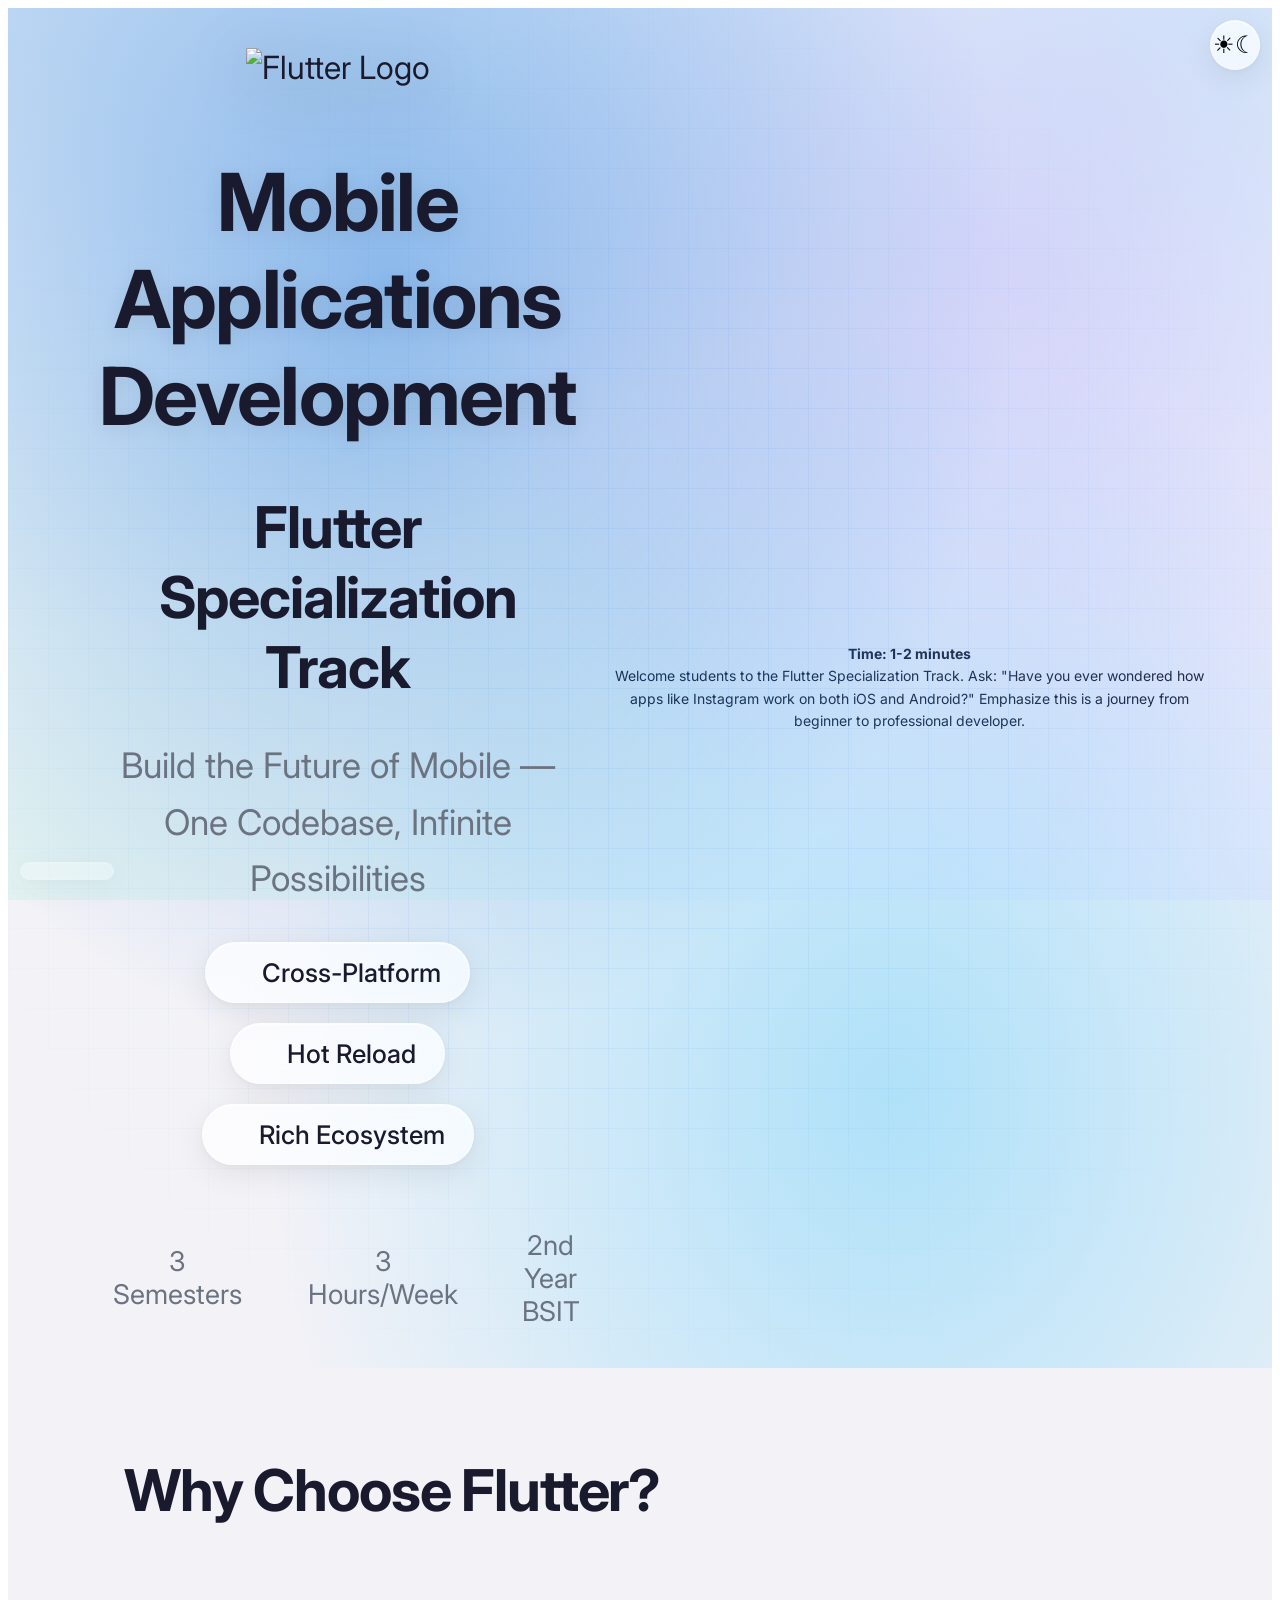
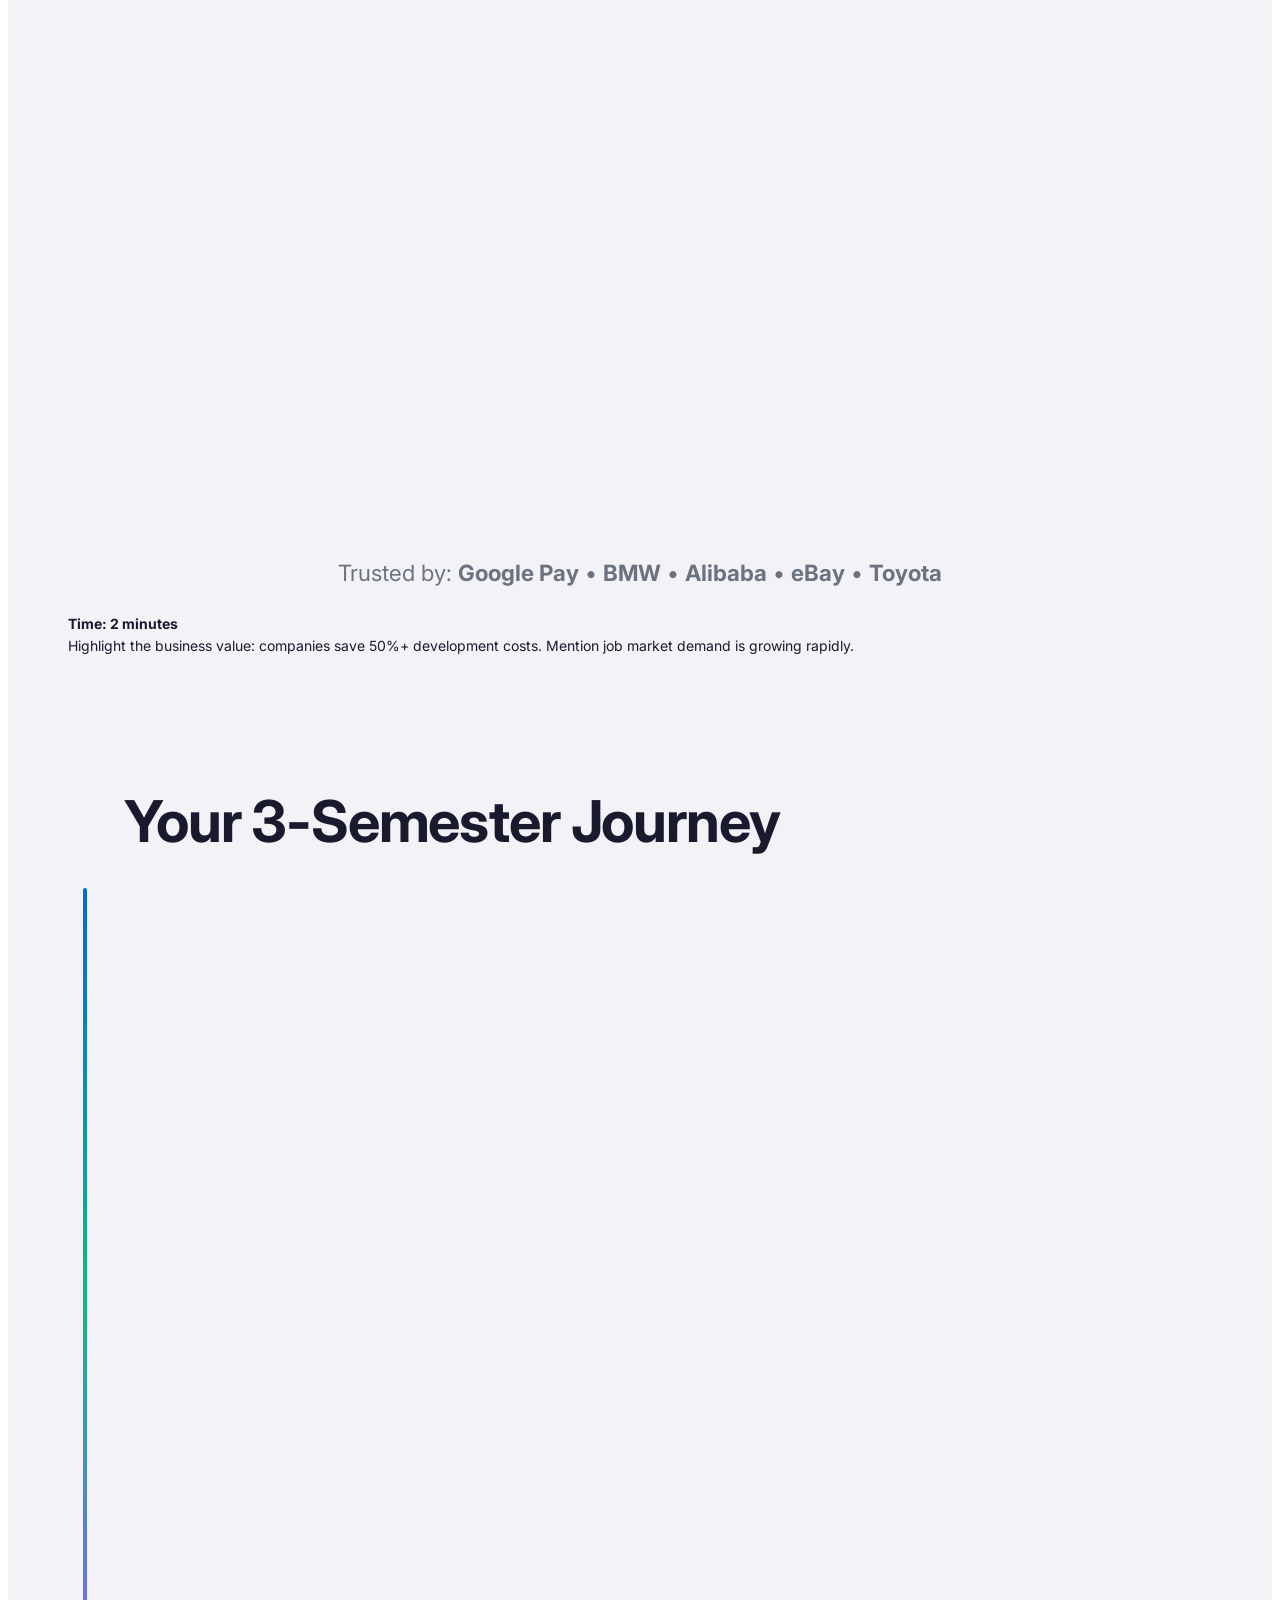
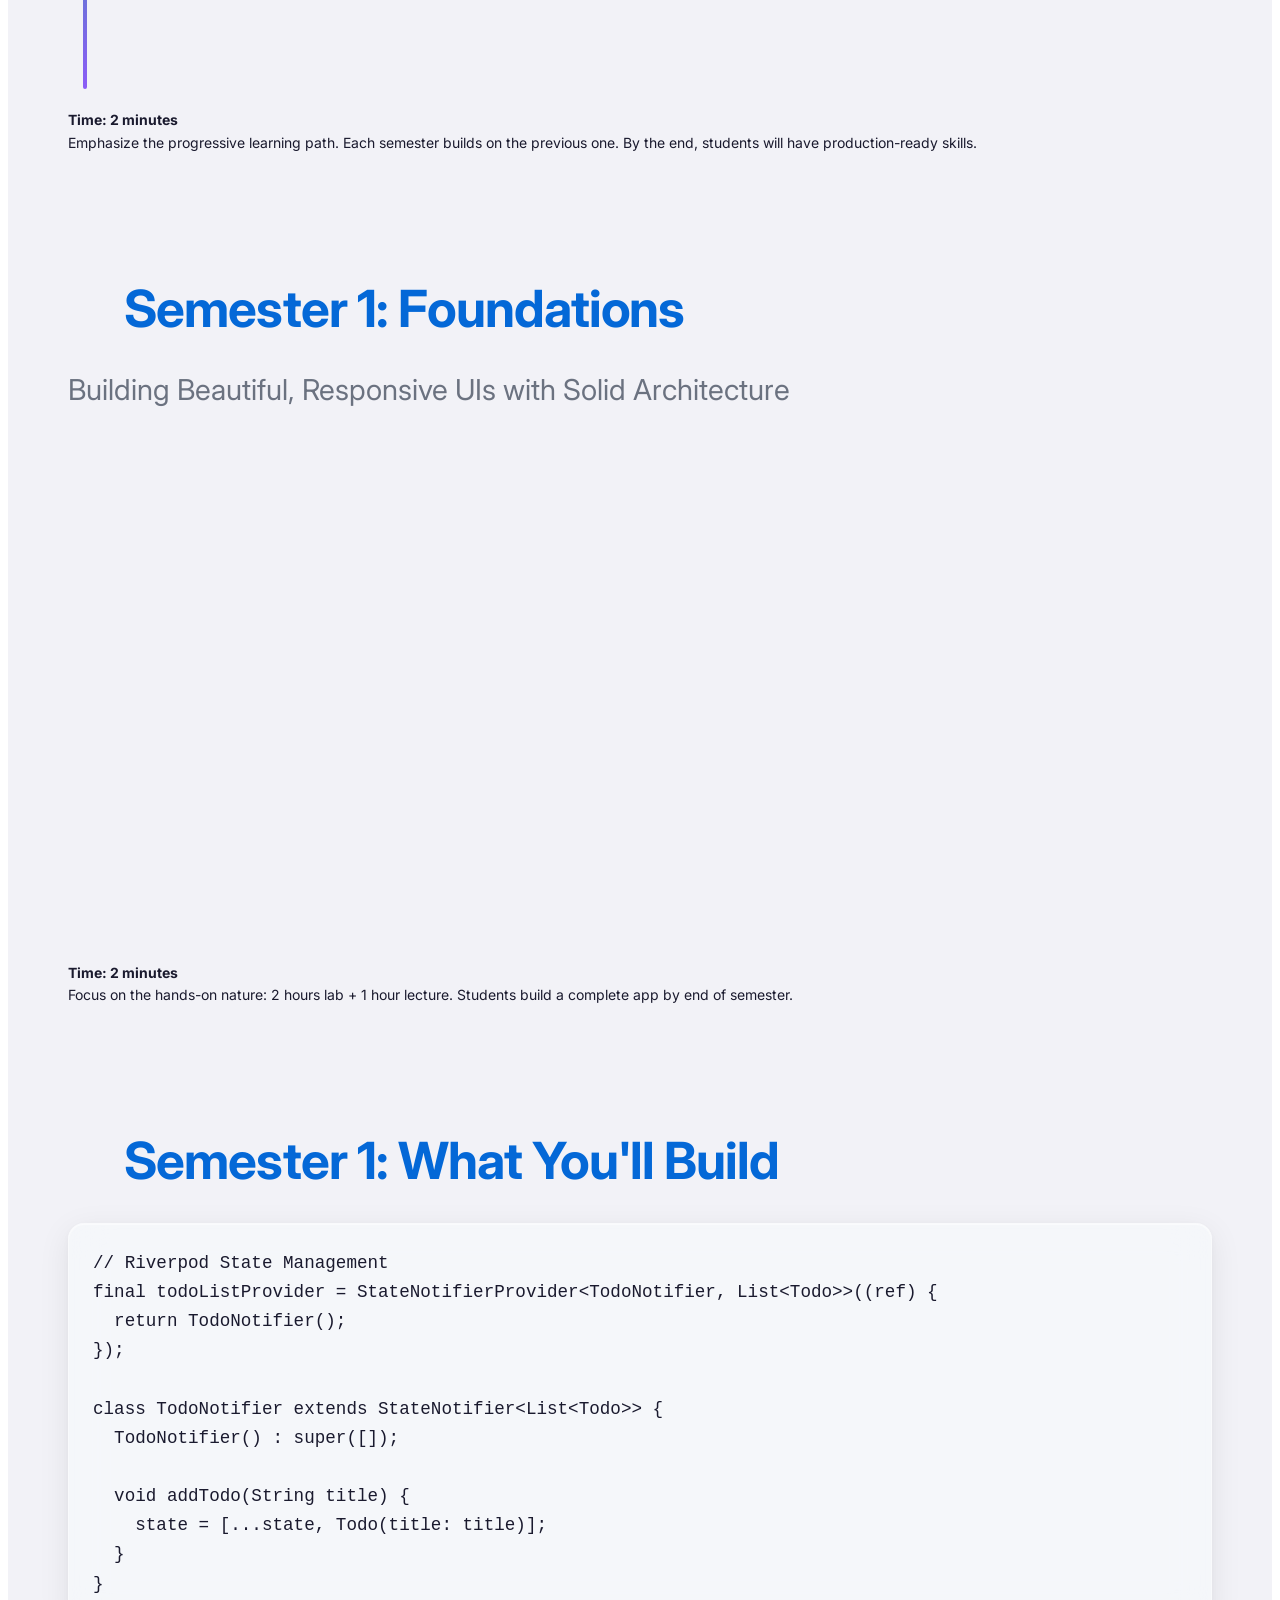
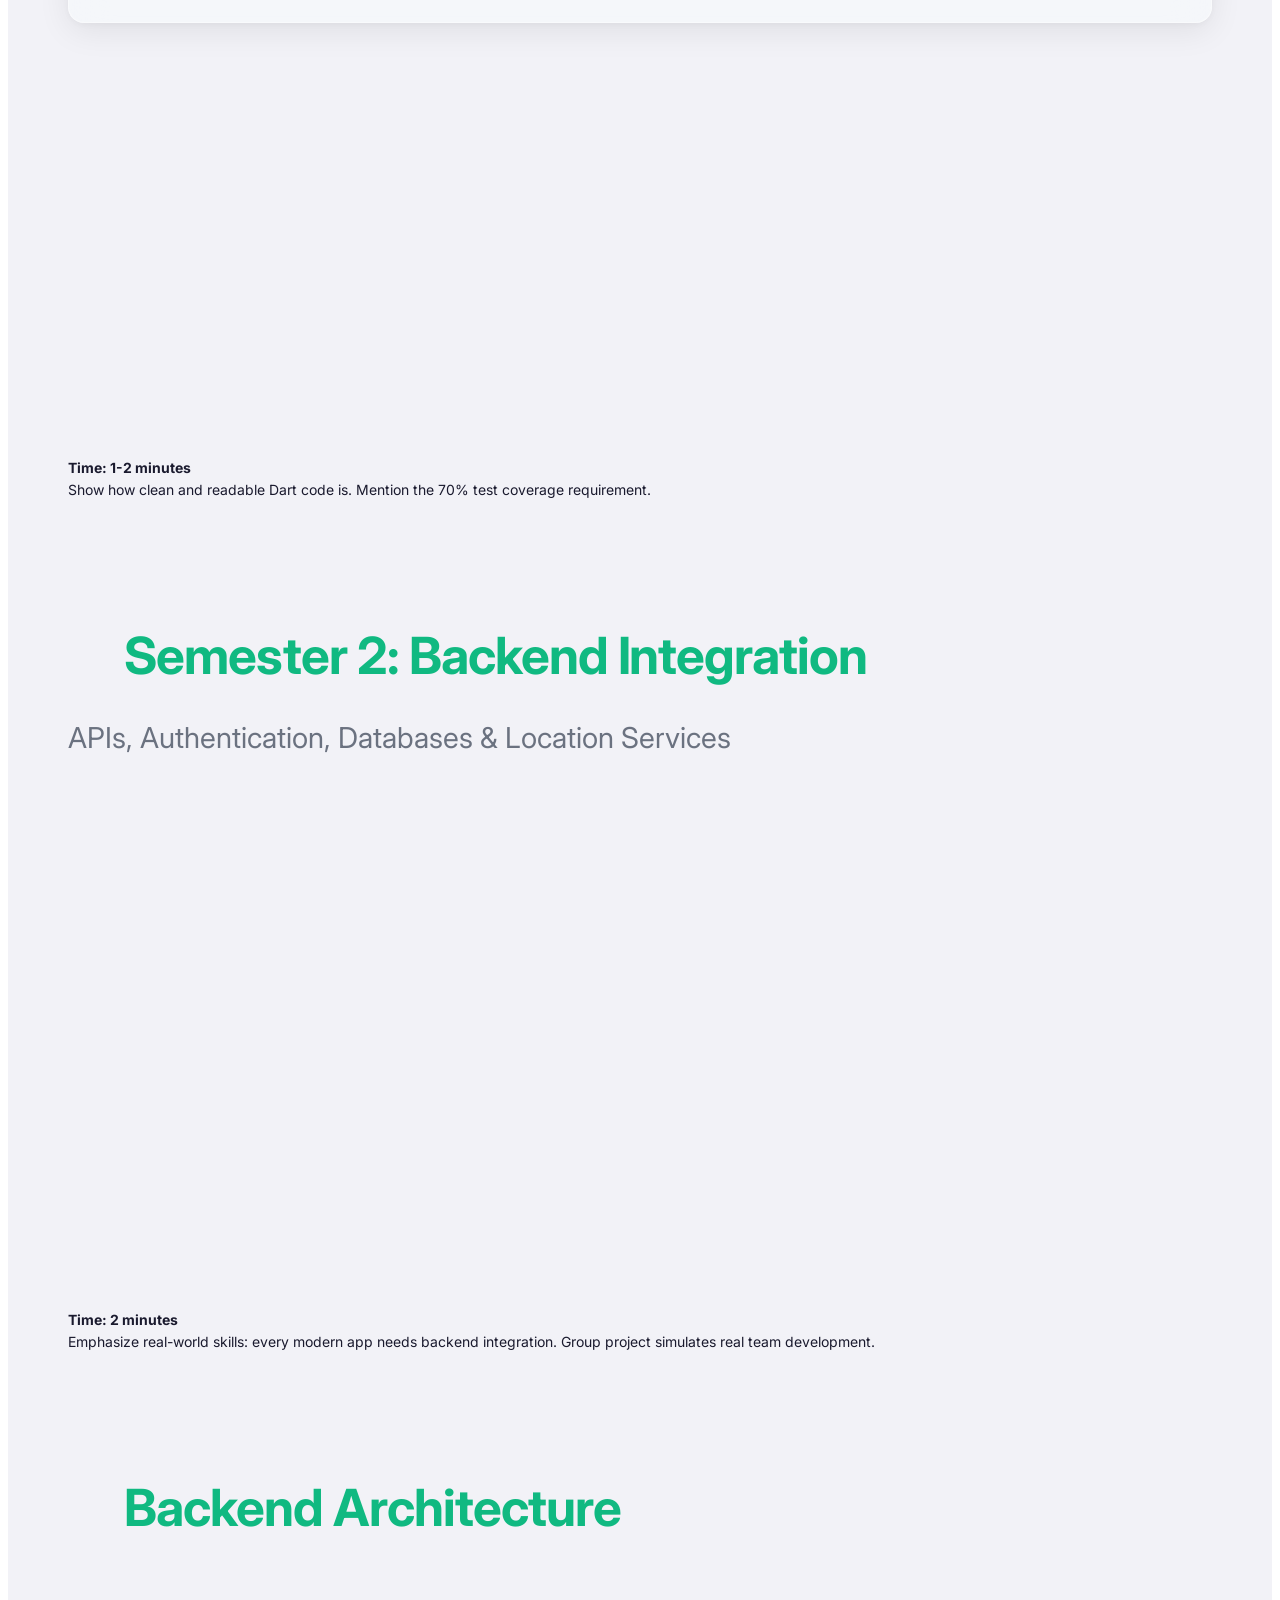
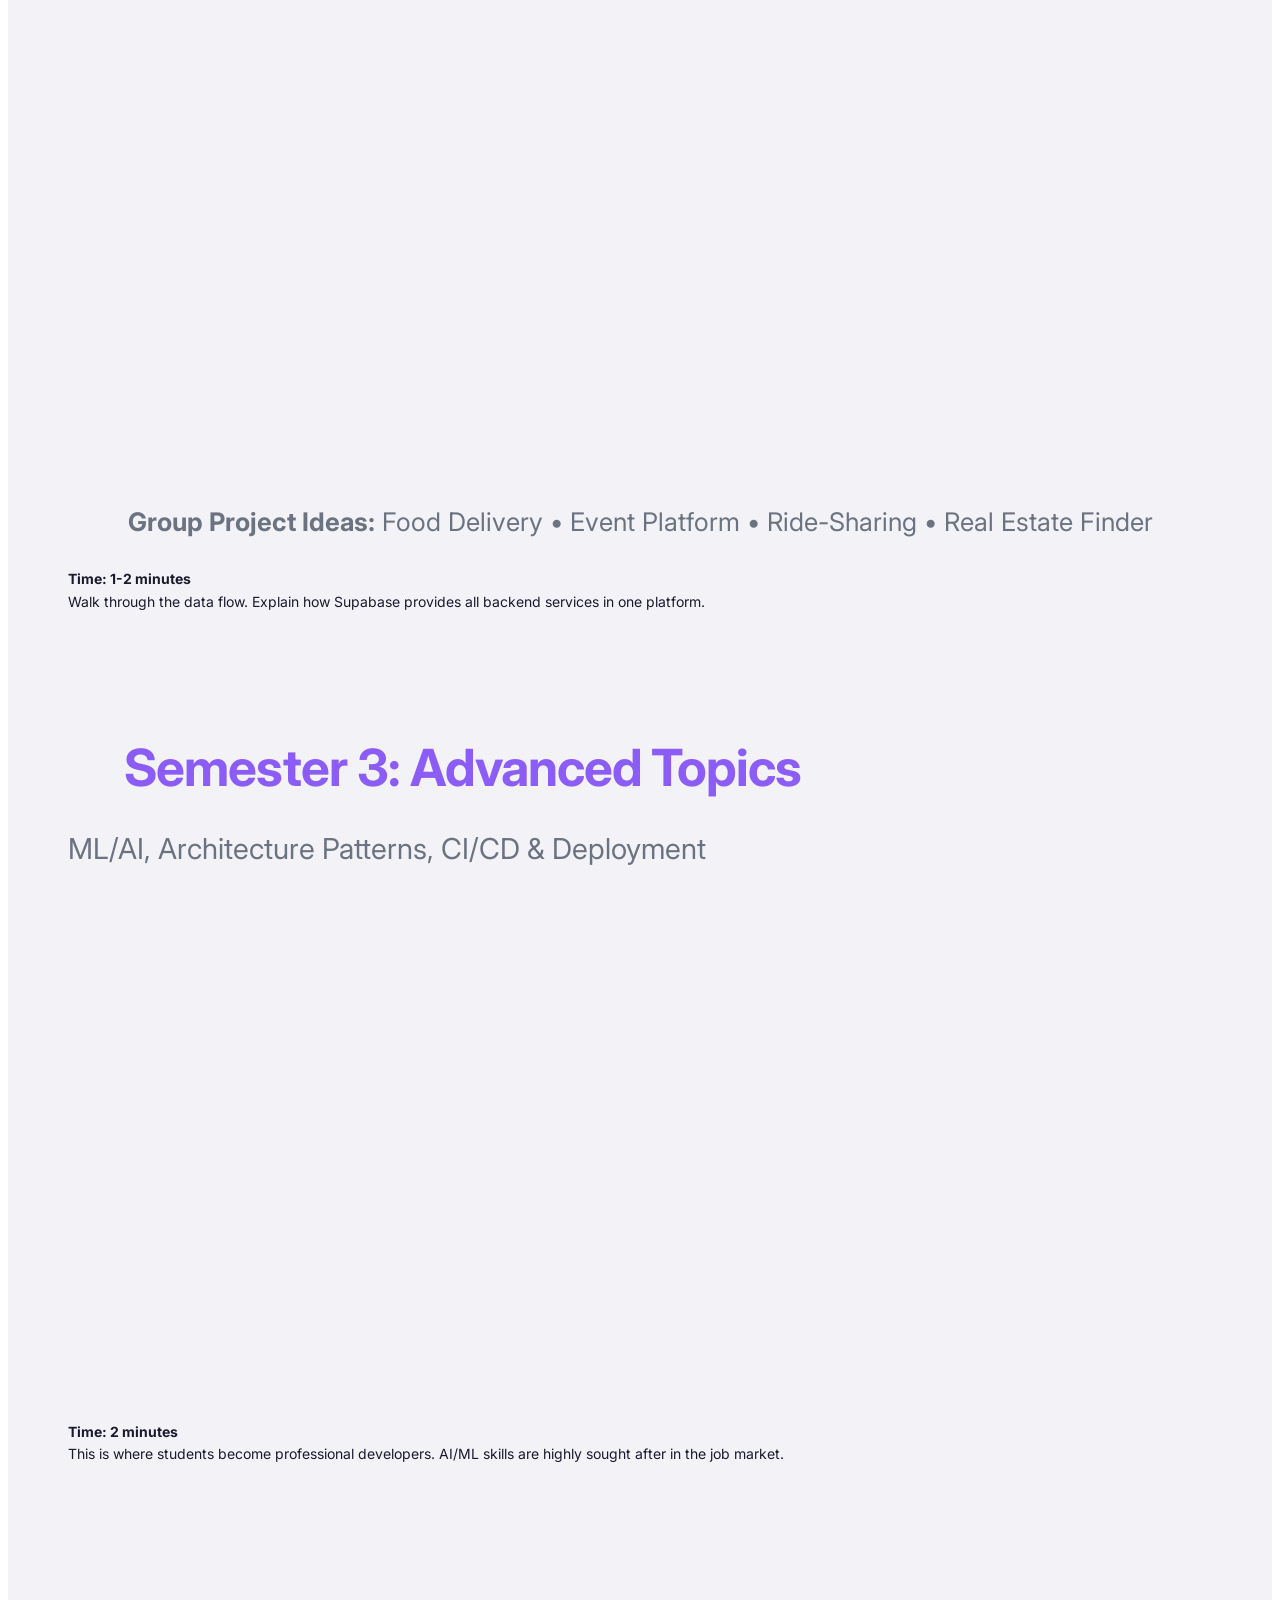
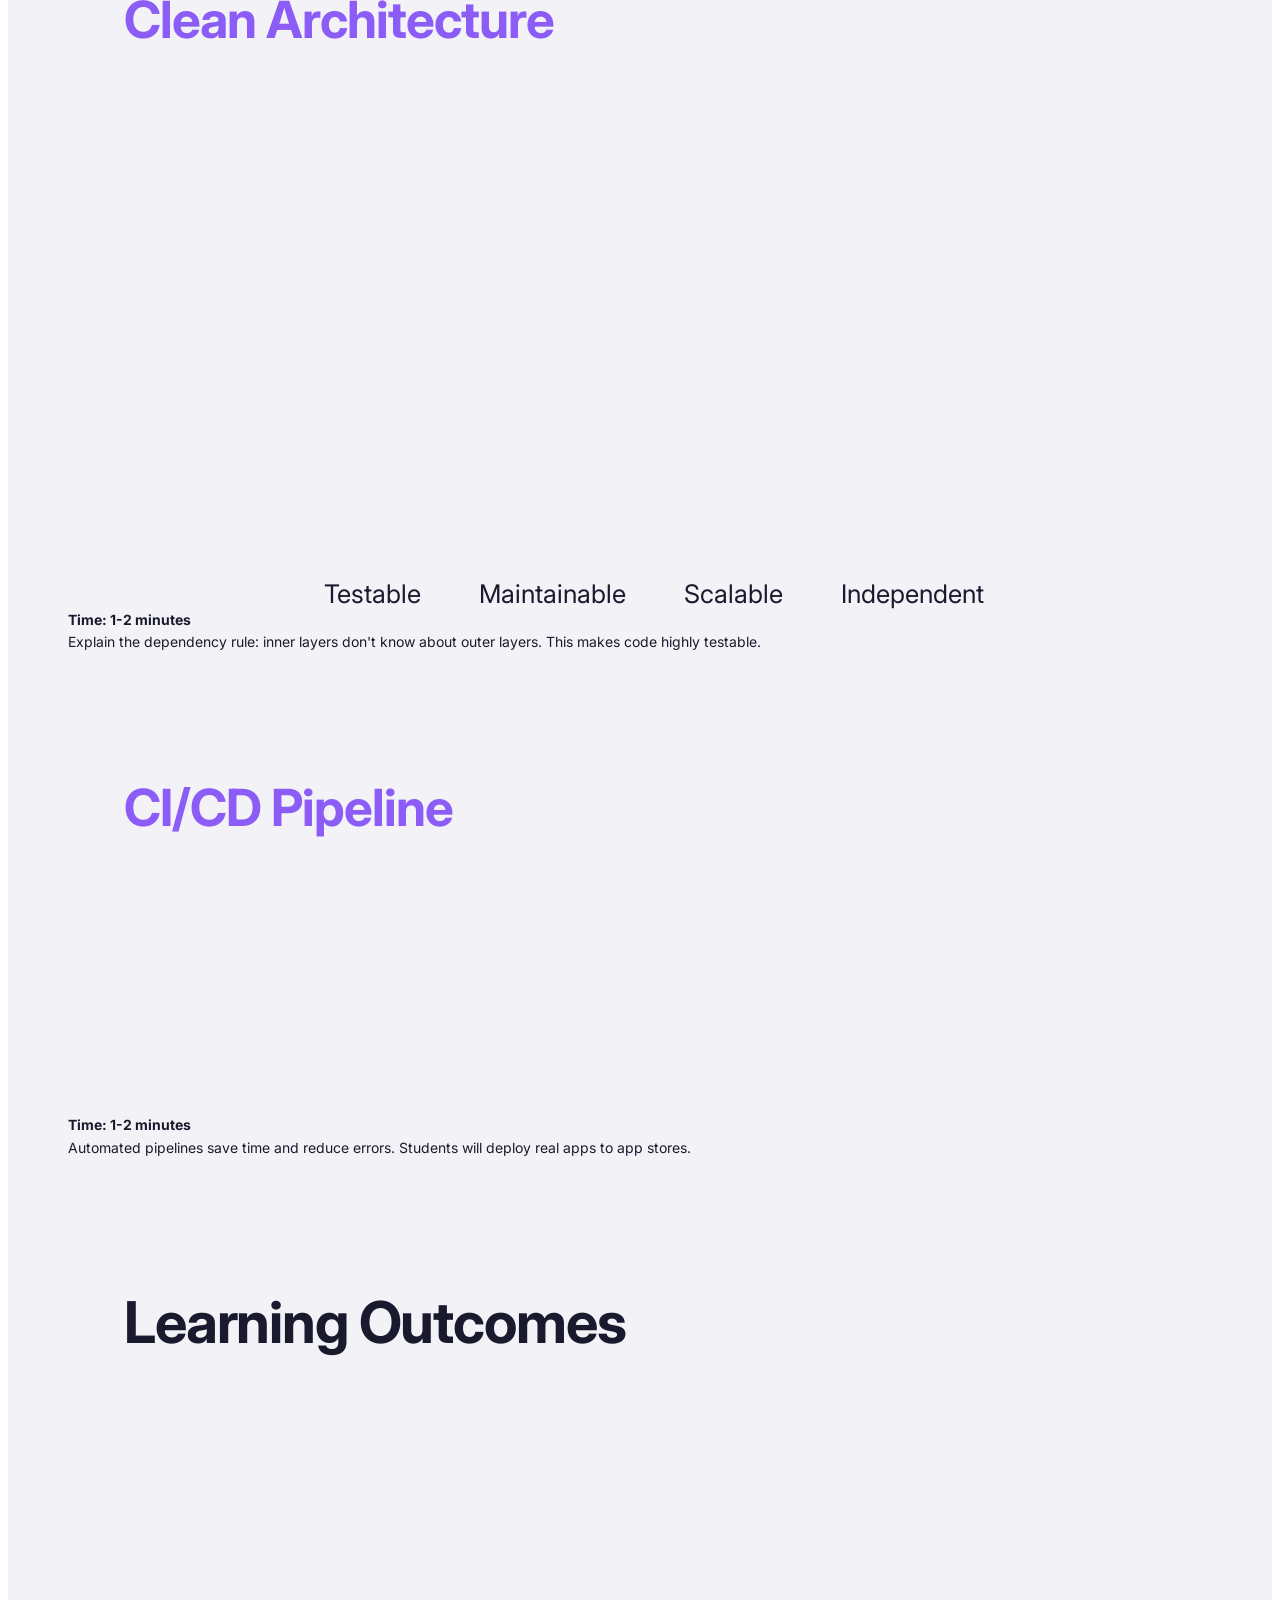
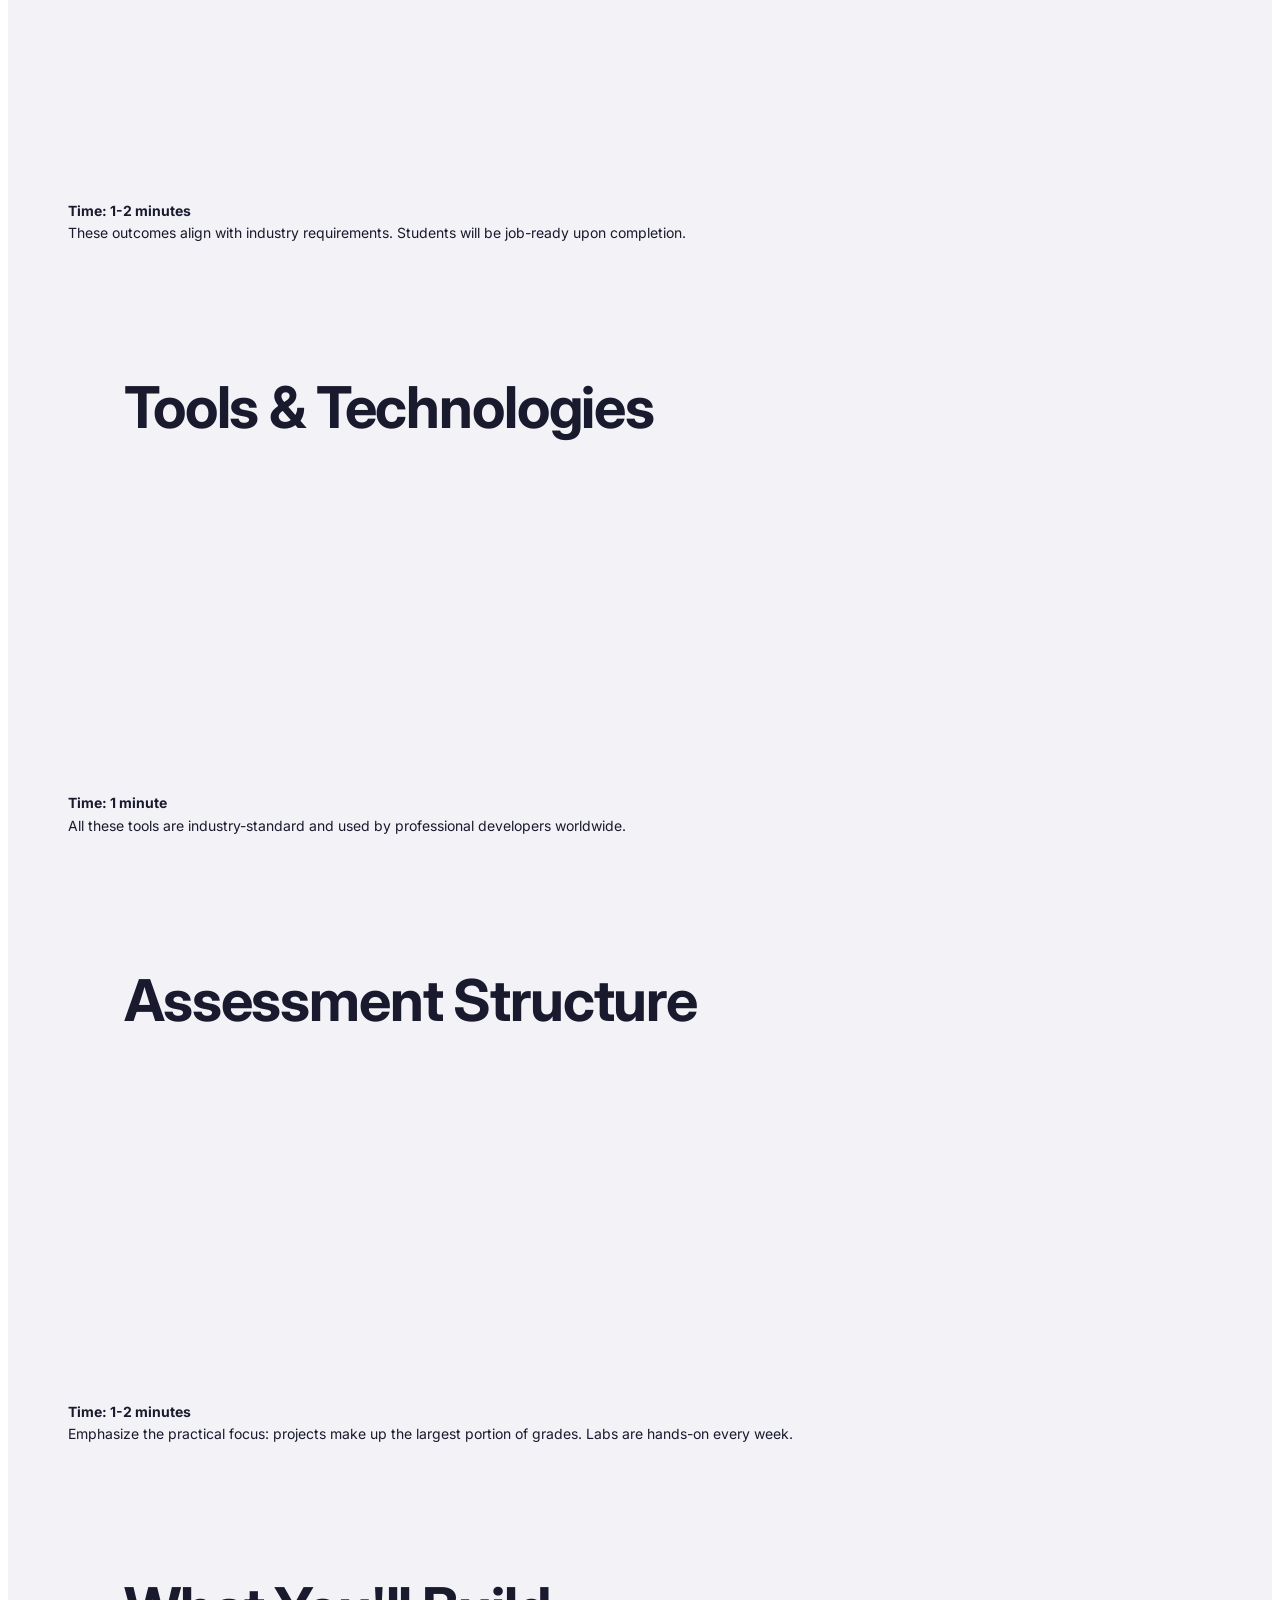
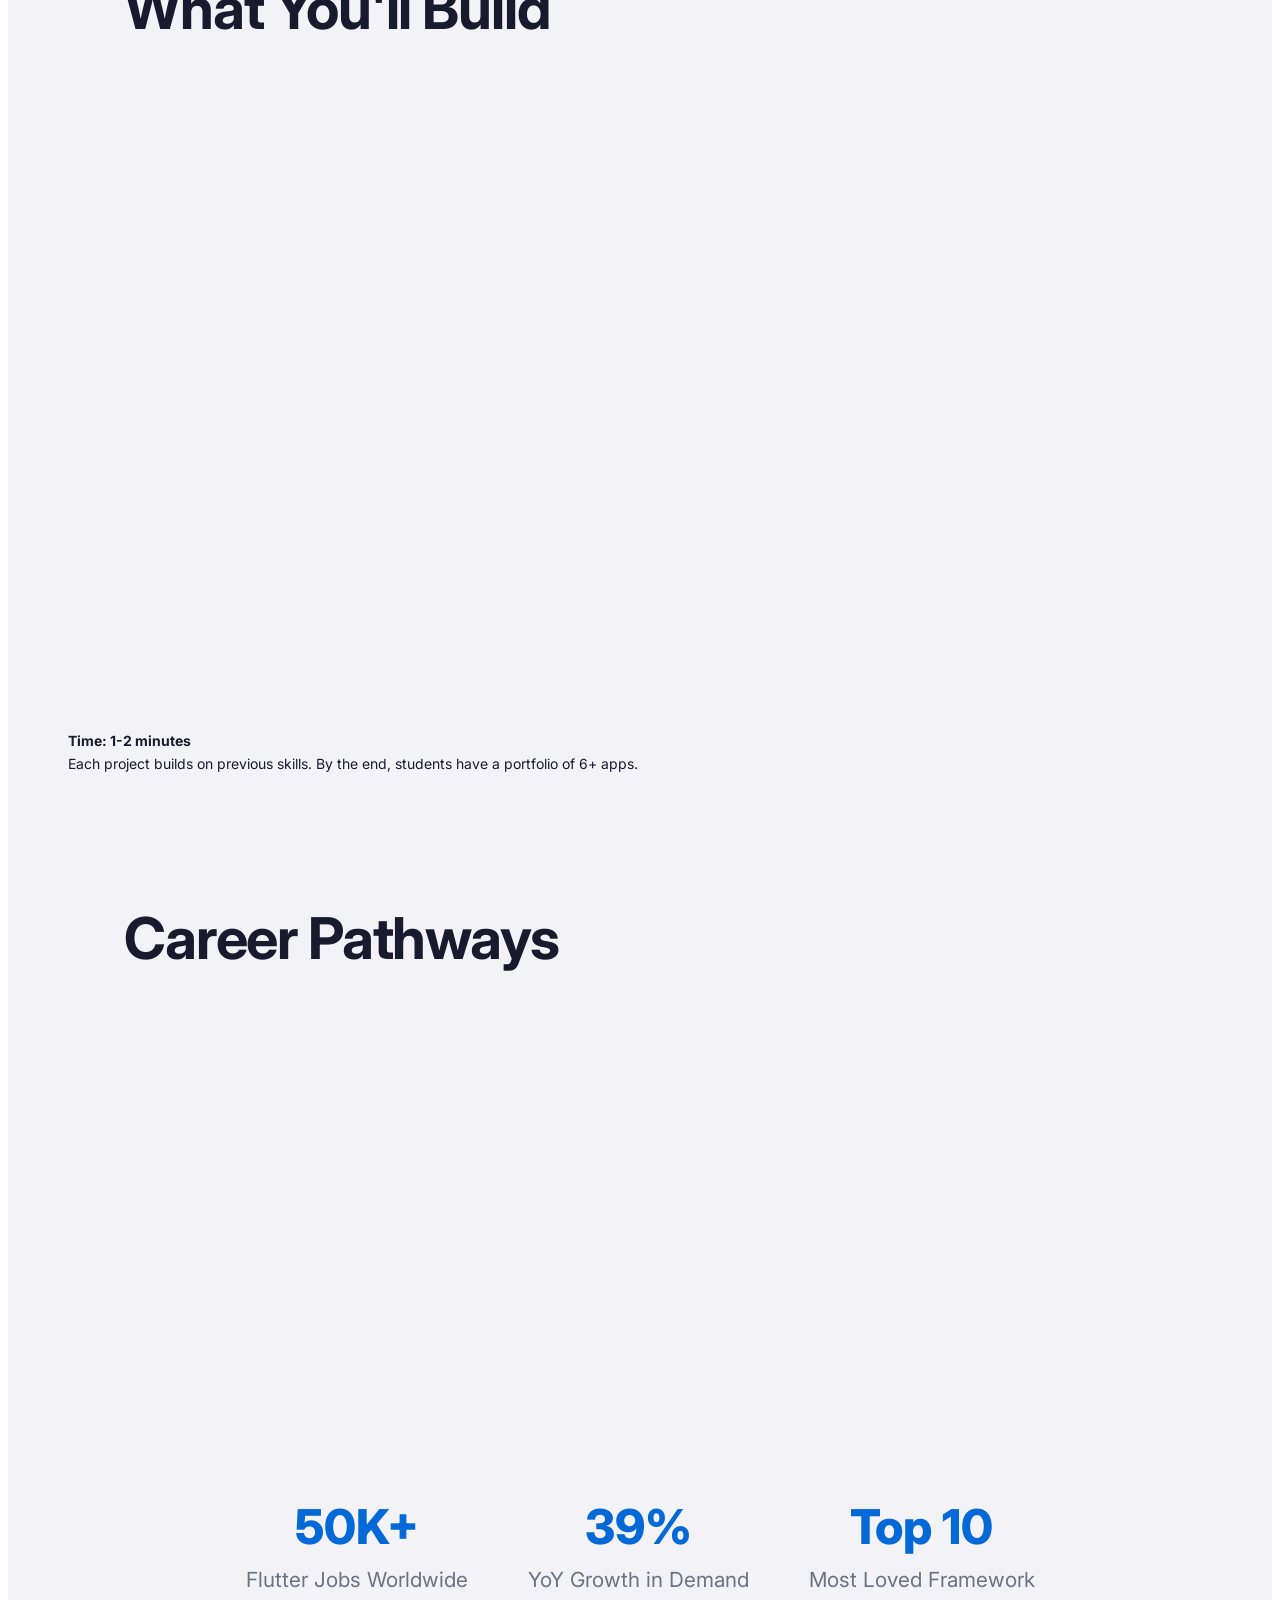
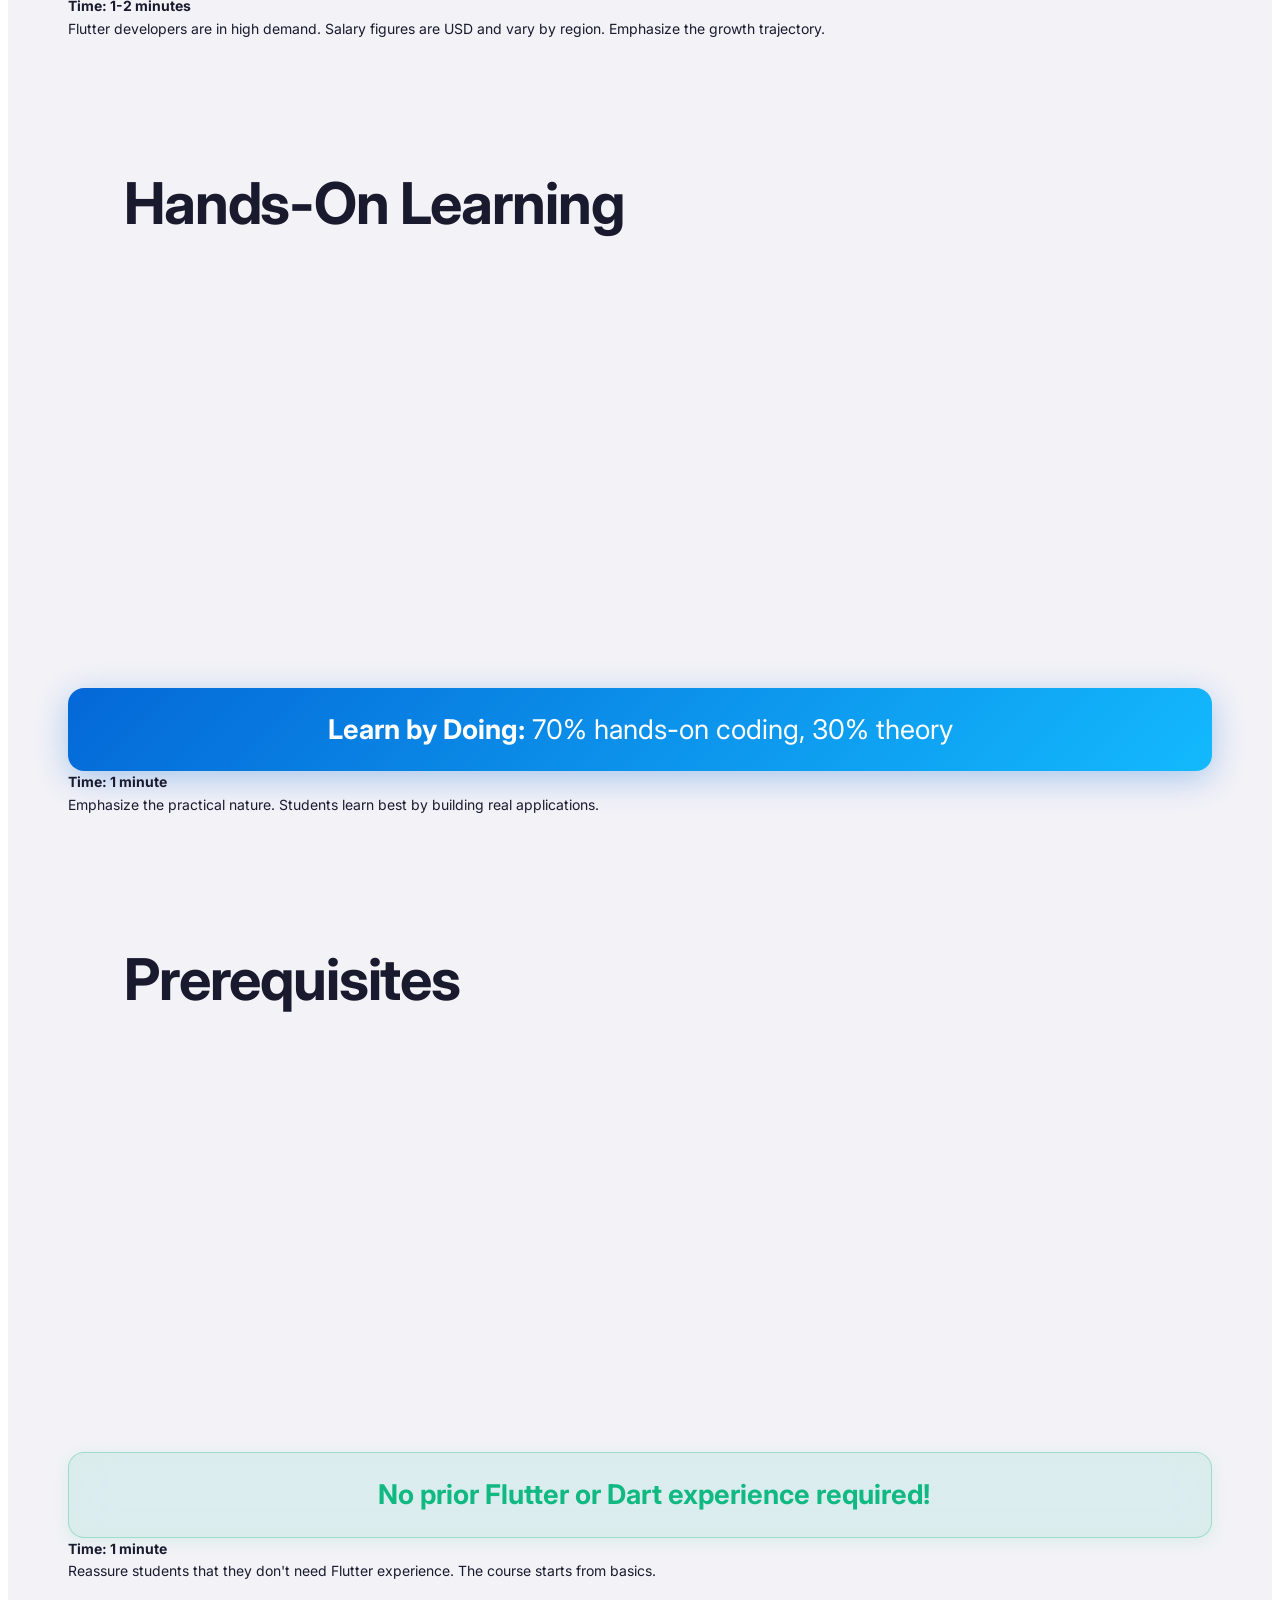
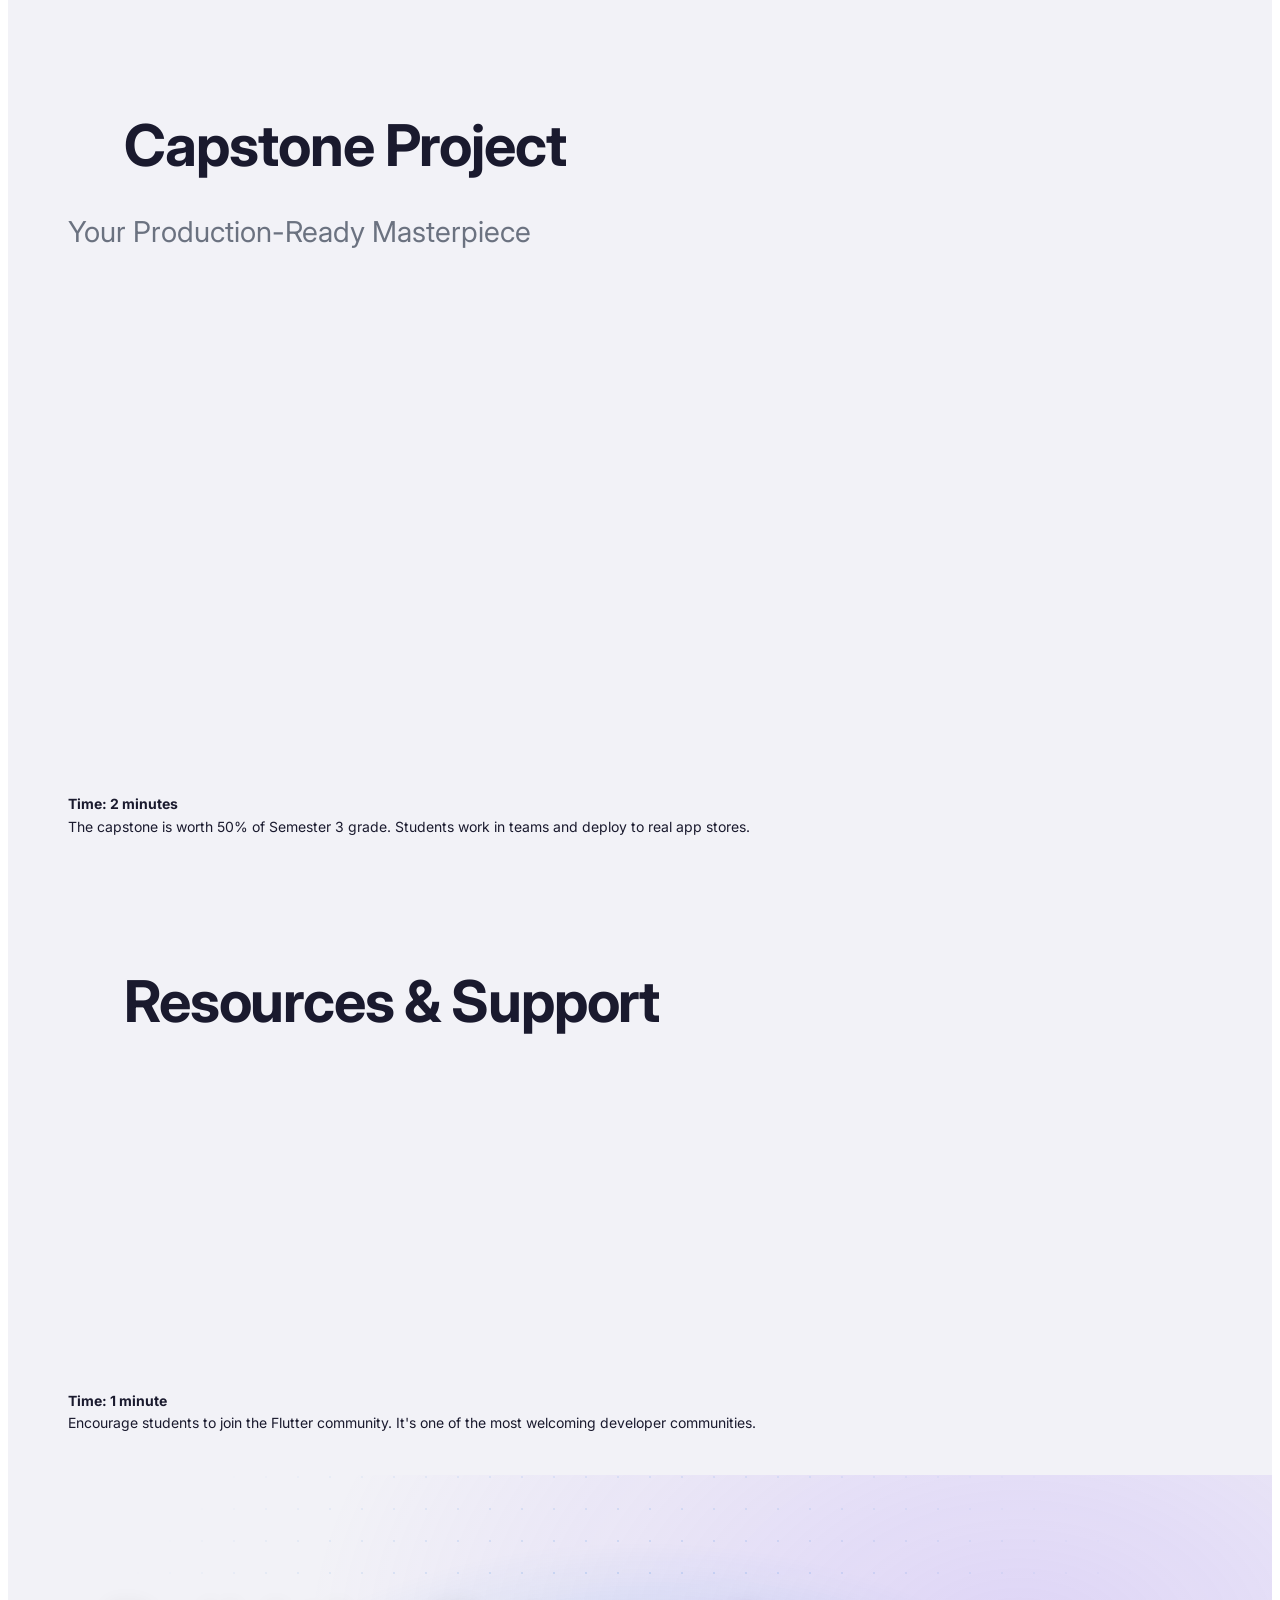
==== slides/index.html @ b504c5d9 "Adjust the spacing on each semester slide contents so it fits vertically on screen" ====
<!DOCTYPE html>
<html lang="en">
  <head>
    <meta charset="utf-8" />
    <meta name="viewport" content="width=device-width, initial-scale=1.0" />
    <title>Flutter Specialization Track - Mobile App Development</title>

    <!-- Google Fonts -->
    <link rel="preconnect" href="https://fonts.googleapis.com" />
    <link rel="preconnect" href="https://fonts.gstatic.com" crossorigin />
    <link
      href="https://fonts.googleapis.com/css2?family=Inter:wght@300;400;500;600;700;800&family=JetBrains+Mono:wght@400;500;600&display=swap"
      rel="stylesheet"
    />

    <!-- Reveal.js CSS -->
    <link
      rel="stylesheet"
      href="https://cdn.jsdelivr.net/npm/reveal.js@4.6.1/dist/reset.css"
    />
    <link
      rel="stylesheet"
      href="https://cdn.jsdelivr.net/npm/reveal.js@4.6.1/dist/reveal.css"
    />

    <!-- Lucide Icons -->
    <script src="https://unpkg.com/lucide@latest"></script>

    <!-- Custom Theme -->
    <link rel="stylesheet" href="styles/custom.css" />
  </head>
  <body>
    <!-- Theme Toggle Button -->
    <button id="theme-toggle" class="theme-toggle" aria-label="Toggle theme">
      <span class="sun-icon">&#9728;</span>
      <span class="moon-icon">&#9790;</span>
    </button>

    <div class="reveal">
      <div class="slides">
        <!-- SLIDE 1: Hero/Title Slide -->
        <section data-transition="zoom" class="hero-slide">
          <div class="hero-content">
            <div class="flutter-logo-container">
              <img
                src="https://storage.googleapis.com/cms-storage-bucket/6e19fee6b47b36ca613f.png"
                alt="Flutter Logo"
                class="flutter-logo"
              />
            </div>
            <h1 class="hero-title">Mobile Applications Development</h1>
            <h2 class="hero-subtitle">Flutter Specialization Track</h2>
            <p class="hero-tagline">
              Build the Future of Mobile — One Codebase, Infinite Possibilities
            </p>
            <div class="hero-badges">
              <span class="badge"
                ><i data-lucide="smartphone"></i> Cross-Platform</span
              >
              <span class="badge"><i data-lucide="zap"></i> Hot Reload</span>
              <span class="badge"
                ><i data-lucide="layers"></i> Rich Ecosystem</span
              >
            </div>
            <div class="course-info">
              <span><i data-lucide="calendar"></i> 3 Semesters</span>
              <span><i data-lucide="clock"></i> 3 Hours/Week</span>
              <span><i data-lucide="graduation-cap"></i> 2nd Year BSIT</span>
            </div>
          </div>
          <aside class="notes">
            <strong>Time: 1-2 minutes</strong><br />
            Welcome students to the Flutter Specialization Track. Ask: "Have you
            ever wondered how apps like Instagram work on both iOS and Android?"
            Emphasize this is a journey from beginner to professional developer.
          </aside>
        </section>

        <!-- SLIDE 2: Why Choose Flutter? -->
        <section data-transition="slide">
          <h2 class="section-title">
            <i data-lucide="help-circle"></i> Why Choose Flutter?
          </h2>
          <div class="feature-grid">
            <div class="feature-card fragment fade-up">
              <div class="feature-icon"><i data-lucide="code-2"></i></div>
              <h3>Single Codebase</h3>
              <p>Write once, deploy to iOS, Android, Web, and Desktop</p>
            </div>
            <div class="feature-card fragment fade-up">
              <div class="feature-icon"><i data-lucide="zap"></i></div>
              <h3>Hot Reload</h3>
              <p>See changes instantly without losing app state</p>
            </div>
            <div class="feature-card fragment fade-up">
              <div class="feature-icon"><i data-lucide="palette"></i></div>
              <h3>Beautiful UIs</h3>
              <p>Rich widgets and customizable components</p>
            </div>
            <div class="feature-card fragment fade-up">
              <div class="feature-icon"><i data-lucide="rocket"></i></div>
              <h3>Native Performance</h3>
              <p>Compiled to native ARM code for speed</p>
            </div>
          </div>
          <div class="companies-using fragment fade-in">
            <p class="small-text">
              Trusted by: <strong>Google Pay</strong> • <strong>BMW</strong> •
              <strong>Alibaba</strong> • <strong>eBay</strong> •
              <strong>Toyota</strong>
            </p>
          </div>
          <aside class="notes">
            <strong>Time: 2 minutes</strong><br />
            Highlight the business value: companies save 50%+ development costs.
            Mention job market demand is growing rapidly.
          </aside>
        </section>

        <!-- SLIDE 3: Course Overview - 3 Semester Journey -->
        <section data-transition="slide">
          <h2 class="section-title">
            <i data-lucide="map"></i> Your 3-Semester Journey
          </h2>
          <div class="timeline">
            <div class="timeline-item fragment fade-right">
              <div class="timeline-marker sem1"></div>
              <div class="timeline-content">
                <h3>Semester 1</h3>
                <h4>Foundations</h4>
                <p>UI/UX, State Management, Testing</p>
                <div class="timeline-tags">
                  <span>Dart</span><span>Widgets</span><span>Riverpod</span>
                </div>
              </div>
            </div>
            <div class="timeline-item fragment fade-right">
              <div class="timeline-marker sem2"></div>
              <div class="timeline-content">
                <h3>Semester 2</h3>
                <h4>Backend Integration</h4>
                <p>APIs, Auth, Databases, Maps</p>
                <div class="timeline-tags">
                  <span>Supabase</span><span>REST</span><span>Mapbox</span>
                </div>
              </div>
            </div>
            <div class="timeline-item fragment fade-right">
              <div class="timeline-marker sem3"></div>
              <div class="timeline-content">
                <h3>Semester 3</h3>
                <h4>Advanced Topics</h4>
                <p>ML/AI, Clean Architecture, Deployment</p>
                <div class="timeline-tags">
                  <span>TensorFlow</span><span>CI/CD</span
                  ><span>App Store</span>
                </div>
              </div>
            </div>
          </div>
          <aside class="notes">
            <strong>Time: 2 minutes</strong><br />
            Emphasize the progressive learning path. Each semester builds on the
            previous one. By the end, students will have production-ready
            skills.
          </aside>
        </section>

        <!-- SLIDE 4: Semester 1 - Foundations -->
        <section data-transition="slide">
          <h2 class="section-title semester-1">
            <i data-lucide="box"></i> Semester 1: Foundations
          </h2>
          <p class="section-subtitle">
            Building Beautiful, Responsive UIs with Solid Architecture
          </p>
          <div class="week-grid">
            <div class="week-card fragment fade-up">
              <h4>Flutter Fundamentals</h4>
              <ul>
                <li>Dart Language & Null Safety</li>
                <li>Widget Tree & Composition</li>
                <li>Stateless vs Stateful</li>
              </ul>
            </div>
            <div class="week-card fragment fade-up">
              <h4>Layout & Responsive Design</h4>
              <ul>
                <li>Column, Row, Stack</li>
                <li>MediaQuery & LayoutBuilder</li>
                <li>Adaptive UIs</li>
              </ul>
            </div>
            <div class="week-card fragment fade-up">
              <h4>Advanced UI Components</h4>
              <ul>
                <li>ListView & GridView</li>
                <li>Navigation & Routing</li>
                <li>Forms & Animations</li>
              </ul>
            </div>
            <div class="week-card fragment fade-up">
              <h4>State Management & Testing</h4>
              <ul>
                <li>Provider & Riverpod</li>
                <li>Unit & Widget Testing</li>
                <li>Individual Project</li>
              </ul>
            </div>
          </div>
          <aside class="notes">
            <strong>Time: 2 minutes</strong><br />
            Focus on the hands-on nature: 2 hours lab + 1 hour lecture. Students
            build a complete app by end of semester.
          </aside>
        </section>

        <!-- SLIDE 5: Semester 1 - Code Sample -->
        <section data-transition="fade">
          <h2 class="section-title semester-1">
            <i data-lucide="code"></i> Semester 1: What You'll Build
          </h2>
          <div class="code-demo">
            <pre><code class="language-dart">// Riverpod State Management
final todoListProvider = StateNotifierProvider&lt;TodoNotifier, List&lt;Todo&gt;&gt;((ref) {
  return TodoNotifier();
});

class TodoNotifier extends StateNotifier&lt;List&lt;Todo&gt;&gt; {
  TodoNotifier() : super([]);
  
  void addTodo(String title) {
    state = [...state, Todo(title: title)];
  }
}</code></pre>
          </div>
          <div class="app-preview fragment fade-up">
            <div class="phone-mockup">
              <div class="phone-screen">
                <div class="app-header">Todo App</div>
                <div class="todo-item">Learn Flutter Basics</div>
                <div class="todo-item">Build Responsive UI</div>
                <div class="todo-item">Master Riverpod</div>
              </div>
            </div>
            <p class="caption">
              Individual Project: Full CRUD Todo App with Tests
            </p>
          </div>
          <aside class="notes">
            <strong>Time: 1-2 minutes</strong><br />
            Show how clean and readable Dart code is. Mention the 70% test
            coverage requirement.
          </aside>
        </section>

        <!-- SLIDE 6: Semester 2 - Backend Integration -->
        <section data-transition="slide">
          <h2 class="section-title semester-2">
            <i data-lucide="server"></i> Semester 2: Backend Integration
          </h2>
          <p class="section-subtitle">
            APIs, Authentication, Databases & Location Services
          </p>
          <div class="week-grid">
            <div class="week-card fragment fade-up">
              <h4>HTTP & REST APIs</h4>
              <ul>
                <li>HTTP Methods & Status Codes</li>
                <li>JSON Serialization</li>
                <li>Dio & Error Handling</li>
              </ul>
            </div>
            <div class="week-card fragment fade-up">
              <h4>Supabase Fundamentals</h4>
              <ul>
                <li>PostgreSQL in the Cloud</li>
                <li>CRUD Operations</li>
                <li>Row Level Security</li>
              </ul>
            </div>
            <div class="week-card fragment fade-up">
              <h4>Authentication</h4>
              <ul>
                <li>Email/Password & OAuth</li>
                <li>Protected Routes</li>
                <li>User Profiles</li>
              </ul>
            </div>
            <div class="week-card fragment fade-up">
              <h4>Storage, Maps & Project</h4>
              <ul>
                <li>File Uploads & Real-time</li>
                <li>Mapbox Integration</li>
                <li>Group Project</li>
              </ul>
            </div>
          </div>
          <aside class="notes">
            <strong>Time: 2 minutes</strong><br />
            Emphasize real-world skills: every modern app needs backend
            integration. Group project simulates real team development.
          </aside>
        </section>

        <!-- SLIDE 7: Backend Integration Flow -->
        <section data-transition="fade">
          <h2 class="section-title semester-2">
            <i data-lucide="git-branch"></i> Backend Architecture
          </h2>
          <div class="architecture-diagram">
            <div class="arch-layer fragment fade-up">
              <div class="arch-box app">
                <i data-lucide="smartphone"></i>
                <span>Flutter App</span>
              </div>
            </div>
            <div class="arch-arrow fragment fade-up">&#8595;</div>
            <div class="arch-layer fragment fade-up">
              <div class="arch-box api">
                <i data-lucide="cloud"></i>
                <span>REST API / Supabase</span>
              </div>
            </div>
            <div class="arch-arrow fragment fade-up">&#8595;</div>
            <div class="arch-layer fragment fade-up">
              <div class="arch-box db">
                <i data-lucide="database"></i>
                <span>PostgreSQL Database</span>
              </div>
              <div class="arch-box storage">
                <i data-lucide="hard-drive"></i>
                <span>File Storage</span>
              </div>
              <div class="arch-box auth">
                <i data-lucide="shield"></i>
                <span>Authentication</span>
              </div>
            </div>
          </div>
          <div class="project-examples fragment fade-in">
            <p>
              <strong>Group Project Ideas:</strong> Food Delivery • Event
              Platform • Ride-Sharing • Real Estate Finder
            </p>
          </div>
          <aside class="notes">
            <strong>Time: 1-2 minutes</strong><br />
            Walk through the data flow. Explain how Supabase provides all
            backend services in one platform.
          </aside>
        </section>

        <!-- SLIDE 8: Semester 3 - Advanced Topics -->
        <section data-transition="slide">
          <h2 class="section-title semester-3">
            <i data-lucide="brain"></i> Semester 3: Advanced Topics
          </h2>
          <p class="section-subtitle">
            ML/AI, Architecture Patterns, CI/CD & Deployment
          </p>
          <div class="week-grid">
            <div class="week-card fragment fade-up">
              <h4>Clean Architecture</h4>
              <ul>
                <li>SOLID Principles</li>
                <li>Repository Pattern</li>
                <li>Use Cases & DI</li>
              </ul>
            </div>
            <div class="week-card fragment fade-up">
              <h4>Machine Learning</h4>
              <ul>
                <li>TensorFlow Lite</li>
                <li>Image Recognition</li>
                <li>Google ML Kit & OCR</li>
              </ul>
            </div>
            <div class="week-card fragment fade-up">
              <h4>AI Integration</h4>
              <ul>
                <li>LLM APIs (OpenAI)</li>
                <li>Chat Interfaces</li>
                <li>Prompt Engineering</li>
              </ul>
            </div>
            <div class="week-card fragment fade-up">
              <h4>DevOps & Capstone</h4>
              <ul>
                <li>GitHub Actions CI/CD</li>
                <li>App Store Deployment</li>
                <li>Production App</li>
              </ul>
            </div>
          </div>
          <aside class="notes">
            <strong>Time: 2 minutes</strong><br />
            This is where students become professional developers. AI/ML skills
            are highly sought after in the job market.
          </aside>
        </section>

        <!-- SLIDE 9: Clean Architecture Diagram -->
        <section data-transition="fade">
          <h2 class="section-title semester-3">
            <i data-lucide="layers"></i> Clean Architecture
          </h2>
          <div class="clean-arch-diagram">
            <div class="arch-circle outer fragment fade-up">
              <span class="layer-label">Data Layer</span>
              <div class="arch-circle middle fragment fade-up">
                <span class="layer-label">Domain Layer</span>
                <div class="arch-circle inner fragment fade-up">
                  <span class="layer-label">Presentation</span>
                </div>
              </div>
            </div>
          </div>
          <div class="arch-benefits fragment fade-in">
            <div class="benefit">
              <i data-lucide="check-circle"></i> Testable
            </div>
            <div class="benefit">
              <i data-lucide="check-circle"></i> Maintainable
            </div>
            <div class="benefit">
              <i data-lucide="check-circle"></i> Scalable
            </div>
            <div class="benefit">
              <i data-lucide="check-circle"></i> Independent
            </div>
          </div>
          <aside class="notes">
            <strong>Time: 1-2 minutes</strong><br />
            Explain the dependency rule: inner layers don't know about outer
            layers. This makes code highly testable.
          </aside>
        </section>

        <!-- SLIDE 10: CI/CD Pipeline -->
        <section data-transition="fade">
          <h2 class="section-title semester-3">
            <i data-lucide="git-merge"></i> CI/CD Pipeline
          </h2>
          <div class="pipeline-diagram">
            <div class="pipeline-step fragment fade-right">
              <div class="step-icon"><i data-lucide="git-commit"></i></div>
              <span>Push Code</span>
            </div>
            <div class="pipeline-arrow fragment fade-right">&#8594;</div>
            <div class="pipeline-step fragment fade-right">
              <div class="step-icon"><i data-lucide="play-circle"></i></div>
              <span>Run Tests</span>
            </div>
            <div class="pipeline-arrow fragment fade-right">&#8594;</div>
            <div class="pipeline-step fragment fade-right">
              <div class="step-icon"><i data-lucide="package"></i></div>
              <span>Build App</span>
            </div>
            <div class="pipeline-arrow fragment fade-right">&#8594;</div>
            <div class="pipeline-step fragment fade-right">
              <div class="step-icon"><i data-lucide="upload-cloud"></i></div>
              <span>Deploy</span>
            </div>
          </div>
          <div class="deploy-targets fragment fade-up">
            <div class="target">
              <img
                src="https://upload.wikimedia.org/wikipedia/commons/7/78/Google_Play_Store_badge_EN.svg"
                alt="Google Play"
                class="store-badge"
              />
            </div>
            <div class="target">
              <img
                src="https://developer.apple.com/assets/elements/badges/download-on-the-app-store.svg"
                alt="App Store"
                class="store-badge"
              />
            </div>
          </div>
          <aside class="notes">
            <strong>Time: 1-2 minutes</strong><br />
            Automated pipelines save time and reduce errors. Students will
            deploy real apps to app stores.
          </aside>
        </section>

        <!-- SLIDE 11: Learning Outcomes -->
        <section data-transition="slide">
          <h2 class="section-title">
            <i data-lucide="target"></i> Learning Outcomes
          </h2>
          <div class="outcomes-grid">
            <div class="outcome-card fragment fade-up">
              <div class="outcome-number">1</div>
              <p>Design & develop cross-platform mobile applications</p>
            </div>
            <div class="outcome-card fragment fade-up">
              <div class="outcome-number">2</div>
              <p>Implement responsive, accessible user interfaces</p>
            </div>
            <div class="outcome-card fragment fade-up">
              <div class="outcome-number">3</div>
              <p>Apply state management with Provider & Riverpod</p>
            </div>
            <div class="outcome-card fragment fade-up">
              <div class="outcome-number">4</div>
              <p>Integrate backend services, APIs & authentication</p>
            </div>
            <div class="outcome-card fragment fade-up">
              <div class="outcome-number">5</div>
              <p>Incorporate location services & mapping</p>
            </div>
            <div class="outcome-card fragment fade-up">
              <div class="outcome-number">6</div>
              <p>Implement ML/AI features in mobile apps</p>
            </div>
            <div class="outcome-card fragment fade-up">
              <div class="outcome-number">7</div>
              <p>Apply clean architecture & design patterns</p>
            </div>
            <div class="outcome-card fragment fade-up">
              <div class="outcome-number">8</div>
              <p>Utilize version control, testing & CI/CD</p>
            </div>
            <div class="outcome-card fragment fade-up">
              <div class="outcome-number">9</div>
              <p>Deploy production-ready apps to stores</p>
            </div>
            <div class="outcome-card fragment fade-up">
              <div class="outcome-number">10</div>
              <p>Collaborate effectively in development teams</p>
            </div>
          </div>
          <aside class="notes">
            <strong>Time: 1-2 minutes</strong><br />
            These outcomes align with industry requirements. Students will be
            job-ready upon completion.
          </aside>
        </section>

        <!-- SLIDE 12: Tools & Technologies -->
        <section data-transition="slide">
          <h2 class="section-title">
            <i data-lucide="wrench"></i> Tools & Technologies
          </h2>
          <div class="tech-grid">
            <div class="tech-item fragment fade-up">
              <img
                src="https://storage.googleapis.com/cms-storage-bucket/6e19fee6b47b36ca613f.png"
                alt="Flutter"
              />
              <span>Flutter</span>
            </div>
            <div class="tech-item fragment fade-up">
              <img
                src="https://dart.dev/assets/img/logo/logo-white-text.svg"
                alt="Dart"
              />
              <span>Dart</span>
            </div>
            <div class="tech-item fragment fade-up">
              <div class="tech-icon"><i data-lucide="git-branch"></i></div>
              <span>Git & GitHub</span>
            </div>
            <div class="tech-item fragment fade-up">
              <img
                src="https://supabase.com/dashboard/img/supabase-logo.svg"
                alt="Supabase"
              />
              <span>Supabase</span>
            </div>
            <div class="tech-item fragment fade-up">
              <div class="tech-icon"><i data-lucide="map-pin"></i></div>
              <span>Mapbox</span>
            </div>
            <div class="tech-item fragment fade-up">
              <div class="tech-icon"><i data-lucide="brain"></i></div>
              <span>TensorFlow Lite</span>
            </div>
            <div class="tech-item fragment fade-up">
              <div class="tech-icon"><i data-lucide="bot"></i></div>
              <span>OpenAI API</span>
            </div>
            <div class="tech-item fragment fade-up">
              <div class="tech-icon"><i data-lucide="flame"></i></div>
              <span>Firebase</span>
            </div>
          </div>
          <aside class="notes">
            <strong>Time: 1 minute</strong><br />
            All these tools are industry-standard and used by professional
            developers worldwide.
          </aside>
        </section>

        <!-- SLIDE 13: Assessment Structure -->
        <section data-transition="slide">
          <h2 class="section-title">
            <i data-lucide="clipboard-check"></i> Assessment Structure
          </h2>
          <div class="assessment-container">
            <div class="assessment-card fragment fade-up">
              <h3>Semester 1</h3>
              <div class="chart-container">
                <div class="bar-chart">
                  <div class="bar" style="--height: 40%">
                    <span>40%</span><label>Project</label>
                  </div>
                  <div class="bar" style="--height: 20%">
                    <span>20%</span><label>Labs</label>
                  </div>
                  <div class="bar" style="--height: 15%">
                    <span>15%</span><label>Quizzes</label>
                  </div>
                  <div class="bar" style="--height: 15%">
                    <span>15%</span><label>Final</label>
                  </div>
                  <div class="bar" style="--height: 10%">
                    <span>10%</span><label>Git</label>
                  </div>
                </div>
              </div>
            </div>
            <div class="assessment-card fragment fade-up">
              <h3>Semester 2</h3>
              <div class="chart-container">
                <div class="bar-chart">
                  <div class="bar" style="--height: 40%">
                    <span>40%</span><label>Group Project</label>
                  </div>
                  <div class="bar" style="--height: 20%">
                    <span>20%</span><label>Labs</label>
                  </div>
                  <div class="bar" style="--height: 15%">
                    <span>15%</span><label>Quizzes</label>
                  </div>
                  <div class="bar" style="--height: 15%">
                    <span>15%</span><label>Final</label>
                  </div>
                  <div class="bar" style="--height: 10%">
                    <span>10%</span><label>Git</label>
                  </div>
                </div>
              </div>
            </div>
            <div class="assessment-card fragment fade-up">
              <h3>Semester 3</h3>
              <div class="chart-container">
                <div class="bar-chart">
                  <div class="bar" style="--height: 50%">
                    <span>50%</span><label>Capstone</label>
                  </div>
                  <div class="bar" style="--height: 15%">
                    <span>15%</span><label>Labs</label>
                  </div>
                  <div class="bar" style="--height: 15%">
                    <span>15%</span><label>Present</label>
                  </div>
                  <div class="bar" style="--height: 10%">
                    <span>10%</span><label>Docs</label>
                  </div>
                  <div class="bar" style="--height: 10%">
                    <span>10%</span><label>Quiz</label>
                  </div>
                </div>
              </div>
            </div>
          </div>
          <aside class="notes">
            <strong>Time: 1-2 minutes</strong><br />
            Emphasize the practical focus: projects make up the largest portion
            of grades. Labs are hands-on every week.
          </aside>
        </section>

        <!-- SLIDE 14: Real-World Applications -->
        <section data-transition="slide">
          <h2 class="section-title">
            <i data-lucide="smartphone"></i> What You'll Build
          </h2>
          <div class="apps-showcase">
            <div class="app-card fragment fade-up">
              <div class="app-icon"><i data-lucide="check-square"></i></div>
              <h4>Todo App</h4>
              <p>CRUD operations, state management, testing</p>
              <span class="semester-tag">Semester 1</span>
            </div>
            <div class="app-card fragment fade-up">
              <div class="app-icon"><i data-lucide="cloud-sun"></i></div>
              <h4>Weather App</h4>
              <p>REST APIs, async data, error handling</p>
              <span class="semester-tag">Semester 2</span>
            </div>
            <div class="app-card fragment fade-up">
              <div class="app-icon"><i data-lucide="map-pin"></i></div>
              <h4>Location-Based App</h4>
              <p>Maps, geolocation, real-time features</p>
              <span class="semester-tag">Semester 2</span>
            </div>
            <div class="app-card fragment fade-up">
              <div class="app-icon"><i data-lucide="scan"></i></div>
              <h4>AI Scanner</h4>
              <p>Image recognition, OCR, ML models</p>
              <span class="semester-tag">Semester 3</span>
            </div>
            <div class="app-card fragment fade-up">
              <div class="app-icon"><i data-lucide="message-circle"></i></div>
              <h4>AI Assistant</h4>
              <p>LLM integration, chat UI, prompts</p>
              <span class="semester-tag">Semester 3</span>
            </div>
            <div class="app-card fragment fade-up">
              <div class="app-icon"><i data-lucide="rocket"></i></div>
              <h4>Capstone Project</h4>
              <p>Production-ready, app store deployment</p>
              <span class="semester-tag">Semester 3</span>
            </div>
          </div>
          <aside class="notes">
            <strong>Time: 1-2 minutes</strong><br />
            Each project builds on previous skills. By the end, students have a
            portfolio of 6+ apps.
          </aside>
        </section>

        <!-- SLIDE 15: Career Pathways -->
        <section data-transition="slide">
          <h2 class="section-title">
            <i data-lucide="trending-up"></i> Career Pathways
          </h2>
          <div class="career-path">
            <div class="career-node start fragment fade-up">
              <div class="node-icon"><i data-lucide="graduation-cap"></i></div>
              <h4>Graduate</h4>
              <p>Course Completion</p>
            </div>
            <div class="career-arrow fragment fade-up">&#8594;</div>
            <div class="career-node fragment fade-up">
              <div class="node-icon"><i data-lucide="code"></i></div>
              <h4>Junior Developer</h4>
              <p>$50K - $70K</p>
            </div>
            <div class="career-arrow fragment fade-up">&#8594;</div>
            <div class="career-node fragment fade-up">
              <div class="node-icon"><i data-lucide="user-check"></i></div>
              <h4>Senior Developer</h4>
              <p>$80K - $120K</p>
            </div>
            <div class="career-arrow fragment fade-up">&#8594;</div>
            <div class="career-node end fragment fade-up">
              <div class="node-icon"><i data-lucide="users"></i></div>
              <h4>Tech Lead</h4>
              <p>$120K+</p>
            </div>
          </div>
          <div class="job-stats fragment fade-in">
            <div class="stat">
              <span class="stat-number">50K+</span>
              <span class="stat-label">Flutter Jobs Worldwide</span>
            </div>
            <div class="stat">
              <span class="stat-number">39%</span>
              <span class="stat-label">YoY Growth in Demand</span>
            </div>
            <div class="stat">
              <span class="stat-number">Top 10</span>
              <span class="stat-label">Most Loved Framework</span>
            </div>
          </div>
          <aside class="notes">
            <strong>Time: 1-2 minutes</strong><br />
            Flutter developers are in high demand. Salary figures are USD and
            vary by region. Emphasize the growth trajectory.
          </aside>
        </section>

        <!-- SLIDE 16: Hands-On Focus -->
        <section data-transition="slide">
          <h2 class="section-title">
            <i data-lucide="hand"></i> Hands-On Learning
          </h2>
          <div class="hands-on-grid">
            <div class="hands-on-item fragment fade-up">
              <div class="time-block">
                <span class="hours">2</span>
                <span class="label">Hours</span>
              </div>
              <h4>Lab Sessions</h4>
              <p>Practical coding exercises every week</p>
            </div>
            <div class="hands-on-item fragment fade-up">
              <div class="time-block">
                <span class="hours">1</span>
                <span class="label">Hour</span>
              </div>
              <h4>Lecture</h4>
              <p>Concepts, theory, and demonstrations</p>
            </div>
            <div class="hands-on-item fragment fade-up">
              <div class="time-block">
                <span class="hours">3</span>
                <span class="label">Projects</span>
              </div>
              <h4>Major Projects</h4>
              <p>Portfolio-building applications</p>
            </div>
          </div>
          <div class="learning-approach fragment fade-in">
            <p>
              <strong>Learn by Doing:</strong> 70% hands-on coding, 30% theory
            </p>
          </div>
          <aside class="notes">
            <strong>Time: 1 minute</strong><br />
            Emphasize the practical nature. Students learn best by building real
            applications.
          </aside>
        </section>

        <!-- SLIDE 17: Prerequisites -->
        <section data-transition="slide">
          <h2 class="section-title">
            <i data-lucide="check-circle"></i> Prerequisites
          </h2>
          <div class="prereq-container">
            <div class="prereq-card fragment fade-up">
              <div class="prereq-icon"><i data-lucide="code-2"></i></div>
              <h4>JavaScript Programming</h4>
              <p>Basic understanding of programming concepts</p>
            </div>
            <div class="prereq-card fragment fade-up">
              <div class="prereq-icon"><i data-lucide="box"></i></div>
              <h4>Object-Oriented Programming</h4>
              <p>Classes, objects, inheritance concepts</p>
            </div>
            <div class="prereq-card fragment fade-up">
              <div class="prereq-icon"><i data-lucide="laptop"></i></div>
              <h4>Computer Access</h4>
              <p>8GB+ RAM, SSD recommended</p>
            </div>
          </div>
          <div class="no-prereq fragment fade-in">
            <p>
              <i data-lucide="info"></i>
              <strong>No prior Flutter or Dart experience required!</strong>
            </p>
          </div>
          <aside class="notes">
            <strong>Time: 1 minute</strong><br />
            Reassure students that they don't need Flutter experience. The
            course starts from basics.
          </aside>
        </section>

        <!-- SLIDE 18: Capstone Project -->
        <section data-transition="slide">
          <h2 class="section-title">
            <i data-lucide="trophy"></i> Capstone Project
          </h2>
          <p class="section-subtitle">Your Production-Ready Masterpiece</p>
          <div class="capstone-requirements">
            <div class="req-column fragment fade-up">
              <h4>Mandatory Features</h4>
              <ul>
                <li><i data-lucide="check"></i> Clean Architecture</li>
                <li><i data-lucide="check"></i> Supabase Backend</li>
                <li><i data-lucide="check"></i> ML/AI Feature</li>
                <li><i data-lucide="check"></i> Professional UI/UX</li>
                <li><i data-lucide="check"></i> Comprehensive Testing</li>
                <li><i data-lucide="check"></i> CI/CD Pipeline</li>
                <li><i data-lucide="check"></i> App Store Ready</li>
              </ul>
            </div>
            <div class="req-column fragment fade-up">
              <h4>Project Ideas</h4>
              <ul>
                <li><i data-lucide="brain"></i> AI Study Planner</li>
                <li>
                  <i data-lucide="heart-pulse"></i> Health Diagnosis Assistant
                </li>
                <li><i data-lucide="package"></i> Smart Inventory System</li>
                <li><i data-lucide="newspaper"></i> AI News Aggregator</li>
                <li><i data-lucide="dumbbell"></i> Fitness Coach with ML</li>
                <li><i data-lucide="utensils"></i> Recipe App with AI</li>
              </ul>
            </div>
          </div>
          <aside class="notes">
            <strong>Time: 2 minutes</strong><br />
            The capstone is worth 50% of Semester 3 grade. Students work in
            teams and deploy to real app stores.
          </aside>
        </section>

        <!-- SLIDE 19: Resources -->
        <section data-transition="slide">
          <h2 class="section-title">
            <i data-lucide="book-open"></i> Resources & Support
          </h2>
          <div class="resources-grid">
            <div class="resource-card fragment fade-up">
              <h4><i data-lucide="file-text"></i> Official Docs</h4>
              <ul>
                <li>Flutter Documentation</li>
                <li>Dart Language Tour</li>
                <li>Riverpod Docs</li>
                <li>Supabase Docs</li>
              </ul>
            </div>
            <div class="resource-card fragment fade-up">
              <h4><i data-lucide="youtube"></i> Learning</h4>
              <ul>
                <li>Flutter YouTube Channel</li>
                <li>Reso Coder Tutorials</li>
                <li>FilledStacks Architecture</li>
                <li>Flutter Community Medium</li>
              </ul>
            </div>
            <div class="resource-card fragment fade-up">
              <h4><i data-lucide="users"></i> Community</h4>
              <ul>
                <li>Flutter Discord</li>
                <li>r/FlutterDev Reddit</li>
                <li>GitHub Discussions</li>
                <li>Stack Overflow</li>
              </ul>
            </div>
          </div>
          <aside class="notes">
            <strong>Time: 1 minute</strong><br />
            Encourage students to join the Flutter community. It's one of the
            most welcoming developer communities.
          </aside>
        </section>

        <!-- SLIDE 20: Call to Action -->
        <section data-transition="zoom" class="cta-slide">
          <div class="cta-content">
            <h1 class="cta-title">Build the Future of Mobile</h1>
            <p class="cta-subtitle">
              Transform from beginner to professional Flutter developer in 3
              semesters
            </p>
            <div class="cta-highlights">
              <div class="highlight fragment fade-up">
                <i data-lucide="code-2"></i>
                <span>One Codebase</span>
              </div>
              <div class="highlight fragment fade-up">
                <i data-lucide="smartphone"></i>
                <span>Multiple Platforms</span>
              </div>
              <div class="highlight fragment fade-up">
                <i data-lucide="briefcase"></i>
                <span>Career Ready</span>
              </div>
            </div>
            <div class="cta-action fragment zoom-in">
              <p class="enroll-text">Ready to start your journey?</p>
              <div class="flutter-bird">
                <img
                  src="https://storage.googleapis.com/cms-storage-bucket/6e19fee6b47b36ca613f.png"
                  alt="Flutter"
                />
              </div>
            </div>
          </div>
          <aside class="notes">
            <strong>Time: 1-2 minutes</strong><br />
            End with enthusiasm! Encourage questions. Remind students of the
            practical skills and career opportunities.
          </aside>
        </section>

        <!-- SLIDE 21: Q&A -->
        <section data-transition="fade" class="qa-slide">
          <h1 class="qa-title">Questions?</h1>
          <div class="contact-info">
            <p><i data-lucide="mail"></i> Instructor Email</p>
            <p><i data-lucide="clock"></i> Office Hours Available</p>
            <p>
              <i data-lucide="message-circle"></i> Consultation by Appointment
            </p>
          </div>
          <div class="thank-you fragment fade-in">
            <p>Thank you for your attention!</p>
            <div class="social-links">
              <span><i data-lucide="globe"></i> flutter.dev</span>
              <span><i data-lucide="github"></i> github.com/flutter</span>
            </div>
          </div>
          <aside class="notes">
            <strong>Time: 5+ minutes for Q&A</strong><br />
            Open floor for questions. Be prepared to discuss prerequisites,
            workload, and career prospects.
          </aside>
        </section>
      </div>
    </div>

    <!-- Slide Selector (Replaces default slide number) -->
    <div class="slide-selector-container">
      <div id="slide-counter" class="slide-counter"></div>
      <select id="slide-selector" class="slide-selector">
        <!-- Options populated by JS -->
      </select>
    </div>

    <!-- Reveal.js -->
    <script src="https://cdn.jsdelivr.net/npm/reveal.js@4.6.1/dist/reveal.js"></script>
    <script src="https://cdn.jsdelivr.net/npm/reveal.js@4.6.1/plugin/notes/notes.js"></script>
    <script src="https://cdn.jsdelivr.net/npm/reveal.js@4.6.1/plugin/highlight/highlight.js"></script>

    <!-- Prism.js for Dart syntax -->
    <script src="https://cdn.jsdelivr.net/npm/prismjs@1.29.0/prism.min.js"></script>
    <script src="https://cdn.jsdelivr.net/npm/prismjs@1.29.0/components/prism-dart.min.js"></script>

    <script>
      // Initialize Reveal.js
      Reveal.initialize({
        hash: true,
        slideNumber: false, // Disabled in favor of custom selector
        transition: 'slide',
        transitionSpeed: 'default',
        progress: true,
        controls: true,
        controlsTutorial: true,
        controlsLayout: 'bottom-right',
        controlsBackArrows: 'faded',
        keyboard: true,
        overview: true,
        center: true,
        touch: true,
        loop: false,
        rtl: false,
        shuffle: false,
        fragments: true,
        fragmentInURL: true,
        embedded: false,
        help: true,
        showNotes: false,
        autoPlayMedia: null,
        preloadIframes: null,
        autoSlide: 0,
        autoSlideStoppable: true,
        autoSlideMethod: null,
        defaultTiming: null,
        mouseWheel: false,
        display: 'block',
        hideInactiveCursor: true,
        hideCursorTime: 5000,
        plugins: [RevealNotes, RevealHighlight],
      });

      // Initialize Lucide icons
      lucide.createIcons();

      // Theme toggle functionality
      const themeToggle = document.getElementById('theme-toggle');
      const body = document.body;

      // Check for saved theme preference
      const savedTheme = localStorage.getItem('theme') || 'light';
      body.setAttribute('data-theme', savedTheme);

      themeToggle.addEventListener('click', () => {
        const currentTheme = body.getAttribute('data-theme');
        const newTheme = currentTheme === 'light' ? 'dark' : 'light';
        body.setAttribute('data-theme', newTheme);
        localStorage.setItem('theme', newTheme);
      });

      // Re-initialize icons after slide change
      Reveal.on('slidechanged', () => {
        lucide.createIcons();
      });

      // Re-initialize icons after fragments
      Reveal.on('fragmentshown', () => {
        lucide.createIcons();
      });

      // Slide Selector Logic
      document.addEventListener('DOMContentLoaded', () => {
        const selector = document.getElementById('slide-selector');
        const counter = document.getElementById('slide-counter');
        const slides = document.querySelectorAll('.slides > section');
        const totalSlides = slides.length;
        
        // Populate dropdown
        slides.forEach((slide, index) => {
          const option = document.createElement('option');
          option.value = index;
          
          // Try to find a title
          let title = `Slide ${index + 1}`;
          const titleEl = slide.querySelector('h1, h2, .hero-title, .section-title');
          if (titleEl) {
            // clean up icon text
            title = `${index + 1}. ${titleEl.innerText.trim()}`;
          }
          
          option.text = title;
          selector.appendChild(option);
        });

        // Update selector on change
        selector.addEventListener('change', (e) => {
          Reveal.slide(parseInt(e.target.value));
          // Remove focus to allow keyboard navigation to work immediately
          e.target.blur();
        });

        // Function to update counter
        const updateCounter = (index) => {
            counter.innerText = `${index + 1} / ${totalSlides}`;
            selector.value = index;
        };

        // Update selector when slide changes
        Reveal.on('slidechanged', (event) => {
          updateCounter(event.indexh);
        });
        
        // Set initial value
        if (Reveal.getIndices()) {
            updateCounter(Reveal.getIndices().h);
        }
      });
    </script>
  </body>
</html>
---- slides/styles/custom.css ----
/* ============================================
   Flutter Specialization Track - Custom Theme
   ============================================ */

/* CSS Variables - Light Theme (Default) - Liquid Glass */
:root, [data-theme="light"] {
    --primary: #0468D7;
    --secondary: #13B9FD;
    --accent: #FFD700;
    --background: #F2F2F7;
    --background-gradient: 
        radial-gradient(ellipse at 0% 0%, rgba(4, 104, 215, 0.15) 0%, transparent 50%),
        radial-gradient(ellipse at 100% 0%, rgba(19, 185, 253, 0.12) 0%, transparent 50%),
        radial-gradient(ellipse at 100% 100%, rgba(139, 92, 246, 0.1) 0%, transparent 50%),
        radial-gradient(ellipse at 0% 100%, rgba(16, 185, 129, 0.08) 0%, transparent 50%),
        linear-gradient(135deg, #F8FAFC 0%, #F1F5F9 50%, #F8FAFC 100%);
    --text: #1A1A2E;
    --text-muted: #6B7280;
    --surface: rgba(255, 255, 255, 0.72);
    --surface-solid: #FFFFFF;
    --surface-hover: rgba(255, 255, 255, 0.85);
    --code-bg: rgba(246, 248, 250, 0.8);
    --border: rgba(0, 0, 0, 0.08);
    --border-light: rgba(255, 255, 255, 0.5);
    --gradient-start: #0468D7;
    --gradient-end: #13B9FD;
    --shadow: rgba(0, 0, 0, 0.04);
    --shadow-lg: rgba(0, 0, 0, 0.08);
    --glass-blur: 20px;
    --glass-saturate: 180%;
    --glass-border: 1px solid rgba(255, 255, 255, 0.4);
    --glass-inner-shadow: inset 0 1px 1px rgba(255, 255, 255, 0.6);
    --glass-outer-shadow: 0 8px 32px rgba(0, 0, 0, 0.08), 0 2px 8px rgba(0, 0, 0, 0.04);
    --hero-text: white;
    --hero-text-muted: rgba(255, 255, 255, 0.85);
}

/* Dark Theme - Liquid Glass */
[data-theme="dark"] {
    --primary: #13B9FD;
    --secondary: #0468D7;
    --accent: #FFB84D;
    --background: #0A0A0F;
    --background-gradient: 
        radial-gradient(ellipse at 0% 0%, rgba(19, 185, 253, 0.15) 0%, transparent 50%),
        radial-gradient(ellipse at 100% 0%, rgba(139, 92, 246, 0.12) 0%, transparent 50%),
        radial-gradient(ellipse at 100% 100%, rgba(4, 104, 215, 0.1) 0%, transparent 50%),
        radial-gradient(ellipse at 0% 100%, rgba(16, 185, 129, 0.08) 0%, transparent 50%),
        linear-gradient(135deg, #0D1117 0%, #161B22 50%, #0D1117 100%);
    --text: #F5F5F7;
    --text-muted: #98989D;
    --surface: rgba(44, 44, 46, 0.72);
    --surface-solid: #1C1C1E;
    --surface-hover: rgba(58, 58, 60, 0.8);
    --code-bg: rgba(28, 33, 40, 0.8);
    --border: rgba(255, 255, 255, 0.08);
    --border-light: rgba(255, 255, 255, 0.12);
    --gradient-start: #13B9FD;
    --gradient-end: #0468D7;
    --shadow: rgba(0, 0, 0, 0.2);
    --shadow-lg: rgba(0, 0, 0, 0.4);
    --glass-blur: 20px;
    --glass-saturate: 180%;
    --glass-border: 1px solid rgba(255, 255, 255, 0.1);
    --glass-inner-shadow: inset 0 1px 1px rgba(255, 255, 255, 0.05);
    --glass-outer-shadow: 0 8px 32px rgba(0, 0, 0, 0.3), 0 2px 8px rgba(0, 0, 0, 0.2);
    --hero-text: white;
    --hero-text-muted: rgba(255, 255, 255, 0.85);
}

/* ============================================
   Base Styles
   ============================================ */

.reveal {
    font-family: 'Inter', -apple-system, BlinkMacSystemFont, 'Segoe UI', sans-serif;
    font-size: 32px;
    color: var(--text);
    background: var(--background);
    background-image: var(--background-gradient);
    background-attachment: fixed;
}

.reveal .slides {
    text-align: left;
}

.reveal .slides section {
    padding: 40px 60px;
    height: 100%;
    box-sizing: border-box;
}

.reveal h1, .reveal h2, .reveal h3, .reveal h4 {
    font-family: 'Inter', sans-serif;
    font-weight: 700;
    color: var(--text);
    margin-bottom: 0.5em;
    text-transform: none;
    letter-spacing: -0.02em;
}

.reveal h1 { font-size: 2.5em; }
.reveal h2 { font-size: 1.8em; }
.reveal h3 { font-size: 1.4em; }
.reveal h4 { font-size: 1.1em; }

.reveal p {
    line-height: 1.6;
    margin-bottom: 1em;
}

.reveal ul, .reveal ol {
    margin-left: 1em;
}

.reveal li {
    margin-bottom: 0.5em;
    line-height: 1.5;
}

/* ============================================
   Theme Toggle Button
   ============================================ */

.theme-toggle {
    position: fixed;
    top: 20px;
    right: 20px;
    z-index: 1000;
    width: 50px;
    height: 50px;
    border-radius: 50%;
    border: var(--glass-border);
    background: var(--surface);
    backdrop-filter: blur(var(--glass-blur)) saturate(var(--glass-saturate));
    -webkit-backdrop-filter: blur(var(--glass-blur)) saturate(var(--glass-saturate));
    cursor: pointer;
    display: flex;
    align-items: center;
    justify-content: center;
    transition: all 0.4s cubic-bezier(0.4, 0, 0.2, 1);
    box-shadow: var(--glass-outer-shadow), var(--glass-inner-shadow);
}

.theme-toggle:hover {
    transform: scale(1.08);
    background: var(--surface-hover);
    box-shadow: var(--glass-outer-shadow), var(--glass-inner-shadow), 0 0 20px rgba(var(--primary), 0.15);
}

.theme-toggle .sun-icon,
.theme-toggle .moon-icon {
    font-size: 24px;
    transition: opacity 0.3s ease;
}

[data-theme="light"] .theme-toggle .moon-icon,
[data-theme="dark"] .theme-toggle .sun-icon {
    display: none;
}

[data-theme="light"] .theme-toggle .sun-icon,
[data-theme="dark"] .theme-toggle .moon-icon {
    display: block;
}

/* ============================================
   Section Titles
   ============================================ */

.section-title {
    display: flex;
    align-items: center;
    gap: 16px;
    color: var(--primary);
    margin-bottom: 0.8em;
}

.section-title i {
    width: 40px;
    height: 40px;
}

.section-title.semester-1 { color: #0468D7; font-size: 1.6em; }
.section-title.semester-2 { color: #10B981; font-size: 1.6em; }
.section-title.semester-3 { color: #8B5CF6; font-size: 1.6em; }

.section-subtitle {
    font-size: 0.9em;
    color: var(--text-muted);
    margin-bottom: 1.5em;
}

/* ============================================
   Hero Slide
   ============================================ */

.hero-slide {
    display: flex;
    align-items: center;
    justify-content: center;
    text-align: center;
    position: relative;
}

.hero-slide::before {
    content: '';
    position: absolute;
    top: 0;
    left: 0;
    right: 0;
    bottom: 0;
    background: 
        radial-gradient(ellipse at 30% 20%, rgba(4, 104, 215, 0.4) 0%, transparent 50%),
        radial-gradient(ellipse at 70% 80%, rgba(19, 185, 253, 0.3) 0%, transparent 50%),
        radial-gradient(ellipse at 80% 20%, rgba(139, 92, 246, 0.2) 0%, transparent 40%);
    pointer-events: none;
    z-index: 0;
}

[data-theme="dark"] .hero-slide::before {
    background: 
        radial-gradient(ellipse at 30% 20%, rgba(19, 185, 253, 0.35) 0%, transparent 50%),
        radial-gradient(ellipse at 70% 80%, rgba(139, 92, 246, 0.25) 0%, transparent 50%),
        radial-gradient(ellipse at 80% 20%, rgba(4, 104, 215, 0.2) 0%, transparent 40%);
}

.hero-slide .hero-content {
    width: 100%;
    max-width: 1200px; /* Wider layout */
    position: relative;
    z-index: 1;
    padding: 0 20px;
}

/* Decorative background elements */
.hero-slide::after {
    content: '';
    position: absolute;
    width: 100%;
    height: 100%;
    top: 0;
    left: 0;
    background-image: 
        linear-gradient(rgba(4, 104, 215, 0.1) 1px, transparent 1px),
        linear-gradient(90deg, rgba(4, 104, 215, 0.1) 1px, transparent 1px);
    background-size: 40px 40px;
    mask-image: radial-gradient(circle at center, black 40%, transparent 80%);
    -webkit-mask-image: radial-gradient(circle at center, black 40%, transparent 80%);
    pointer-events: none;
    z-index: 0;
    opacity: 0.5;
}

.hero-slide .blob-1, .hero-slide .blob-2 {
    position: absolute;
    border-radius: 50%;
    filter: blur(60px);
    z-index: 0;
    opacity: 0.6;
    animation: float-slow 8s ease-in-out infinite;
}

.hero-slide .blob-1 {
    top: -10%;
    left: -10%;
    width: 400px;
    height: 400px;
    background: rgba(19, 185, 253, 0.4);
    animation-delay: 0s;
}

.hero-slide .blob-2 {
    bottom: -10%;
    right: -10%;
    width: 500px;
    height: 500px;
    background: rgba(139, 92, 246, 0.3);
    animation-delay: -4s;
}

@keyframes float-slow {
    0%, 100% { transform: translate(0, 0); }
    50% { transform: translate(20px, -20px); }
}

.flutter-logo-container {
    margin-bottom: 30px;
}

.flutter-logo {
    width: 120px;
    height: auto;
    filter: drop-shadow(0 10px 30px rgba(0, 0, 0, 0.3));
    animation: float 3s ease-in-out infinite;
}

@keyframes float {
    0%, 100% { transform: translateY(0); }
    50% { transform: translateY(-15px); }
}

.hero-title {
    font-size: 2.8em;
    color: var(--text);
    margin-bottom: 0.2em;
    text-shadow: 0 4px 20px var(--shadow-lg);
}

.hero-subtitle {
    font-size: 1.8em;
    color: var(--primary);
    font-weight: 600;
    margin-bottom: 0.5em;
}

.hero-tagline {
    font-size: 1.1em;
    color: var(--text-muted);
    margin-bottom: 2em;
}

.hero-badges {
    display: flex;
    justify-content: center;
    gap: 20px;
    margin-bottom: 2em;
    flex-wrap: wrap;
}

.badge {
    display: inline-flex;
    align-items: center;
    gap: 8px;
    padding: 14px 28px;
    background: var(--surface);
    backdrop-filter: blur(var(--glass-blur)) saturate(var(--glass-saturate));
    -webkit-backdrop-filter: blur(var(--glass-blur)) saturate(var(--glass-saturate));
    border-radius: 50px;
    color: var(--text);
    font-size: 0.8em;
    font-weight: 500;
    border: var(--glass-border);
    box-shadow: var(--glass-outer-shadow), var(--glass-inner-shadow);
    transition: all 0.4s cubic-bezier(0.4, 0, 0.2, 1);
}

.badge:hover {
    background: var(--surface-hover);
    transform: translateY(-2px);
    box-shadow: var(--glass-outer-shadow), var(--glass-inner-shadow), 0 12px 40px var(--shadow-lg);
}

.badge i {
    width: 20px;
    height: 20px;
}

.course-info {
    display: flex;
    justify-content: center;
    gap: 40px;
    color: var(--text-muted);
    font-size: 0.85em;
}

.course-info span {
    display: flex;
    align-items: center;
    gap: 8px;
}

.course-info i {
    width: 18px;
    height: 18px;
}

/* ============================================
   Feature Grid
   ============================================ */

.feature-grid {
    display: grid;
    grid-template-columns: repeat(2, 1fr);
    gap: 24px;
    margin-top: 1em;
}

.feature-card {
    background: var(--surface);
    backdrop-filter: blur(var(--glass-blur)) saturate(var(--glass-saturate));
    -webkit-backdrop-filter: blur(var(--glass-blur)) saturate(var(--glass-saturate));
    border-radius: 20px;
    padding: 30px;
    border: var(--glass-border);
    transition: all 0.4s cubic-bezier(0.4, 0, 0.2, 1);
    box-shadow: var(--glass-outer-shadow), var(--glass-inner-shadow);
}

.feature-card:hover {
    transform: translateY(-4px) scale(1.01);
    background: var(--surface-hover);
    box-shadow: var(--glass-outer-shadow), var(--glass-inner-shadow), 0 12px 40px var(--shadow-lg);
}

.feature-icon {
    width: 50px;
    height: 50px;
    background: linear-gradient(135deg, var(--gradient-start), var(--gradient-end));
    border-radius: 12px;
    display: flex;
    align-items: center;
    justify-content: center;
    margin-bottom: 16px;
}

.feature-icon i {
    width: 28px;
    height: 28px;
    color: white;
}

.feature-card h3 {
    font-size: 1.1em;
    margin-bottom: 8px;
}

.feature-card p {
    font-size: 0.75em;
    color: var(--text-muted);
    margin: 0;
}

.companies-using {
    margin-top: 2em;
    text-align: center;
}

.small-text {
    font-size: 0.7em;
    color: var(--text-muted);
}

/* ============================================
   Timeline
   ============================================ */

.timeline {
    position: relative;
    padding-left: 40px;
    margin-top: 1em;
}

.timeline::before {
    content: '';
    position: absolute;
    left: 15px;
    top: 0;
    bottom: 0;
    width: 4px;
    background: linear-gradient(180deg, #0468D7 0%, #10B981 50%, #8B5CF6 100%);
    border-radius: 2px;
}

.timeline-item {
    position: relative;
    margin-bottom: 20px;
    padding-left: 40px;
}

.timeline-marker {
    position: absolute;
    left: -33px;
    top: 5px;
    width: 24px;
    height: 24px;
    border-radius: 50%;
    border: 4px solid var(--background);
    box-shadow: 0 0 0 4px var(--primary);
}

.timeline-marker.sem1 { background: #0468D7; box-shadow: 0 0 0 4px #0468D7; }
.timeline-marker.sem2 { background: #10B981; box-shadow: 0 0 0 4px #10B981; }
.timeline-marker.sem3 { background: #8B5CF6; box-shadow: 0 0 0 4px #8B5CF6; }

.timeline-content {
    background: var(--surface);
    backdrop-filter: blur(var(--glass-blur)) saturate(var(--glass-saturate));
    -webkit-backdrop-filter: blur(var(--glass-blur)) saturate(var(--glass-saturate));
    border-radius: 16px;
    padding: 16px 24px; /* Slightly reduced padding */
    border: var(--glass-border);
    box-shadow: var(--glass-outer-shadow), var(--glass-inner-shadow);
    transition: all 0.4s cubic-bezier(0.4, 0, 0.2, 1);
}

.timeline-content h3 {
    font-size: 0.9em;
    color: var(--primary);
    margin-bottom: 4px;
}

.timeline-content h4 {
    font-size: 0.8em;
    margin-bottom: 6px;
}

.timeline-content p {
    font-size: 0.65em;
    color: var(--text-muted);
    margin-bottom: 10px;
}

.timeline-tags {
    display: flex;
    gap: 6px;
    flex-wrap: wrap;
}

.timeline-tags span {
    font-size: 0.55em;
    padding: 3px 10px;
    background: var(--primary);
    color: white;
    border-radius: 20px;
}

/* ============================================
   Week Grid
   ============================================ */

.week-grid {
    display: grid;
    grid-template-columns: repeat(2, 1fr);
    gap: 20px;
    margin-top: 1em;
}

.week-card {
    background: var(--surface);
    backdrop-filter: blur(var(--glass-blur)) saturate(var(--glass-saturate));
    -webkit-backdrop-filter: blur(var(--glass-blur)) saturate(var(--glass-saturate));
    border-radius: 16px;
    padding: 24px;
    border: var(--glass-border);
    transition: all 0.4s cubic-bezier(0.4, 0, 0.2, 1);
    box-shadow: var(--glass-outer-shadow), var(--glass-inner-shadow);
}

.week-card:hover {
    background: var(--surface-hover);
    transform: translateY(-2px);
    box-shadow: var(--glass-outer-shadow), var(--glass-inner-shadow), 0 8px 24px var(--shadow-lg);
}

.week-card h4 {
    font-size: 0.9em;
    margin-bottom: 12px;
}

.week-card ul {
    margin: 0;
    padding-left: 1.2em;
}

.week-card li {
    font-size: 0.7em;
    color: var(--text-muted);
    margin-bottom: 4px;
}

/* ============================================
   Code Demo
   ============================================ */

.code-demo {
    margin: 1em 0;
}

.code-demo pre {
    background: var(--code-bg);
    backdrop-filter: blur(var(--glass-blur)) saturate(var(--glass-saturate));
    -webkit-backdrop-filter: blur(var(--glass-blur)) saturate(var(--glass-saturate));
    border-radius: 16px;
    padding: 24px;
    border: var(--glass-border);
    overflow-x: auto;
    font-family: 'JetBrains Mono', monospace;
    font-size: 0.55em;
    line-height: 1.6;
    box-shadow: var(--glass-outer-shadow), var(--glass-inner-shadow);
}

.code-demo code {
    color: var(--text);
}

/* ============================================
   App Preview / Phone Mockup
   ============================================ */

.app-preview {
    display: flex;
    align-items: center;
    gap: 30px;
    margin-top: 1em;
}

.phone-mockup {
    width: 180px;
    height: 360px;
    background: var(--surface);
    backdrop-filter: blur(var(--glass-blur)) saturate(var(--glass-saturate));
    -webkit-backdrop-filter: blur(var(--glass-blur)) saturate(var(--glass-saturate));
    border-radius: 36px;
    border: var(--glass-border);
    padding: 20px 12px;
    box-shadow: var(--glass-outer-shadow), var(--glass-inner-shadow), 0 20px 60px var(--shadow-lg);
}

.phone-screen {
    background: var(--background);
    height: 100%;
    border-radius: 20px;
    padding: 16px;
    overflow: hidden;
}

.app-header {
    font-size: 0.6em;
    font-weight: 600;
    color: var(--primary);
    padding-bottom: 12px;
    border-bottom: 1px solid var(--border);
    margin-bottom: 12px;
}

.todo-item {
    font-size: 0.5em;
    padding: 10px 12px;
    background: var(--surface);
    border-radius: 8px;
    margin-bottom: 8px;
    border-left: 3px solid var(--primary);
}

.caption {
    font-size: 0.7em;
    color: var(--text-muted);
    font-style: italic;
}

/* ============================================
   Architecture Diagram
   ============================================ */

.architecture-diagram {
    display: flex;
    flex-direction: column;
    align-items: center;
    gap: 12px;
    margin: 1em 0;
}

.arch-layer {
    display: flex;
    gap: 20px;
    justify-content: center;
}

.arch-box {
    display: flex;
    flex-direction: column;
    align-items: center;
    gap: 8px;
    padding: 20px 30px;
    background: var(--surface);
    backdrop-filter: blur(var(--glass-blur)) saturate(var(--glass-saturate));
    -webkit-backdrop-filter: blur(var(--glass-blur)) saturate(var(--glass-saturate));
    border-radius: 16px;
    border: var(--glass-border);
    min-width: 150px;
    box-shadow: var(--glass-outer-shadow), var(--glass-inner-shadow);
    transition: all 0.4s cubic-bezier(0.4, 0, 0.2, 1);
}

.arch-box i {
    width: 32px;
    height: 32px;
    color: var(--primary);
}

.arch-box span {
    font-size: 0.7em;
    font-weight: 500;
}

.arch-box.app { border-color: var(--primary); }
.arch-box.api { border-color: #10B981; }
.arch-box.db { border-color: #F59E0B; }
.arch-box.storage { border-color: #8B5CF6; }
.arch-box.auth { border-color: #EF4444; }

.arch-arrow {
    font-size: 1.5em;
    color: var(--text-muted);
}

.project-examples {
    margin-top: 1.5em;
    text-align: center;
    font-size: 0.8em;
    color: var(--text-muted);
}

/* ============================================
   Clean Architecture Diagram
   ============================================ */

.clean-arch-diagram {
    display: flex;
    justify-content: center;
    align-items: center;
    margin: 2em 0;
}

.arch-circle {
    display: flex;
    align-items: center;
    justify-content: center;
    border-radius: 50%;
    position: relative;
}

.arch-circle.outer {
    width: 400px;
    height: 400px;
    background: linear-gradient(135deg, #EF4444 0%, #F97316 100%);
}

.arch-circle.middle {
    width: 280px;
    height: 280px;
    background: linear-gradient(135deg, #10B981 0%, #14B8A6 100%);
}

.arch-circle.inner {
    width: 160px;
    height: 160px;
    background: linear-gradient(135deg, #0468D7 0%, #13B9FD 100%);
}

.layer-label {
    position: absolute;
    font-size: 0.6em;
    font-weight: 600;
    color: white;
    text-shadow: 0 2px 4px rgba(0, 0, 0, 0.3);
}

.arch-circle.outer .layer-label { top: 30px; }
.arch-circle.middle .layer-label { top: 20px; }
.arch-circle.inner .layer-label { top: 50%; transform: translateY(-50%); }

.arch-benefits {
    display: flex;
    justify-content: center;
    gap: 30px;
    margin-top: 2em;
}

.benefit {
    display: flex;
    align-items: center;
    gap: 8px;
    font-size: 0.8em;
    color: var(--text);
}

.benefit i {
    width: 20px;
    height: 20px;
    color: #10B981;
}

/* ============================================
   Pipeline Diagram
   ============================================ */

.pipeline-diagram {
    display: flex;
    align-items: center;
    justify-content: center;
    gap: 20px;
    margin: 2em 0;
    flex-wrap: wrap;
}

.pipeline-step {
    display: flex;
    flex-direction: column;
    align-items: center;
    gap: 12px;
}

.step-icon {
    width: 70px;
    height: 70px;
    background: linear-gradient(135deg, var(--gradient-start), var(--gradient-end));
    border-radius: 16px;
    display: flex;
    align-items: center;
    justify-content: center;
}

.step-icon i {
    width: 36px;
    height: 36px;
    color: white;
}

.pipeline-step span {
    font-size: 0.7em;
    font-weight: 500;
}

.pipeline-arrow {
    font-size: 1.5em;
    color: var(--text-muted);
}

.deploy-targets {
    display: flex;
    justify-content: center;
    gap: 30px;
    margin-top: 2em;
}

.store-badge {
    height: 50px;
    filter: grayscale(0.3);
    transition: filter 0.3s ease;
}

.store-badge:hover {
    filter: grayscale(0);
}

/* ============================================
   Outcomes Grid
   ============================================ */

.outcomes-grid {
    display: grid;
    grid-template-columns: repeat(5, 1fr);
    gap: 16px;
    margin-top: 1em;
}

.outcome-card {
    background: var(--surface);
    backdrop-filter: blur(var(--glass-blur)) saturate(var(--glass-saturate));
    -webkit-backdrop-filter: blur(var(--glass-blur)) saturate(var(--glass-saturate));
    border-radius: 16px;
    padding: 20px;
    border: var(--glass-border);
    text-align: center;
    transition: all 0.4s cubic-bezier(0.4, 0, 0.2, 1);
    box-shadow: var(--glass-outer-shadow), var(--glass-inner-shadow);
}

.outcome-card:hover {
    background: var(--surface-hover);
    transform: translateY(-3px) scale(1.02);
    box-shadow: var(--glass-outer-shadow), var(--glass-inner-shadow), 0 8px 24px var(--shadow-lg);
}

.outcome-number {
    width: 36px;
    height: 36px;
    background: linear-gradient(135deg, var(--gradient-start), var(--gradient-end));
    color: white;
    border-radius: 50%;
    display: flex;
    align-items: center;
    justify-content: center;
    font-weight: 700;
    font-size: 0.8em;
    margin: 0 auto 12px;
}

.outcome-card p {
    font-size: 0.6em;
    color: var(--text);
    margin: 0;
    line-height: 1.4;
}

/* ============================================
   Tech Grid
   ============================================ */

.tech-grid {
    display: grid;
    grid-template-columns: repeat(4, 1fr);
    gap: 24px;
    margin-top: 1.5em;
}

.tech-item {
    display: flex;
    flex-direction: column;
    align-items: center;
    gap: 12px;
    padding: 24px;
    background: var(--surface);
    backdrop-filter: blur(var(--glass-blur)) saturate(var(--glass-saturate));
    -webkit-backdrop-filter: blur(var(--glass-blur)) saturate(var(--glass-saturate));
    border-radius: 20px;
    border: var(--glass-border);
    transition: all 0.4s cubic-bezier(0.4, 0, 0.2, 1);
    box-shadow: var(--glass-outer-shadow), var(--glass-inner-shadow);
}

.tech-item:hover {
    background: var(--surface-hover);
    transform: translateY(-4px) scale(1.02);
    box-shadow: var(--glass-outer-shadow), var(--glass-inner-shadow), 0 12px 32px var(--shadow-lg);
}

.tech-item img {
    width: 50px;
    height: 50px;
    object-fit: contain;
}

.tech-icon {
    width: 50px;
    height: 50px;
    background: linear-gradient(135deg, var(--gradient-start), var(--gradient-end));
    border-radius: 12px;
    display: flex;
    align-items: center;
    justify-content: center;
}

.tech-icon i {
    width: 28px;
    height: 28px;
    color: white;
}

.tech-item span {
    font-size: 0.7em;
    font-weight: 500;
}

/* ============================================
   Assessment Charts
   ============================================ */

.assessment-container {
    display: grid;
    grid-template-columns: repeat(3, 1fr);
    gap: 24px;
    margin-top: 1em;
}

.assessment-card {
    background: var(--surface);
    backdrop-filter: blur(var(--glass-blur)) saturate(var(--glass-saturate));
    -webkit-backdrop-filter: blur(var(--glass-blur)) saturate(var(--glass-saturate));
    border-radius: 20px;
    padding: 24px;
    border: var(--glass-border);
    box-shadow: var(--glass-outer-shadow), var(--glass-inner-shadow);
}

.assessment-card h3 {
    font-size: 0.9em;
    text-align: center;
    margin-bottom: 20px;
    color: var(--primary);
}

.chart-container {
    height: 200px;
}

.bar-chart {
    display: flex;
    align-items: flex-end;
    justify-content: space-around;
    height: 100%;
    gap: 8px;
}

.bar {
    flex: 1;
    background: linear-gradient(180deg, var(--gradient-start), var(--gradient-end));
    border-radius: 8px 8px 0 0;
    height: calc(var(--height) * 2);
    display: flex;
    flex-direction: column;
    align-items: center;
    justify-content: flex-start;
    padding-top: 8px;
    min-width: 40px;
    position: relative;
}

.bar span {
    font-size: 0.5em;
    font-weight: 700;
    color: white;
}

.bar label {
    position: absolute;
    bottom: -24px;
    font-size: 0.45em;
    color: var(--text-muted);
    white-space: nowrap;
}

/* ============================================
   Apps Showcase
   ============================================ */

.apps-showcase {
    display: grid;
    grid-template-columns: repeat(3, 1fr);
    gap: 20px;
    margin-top: 1em;
}

.app-card {
    background: var(--surface);
    backdrop-filter: blur(var(--glass-blur)) saturate(var(--glass-saturate));
    -webkit-backdrop-filter: blur(var(--glass-blur)) saturate(var(--glass-saturate));
    border-radius: 20px;
    padding: 24px;
    border: var(--glass-border);
    text-align: center;
    transition: all 0.4s cubic-bezier(0.4, 0, 0.2, 1);
    position: relative;
    box-shadow: var(--glass-outer-shadow), var(--glass-inner-shadow);
}

.app-card:hover {
    background: var(--surface-hover);
    transform: translateY(-4px) scale(1.02);
    box-shadow: var(--glass-outer-shadow), var(--glass-inner-shadow), 0 12px 32px var(--shadow-lg);
}

.app-icon {
    width: 60px;
    height: 60px;
    background: linear-gradient(135deg, var(--gradient-start), var(--gradient-end));
    border-radius: 16px;
    display: flex;
    align-items: center;
    justify-content: center;
    margin: 0 auto 16px;
}

.app-icon i {
    width: 32px;
    height: 32px;
    color: white;
}

.app-card h4 {
    font-size: 0.85em;
    margin-bottom: 8px;
}

.app-card p {
    font-size: 0.65em;
    color: var(--text-muted);
    margin-bottom: 12px;
}

.semester-tag {
    font-size: 0.55em;
    padding: 4px 12px;
    background: var(--primary);
    color: white;
    border-radius: 20px;
}

/* ============================================
   Career Path
   ============================================ */

.career-path {
    display: flex;
    align-items: center;
    justify-content: center;
    gap: 20px;
    margin: 2em 0;
    flex-wrap: wrap;
}

.career-node {
    display: flex;
    flex-direction: column;
    align-items: center;
    gap: 12px;
    padding: 24px;
    background: var(--surface);
    backdrop-filter: blur(var(--glass-blur)) saturate(var(--glass-saturate));
    -webkit-backdrop-filter: blur(var(--glass-blur)) saturate(var(--glass-saturate));
    border-radius: 20px;
    border: var(--glass-border);
    min-width: 140px;
    transition: all 0.4s cubic-bezier(0.4, 0, 0.2, 1);
    box-shadow: var(--glass-outer-shadow), var(--glass-inner-shadow);
}

.career-node:hover {
    background: var(--surface-hover);
    transform: translateY(-4px) scale(1.02);
    box-shadow: var(--glass-outer-shadow), var(--glass-inner-shadow), 0 12px 32px var(--shadow-lg);
}

.career-node.start { border-color: #10B981; }
.career-node.end { border-color: #8B5CF6; }

.node-icon {
    width: 50px;
    height: 50px;
    background: linear-gradient(135deg, var(--gradient-start), var(--gradient-end));
    border-radius: 50%;
    display: flex;
    align-items: center;
    justify-content: center;
}

.node-icon i {
    width: 26px;
    height: 26px;
    color: white;
}

.career-node h4 {
    font-size: 0.8em;
    margin: 0;
}

.career-node p {
    font-size: 0.65em;
    color: var(--text-muted);
    margin: 0;
}

.career-arrow {
    font-size: 1.5em;
    color: var(--primary);
}

.job-stats {
    display: flex;
    justify-content: center;
    gap: 60px;
    margin-top: 2em;
}

.stat {
    text-align: center;
}

.stat-number {
    display: block;
    font-size: 1.5em;
    font-weight: 800;
    color: var(--primary);
}

.stat-label {
    font-size: 0.65em;
    color: var(--text-muted);
}

/* ============================================
   Hands-On Grid
   ============================================ */

.hands-on-grid {
    display: grid;
    grid-template-columns: repeat(3, 1fr);
    gap: 30px;
    margin: 2em 0;
}

.hands-on-item {
    text-align: center;
    padding: 30px;
    background: var(--surface);
    backdrop-filter: blur(var(--glass-blur)) saturate(var(--glass-saturate));
    -webkit-backdrop-filter: blur(var(--glass-blur)) saturate(var(--glass-saturate));
    border-radius: 20px;
    border: var(--glass-border);
    box-shadow: var(--glass-outer-shadow), var(--glass-inner-shadow);
    transition: all 0.4s cubic-bezier(0.4, 0, 0.2, 1);
}

.time-block {
    display: flex;
    flex-direction: column;
    align-items: center;
    margin-bottom: 16px;
}

.time-block .hours {
    font-size: 2.5em;
    font-weight: 800;
    color: var(--primary);
    line-height: 1;
}

.time-block .label {
    font-size: 0.7em;
    color: var(--text-muted);
    text-transform: uppercase;
}

.hands-on-item h4 {
    font-size: 0.9em;
    margin-bottom: 8px;
}

.hands-on-item p {
    font-size: 0.7em;
    color: var(--text-muted);
    margin: 0;
}

.learning-approach {
    text-align: center;
    padding: 20px;
    background: linear-gradient(135deg, var(--gradient-start), var(--gradient-end));
    border-radius: 16px;
    color: white;
    box-shadow: 0 8px 32px rgba(4, 104, 215, 0.3);
}

.learning-approach p {
    margin: 0;
    font-size: 0.85em;
}

/* ============================================
   Prerequisites
   ============================================ */

.prereq-container {
    display: grid;
    grid-template-columns: repeat(3, 1fr);
    gap: 24px;
    margin: 2em 0;
}

.prereq-card {
    background: var(--surface);
    backdrop-filter: blur(var(--glass-blur)) saturate(var(--glass-saturate));
    -webkit-backdrop-filter: blur(var(--glass-blur)) saturate(var(--glass-saturate));
    border-radius: 20px;
    padding: 30px;
    border: var(--glass-border);
    text-align: center;
    box-shadow: var(--glass-outer-shadow), var(--glass-inner-shadow);
    transition: all 0.4s cubic-bezier(0.4, 0, 0.2, 1);
}

.prereq-icon {
    width: 60px;
    height: 60px;
    background: linear-gradient(135deg, var(--gradient-start), var(--gradient-end));
    border-radius: 16px;
    display: flex;
    align-items: center;
    justify-content: center;
    margin: 0 auto 16px;
}

.prereq-icon i {
    width: 32px;
    height: 32px;
    color: white;
}

.prereq-card h4 {
    font-size: 0.9em;
    margin-bottom: 8px;
}

.prereq-card p {
    font-size: 0.7em;
    color: var(--text-muted);
    margin: 0;
}

.no-prereq {
    text-align: center;
    padding: 20px;
    background: rgba(16, 185, 129, 0.1);
    backdrop-filter: blur(var(--glass-blur)) saturate(var(--glass-saturate));
    -webkit-backdrop-filter: blur(var(--glass-blur)) saturate(var(--glass-saturate));
    border-radius: 16px;
    border: 1px solid rgba(16, 185, 129, 0.3);
    box-shadow: 0 4px 16px rgba(16, 185, 129, 0.1);
}

.no-prereq p {
    margin: 0;
    font-size: 0.85em;
    color: #10B981;
    display: flex;
    align-items: center;
    justify-content: center;
    gap: 8px;
}

.no-prereq i {
    width: 20px;
    height: 20px;
}

/* ============================================
   Capstone Requirements
   ============================================ */

.capstone-requirements {
    display: grid;
    grid-template-columns: repeat(2, 1fr);
    gap: 30px;
    margin-top: 1.5em;
}

.req-column {
    background: var(--surface);
    backdrop-filter: blur(var(--glass-blur)) saturate(var(--glass-saturate));
    -webkit-backdrop-filter: blur(var(--glass-blur)) saturate(var(--glass-saturate));
    border-radius: 20px;
    padding: 30px;
    border: var(--glass-border);
    box-shadow: var(--glass-outer-shadow), var(--glass-inner-shadow);
}

.req-column h4 {
    font-size: 0.95em;
    margin-bottom: 16px;
    color: var(--primary);
}

.req-column ul {
    list-style: none;
    padding: 0;
    margin: 0;
}

.req-column li {
    display: flex;
    align-items: center;
    gap: 10px;
    font-size: 0.75em;
    margin-bottom: 12px;
}

.req-column li i {
    width: 18px;
    height: 18px;
    color: #10B981;
}

/* ============================================
   Resources Grid
   ============================================ */

.resources-grid {
    display: grid;
    grid-template-columns: repeat(3, 1fr);
    gap: 24px;
    margin-top: 1.5em;
}

.resource-card {
    background: var(--surface);
    backdrop-filter: blur(var(--glass-blur)) saturate(var(--glass-saturate));
    -webkit-backdrop-filter: blur(var(--glass-blur)) saturate(var(--glass-saturate));
    border-radius: 20px;
    padding: 24px;
    border: var(--glass-border);
    box-shadow: var(--glass-outer-shadow), var(--glass-inner-shadow);
    transition: all 0.4s cubic-bezier(0.4, 0, 0.2, 1);
}

.resource-card h4 {
    display: flex;
    align-items: center;
    gap: 10px;
    font-size: 0.9em;
    margin-bottom: 16px;
    color: var(--primary);
}

.resource-card h4 i {
    width: 22px;
    height: 22px;
}

.resource-card ul {
    list-style: none;
    padding: 0;
    margin: 0;
}

.resource-card li {
    font-size: 0.7em;
    color: var(--text-muted);
    margin-bottom: 8px;
    padding-left: 16px;
    position: relative;
}

.resource-card li::before {
    content: '•';
    position: absolute;
    left: 0;
    color: var(--primary);
}

/* ============================================
   CTA Slide
   ============================================ */

.cta-slide {
    display: flex;
    align-items: center;
    justify-content: center;
    text-align: center;
    position: relative;
}

.cta-slide::before {
    content: '';
    position: absolute;
    top: 0;
    left: 0;
    right: 0;
    bottom: 0;
    background: 
        radial-gradient(ellipse at 50% 50%, rgba(4, 104, 215, 0.35) 0%, transparent 60%),
        radial-gradient(ellipse at 20% 80%, rgba(19, 185, 253, 0.25) 0%, transparent 50%),
        radial-gradient(ellipse at 80% 20%, rgba(139, 92, 246, 0.2) 0%, transparent 50%);
    pointer-events: none;
    z-index: 0;
}

[data-theme="dark"] .cta-slide::before {
    background: 
        radial-gradient(ellipse at 50% 50%, rgba(19, 185, 253, 0.3) 0%, transparent 60%),
        radial-gradient(ellipse at 20% 80%, rgba(139, 92, 246, 0.2) 0%, transparent 50%),
        radial-gradient(ellipse at 80% 20%, rgba(4, 104, 215, 0.15) 0%, transparent 50%);
}

.cta-content {
    width: 100%;
    max-width: 1200px;
    position: relative;
    z-index: 1;
    padding: 0 20px;
}

.cta-slide::after {
    content: '';
    position: absolute;
    width: 100%;
    height: 100%;
    top: 0;
    left: 0;
    background-image: 
        radial-gradient(circle at 2px 2px, rgba(4, 104, 215, 0.15) 1px, transparent 0);
    background-size: 32px 32px;
    mask-image: radial-gradient(circle at center, black 40%, transparent 80%);
    -webkit-mask-image: radial-gradient(circle at center, black 40%, transparent 80%);
    pointer-events: none;
    z-index: 0;
}

.cta-title {
    font-size: 2.5em;
    color: var(--text);
    margin-bottom: 0.3em;
    text-shadow: 0 4px 20px var(--shadow-lg);
}

.cta-subtitle {
    font-size: 1em;
    color: var(--text-muted);
    margin-bottom: 2em;
}

.cta-highlights {
    display: flex;
    justify-content: center;
    gap: 40px;
    margin-bottom: 2em;
}

.highlight {
    display: flex;
    flex-direction: column;
    align-items: center;
    gap: 12px;
    padding: 24px;
    background: var(--surface);
    backdrop-filter: blur(var(--glass-blur)) saturate(var(--glass-saturate));
    -webkit-backdrop-filter: blur(var(--glass-blur)) saturate(var(--glass-saturate));
    border-radius: 20px;
    border: var(--glass-border);
    box-shadow: var(--glass-outer-shadow), var(--glass-inner-shadow);
    color: var(--text);
    transition: all 0.4s cubic-bezier(0.4, 0, 0.2, 1);
}

.highlight:hover {
    transform: translateY(-4px);
    background: var(--surface-hover);
}

.highlight i {
    width: 40px;
    height: 40px;
    color: var(--primary);
}

.highlight span {
    font-size: 0.8em;
    font-weight: 500;
}

.cta-action {
    margin-top: 2em;
}

.enroll-text {
    font-size: 1.2em;
    color: var(--text);
    margin-bottom: 1em;
}

.flutter-bird img {
    width: 80px;
    animation: float 3s ease-in-out infinite;
}

/* ============================================
   Q&A Slide
   ============================================ */

.qa-slide {
    display: flex;
    flex-direction: column;
    align-items: center;
    justify-content: center;
    text-align: center;
}

.qa-title {
    font-size: 3em;
    color: var(--primary);
    margin-bottom: 1em;
}

.contact-info {
    margin-bottom: 2em;
}

.contact-info p {
    display: flex;
    align-items: center;
    justify-content: center;
    gap: 12px;
    font-size: 0.9em;
    color: var(--text-muted);
    margin-bottom: 12px;
}

.contact-info i {
    width: 22px;
    height: 22px;
    color: var(--primary);
}

.thank-you {
    margin-top: 2em;
}

.thank-you p {
    font-size: 1.2em;
    color: var(--text);
    margin-bottom: 1em;
}

.social-links {
    display: flex;
    justify-content: center;
    gap: 30px;
}

.social-links span {
    display: flex;
    align-items: center;
    gap: 8px;
    font-size: 0.8em;
    color: var(--text-muted);
}

.social-links i {
    width: 20px;
    height: 20px;
}

/* ============================================
   Reveal.js Overrides
   ============================================ */

.reveal .controls {
    color: var(--primary);
}

.reveal .progress {
    background: var(--border);
    height: 4px;
}

.reveal .progress span {
    background: linear-gradient(90deg, var(--gradient-start), var(--gradient-end));
}

.reveal .slide-number {
    background: var(--surface);
    color: var(--text);
    font-size: 14px;
    padding: 8px 12px;
    border-radius: 8px;
    border: 1px solid var(--border);
}

/* Speaker Notes */
.reveal aside.notes {
    font-size: 14px;
    line-height: 1.6;
}

/* ============================================
   Animations
   ============================================ */

.fragment.fade-up {
    transform: translateY(30px);
    opacity: 0;
    transition: all 0.5s ease;
}

.fragment.fade-up.visible {
    transform: translateY(0);
    opacity: 1;
}

.fragment.fade-right {
    transform: translateX(-30px);
    opacity: 0;
    transition: all 0.5s ease;
}

.fragment.fade-right.visible {
    transform: translateX(0);
    opacity: 1;
}

.fragment.zoom-in {
    transform: scale(0.8);
    opacity: 0;
    transition: all 0.5s ease;
}

.fragment.zoom-in.visible {
    transform: scale(1);
    opacity: 1;
}

/* ============================================
   Responsive Design
   ============================================ */

@media (max-width: 1200px) {
    .reveal { font-size: 28px; }
    .feature-grid { grid-template-columns: repeat(2, 1fr); }
    .outcomes-grid { grid-template-columns: repeat(3, 1fr); }
    .tech-grid { grid-template-columns: repeat(3, 1fr); }
}

@media (max-width: 900px) {
    .reveal { font-size: 24px; }
    .reveal .slides section { padding: 30px 40px; }
    .week-grid { grid-template-columns: 1fr; }
    .assessment-container { grid-template-columns: 1fr; }
    .apps-showcase { grid-template-columns: repeat(2, 1fr); }
    .career-path { flex-direction: column; }
    .career-arrow { transform: rotate(90deg); }
    .job-stats { flex-direction: column; gap: 20px; }
}

@media (max-width: 600px) {
    .reveal { font-size: 20px; }
    .reveal .slides section { padding: 20px; }
    .feature-grid { grid-template-columns: 1fr; }
    .outcomes-grid { grid-template-columns: repeat(2, 1fr); }
    .tech-grid { grid-template-columns: repeat(2, 1fr); }
    .hands-on-grid { grid-template-columns: 1fr; }
    .prereq-container { grid-template-columns: 1fr; }
    .resources-grid { grid-template-columns: 1fr; }
    .hero-badges { flex-direction: column; align-items: center; }
    .course-info { flex-direction: column; gap: 10px; }
}

/* ============================================
   Print / PDF Export
   ============================================ */

@media print {
    .theme-toggle { display: none; }
    .reveal .slides section { page-break-after: always; }
}

/* ============================================
   Slide Selector
   ============================================ */

.slide-selector-container {
    position: fixed;
    bottom: 20px;
    left: 20px;
    z-index: 1000;
    display: flex;
    align-items: center;
    justify-content: center;
    background: var(--surface);
    backdrop-filter: blur(var(--glass-blur)) saturate(var(--glass-saturate));
    -webkit-backdrop-filter: blur(var(--glass-blur)) saturate(var(--glass-saturate));
    border: var(--glass-border);
    border-radius: 30px; /* More pill-shaped */
    padding: 8px 16px;
    box-shadow: var(--glass-outer-shadow), var(--glass-inner-shadow);
    transition: all 0.4s cubic-bezier(0.4, 0, 0.2, 1);
    opacity: 0.5; /* Less obvious by default */
    min-width: 60px;
    pointer-events: auto; /* Container is clickable */
}

.slide-selector-container:hover {
    opacity: 1;
    transform: scale(1.05);
    background: var(--surface-hover);
    box-shadow: var(--glass-outer-shadow), var(--glass-inner-shadow), 0 8px 24px var(--shadow-lg);
}

.slide-counter {
    font-family: 'Inter', sans-serif;
    font-size: 14px;
    font-weight: 600;
    color: var(--text);
    white-space: nowrap;
    pointer-events: none; /* Let clicks pass to select */
}

.slide-selector {
    position: absolute;
    top: 0;
    left: 0;
    width: 100%;
    height: 100%;
    opacity: 0; /* Invisible but clickable */
    cursor: pointer;
    appearance: none;
    -webkit-appearance: none;
    z-index: 2;
}

@media print {
    .slide-selector-container { display: none; }
}
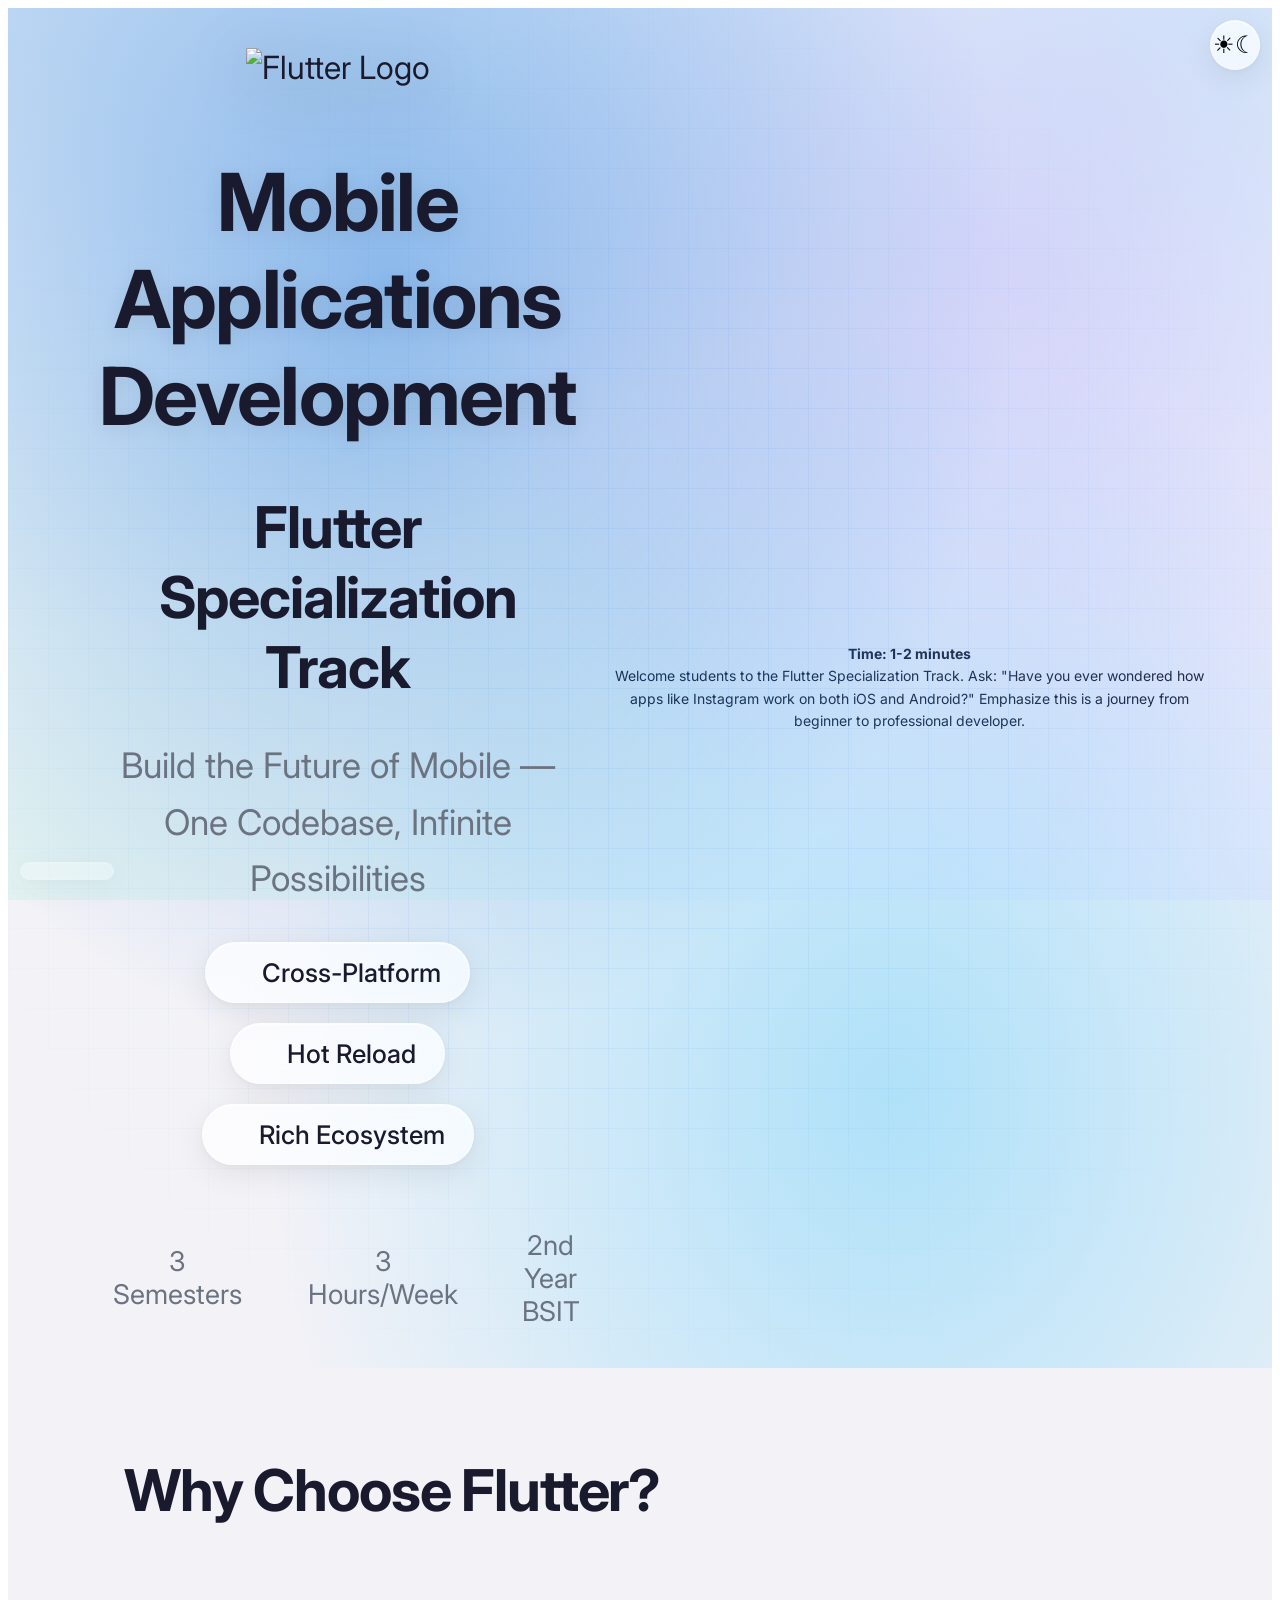
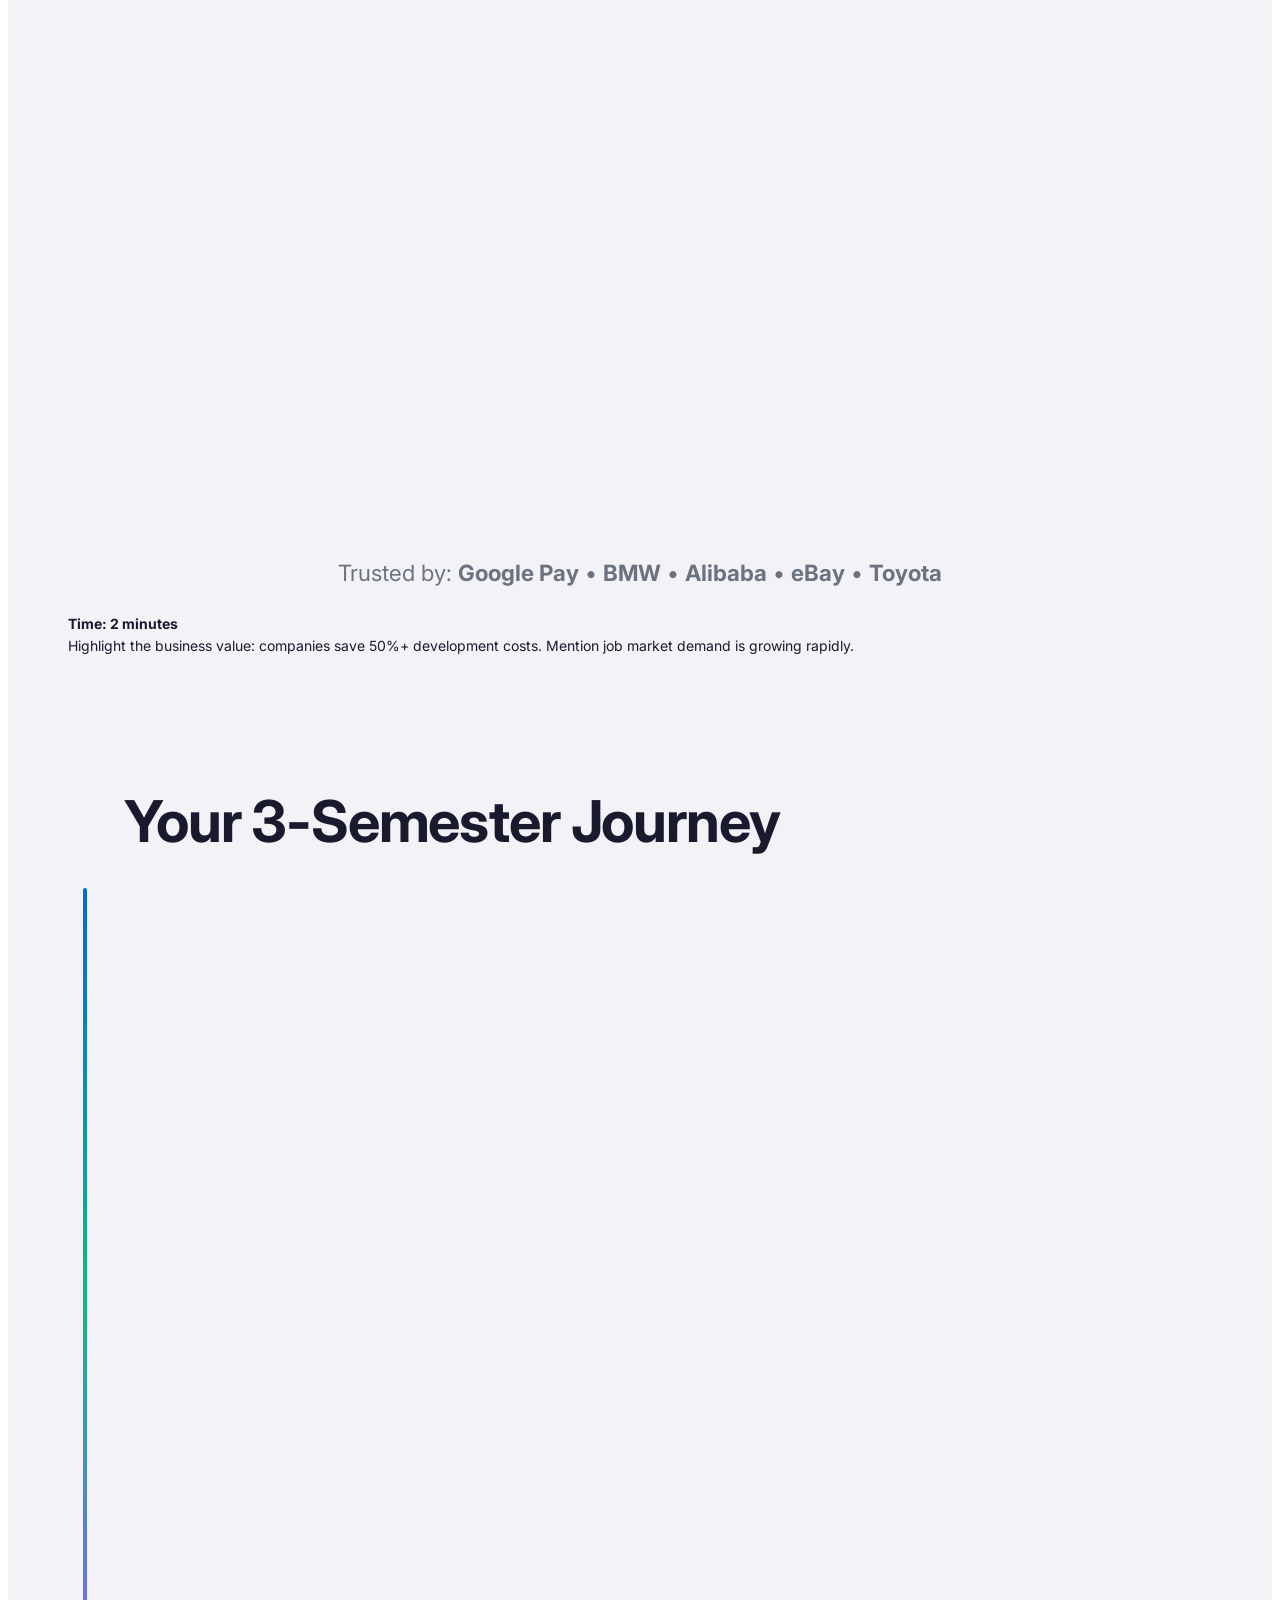
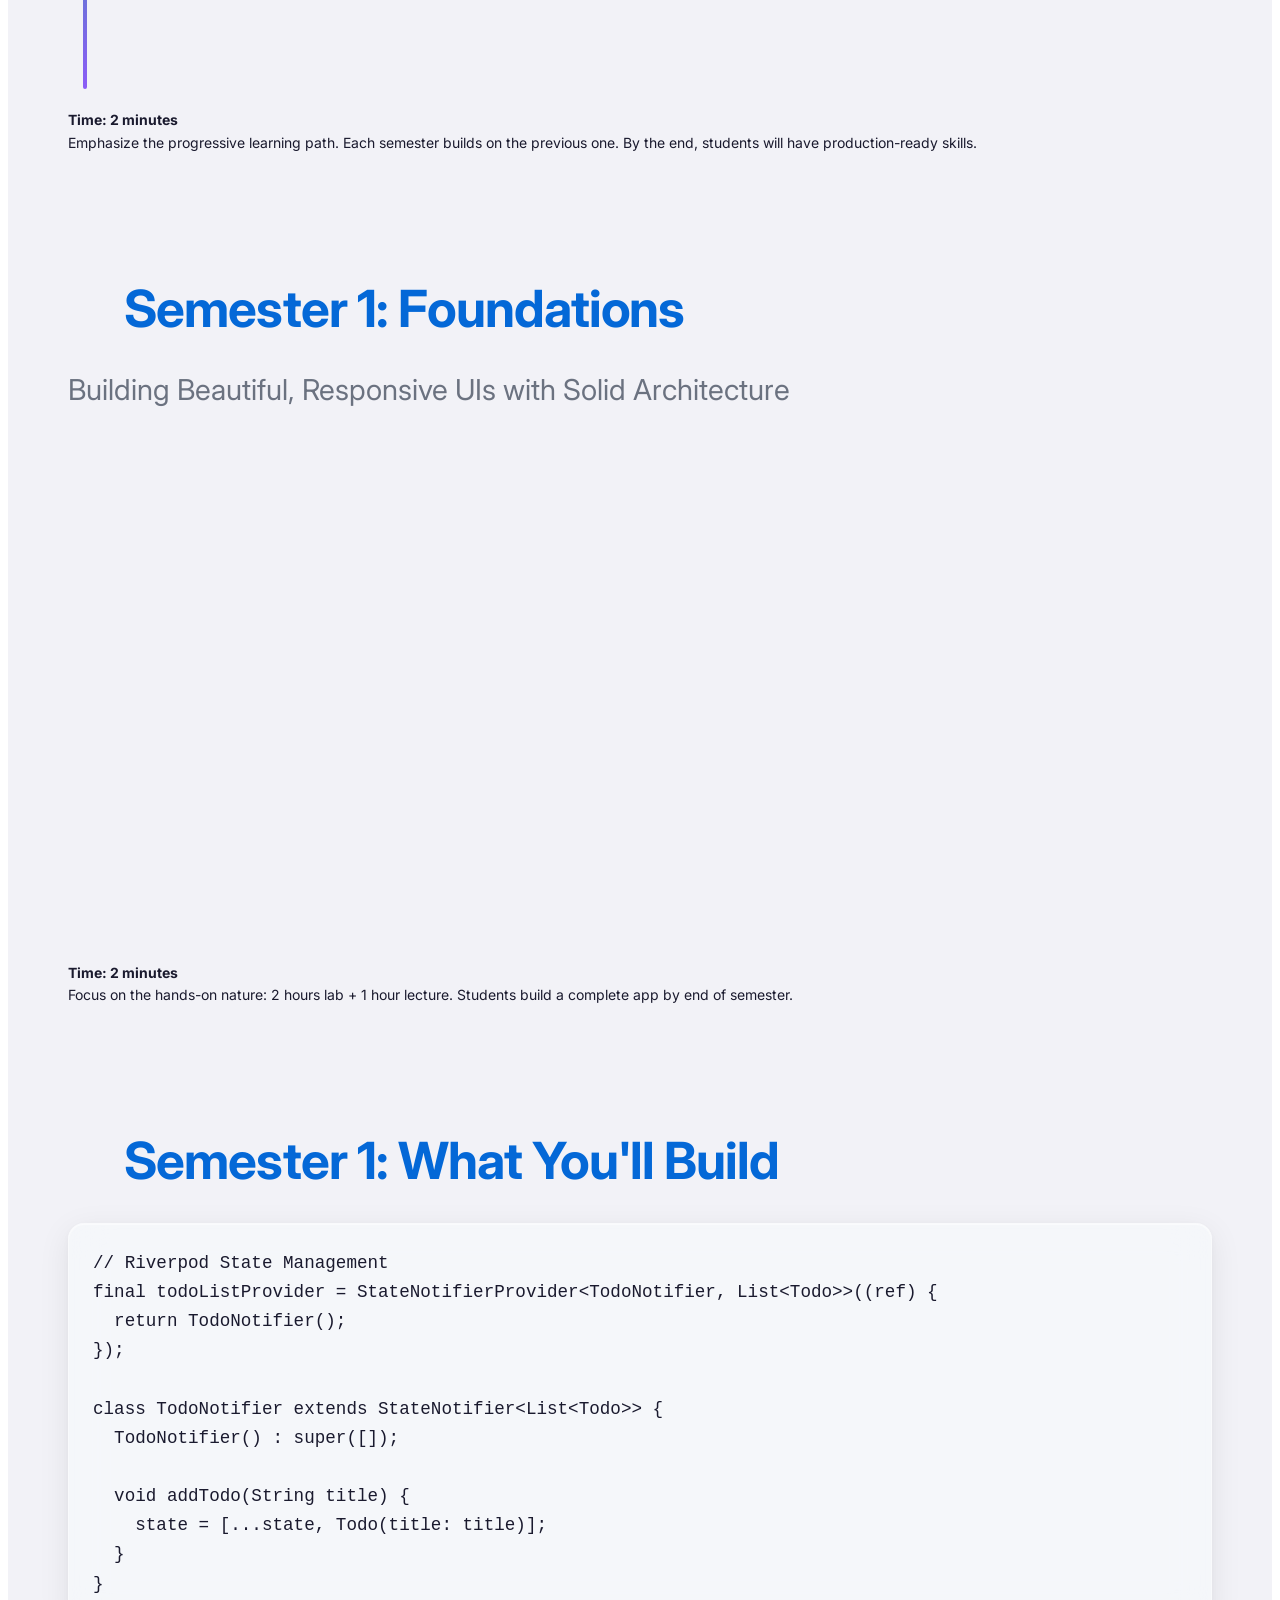
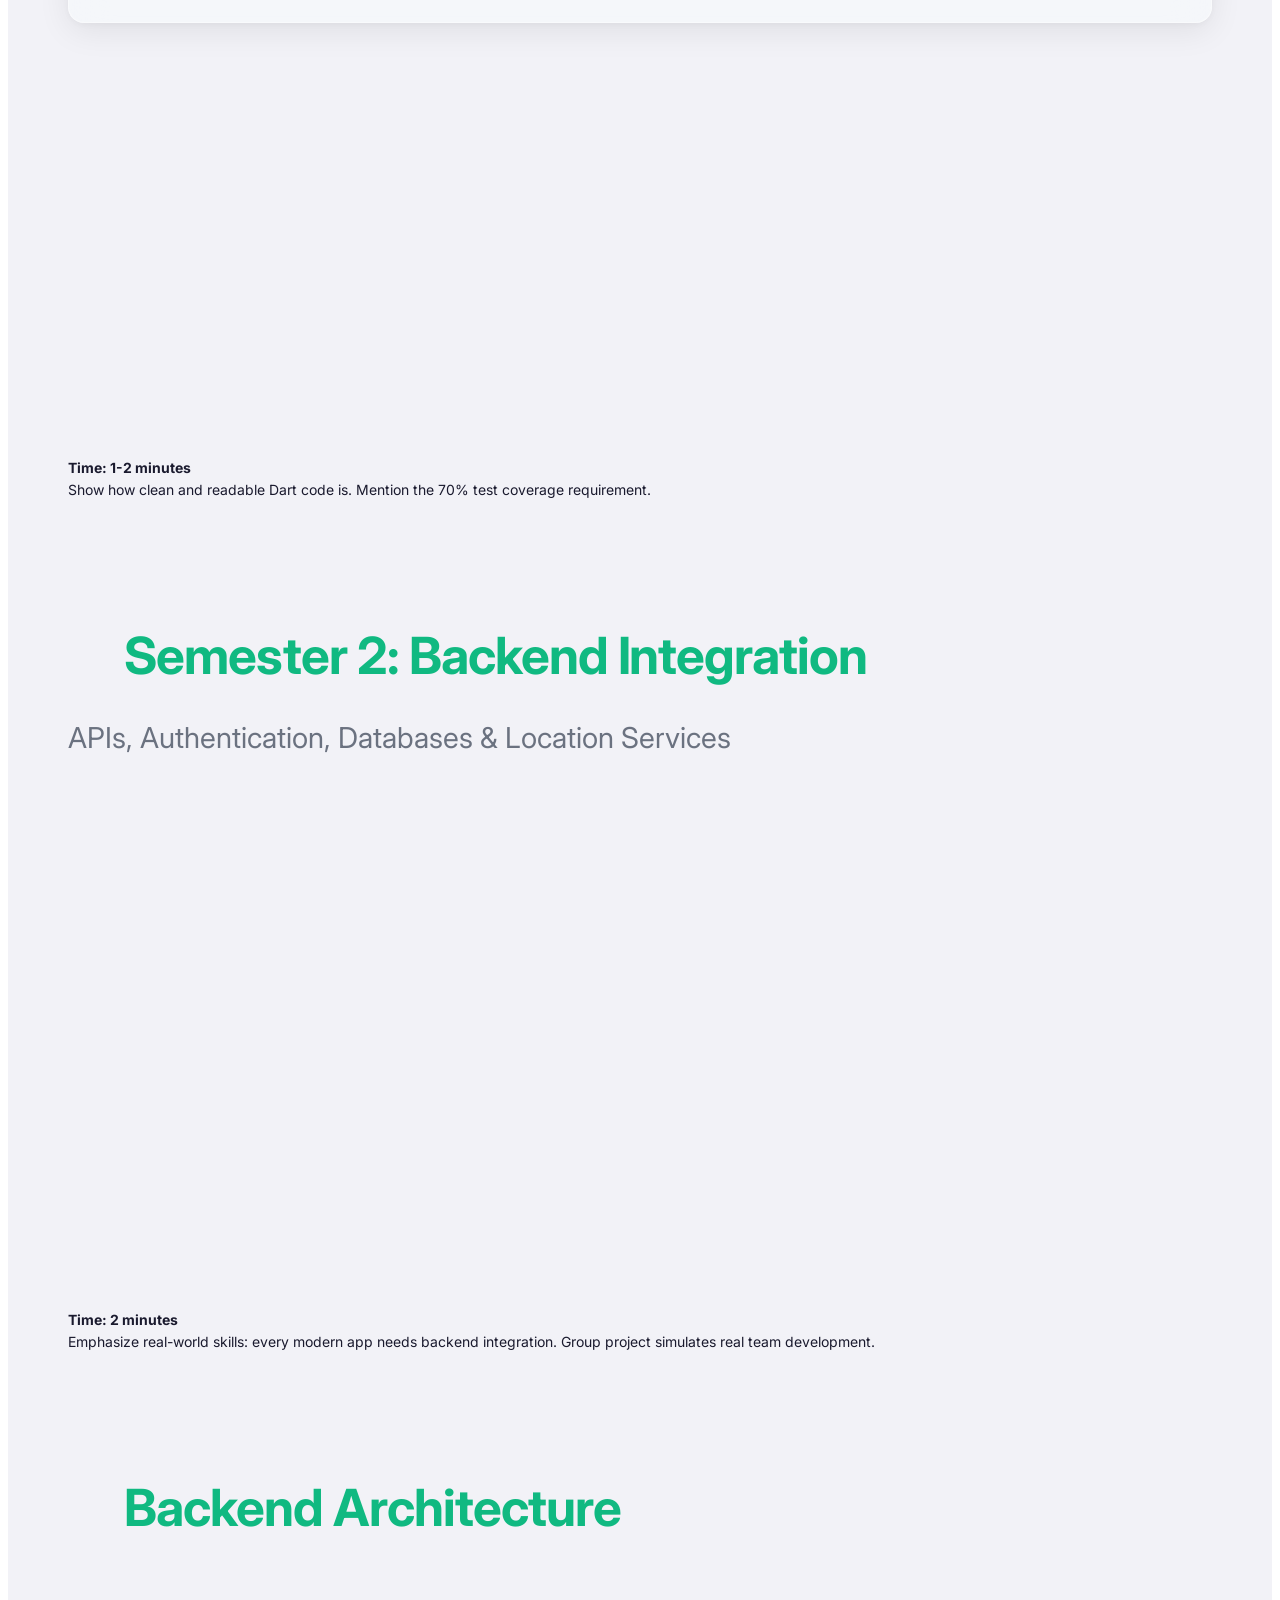
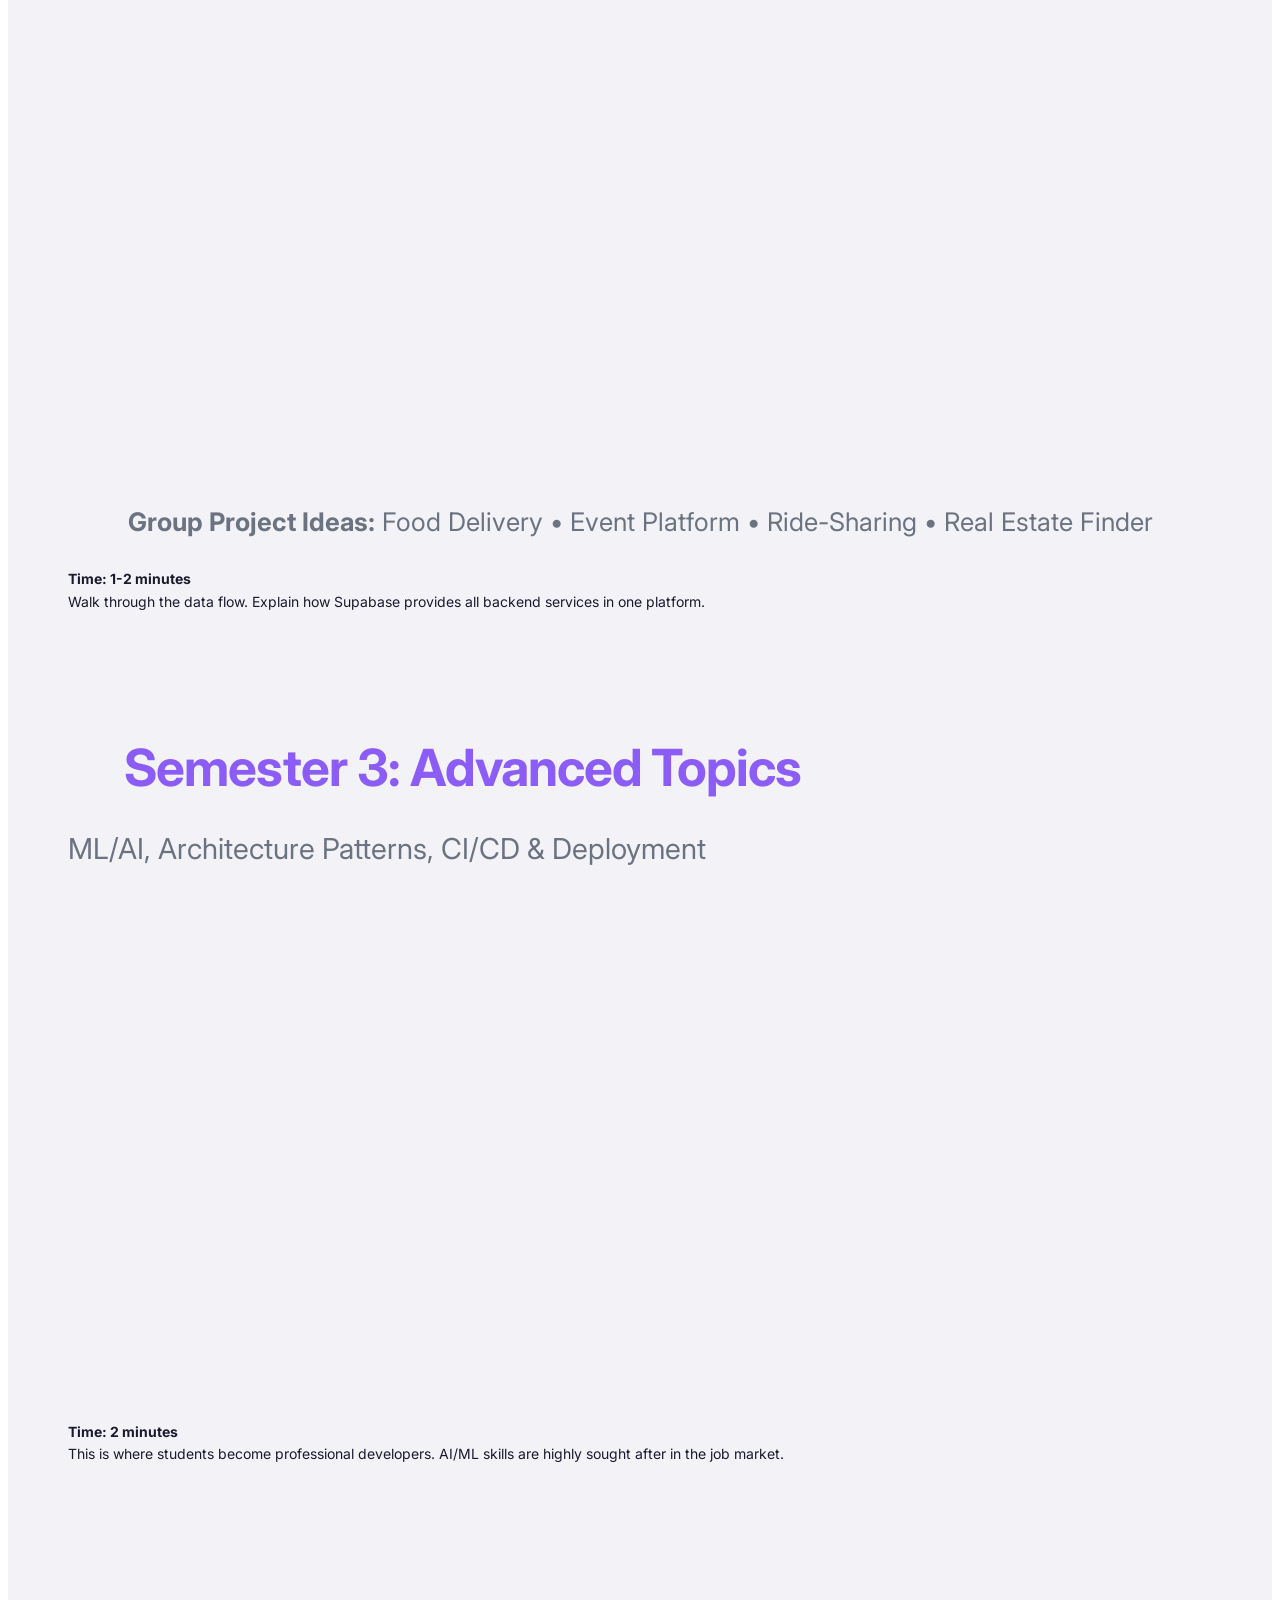
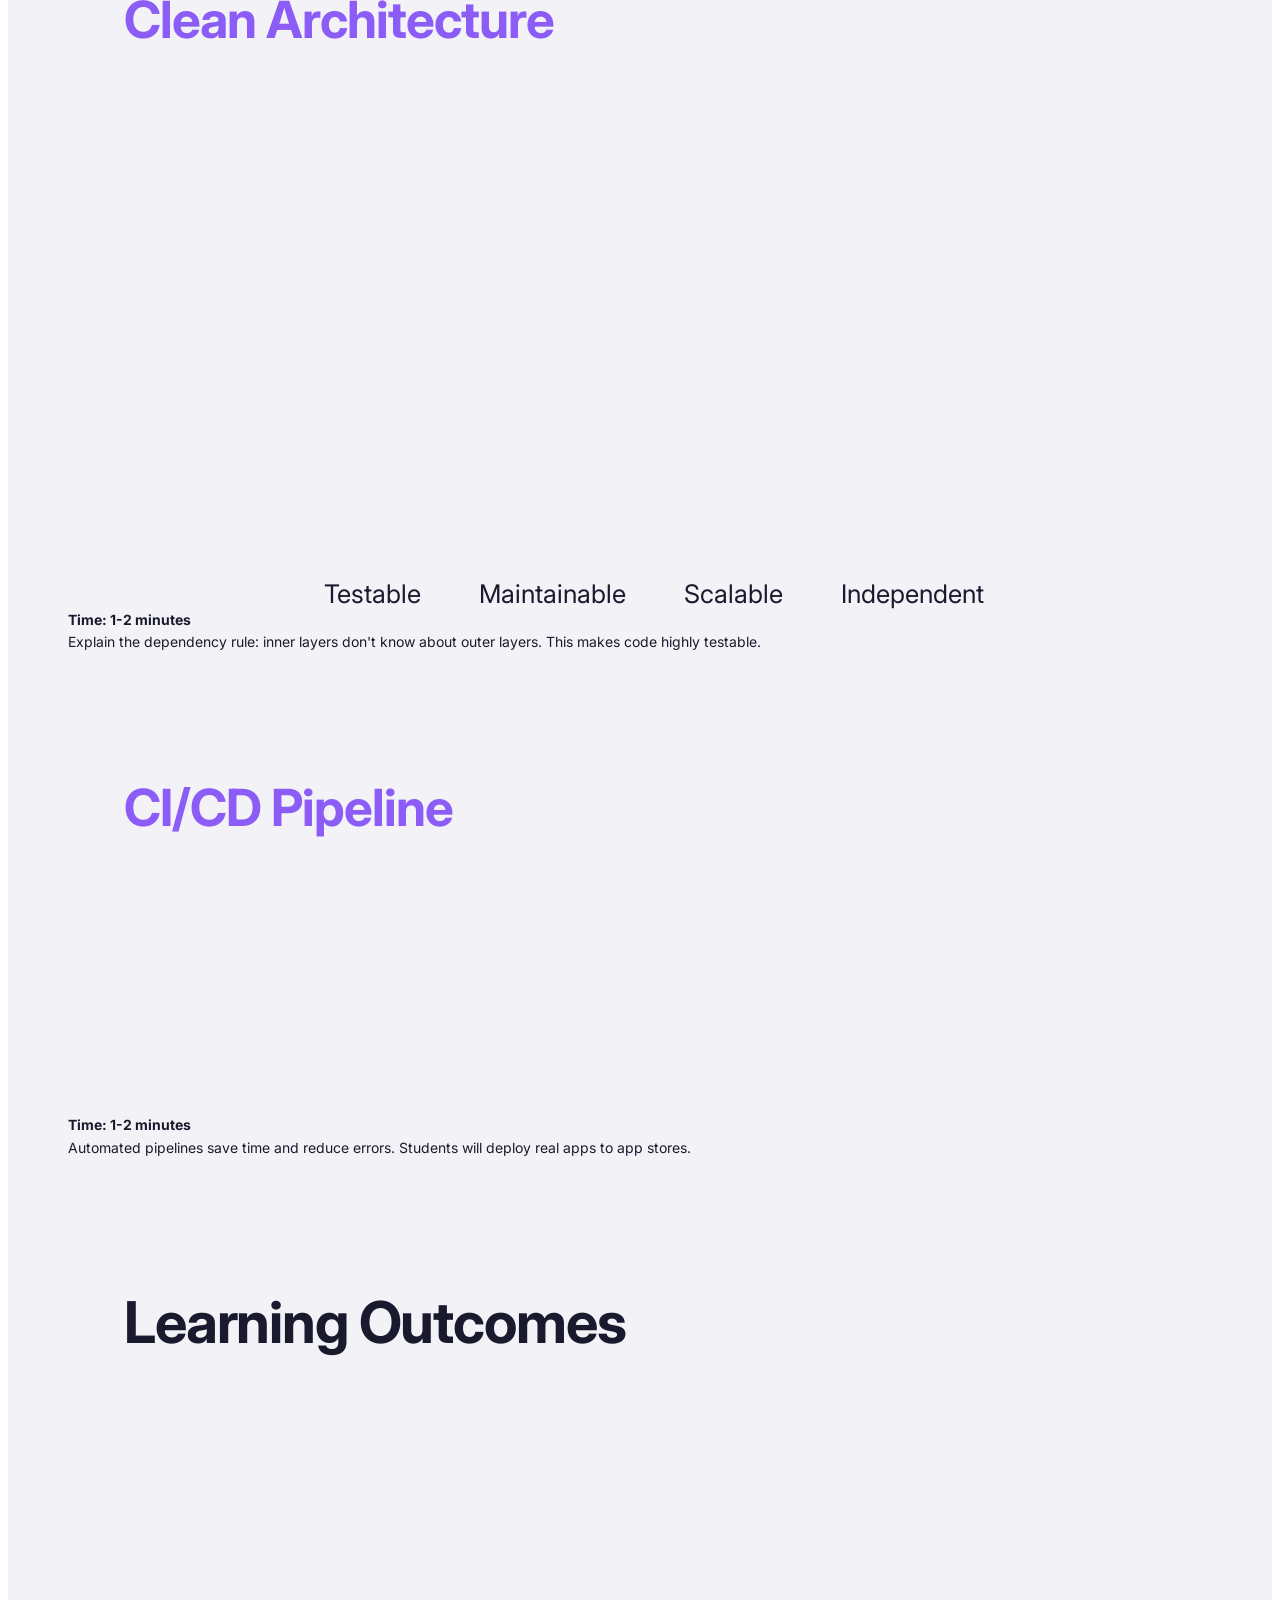
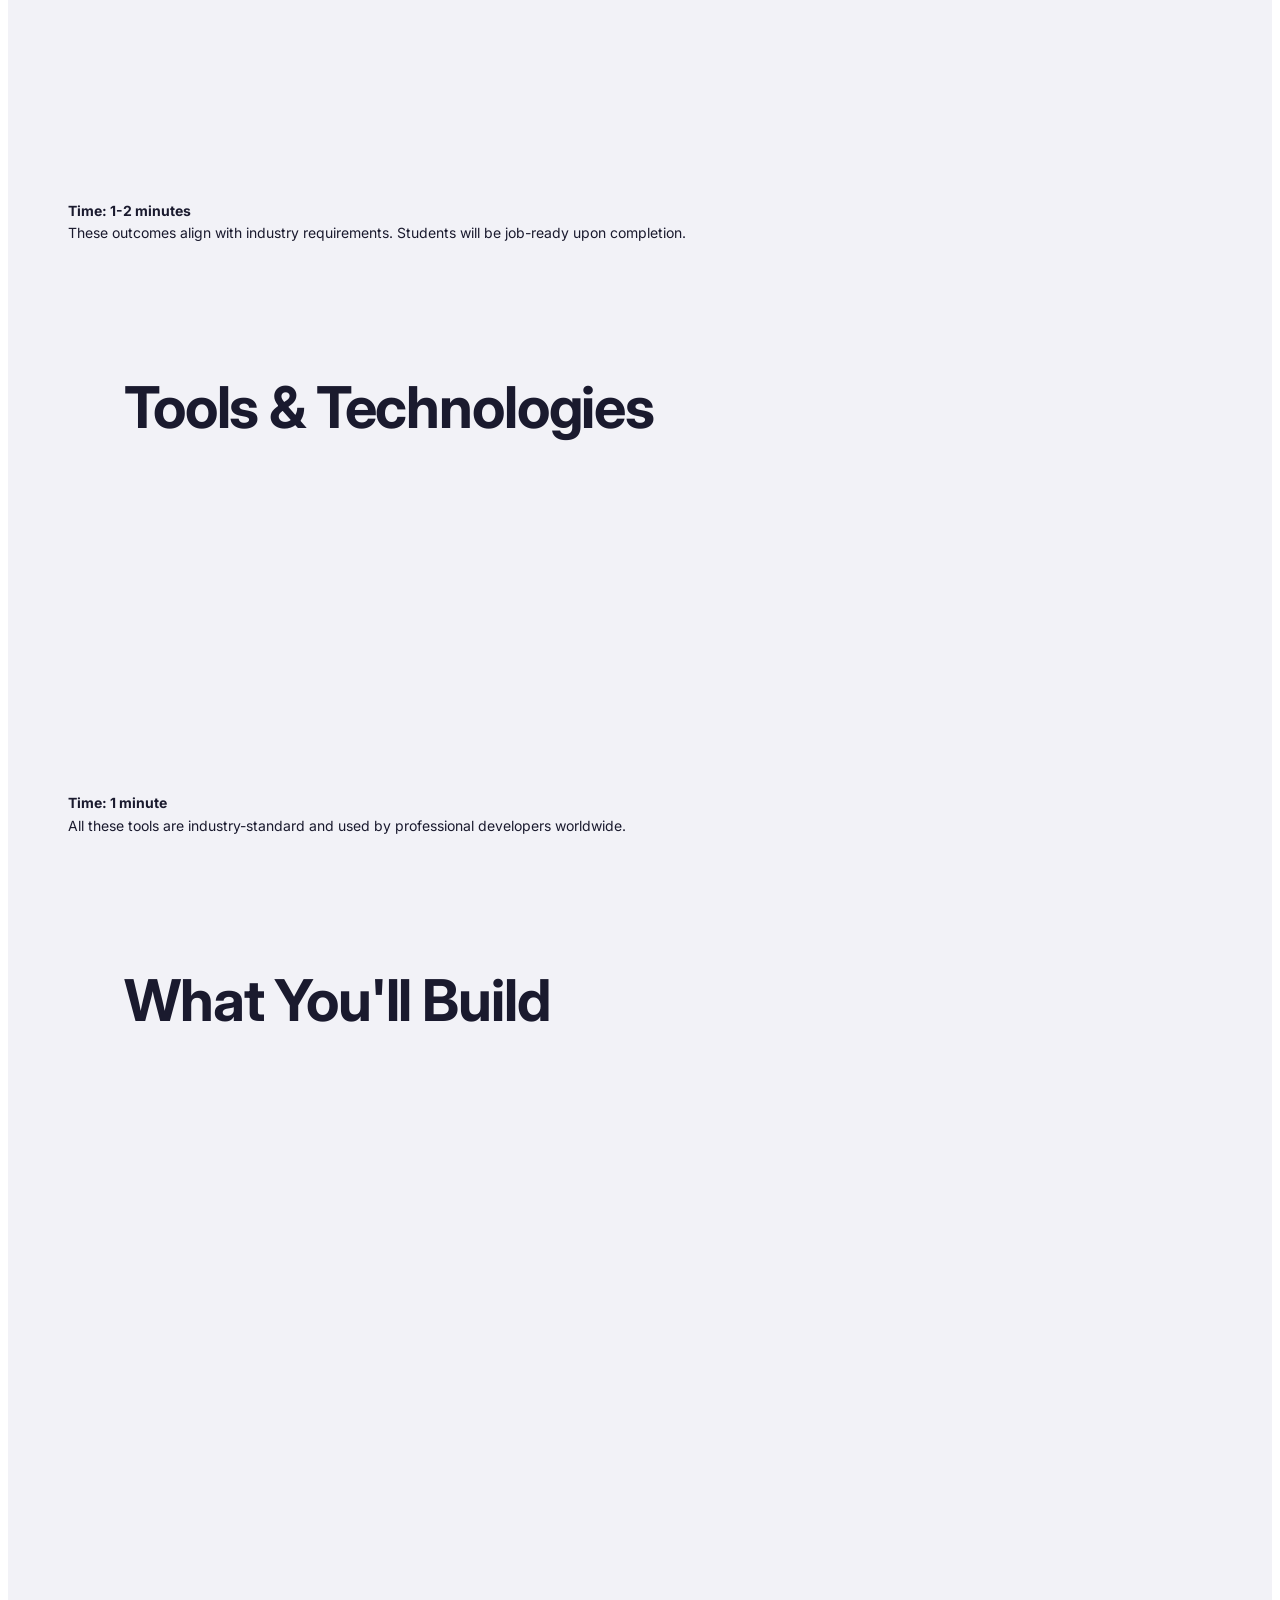
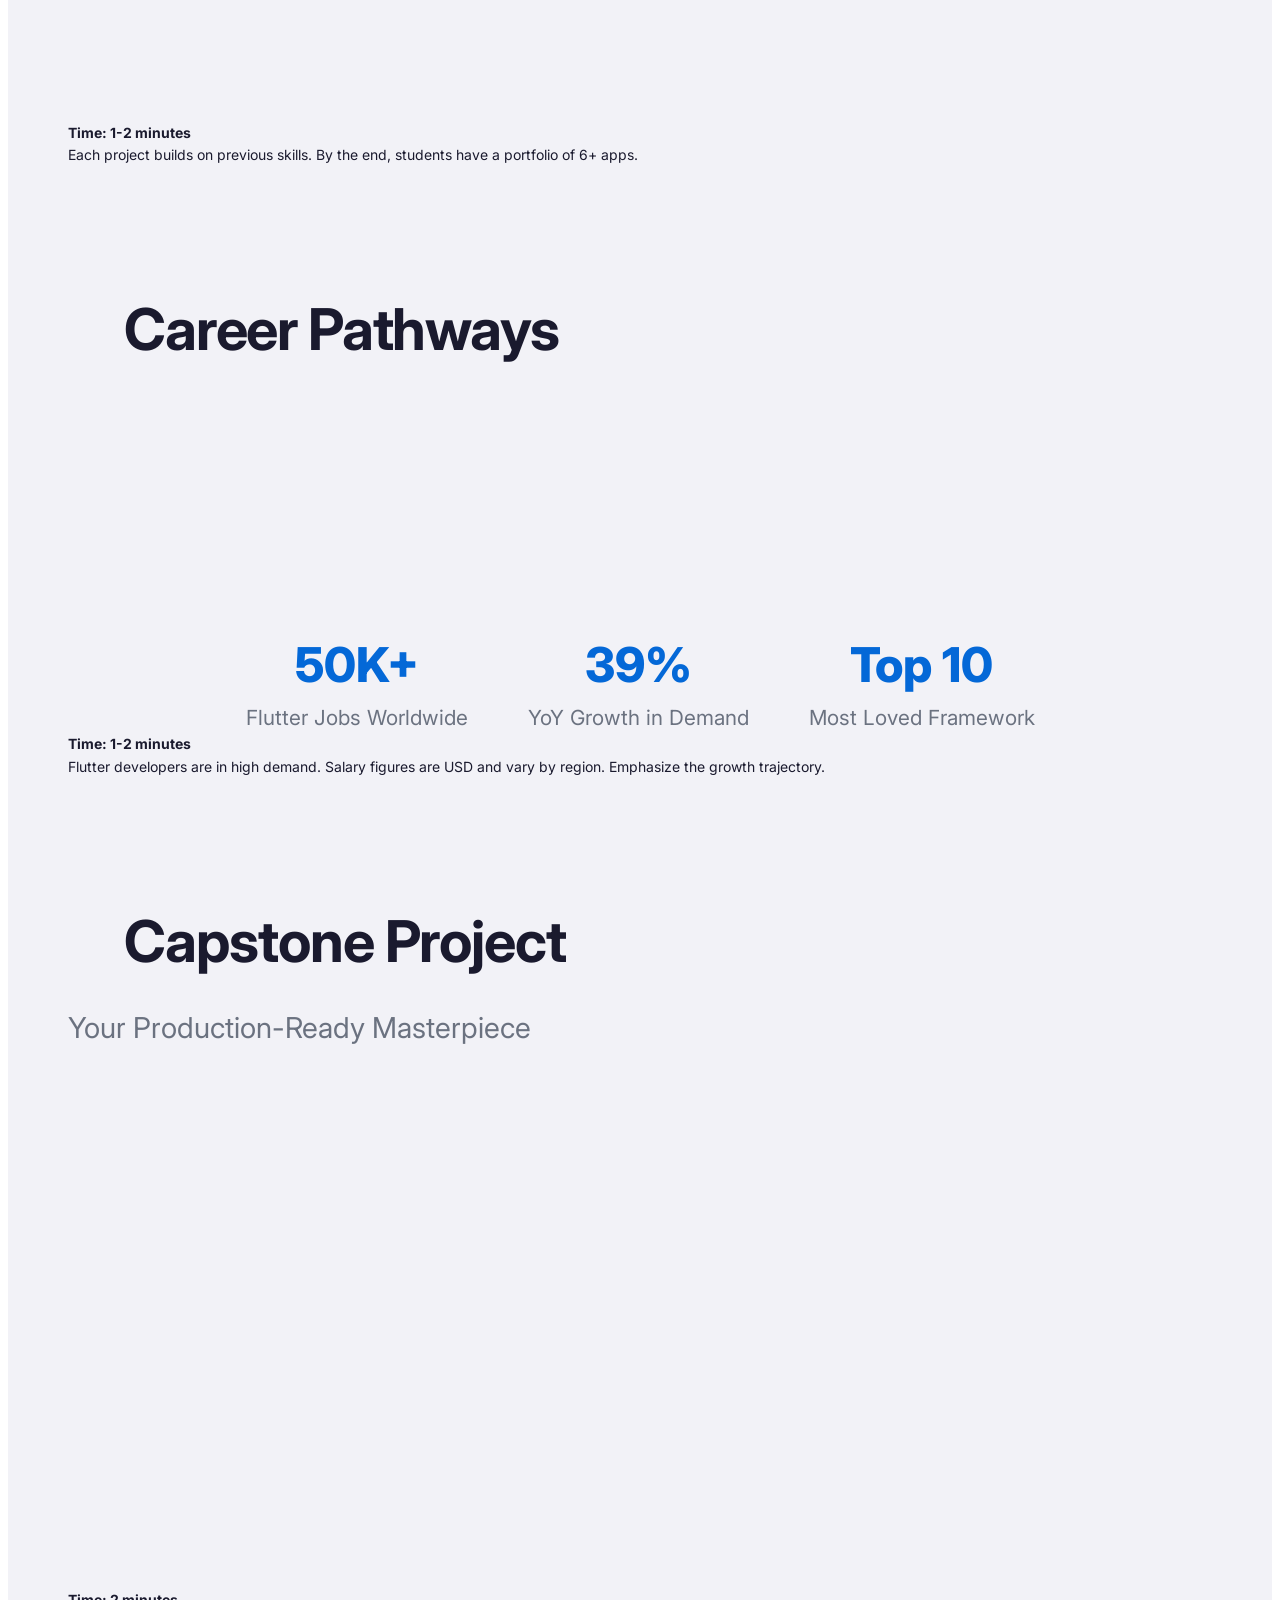
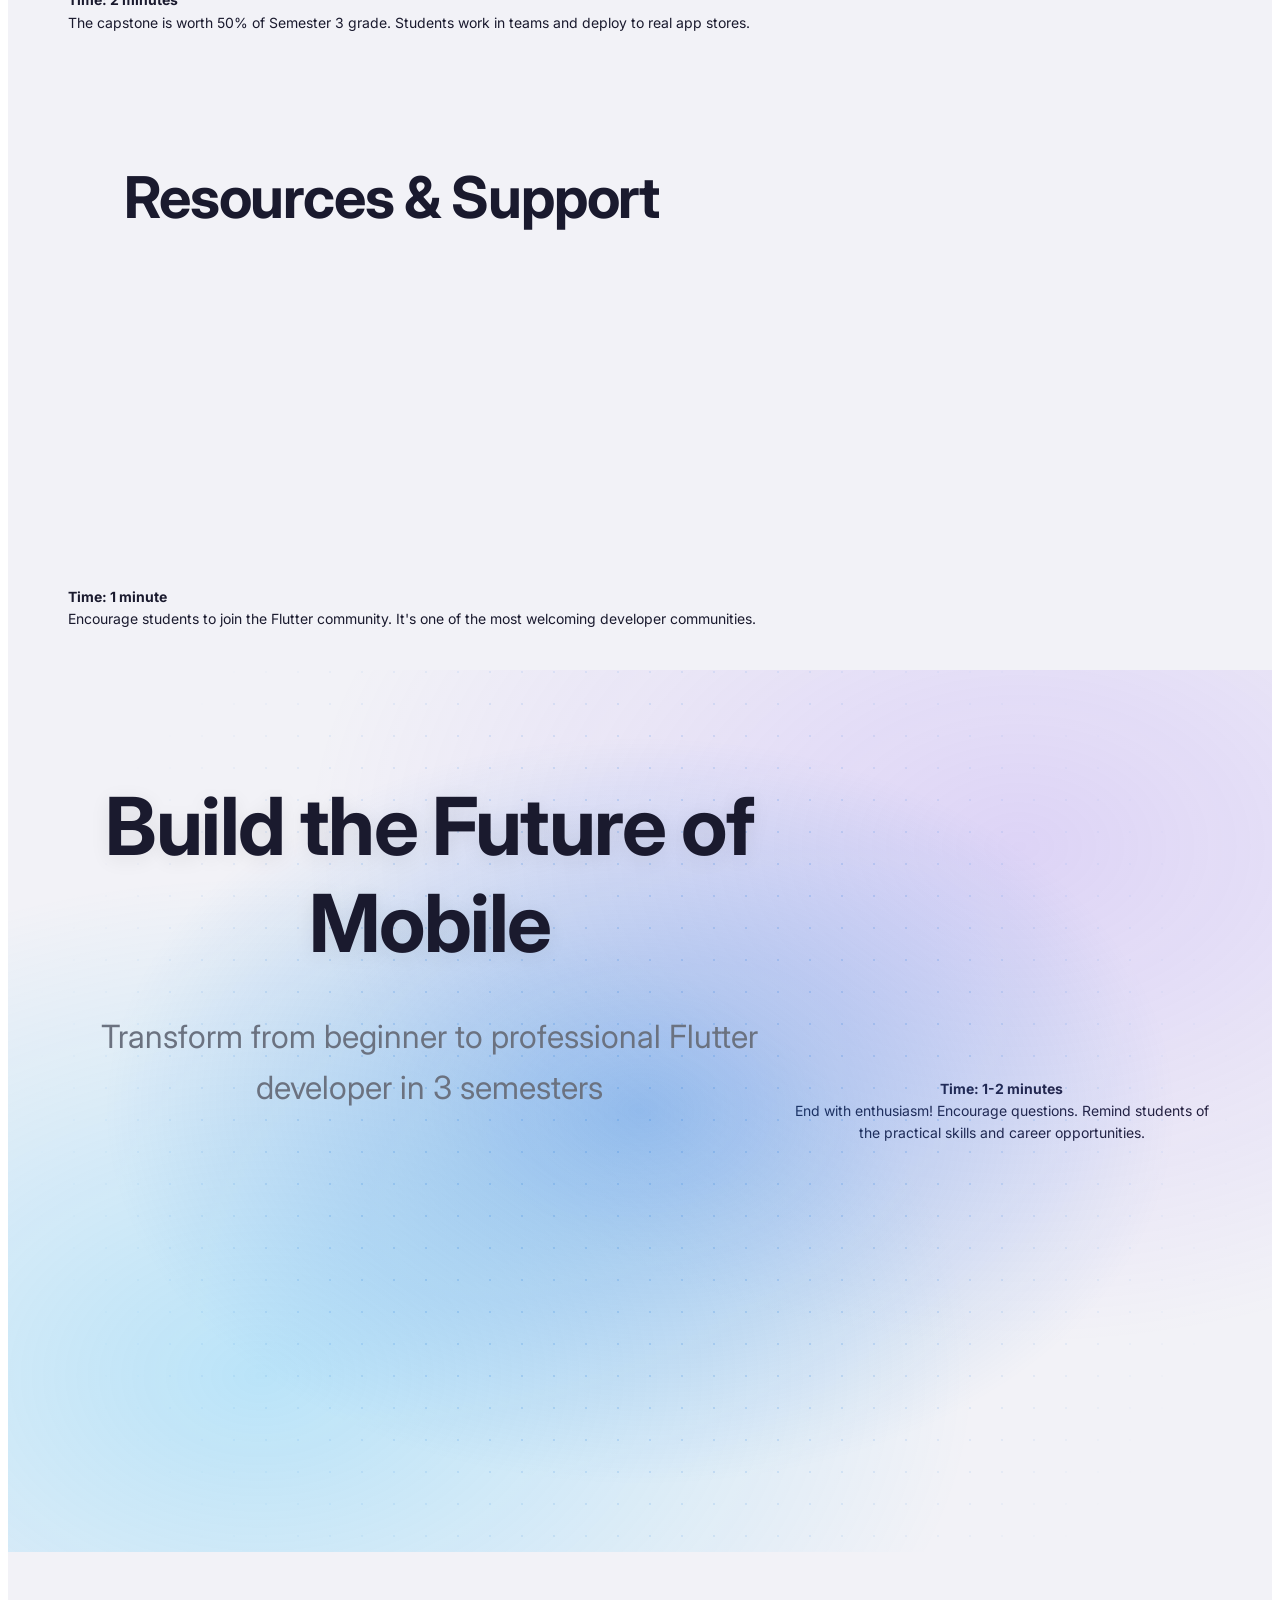
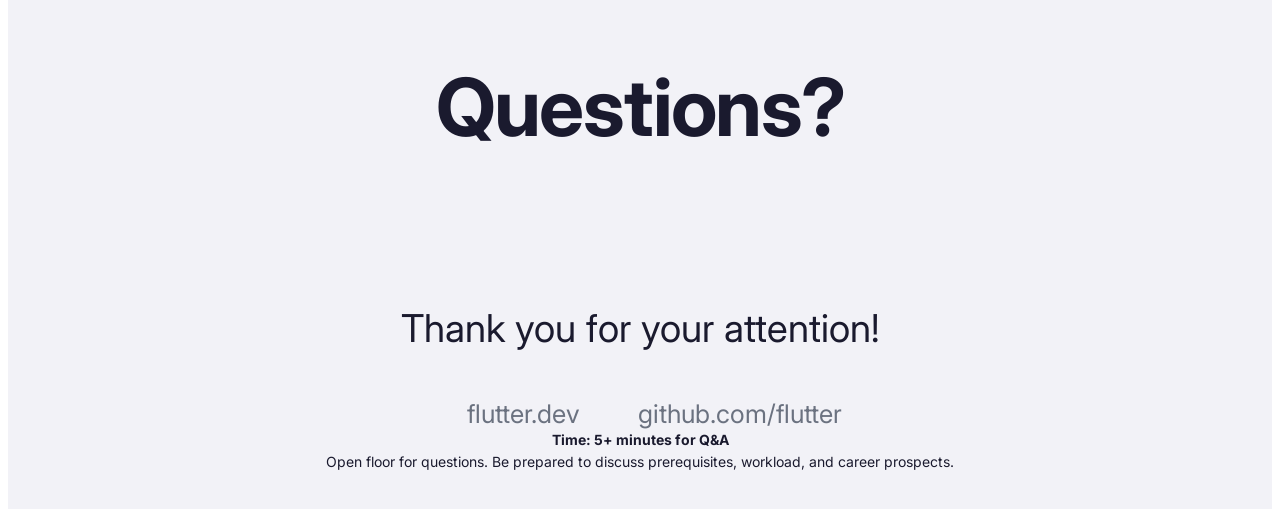
==== commit 7e015ccb: "Remove slides 13, 15, 16" ====
--- a/slides/index.html
+++ b/slides/index.html
@@ -595,87 +595,7 @@
           </aside>
         </section>
 
-        <!-- SLIDE 13: Assessment Structure -->
-        <section data-transition="slide">
-          <h2 class="section-title">
-            <i data-lucide="clipboard-check"></i> Assessment Structure
-          </h2>
-          <div class="assessment-container">
-            <div class="assessment-card fragment fade-up">
-              <h3>Semester 1</h3>
-              <div class="chart-container">
-                <div class="bar-chart">
-                  <div class="bar" style="--height: 40%">
-                    <span>40%</span><label>Project</label>
-                  </div>
-                  <div class="bar" style="--height: 20%">
-                    <span>20%</span><label>Labs</label>
-                  </div>
-                  <div class="bar" style="--height: 15%">
-                    <span>15%</span><label>Quizzes</label>
-                  </div>
-                  <div class="bar" style="--height: 15%">
-                    <span>15%</span><label>Final</label>
-                  </div>
-                  <div class="bar" style="--height: 10%">
-                    <span>10%</span><label>Git</label>
-                  </div>
-                </div>
-              </div>
-            </div>
-            <div class="assessment-card fragment fade-up">
-              <h3>Semester 2</h3>
-              <div class="chart-container">
-                <div class="bar-chart">
-                  <div class="bar" style="--height: 40%">
-                    <span>40%</span><label>Group Project</label>
-                  </div>
-                  <div class="bar" style="--height: 20%">
-                    <span>20%</span><label>Labs</label>
-                  </div>
-                  <div class="bar" style="--height: 15%">
-                    <span>15%</span><label>Quizzes</label>
-                  </div>
-                  <div class="bar" style="--height: 15%">
-                    <span>15%</span><label>Final</label>
-                  </div>
-                  <div class="bar" style="--height: 10%">
-                    <span>10%</span><label>Git</label>
-                  </div>
-                </div>
-              </div>
-            </div>
-            <div class="assessment-card fragment fade-up">
-              <h3>Semester 3</h3>
-              <div class="chart-container">
-                <div class="bar-chart">
-                  <div class="bar" style="--height: 50%">
-                    <span>50%</span><label>Capstone</label>
-                  </div>
-                  <div class="bar" style="--height: 15%">
-                    <span>15%</span><label>Labs</label>
-                  </div>
-                  <div class="bar" style="--height: 15%">
-                    <span>15%</span><label>Present</label>
-                  </div>
-                  <div class="bar" style="--height: 10%">
-                    <span>10%</span><label>Docs</label>
-                  </div>
-                  <div class="bar" style="--height: 10%">
-                    <span>10%</span><label>Quiz</label>
-                  </div>
-                </div>
-              </div>
-            </div>
-          </div>
-          <aside class="notes">
-            <strong>Time: 1-2 minutes</strong><br />
-            Emphasize the practical focus: projects make up the largest portion
-            of grades. Labs are hands-on every week.
-          </aside>
-        </section>
-
-        <!-- SLIDE 14: Real-World Applications -->
+        <!-- SLIDE 13: Real-World Applications -->
         <section data-transition="slide">
           <h2 class="section-title">
             <i data-lucide="smartphone"></i> What You'll Build
@@ -725,7 +645,7 @@
           </aside>
         </section>
 
-        <!-- SLIDE 15: Career Pathways -->
+        <!-- SLIDE 14: Career Pathways -->
         <section data-transition="slide">
           <h2 class="section-title">
             <i data-lucide="trending-up"></i> Career Pathways
@@ -733,26 +653,22 @@
           <div class="career-path">
             <div class="career-node start fragment fade-up">
               <div class="node-icon"><i data-lucide="graduation-cap"></i></div>
-              <h4>Graduate</h4>
-              <p>Course Completion</p>
+              <h4>Graduation</h4>
             </div>
             <div class="career-arrow fragment fade-up">&#8594;</div>
             <div class="career-node fragment fade-up">
               <div class="node-icon"><i data-lucide="code"></i></div>
               <h4>Junior Developer</h4>
-              <p>$50K - $70K</p>
             </div>
             <div class="career-arrow fragment fade-up">&#8594;</div>
             <div class="career-node fragment fade-up">
               <div class="node-icon"><i data-lucide="user-check"></i></div>
               <h4>Senior Developer</h4>
-              <p>$80K - $120K</p>
             </div>
             <div class="career-arrow fragment fade-up">&#8594;</div>
             <div class="career-node end fragment fade-up">
               <div class="node-icon"><i data-lucide="users"></i></div>
               <h4>Tech Lead</h4>
-              <p>$120K+</p>
             </div>
           </div>
           <div class="job-stats fragment fade-in">
@@ -776,85 +692,7 @@
           </aside>
         </section>
 
-        <!-- SLIDE 16: Hands-On Focus -->
-        <section data-transition="slide">
-          <h2 class="section-title">
-            <i data-lucide="hand"></i> Hands-On Learning
-          </h2>
-          <div class="hands-on-grid">
-            <div class="hands-on-item fragment fade-up">
-              <div class="time-block">
-                <span class="hours">2</span>
-                <span class="label">Hours</span>
-              </div>
-              <h4>Lab Sessions</h4>
-              <p>Practical coding exercises every week</p>
-            </div>
-            <div class="hands-on-item fragment fade-up">
-              <div class="time-block">
-                <span class="hours">1</span>
-                <span class="label">Hour</span>
-              </div>
-              <h4>Lecture</h4>
-              <p>Concepts, theory, and demonstrations</p>
-            </div>
-            <div class="hands-on-item fragment fade-up">
-              <div class="time-block">
-                <span class="hours">3</span>
-                <span class="label">Projects</span>
-              </div>
-              <h4>Major Projects</h4>
-              <p>Portfolio-building applications</p>
-            </div>
-          </div>
-          <div class="learning-approach fragment fade-in">
-            <p>
-              <strong>Learn by Doing:</strong> 70% hands-on coding, 30% theory
-            </p>
-          </div>
-          <aside class="notes">
-            <strong>Time: 1 minute</strong><br />
-            Emphasize the practical nature. Students learn best by building real
-            applications.
-          </aside>
-        </section>
-
-        <!-- SLIDE 17: Prerequisites -->
-        <section data-transition="slide">
-          <h2 class="section-title">
-            <i data-lucide="check-circle"></i> Prerequisites
-          </h2>
-          <div class="prereq-container">
-            <div class="prereq-card fragment fade-up">
-              <div class="prereq-icon"><i data-lucide="code-2"></i></div>
-              <h4>JavaScript Programming</h4>
-              <p>Basic understanding of programming concepts</p>
-            </div>
-            <div class="prereq-card fragment fade-up">
-              <div class="prereq-icon"><i data-lucide="box"></i></div>
-              <h4>Object-Oriented Programming</h4>
-              <p>Classes, objects, inheritance concepts</p>
-            </div>
-            <div class="prereq-card fragment fade-up">
-              <div class="prereq-icon"><i data-lucide="laptop"></i></div>
-              <h4>Computer Access</h4>
-              <p>8GB+ RAM, SSD recommended</p>
-            </div>
-          </div>
-          <div class="no-prereq fragment fade-in">
-            <p>
-              <i data-lucide="info"></i>
-              <strong>No prior Flutter or Dart experience required!</strong>
-            </p>
-          </div>
-          <aside class="notes">
-            <strong>Time: 1 minute</strong><br />
-            Reassure students that they don't need Flutter experience. The
-            course starts from basics.
-          </aside>
-        </section>
-
-        <!-- SLIDE 18: Capstone Project -->
+        <!-- SLIDE 15: Capstone Project -->
         <section data-transition="slide">
           <h2 class="section-title">
             <i data-lucide="trophy"></i> Capstone Project
@@ -894,7 +732,7 @@
           </aside>
         </section>
 
-        <!-- SLIDE 19: Resources -->
+        <!-- SLIDE 16: Resources -->
         <section data-transition="slide">
           <h2 class="section-title">
             <i data-lucide="book-open"></i> Resources & Support
@@ -935,7 +773,7 @@
           </aside>
         </section>
 
-        <!-- SLIDE 20: Call to Action -->
+        <!-- SLIDE 17: Call to Action -->
         <section data-transition="zoom" class="cta-slide">
           <div class="cta-content">
             <h1 class="cta-title">Build the Future of Mobile</h1>
@@ -974,16 +812,9 @@
           </aside>
         </section>
 
-        <!-- SLIDE 21: Q&A -->
+        <!-- SLIDE 18: Q&A -->
         <section data-transition="fade" class="qa-slide">
           <h1 class="qa-title">Questions?</h1>
-          <div class="contact-info">
-            <p><i data-lucide="mail"></i> Instructor Email</p>
-            <p><i data-lucide="clock"></i> Office Hours Available</p>
-            <p>
-              <i data-lucide="message-circle"></i> Consultation by Appointment
-            </p>
-          </div>
           <div class="thank-you fragment fade-in">
             <p>Thank you for your attention!</p>
             <div class="social-links">
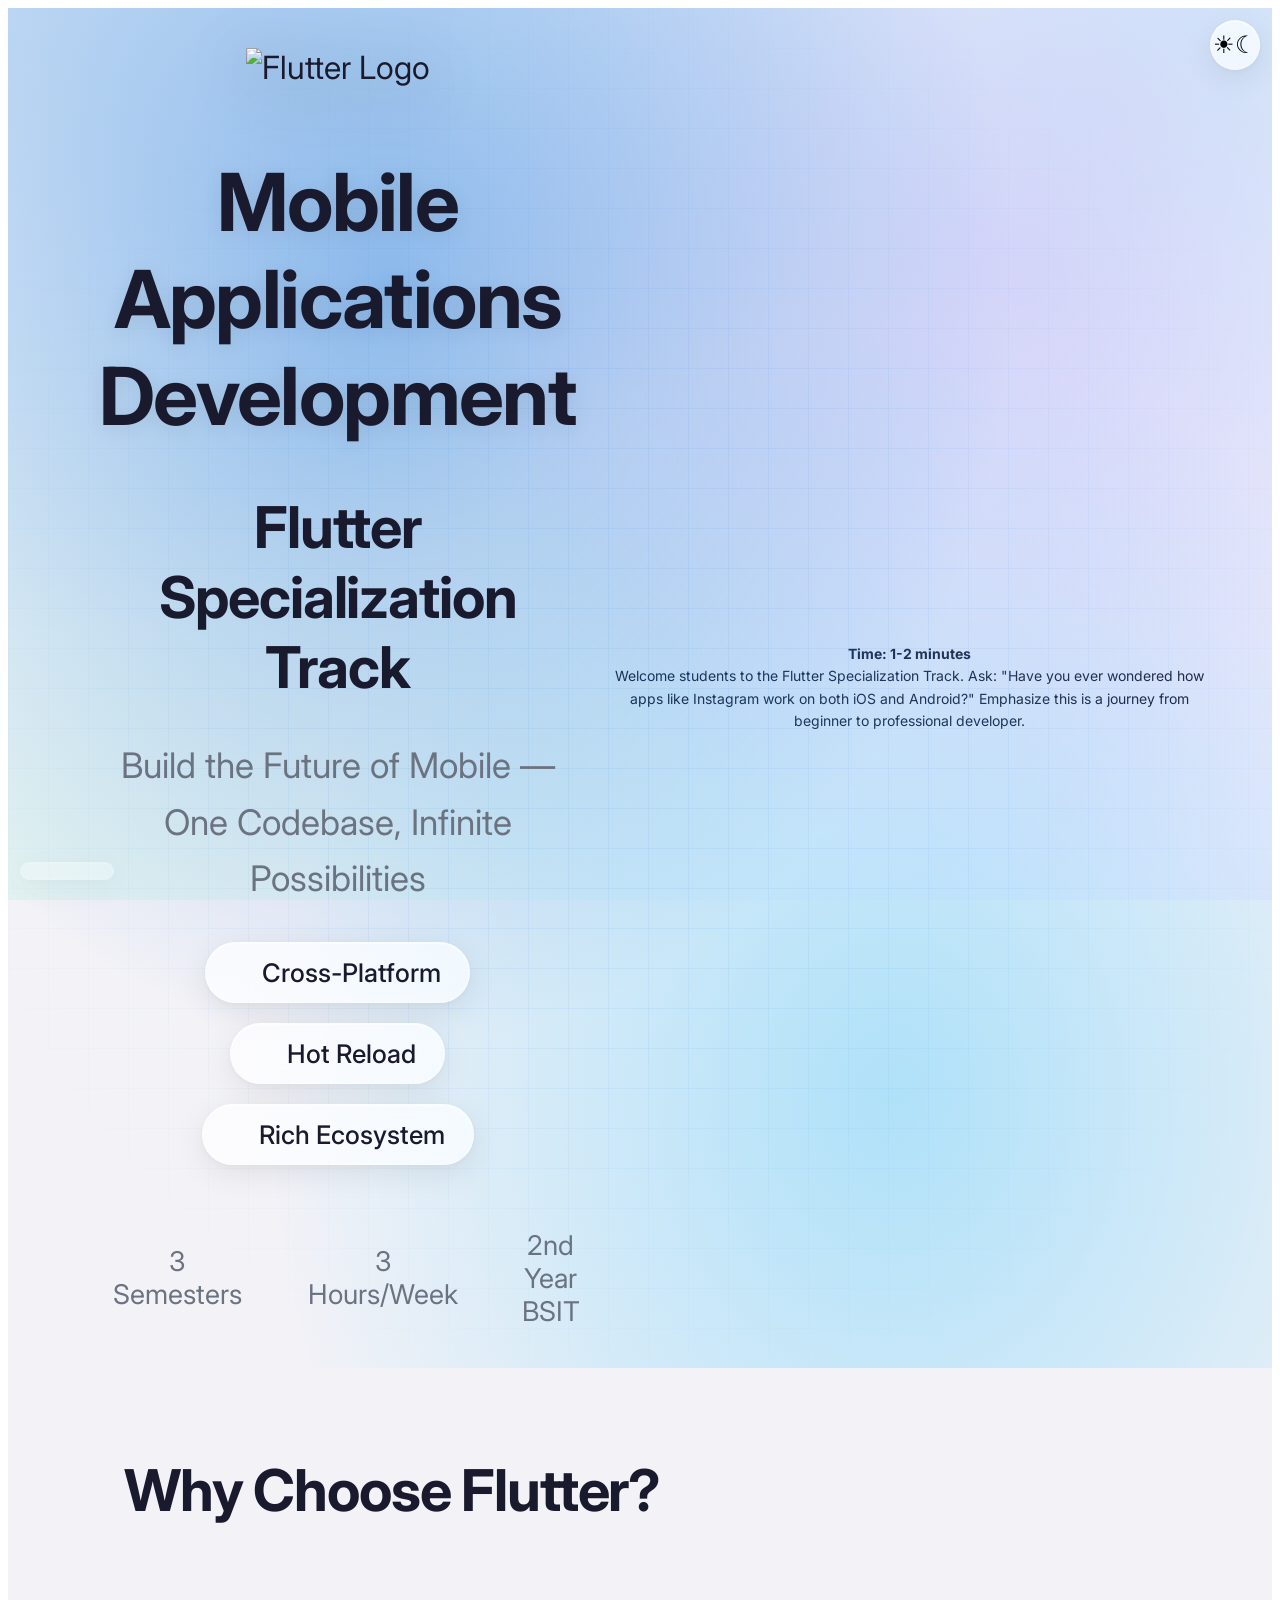
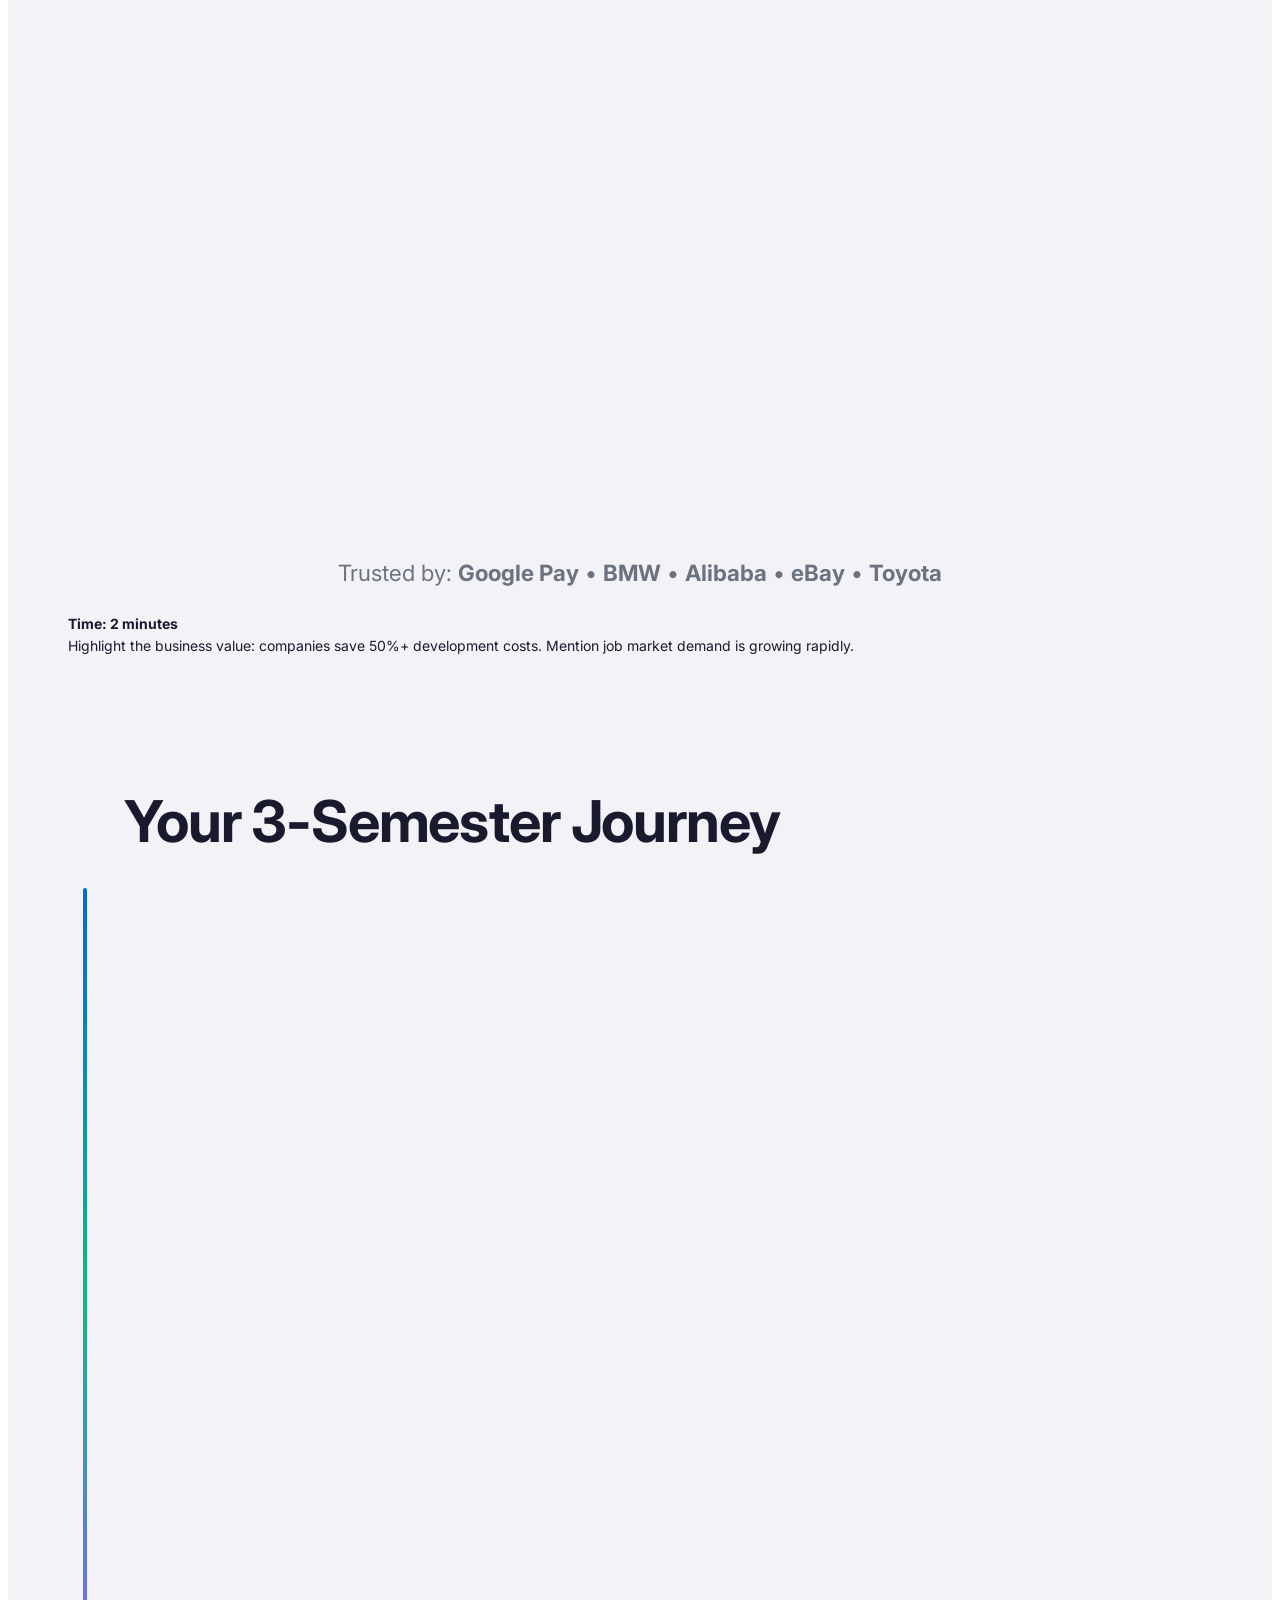
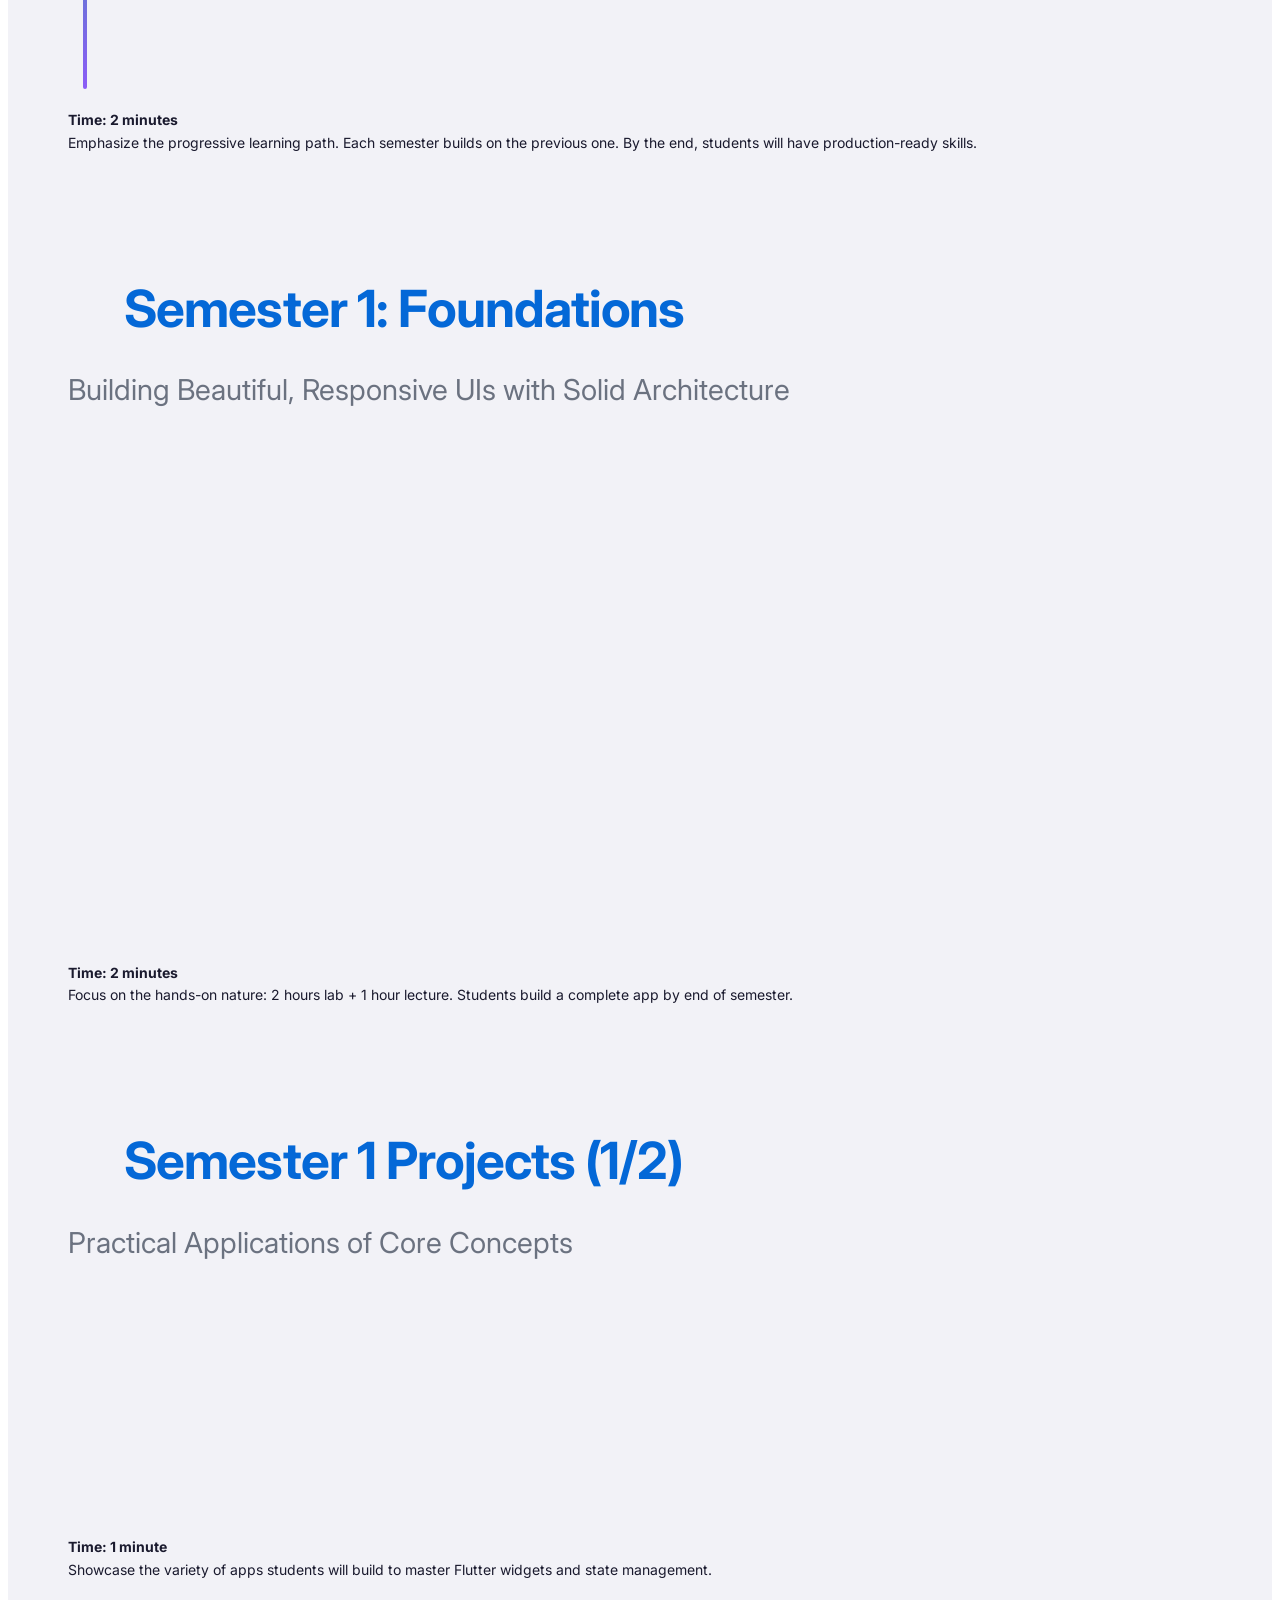
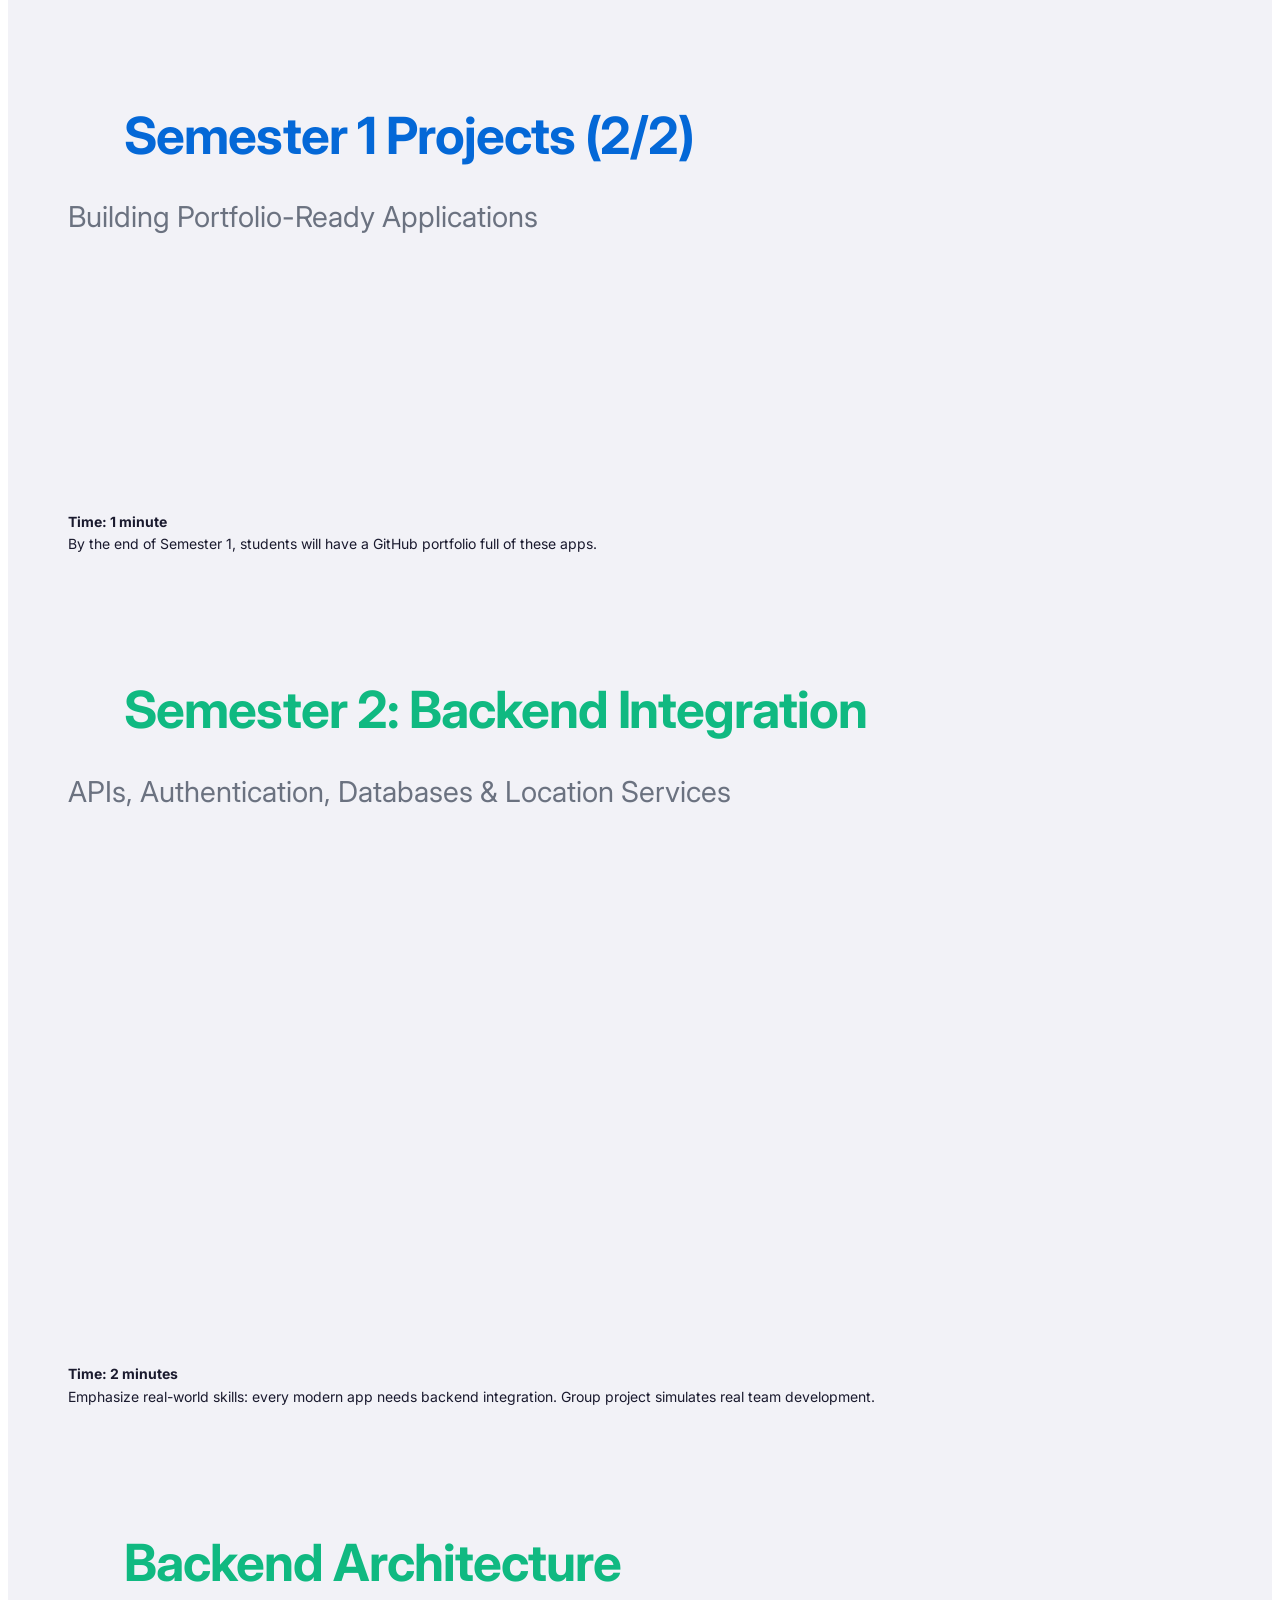
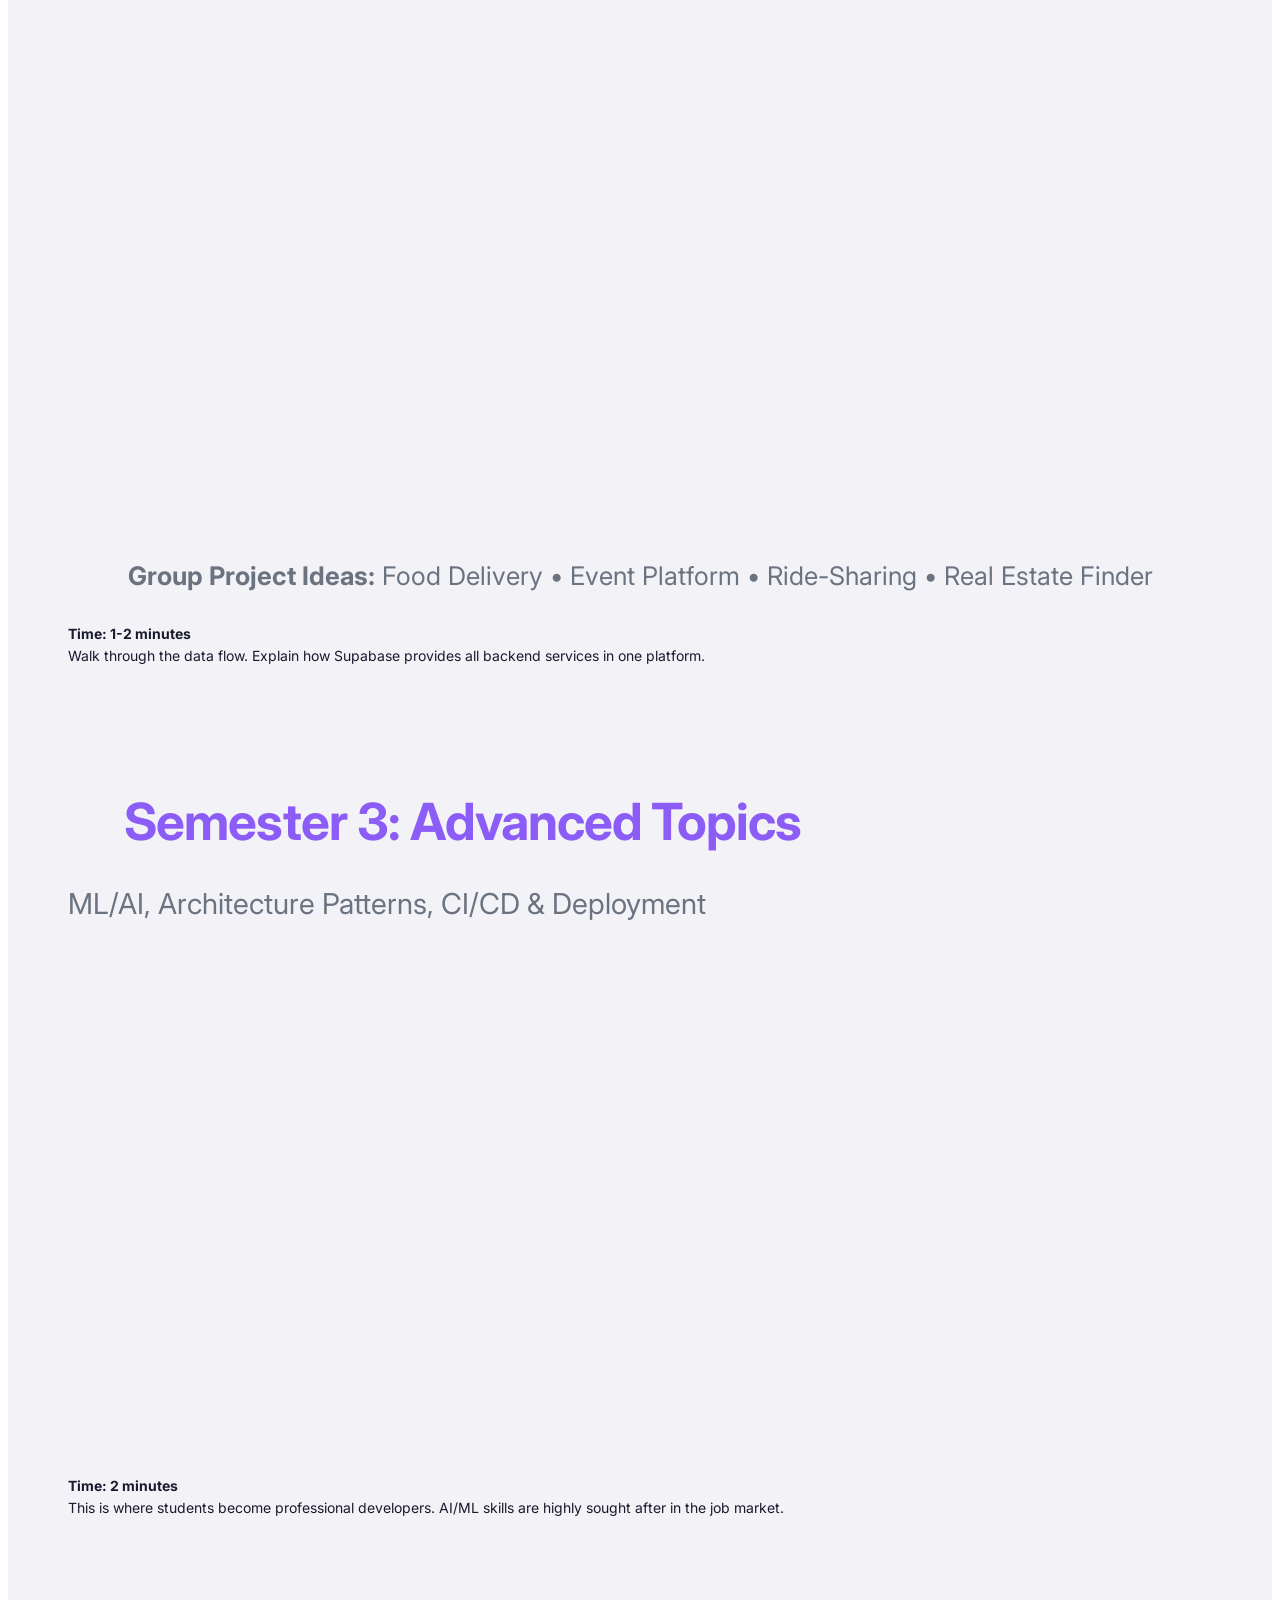
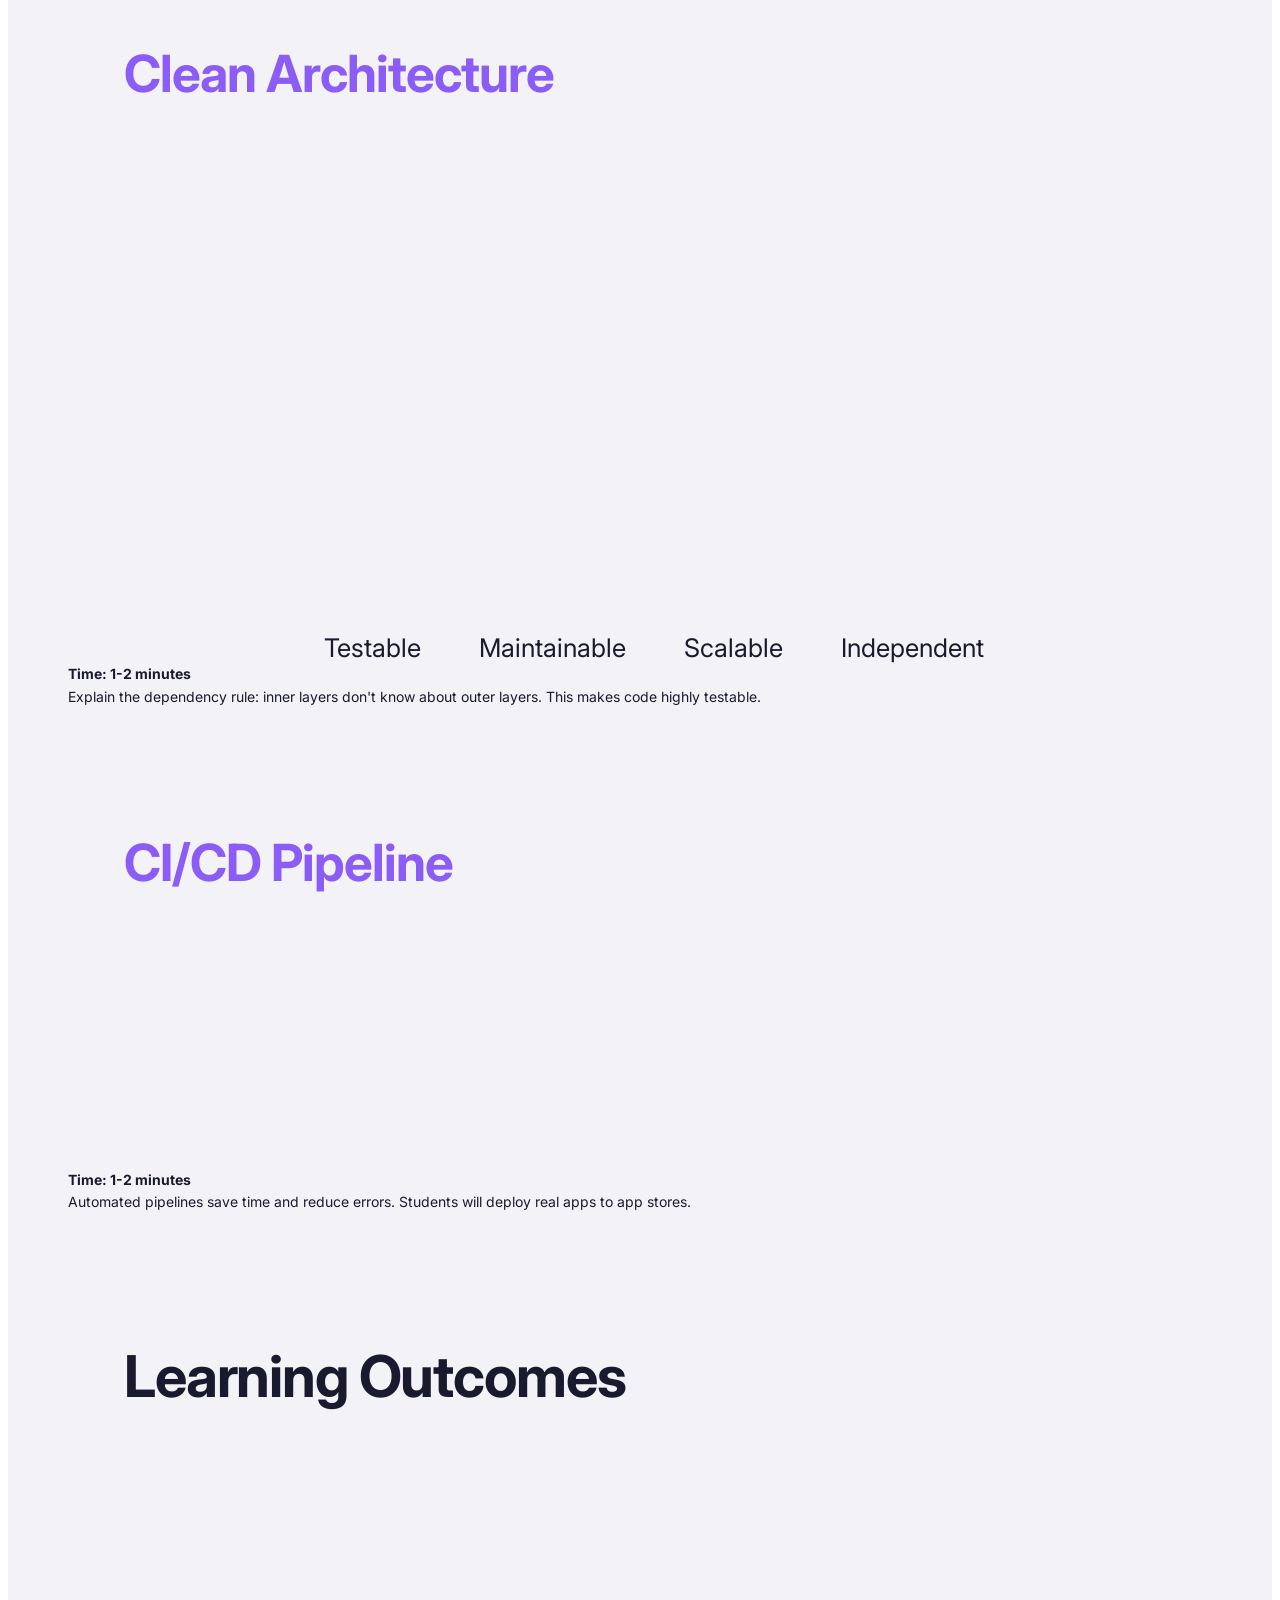
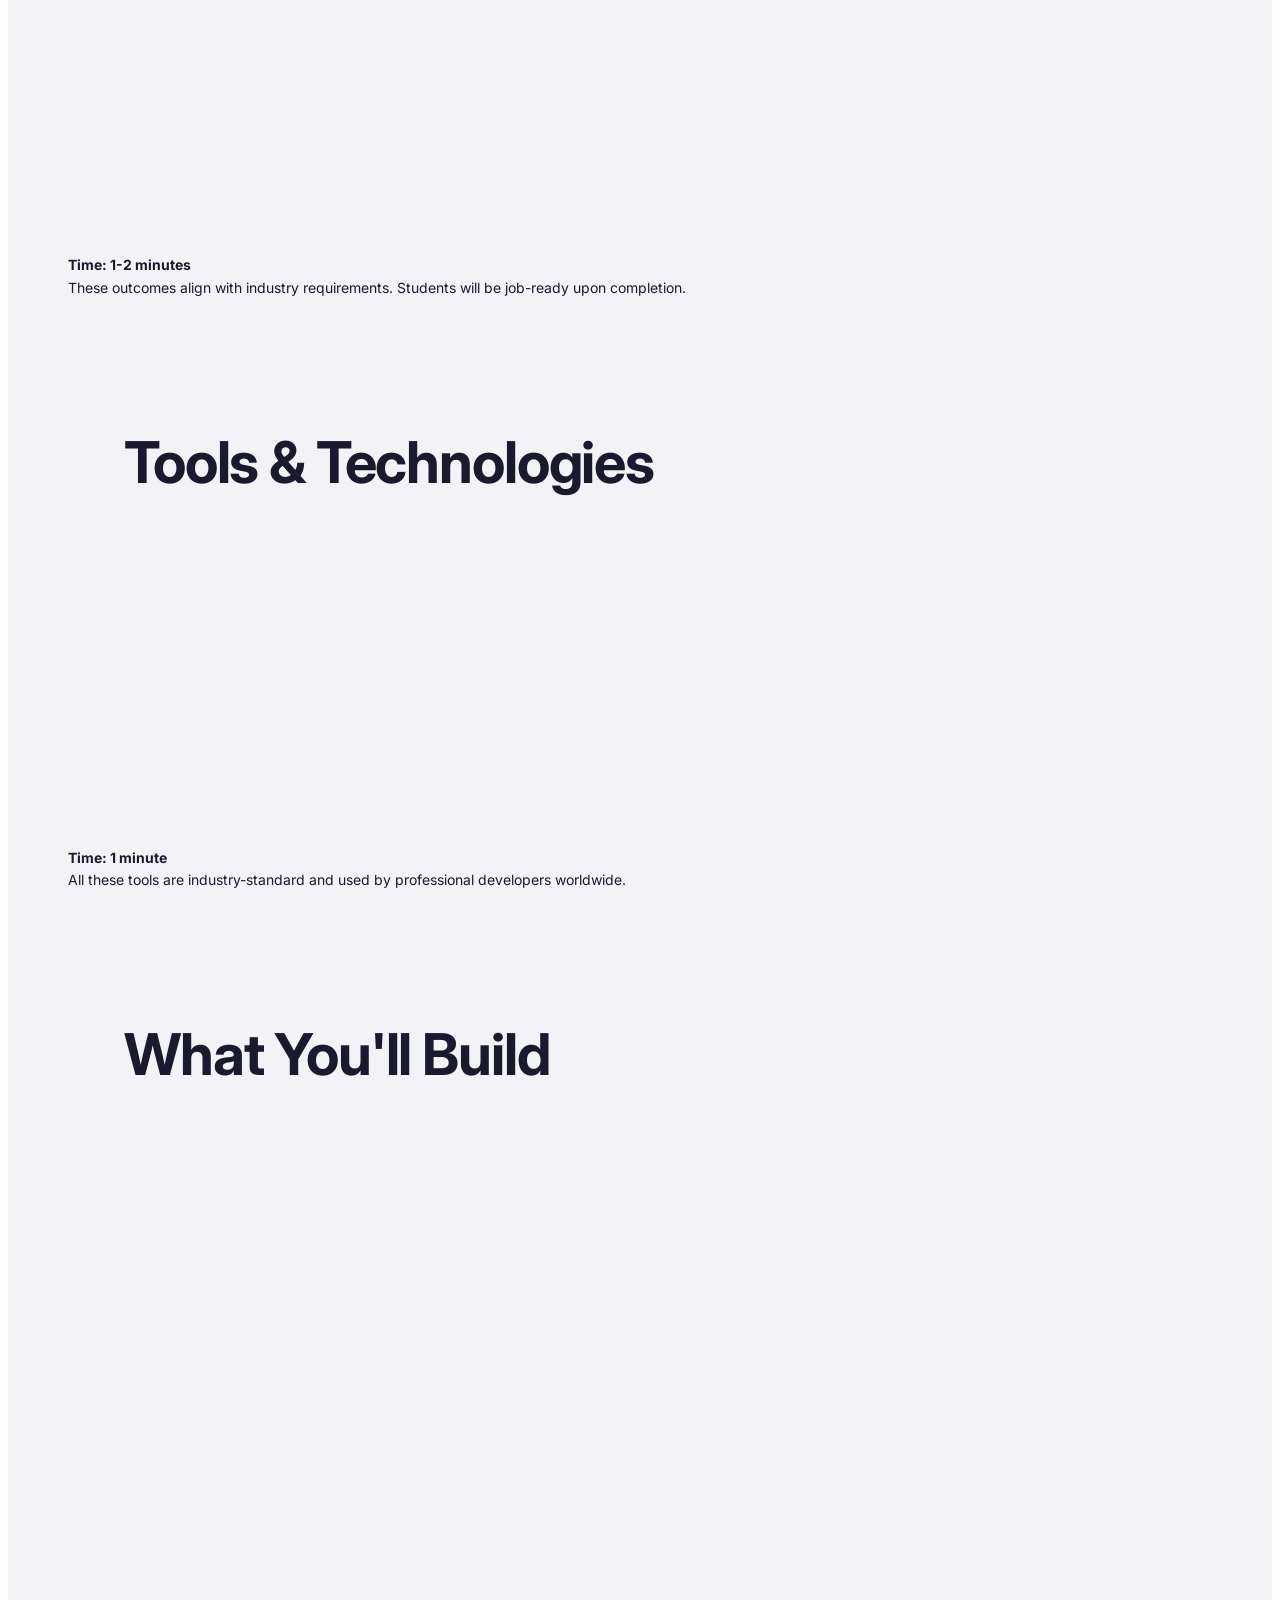
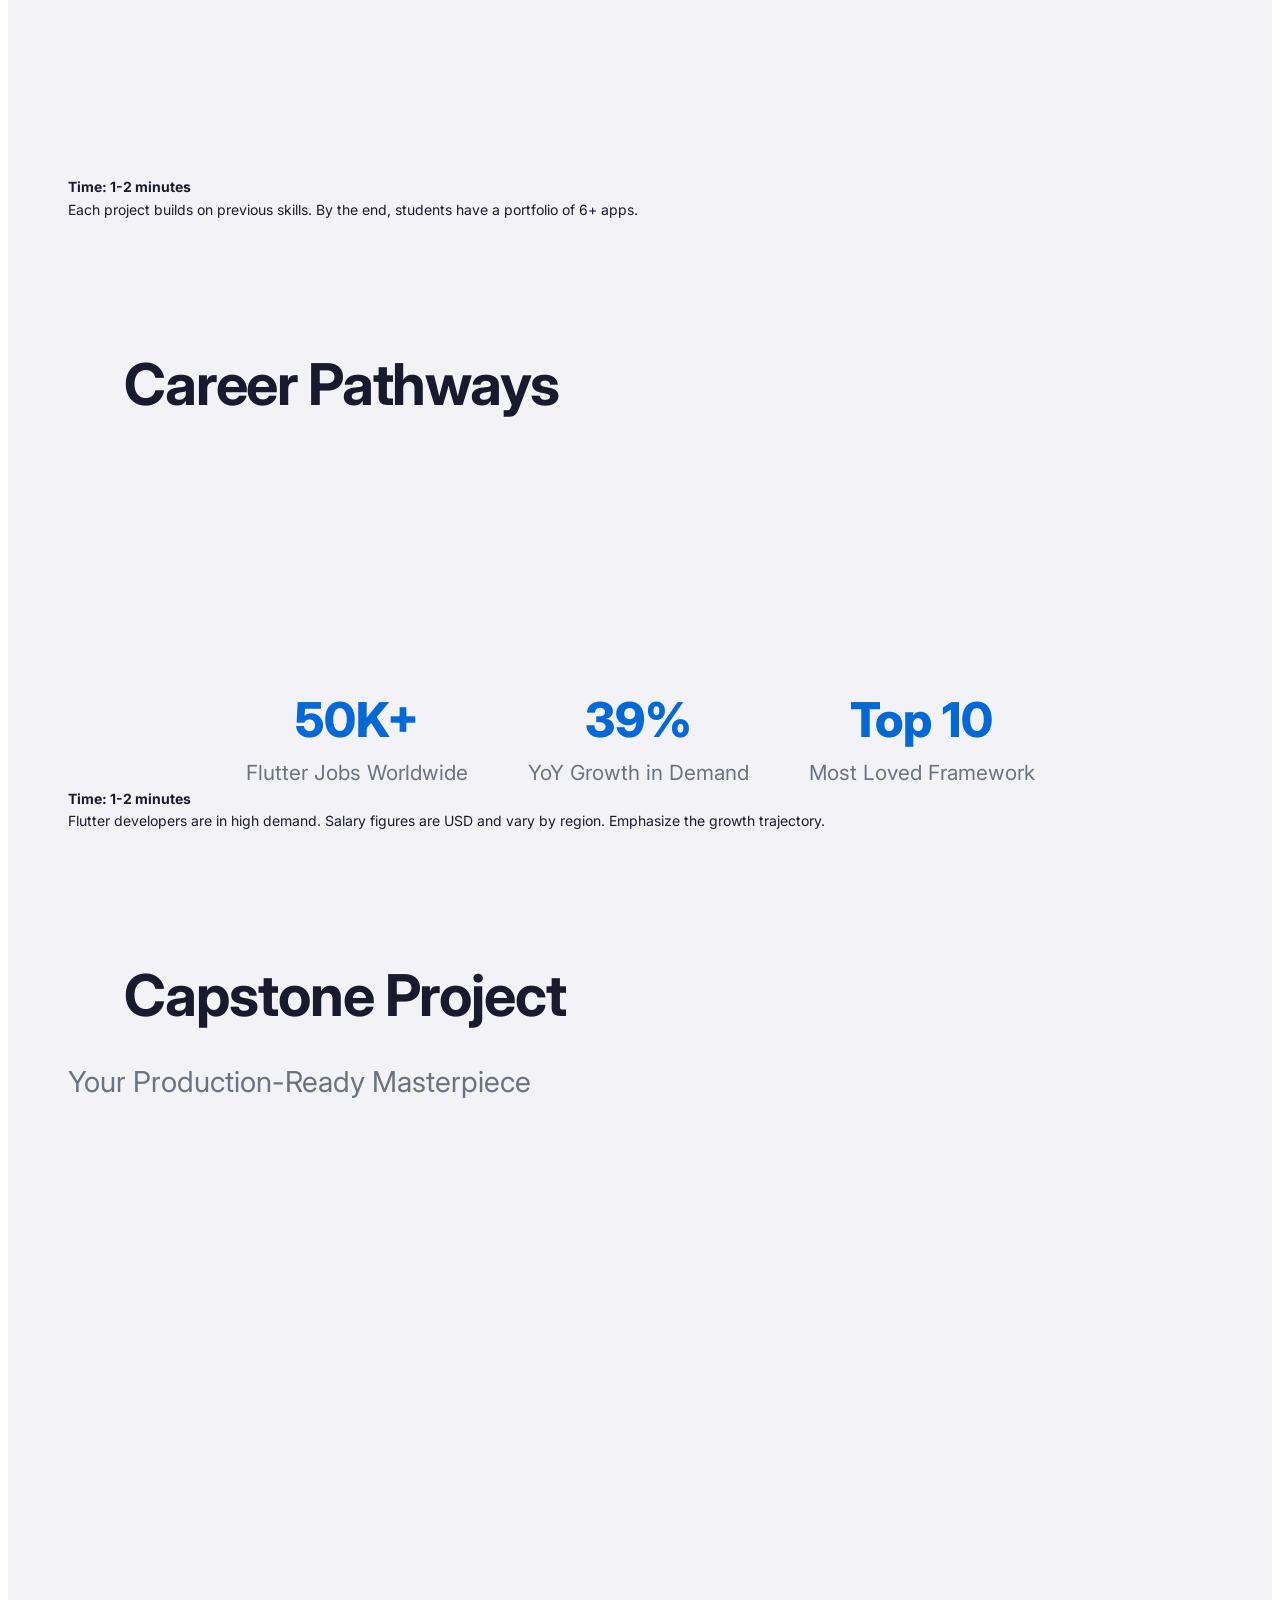
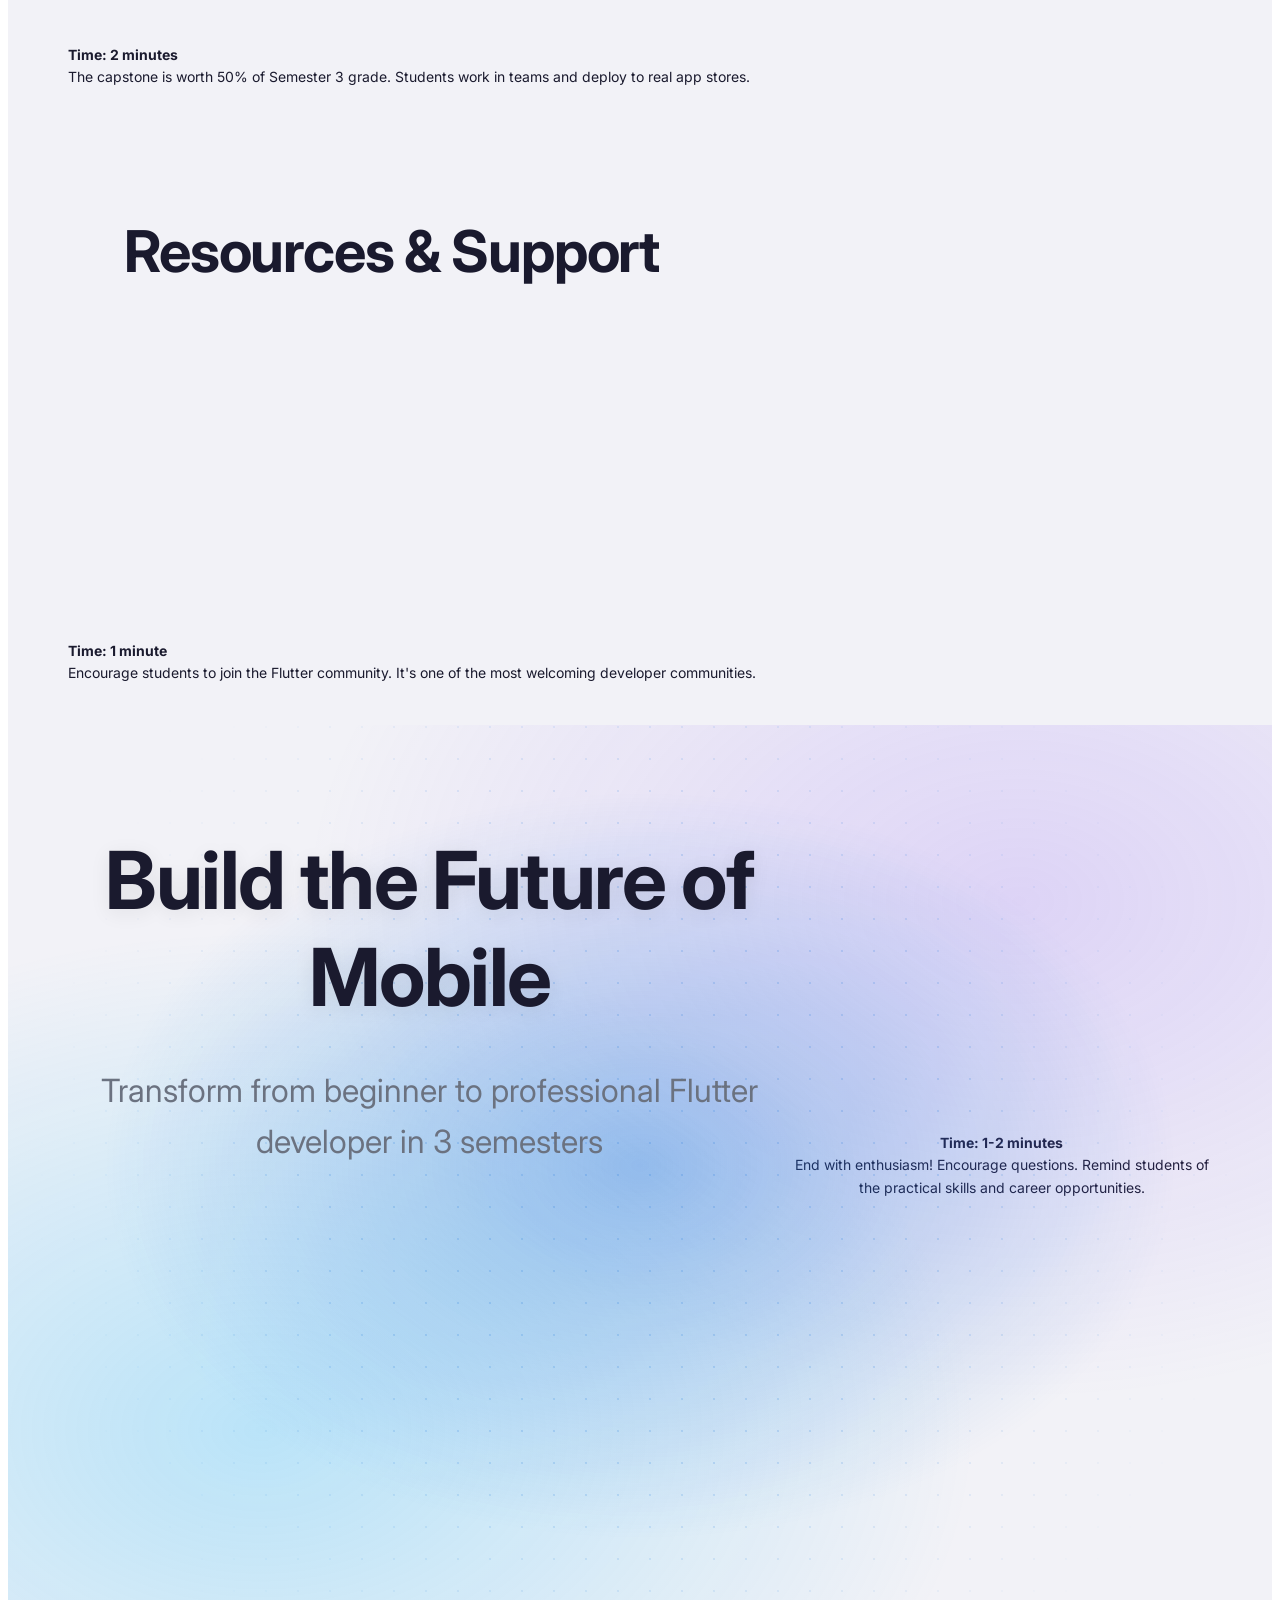
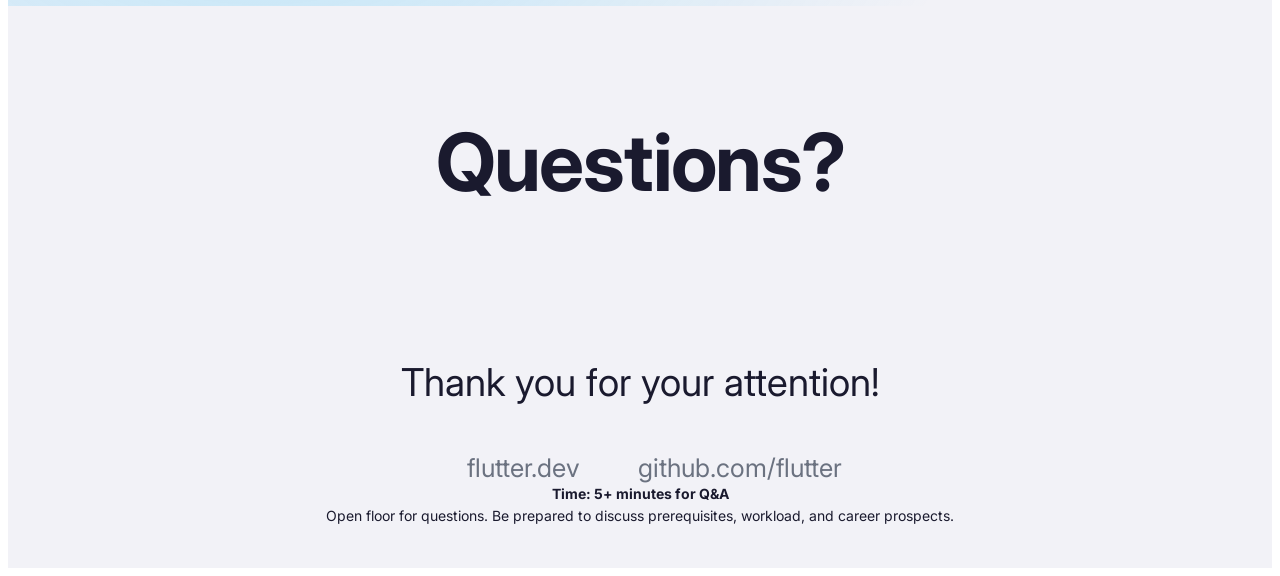
==== commit 38665a87: "Update the semester 1 projects to showcase real projects to build portfolio from" ====
--- a/slides/index.html
+++ b/slides/index.html
@@ -215,46 +215,115 @@
           </aside>
         </section>
 
-        <!-- SLIDE 5: Semester 1 - Code Sample -->
+        <!-- SLIDE 5: Semester 1 - Projects (Part 1) -->
         <section data-transition="fade">
           <h2 class="section-title semester-1">
-            <i data-lucide="code"></i> Semester 1: What You'll Build
-          </h2>
-          <div class="code-demo">
-            <pre><code class="language-dart">// Riverpod State Management
-final todoListProvider = StateNotifierProvider&lt;TodoNotifier, List&lt;Todo&gt;&gt;((ref) {
-  return TodoNotifier();
-});
-
-class TodoNotifier extends StateNotifier&lt;List&lt;Todo&gt;&gt; {
-  TodoNotifier() : super([]);
-  
-  void addTodo(String title) {
-    state = [...state, Todo(title: title)];
-  }
-}</code></pre>
-          </div>
-          <div class="app-preview fragment fade-up">
-            <div class="phone-mockup">
-              <div class="phone-screen">
-                <div class="app-header">Todo App</div>
-                <div class="todo-item">Learn Flutter Basics</div>
-                <div class="todo-item">Build Responsive UI</div>
-                <div class="todo-item">Master Riverpod</div>
-              </div>
-            </div>
-            <p class="caption">
-              Individual Project: Full CRUD Todo App with Tests
-            </p>
-          </div>
-          <aside class="notes">
-            <strong>Time: 1-2 minutes</strong><br />
-            Show how clean and readable Dart code is. Mention the 70% test
-            coverage requirement.
-          </aside>
-        </section>
-
-        <!-- SLIDE 6: Semester 2 - Backend Integration -->
+            <i data-lucide="hammer"></i> Semester 1 Projects (1/2)
+          </h2>
+          <p class="section-subtitle">Practical Applications of Core Concepts</p>
+          <div class="project-grid">
+            <div class="project-card fragment fade-up">
+              <div class="project-image">
+                <img src="https://images.unsplash.com/photo-1524995997946-a1c2e315a42f?auto=format&fit=crop&w=600&q=80" alt="Book Tracker" />
+              </div>
+              <div class="project-info">
+                <h4>Book Tracker App</h4>
+              </div>
+            </div>
+            <div class="project-card fragment fade-up">
+              <div class="project-image">
+                <img src="https://images.unsplash.com/photo-1554224155-6726b3ff858f?auto=format&fit=crop&w=600&q=80" alt="Expense Tracker" />
+              </div>
+              <div class="project-info">
+                <h4>Expense Tracker</h4>
+              </div>
+            </div>
+            <div class="project-card fragment fade-up">
+              <div class="project-image">
+                <img src="https://images.unsplash.com/photo-1517836357463-d25dfeac3438?auto=format&fit=crop&w=600&q=80" alt="Fitness Logger" />
+              </div>
+              <div class="project-info">
+                <h4>Fitness Workout Logger</h4>
+              </div>
+            </div>
+            <div class="project-card fragment fade-up">
+              <div class="project-image">
+                <img src="https://images.unsplash.com/photo-1484480974693-6ca0a78fb36b?auto=format&fit=crop&w=600&q=80" alt="Habit Tracker" />
+              </div>
+              <div class="project-info">
+                <h4>Habit Tracker</h4>
+              </div>
+            </div>
+            <div class="project-card fragment fade-up">
+              <div class="project-image">
+                <img src="https://images.unsplash.com/photo-1456513080510-7bf3a84b82f8?auto=format&fit=crop&w=600&q=80" alt="Language Flashcards" />
+              </div>
+              <div class="project-info">
+                <h4>Language Flashcards</h4>
+              </div>
+            </div>
+          </div>
+          <aside class="notes">
+            <strong>Time: 1 minute</strong><br />
+            Showcase the variety of apps students will build to master Flutter widgets and state management.
+          </aside>
+        </section>
+
+        <!-- SLIDE 6: Semester 1 - Projects (Part 2) -->
+        <section data-transition="fade">
+          <h2 class="section-title semester-1">
+            <i data-lucide="hammer"></i> Semester 1 Projects (2/2)
+          </h2>
+          <p class="section-subtitle">Building Portfolio-Ready Applications</p>
+          <div class="project-grid">
+            <div class="project-card fragment fade-up">
+              <div class="project-image">
+                <img src="https://images.unsplash.com/photo-1517842645767-c639042777db?auto=format&fit=crop&w=600&q=80" alt="Journal App" />
+              </div>
+              <div class="project-info">
+                <h4>Personal Journal</h4>
+              </div>
+            </div>
+            <div class="project-card fragment fade-up">
+              <div class="project-image">
+                <img src="https://images.unsplash.com/photo-1506784983877-45594efa4cbe?auto=format&fit=crop&w=600&q=80" alt="Pomodoro Timer" />
+              </div>
+              <div class="project-info">
+                <h4>Pomodoro Timer</h4>
+              </div>
+            </div>
+            <div class="project-card fragment fade-up">
+              <div class="project-image">
+                <img src="https://images.unsplash.com/photo-1466637574441-749b8f19452f?auto=format&fit=crop&w=600&q=80" alt="Recipe App" />
+              </div>
+              <div class="project-info">
+                <h4>Recipe Cookbook</h4>
+              </div>
+            </div>
+            <div class="project-card fragment fade-up">
+              <div class="project-image">
+                <img src="https://images.unsplash.com/photo-1540350394557-8d14678e7f91?auto=format&fit=crop&w=600&q=80" alt="Task Manager" />
+              </div>
+              <div class="project-info">
+                <h4>Task Manager Pro</h4>
+              </div>
+            </div>
+            <div class="project-card fragment fade-up">
+              <div class="project-image">
+                <img src="https://images.unsplash.com/photo-1534068731687-d70176c2e7d5?q=80&w=3087&auto=format&fit=crop&w=600&q=80" alt="Weather App" />
+              </div>
+              <div class="project-info">
+                <h4>Weather Dashboard</h4>
+              </div>
+            </div>
+          </div>
+          <aside class="notes">
+            <strong>Time: 1 minute</strong><br />
+            By the end of Semester 1, students will have a GitHub portfolio full of these apps.
+          </aside>
+        </section>
+
+        <!-- SLIDE 7: Semester 2 - Backend Integration -->
         <section data-transition="slide">
           <h2 class="section-title semester-2">
             <i data-lucide="server"></i> Semester 2: Backend Integration
@@ -303,7 +372,7 @@
           </aside>
         </section>
 
-        <!-- SLIDE 7: Backend Integration Flow -->
+        <!-- SLIDE 8: Backend Integration Flow -->
         <section data-transition="fade">
           <h2 class="section-title semester-2">
             <i data-lucide="git-branch"></i> Backend Architecture
@@ -351,7 +420,7 @@
           </aside>
         </section>
 
-        <!-- SLIDE 8: Semester 3 - Advanced Topics -->
+        <!-- SLIDE 9: Semester 3 - Advanced Topics -->
         <section data-transition="slide">
           <h2 class="section-title semester-3">
             <i data-lucide="brain"></i> Semester 3: Advanced Topics
@@ -400,7 +469,7 @@
           </aside>
         </section>
 
-        <!-- SLIDE 9: Clean Architecture Diagram -->
+        <!-- SLIDE 10: Clean Architecture Diagram -->
         <section data-transition="fade">
           <h2 class="section-title semester-3">
             <i data-lucide="layers"></i> Clean Architecture
@@ -437,7 +506,7 @@
           </aside>
         </section>
 
-        <!-- SLIDE 10: CI/CD Pipeline -->
+        <!-- SLIDE 11: CI/CD Pipeline -->
         <section data-transition="fade">
           <h2 class="section-title semester-3">
             <i data-lucide="git-merge"></i> CI/CD Pipeline
@@ -486,7 +555,7 @@
           </aside>
         </section>
 
-        <!-- SLIDE 11: Learning Outcomes -->
+        <!-- SLIDE 12: Learning Outcomes -->
         <section data-transition="slide">
           <h2 class="section-title">
             <i data-lucide="target"></i> Learning Outcomes
@@ -540,7 +609,7 @@
           </aside>
         </section>
 
-        <!-- SLIDE 12: Tools & Technologies -->
+        <!-- SLIDE 13: Tools & Technologies -->
         <section data-transition="slide">
           <h2 class="section-title">
             <i data-lucide="wrench"></i> Tools & Technologies
@@ -595,7 +664,7 @@
           </aside>
         </section>
 
-        <!-- SLIDE 13: Real-World Applications -->
+        <!-- SLIDE 14: Real-World Applications -->
         <section data-transition="slide">
           <h2 class="section-title">
             <i data-lucide="smartphone"></i> What You'll Build
@@ -645,7 +714,7 @@
           </aside>
         </section>
 
-        <!-- SLIDE 14: Career Pathways -->
+        <!-- SLIDE 15: Career Pathways -->
         <section data-transition="slide">
           <h2 class="section-title">
             <i data-lucide="trending-up"></i> Career Pathways
@@ -692,7 +761,7 @@
           </aside>
         </section>
 
-        <!-- SLIDE 15: Capstone Project -->
+        <!-- SLIDE 16: Capstone Project -->
         <section data-transition="slide">
           <h2 class="section-title">
             <i data-lucide="trophy"></i> Capstone Project
@@ -732,7 +801,7 @@
           </aside>
         </section>
 
-        <!-- SLIDE 16: Resources -->
+        <!-- SLIDE 17: Resources -->
         <section data-transition="slide">
           <h2 class="section-title">
             <i data-lucide="book-open"></i> Resources & Support
@@ -773,7 +842,7 @@
           </aside>
         </section>
 
-        <!-- SLIDE 17: Call to Action -->
+        <!-- SLIDE 18: Call to Action -->
         <section data-transition="zoom" class="cta-slide">
           <div class="cta-content">
             <h1 class="cta-title">Build the Future of Mobile</h1>
@@ -812,7 +881,7 @@
           </aside>
         </section>
 
-        <!-- SLIDE 18: Q&A -->
+        <!-- SLIDE 19: Q&A -->
         <section data-transition="fade" class="qa-slide">
           <h1 class="qa-title">Questions?</h1>
           <div class="thank-you fragment fade-in">
--- a/slides/styles/custom.css
+++ b/slides/styles/custom.css
@@ -1657,6 +1657,74 @@
 }
 
 /* ============================================
+   Project Showcase
+   ============================================ */
+
+.project-grid {
+    display: grid;
+    grid-template-columns: repeat(5, 1fr); /* 5 items per row/slide */
+    gap: 20px;
+    margin-top: 1em;
+}
+
+.project-card {
+    display: flex;
+    flex-direction: column;
+    align-items: center;
+    background: var(--surface);
+    backdrop-filter: blur(var(--glass-blur)) saturate(var(--glass-saturate));
+    -webkit-backdrop-filter: blur(var(--glass-blur)) saturate(var(--glass-saturate));
+    border-radius: 16px;
+    overflow: hidden;
+    border: var(--glass-border);
+    box-shadow: var(--glass-outer-shadow), var(--glass-inner-shadow);
+    transition: all 0.4s cubic-bezier(0.4, 0, 0.2, 1);
+    height: 100%;
+}
+
+.project-card:hover {
+    transform: translateY(-8px);
+    background: var(--surface-hover);
+    box-shadow: var(--glass-outer-shadow), var(--glass-inner-shadow), 0 12px 40px var(--shadow-lg);
+}
+
+.project-image {
+    width: 100%;
+    height: 140px;
+    overflow: hidden;
+    position: relative;
+}
+
+.project-image img {
+    width: 100%;
+    height: 100%;
+    object-fit: cover;
+    transition: transform 0.6s ease;
+}
+
+.project-card:hover .project-image img {
+    transform: scale(1.1);
+}
+
+.project-info {
+    padding: 15px;
+    text-align: center;
+    width: 100%;
+    flex: 1;
+    display: flex;
+    align-items: center;
+    justify-content: center;
+}
+
+.project-info h4 {
+    font-size: 0.8em;
+    margin: 0;
+    color: var(--text);
+    font-weight: 600;
+    line-height: 1.3;
+}
+
+/* ============================================
    Animations
    ============================================ */
 
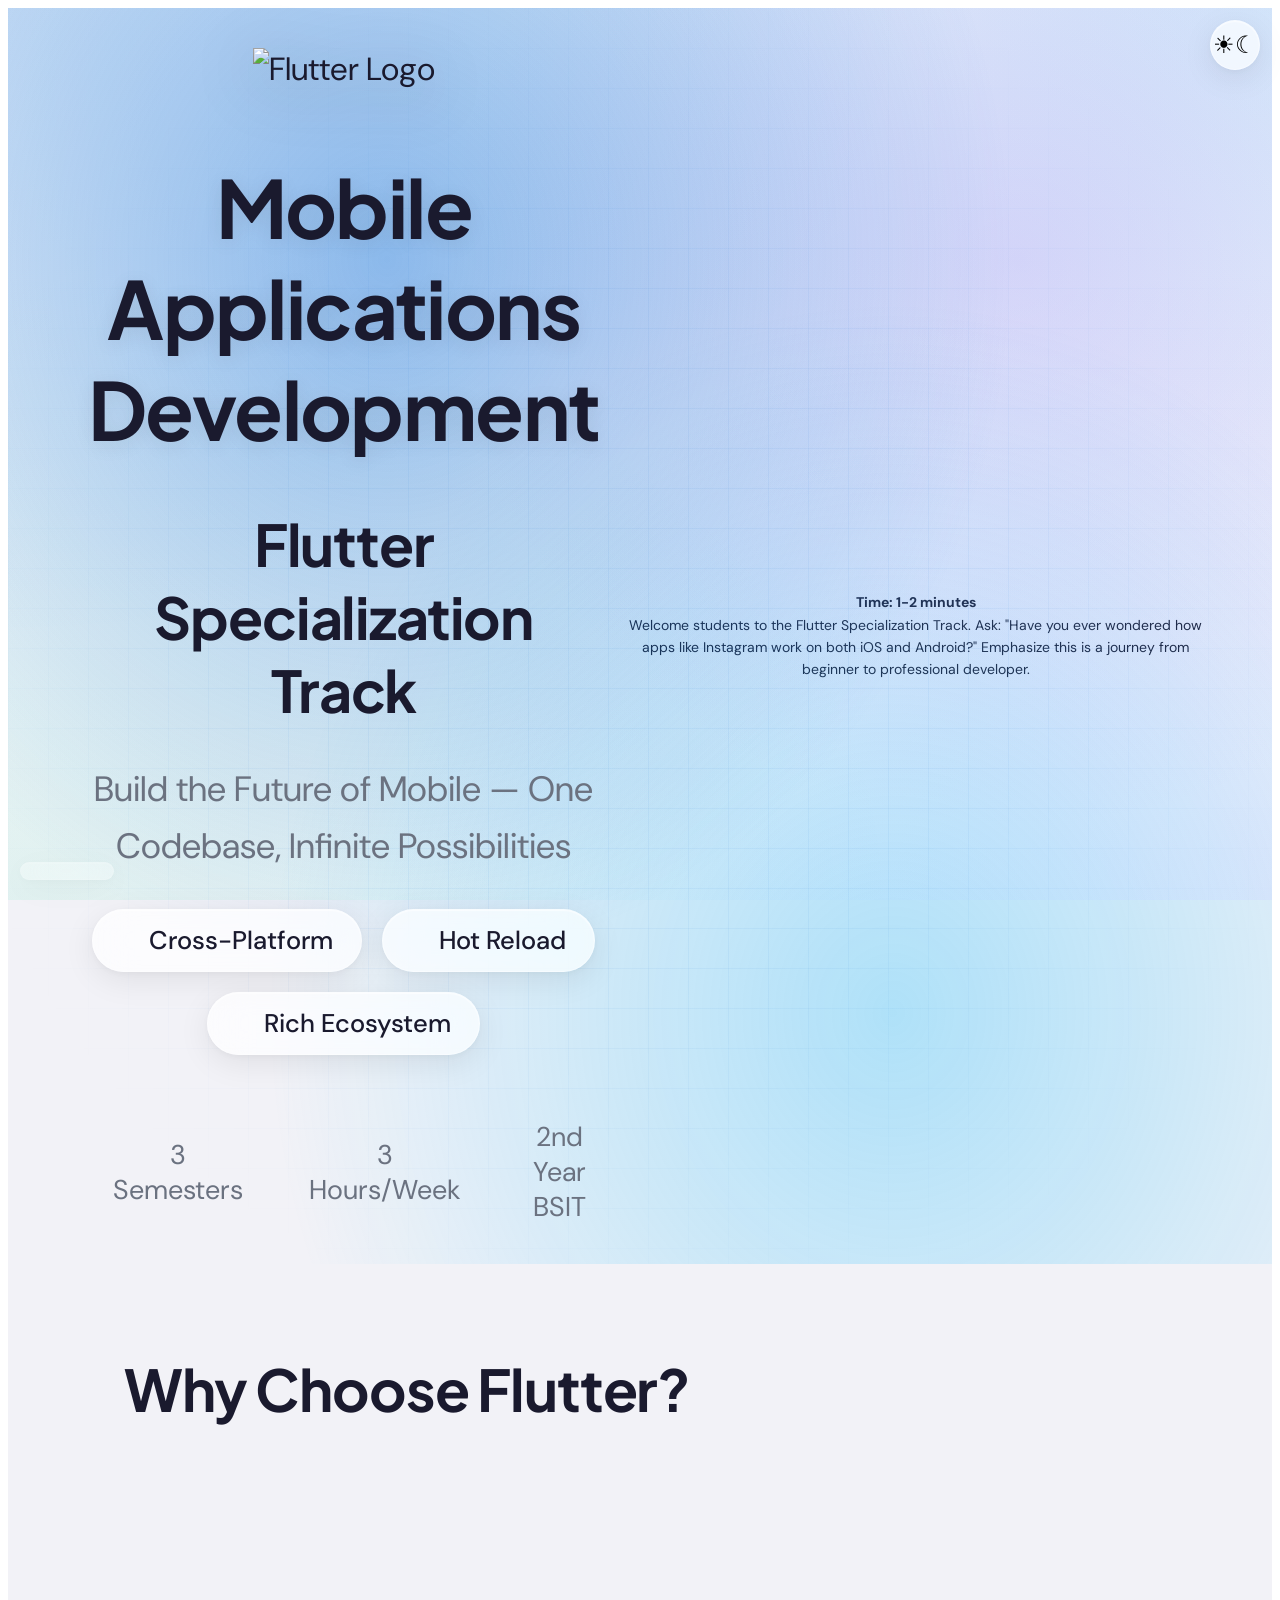
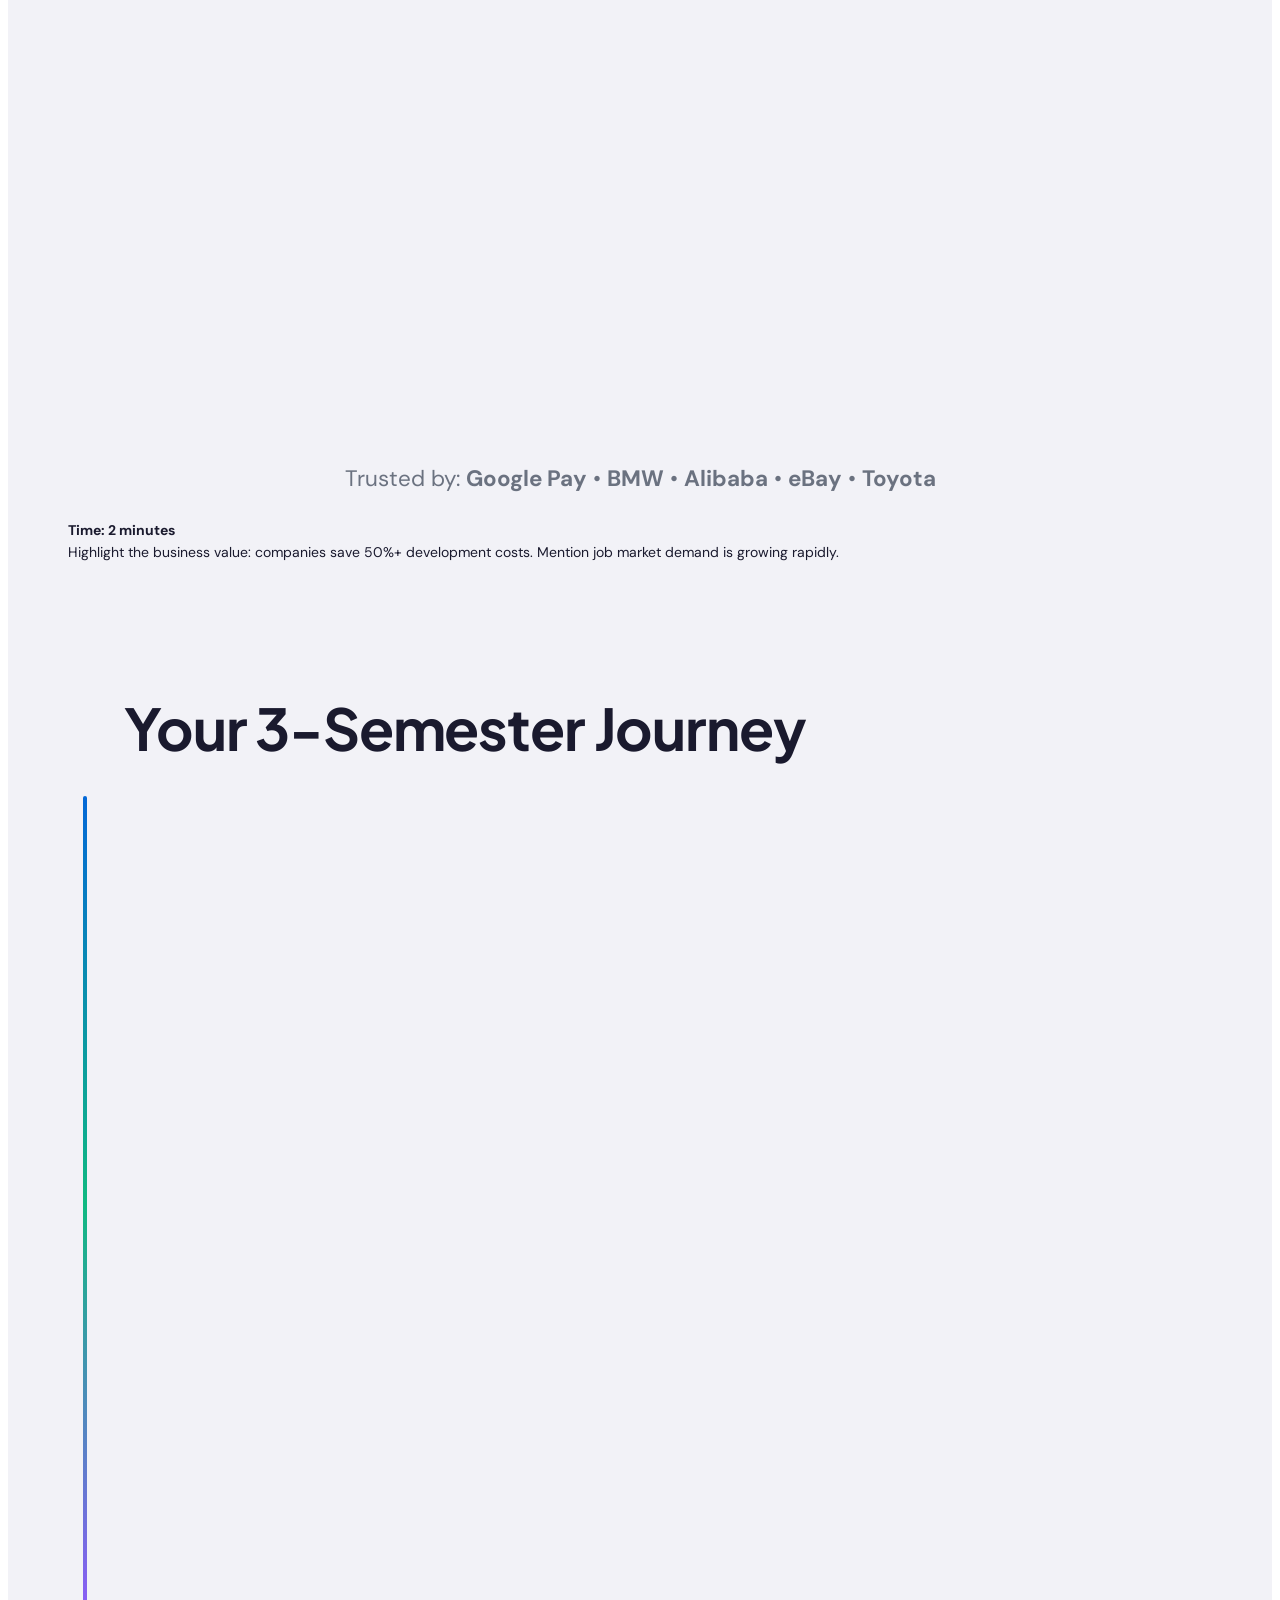
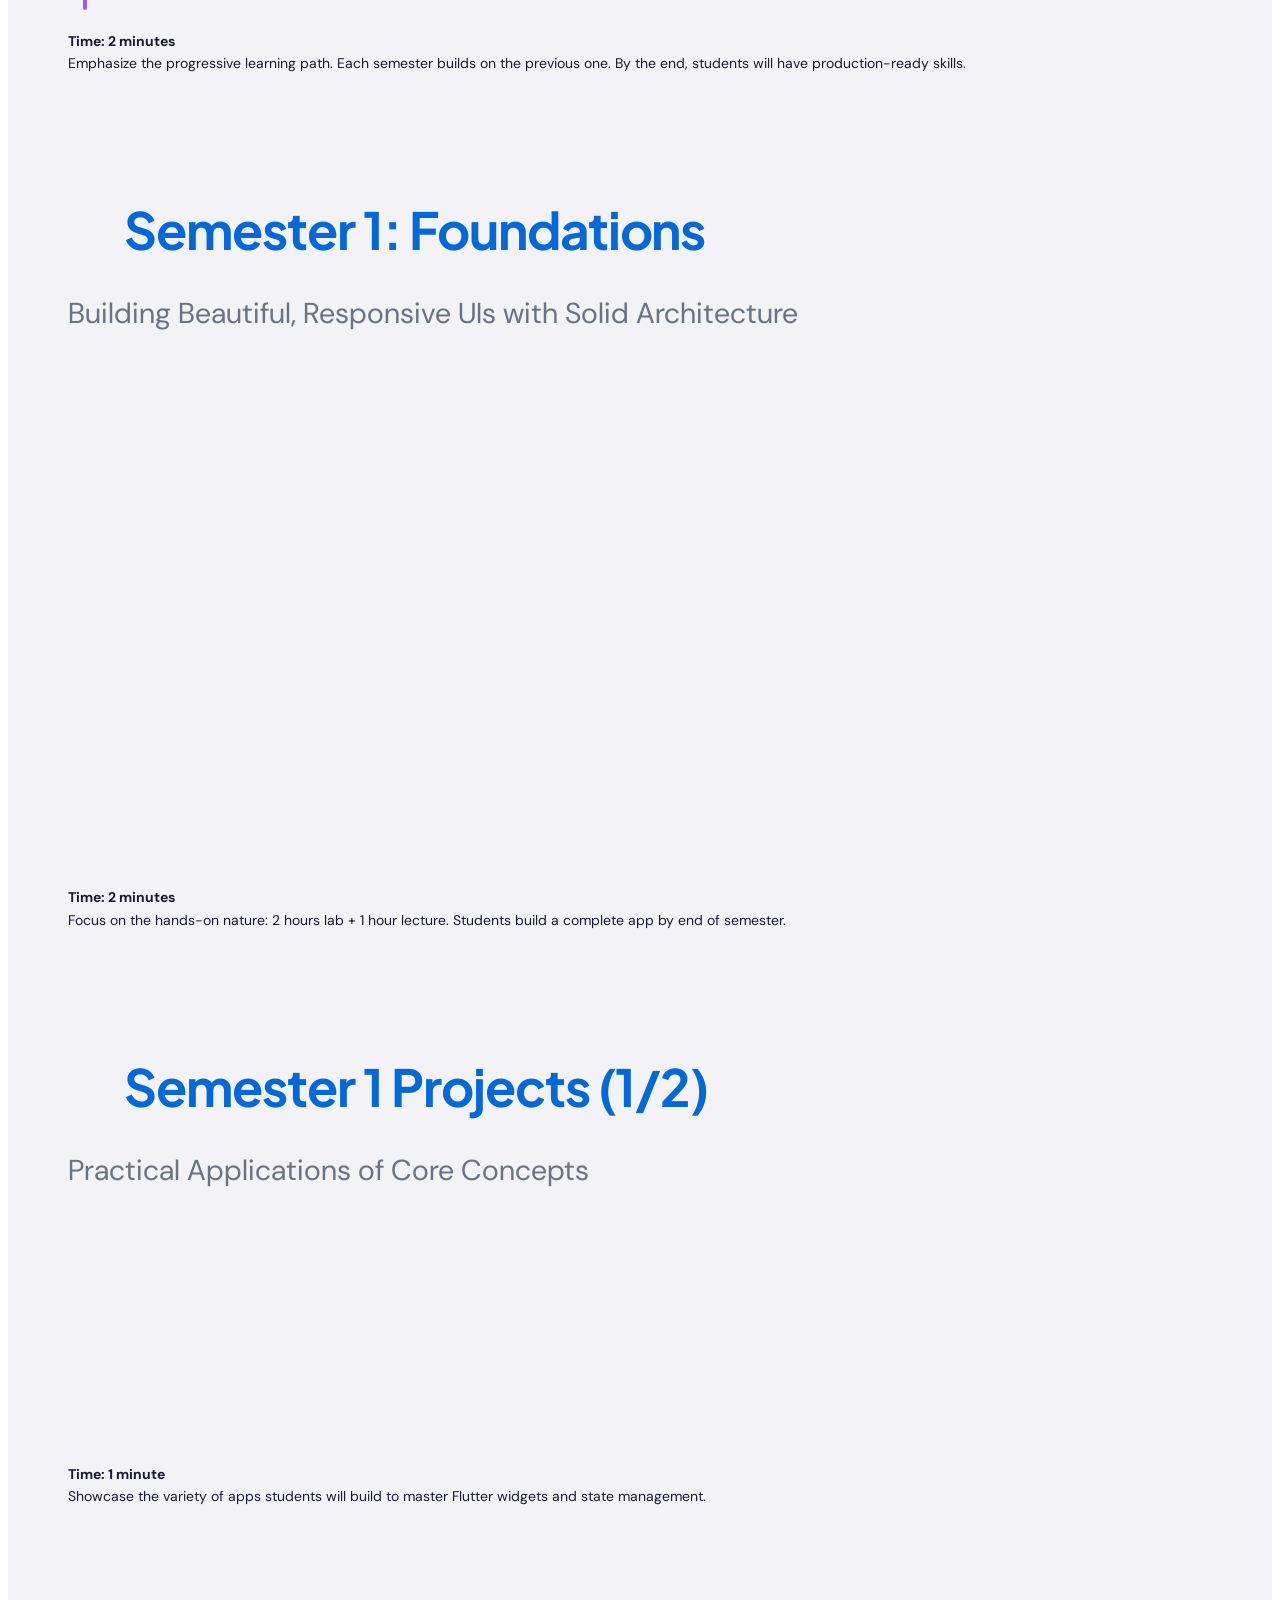
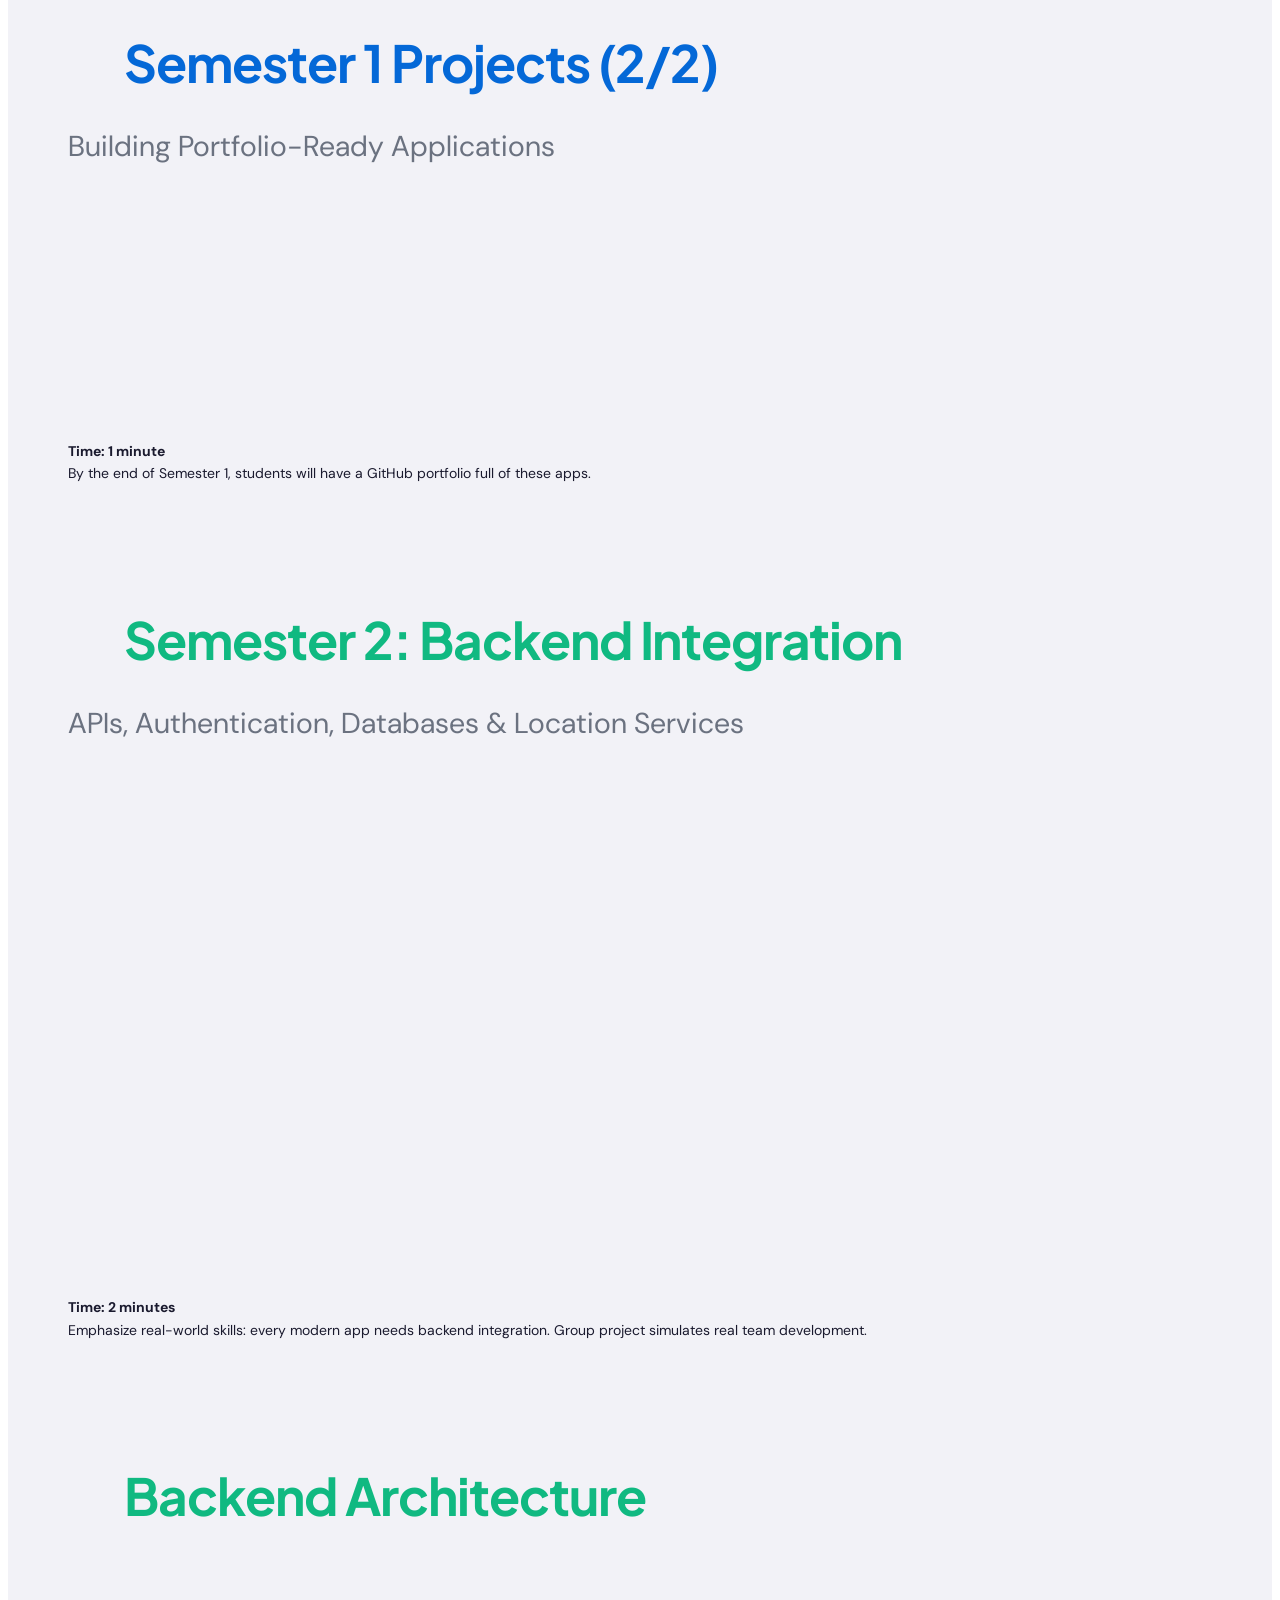
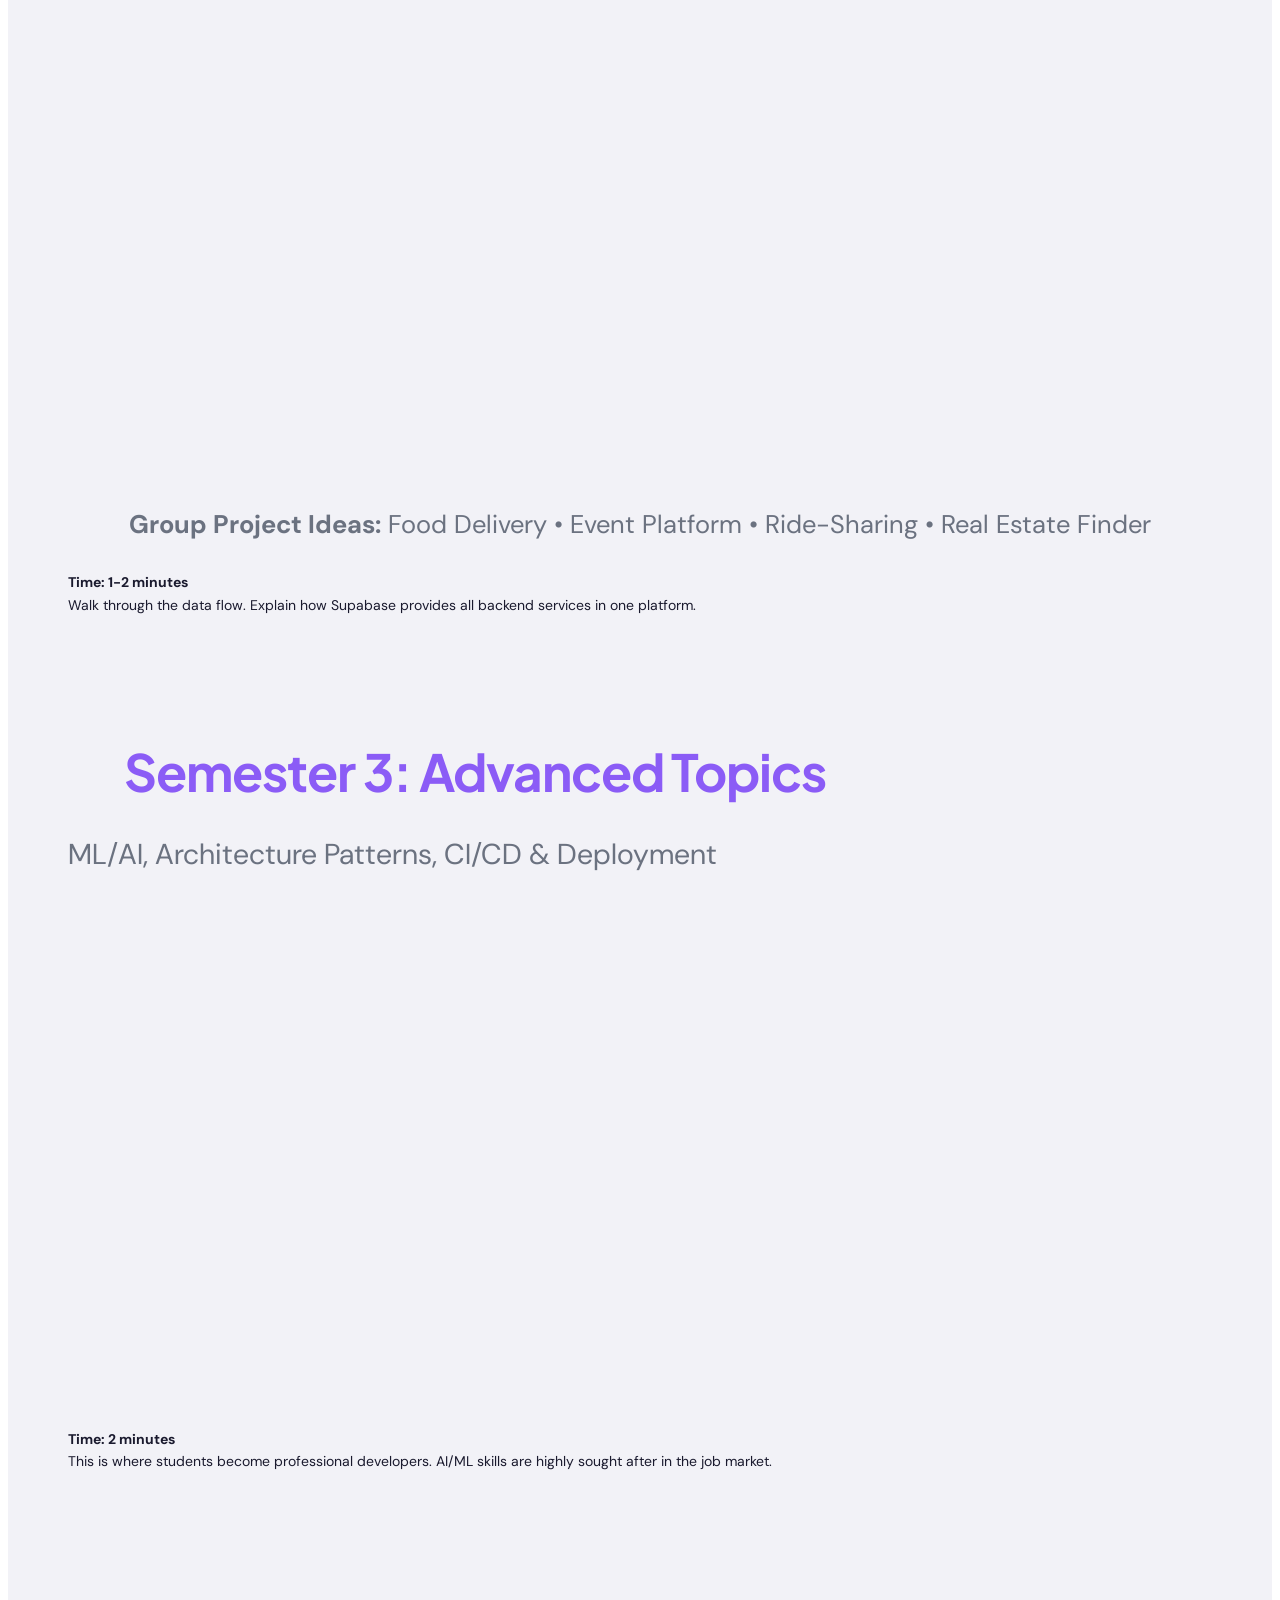
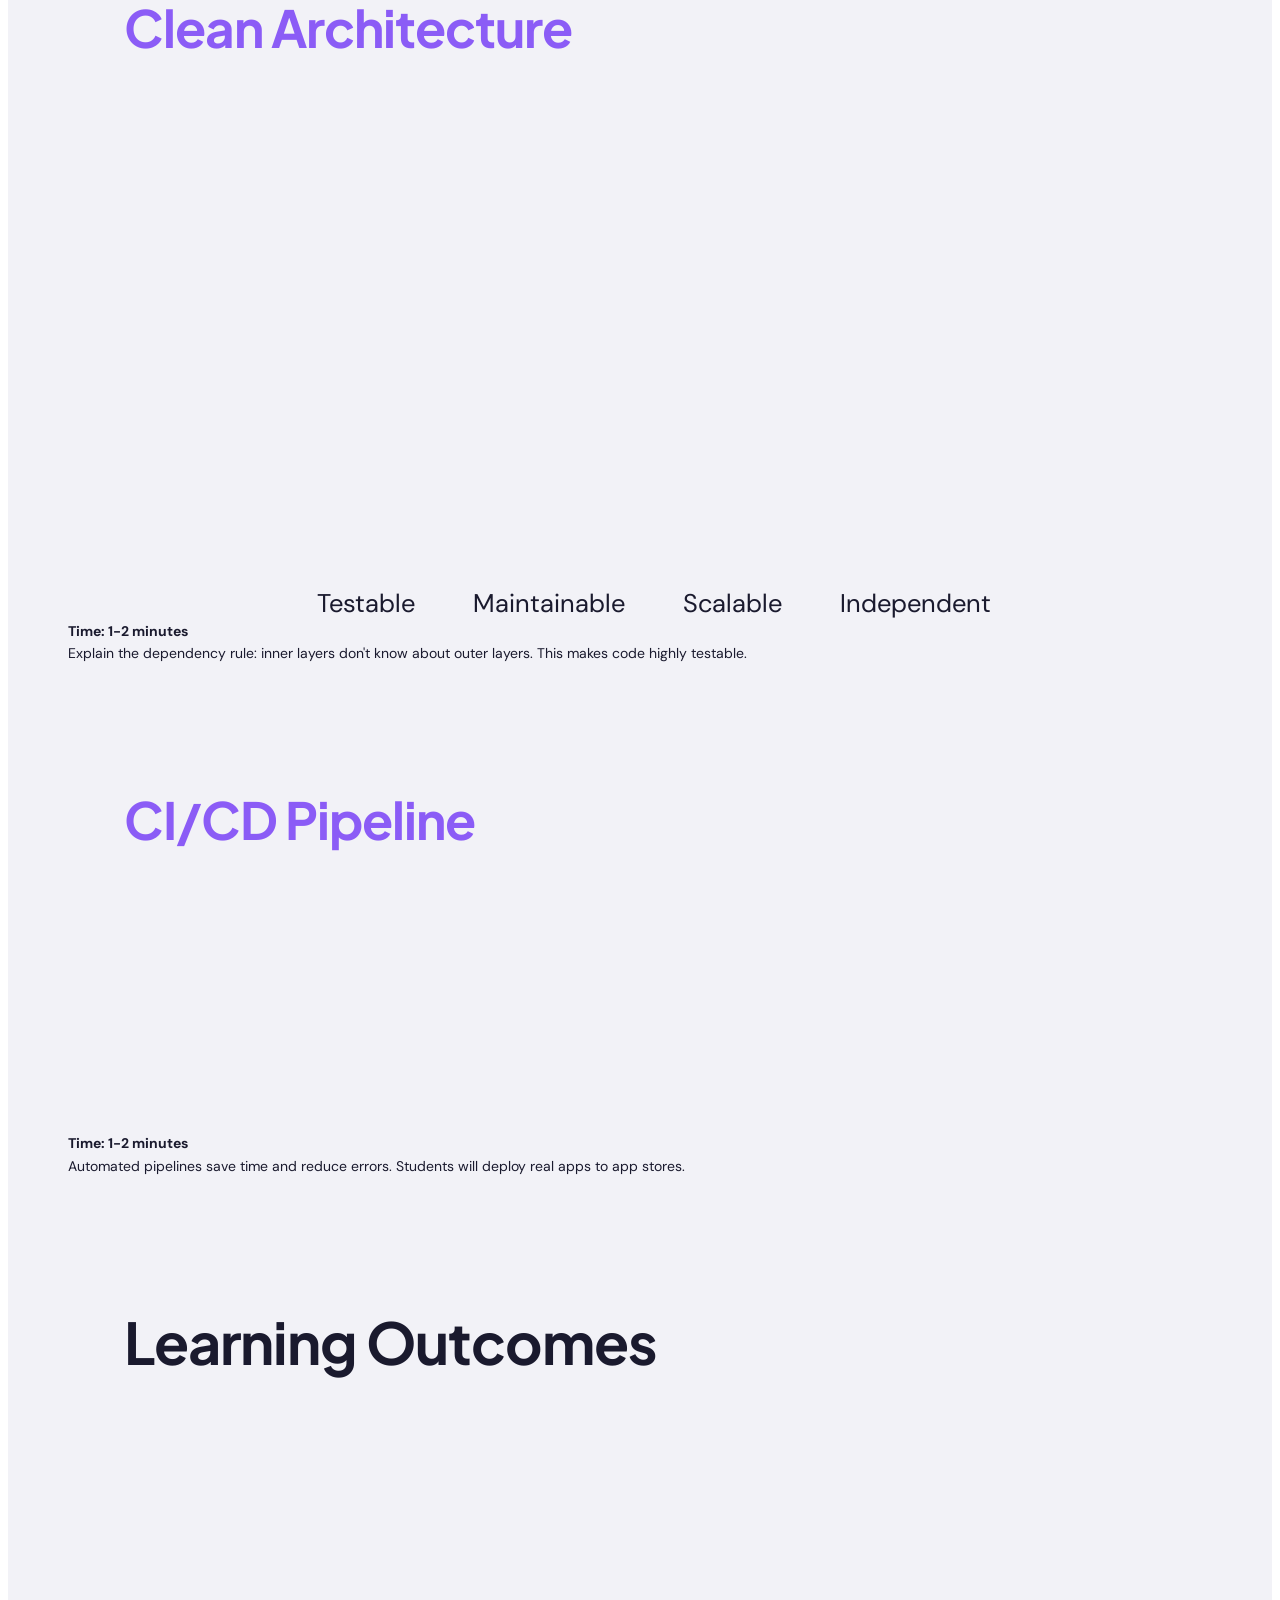
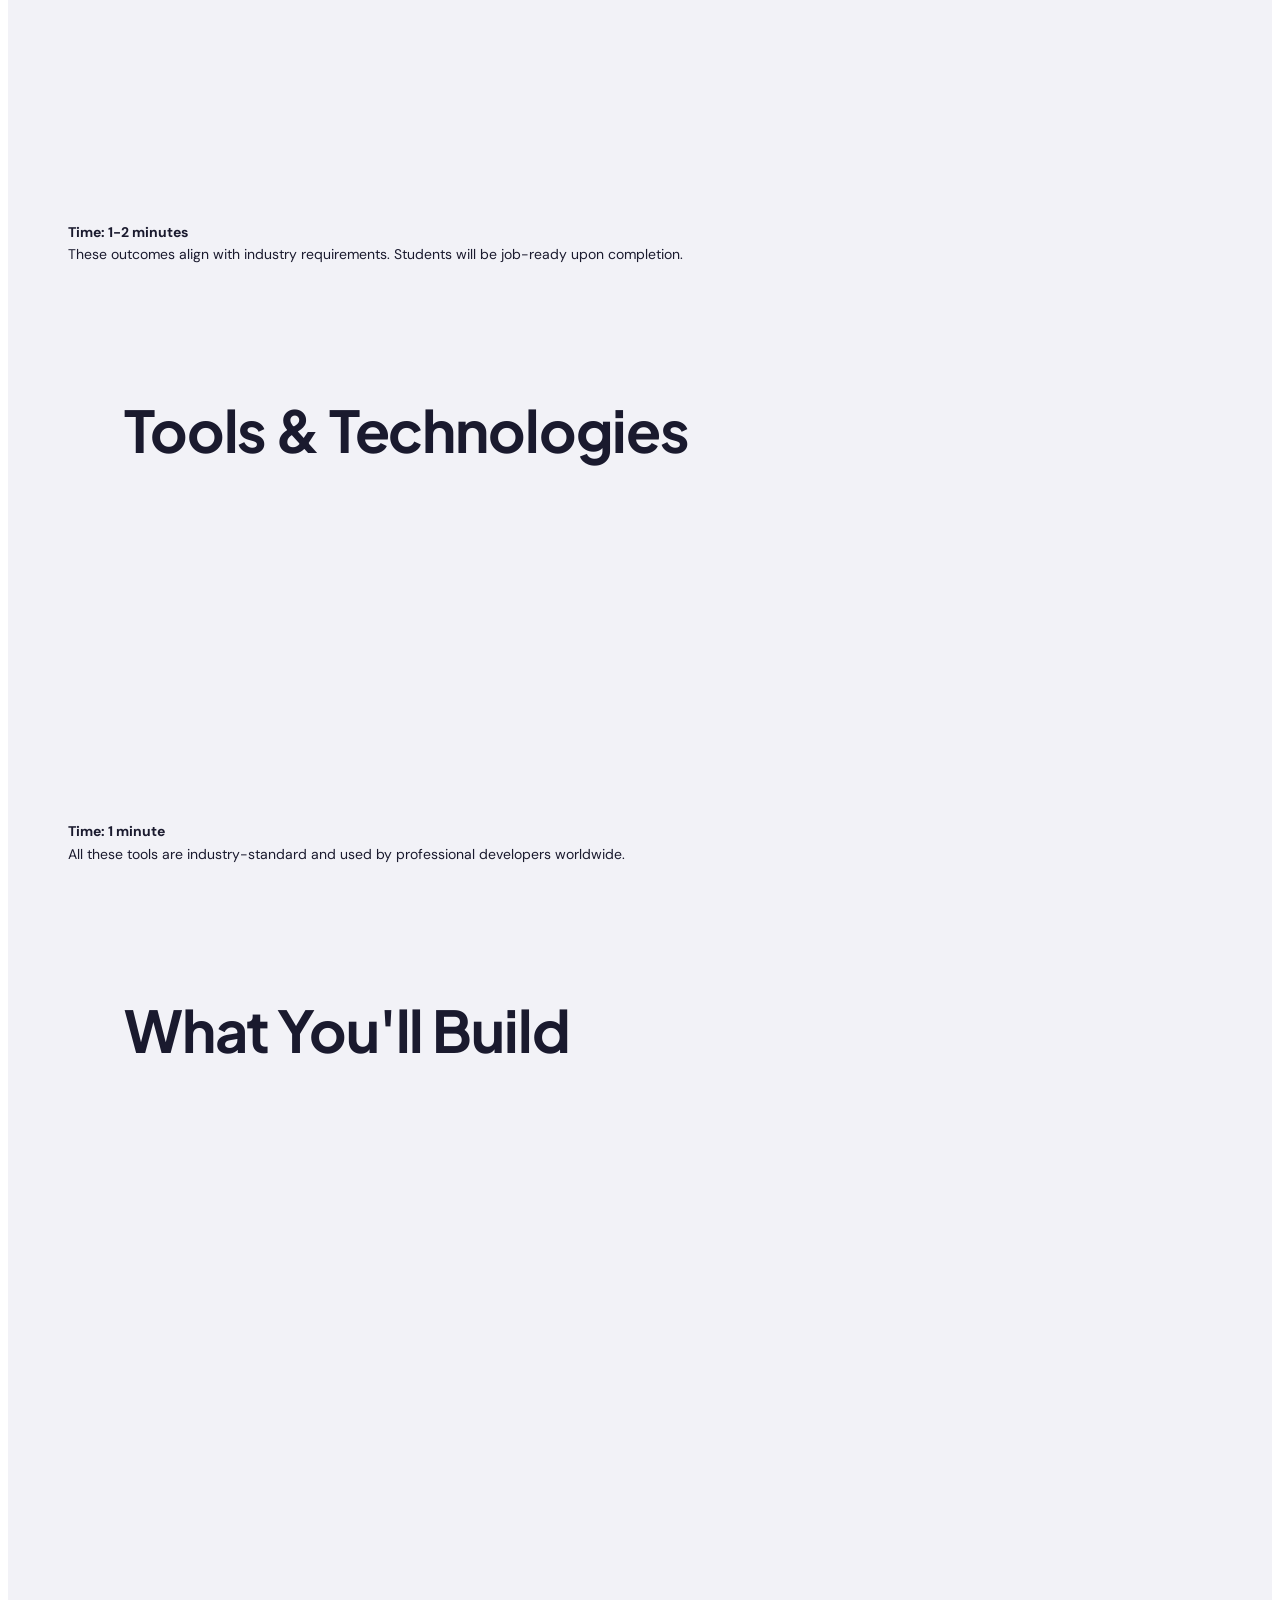
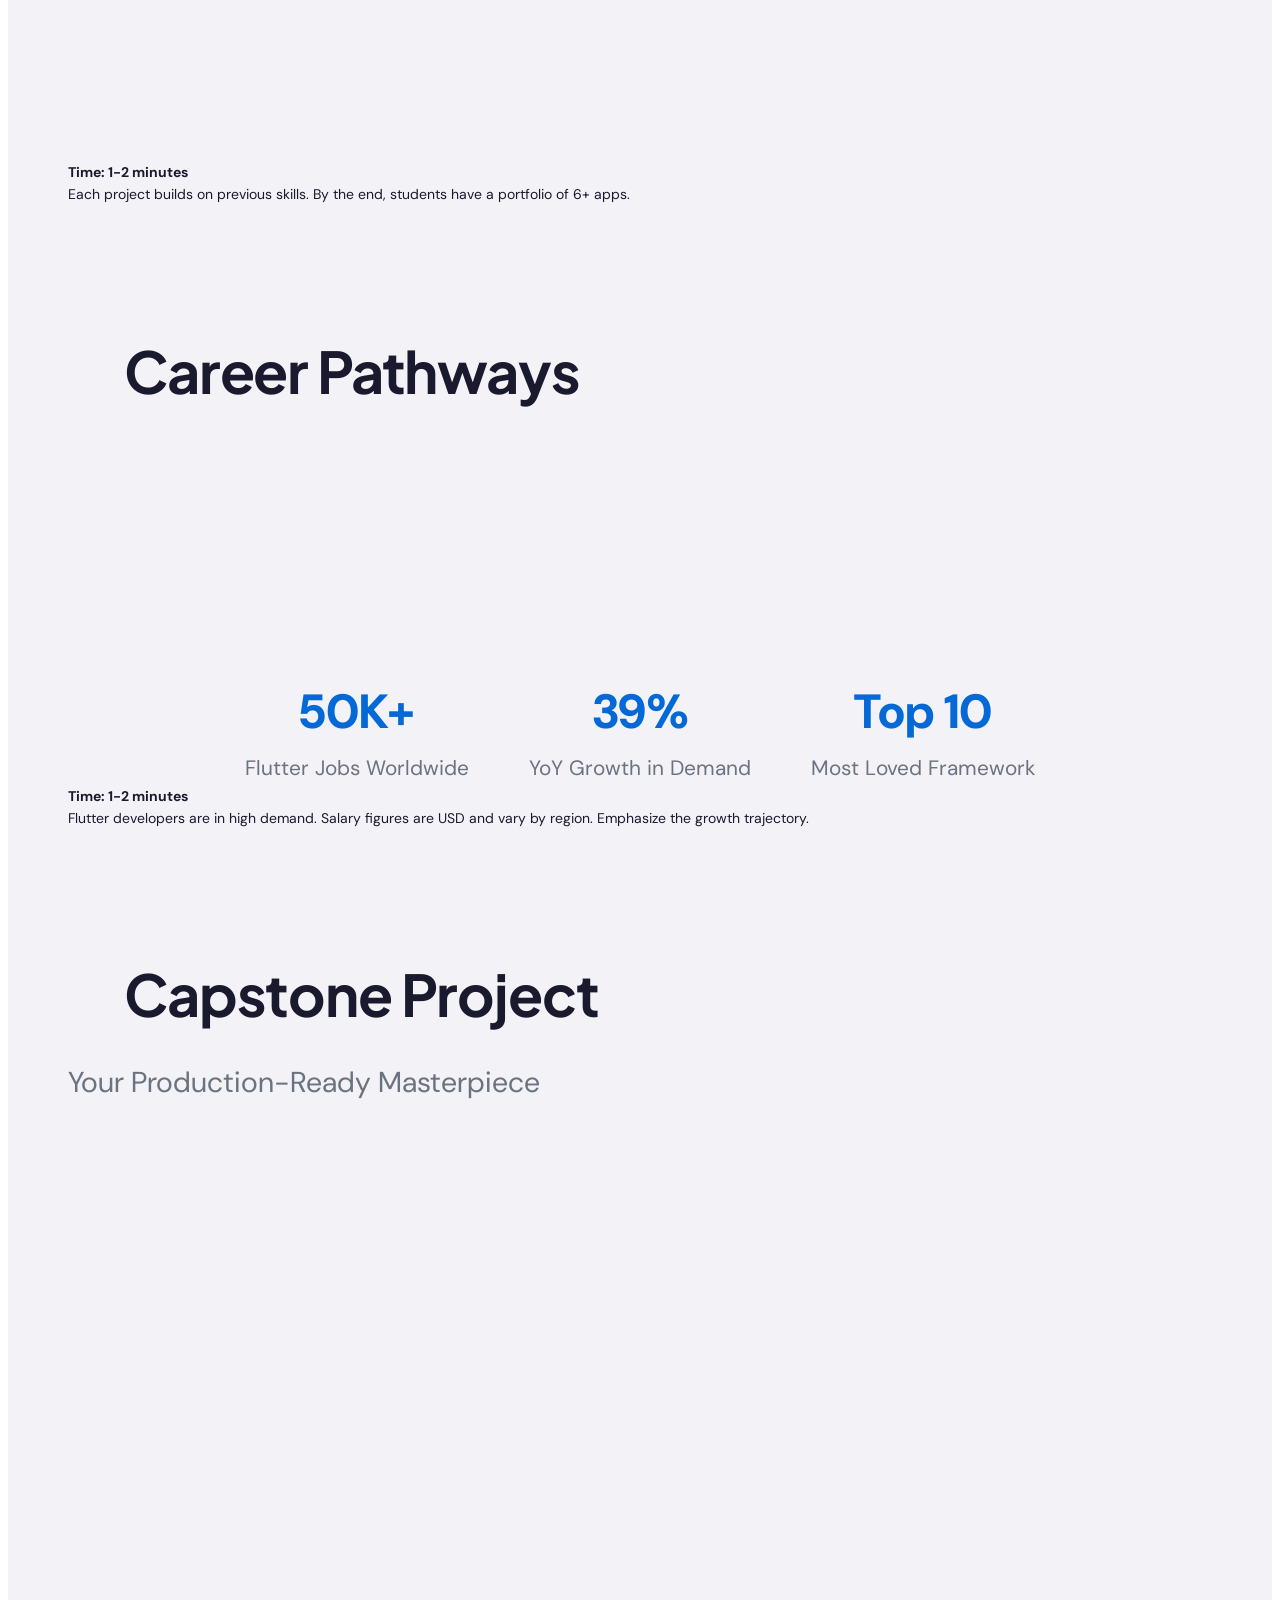
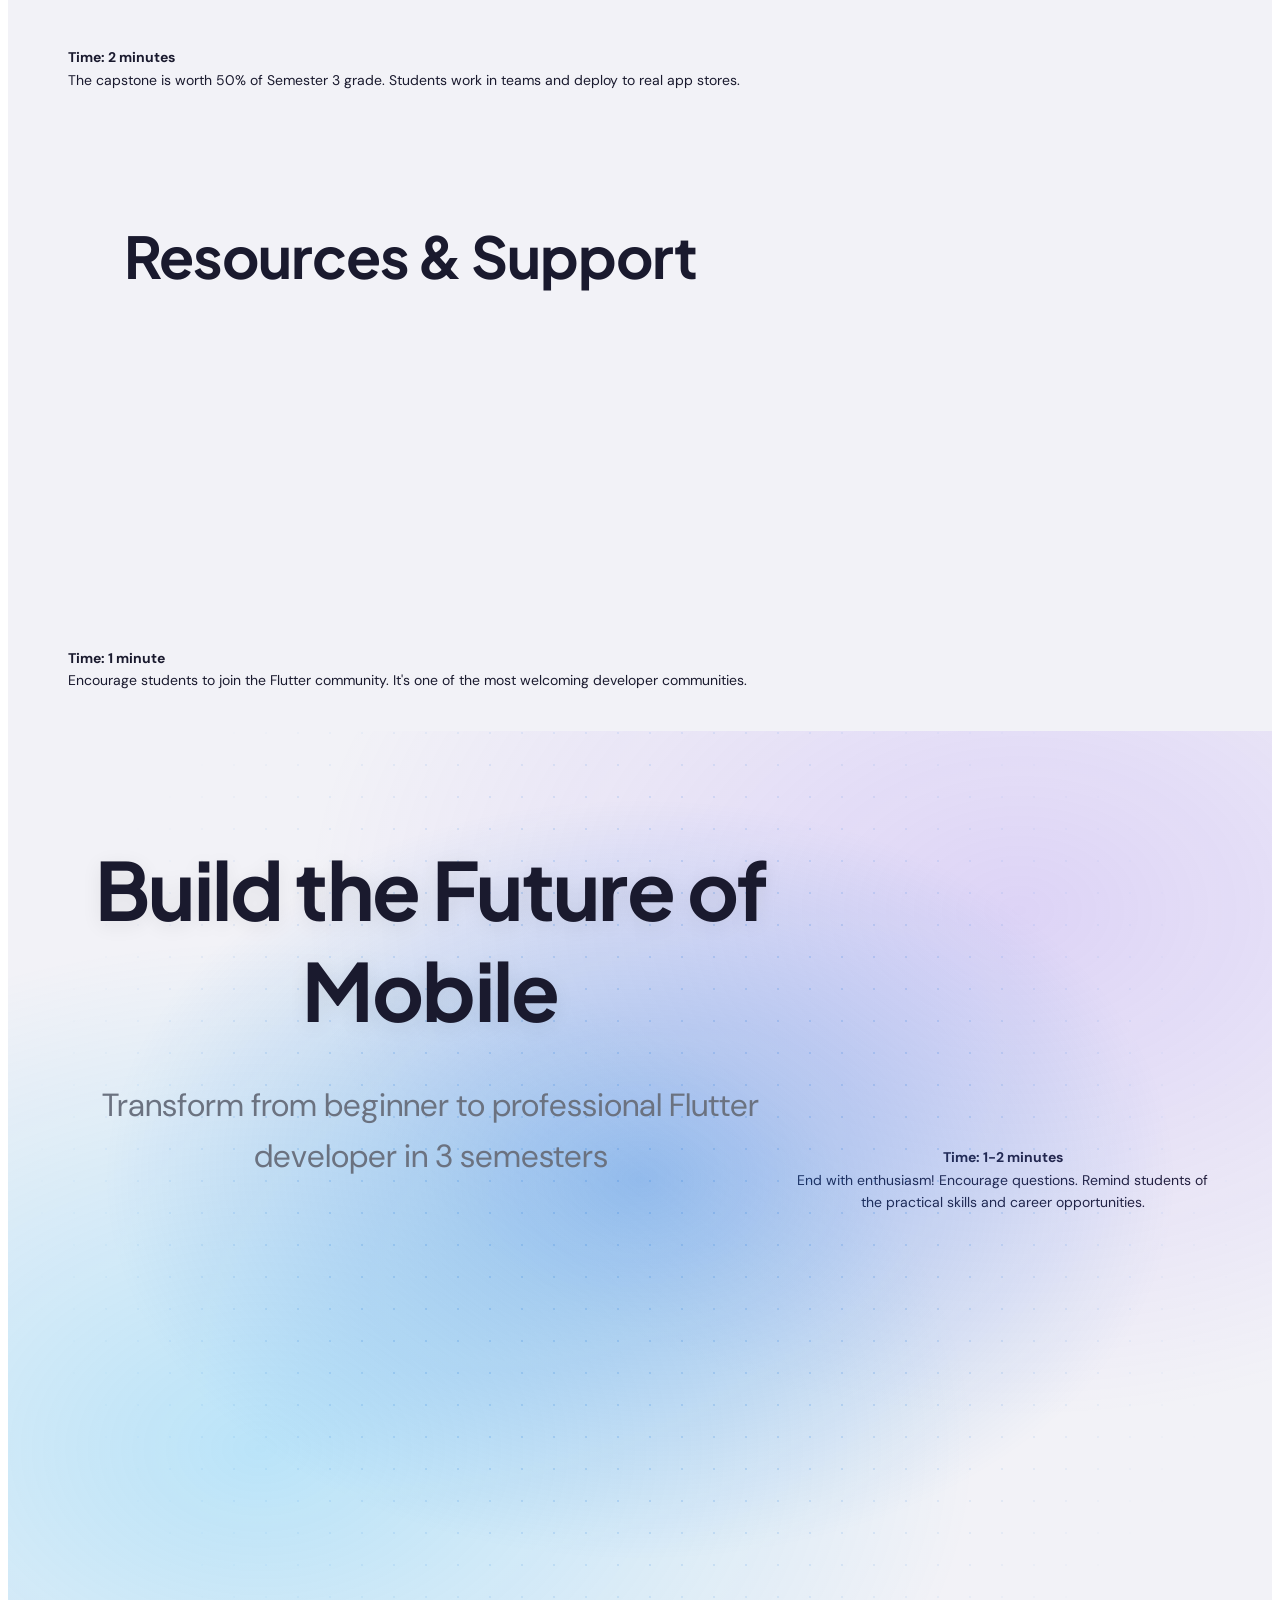
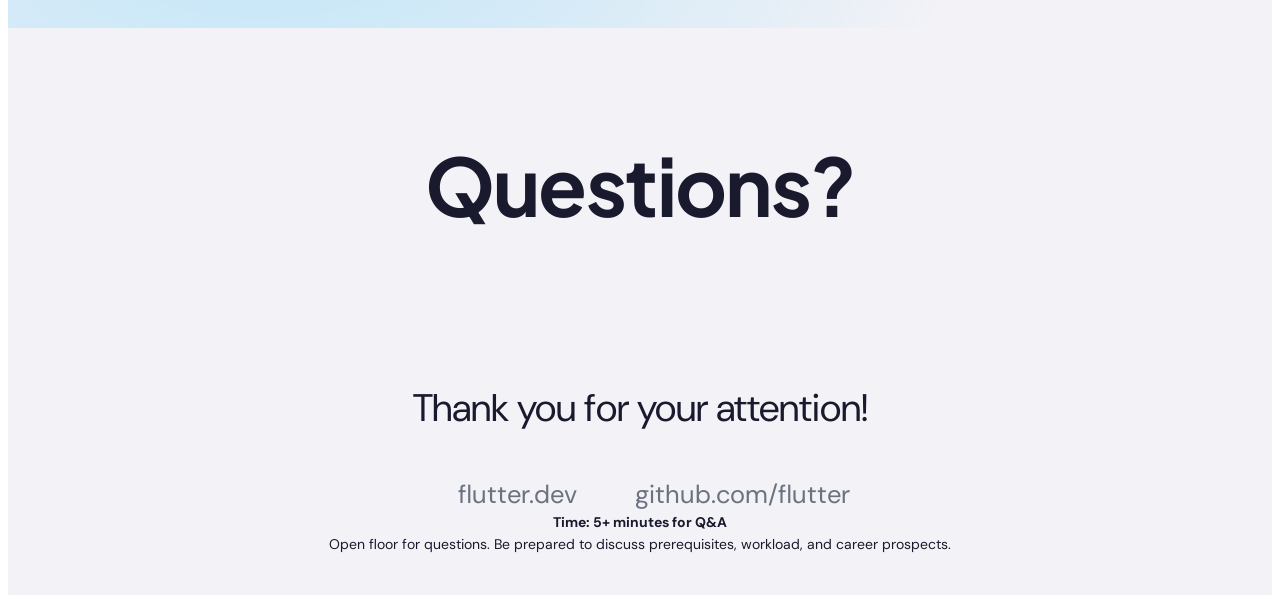
==== commit c9455769: "Use a better pleasing font" ====
--- a/slides/index.html
+++ b/slides/index.html
@@ -11,6 +11,10 @@
     <link
       href="https://fonts.googleapis.com/css2?family=Inter:wght@300;400;500;600;700;800&family=JetBrains+Mono:wght@400;500;600&display=swap"
       rel="stylesheet"
+    />
+    <link
+      rel="stylesheet"
+      href="https://fonts.googleapis.com/css2?family=DM+Sans:wght@400;500;600;700&family=Plus+Jakarta+Sans:wght@500;600;700&display=swap"
     />
 
     <!-- Reveal.js CSS -->
--- a/slides/styles/custom.css
+++ b/slides/styles/custom.css
@@ -73,7 +73,7 @@
    ============================================ */
 
 .reveal {
-    font-family: 'Inter', -apple-system, BlinkMacSystemFont, 'Segoe UI', sans-serif;
+    font-family: 'DM Sans', -apple-system, BlinkMacSystemFont, 'Segoe UI', sans-serif;
     font-size: 32px;
     color: var(--text);
     background: var(--background);
@@ -92,7 +92,7 @@
 }
 
 .reveal h1, .reveal h2, .reveal h3, .reveal h4 {
-    font-family: 'Inter', sans-serif;
+    font-family: 'Plus Jakarta Sans', 'DM Sans', -apple-system, BlinkMacSystemFont, 'Segoe UI', sans-serif;
     font-weight: 700;
     color: var(--text);
     margin-bottom: 0.5em;
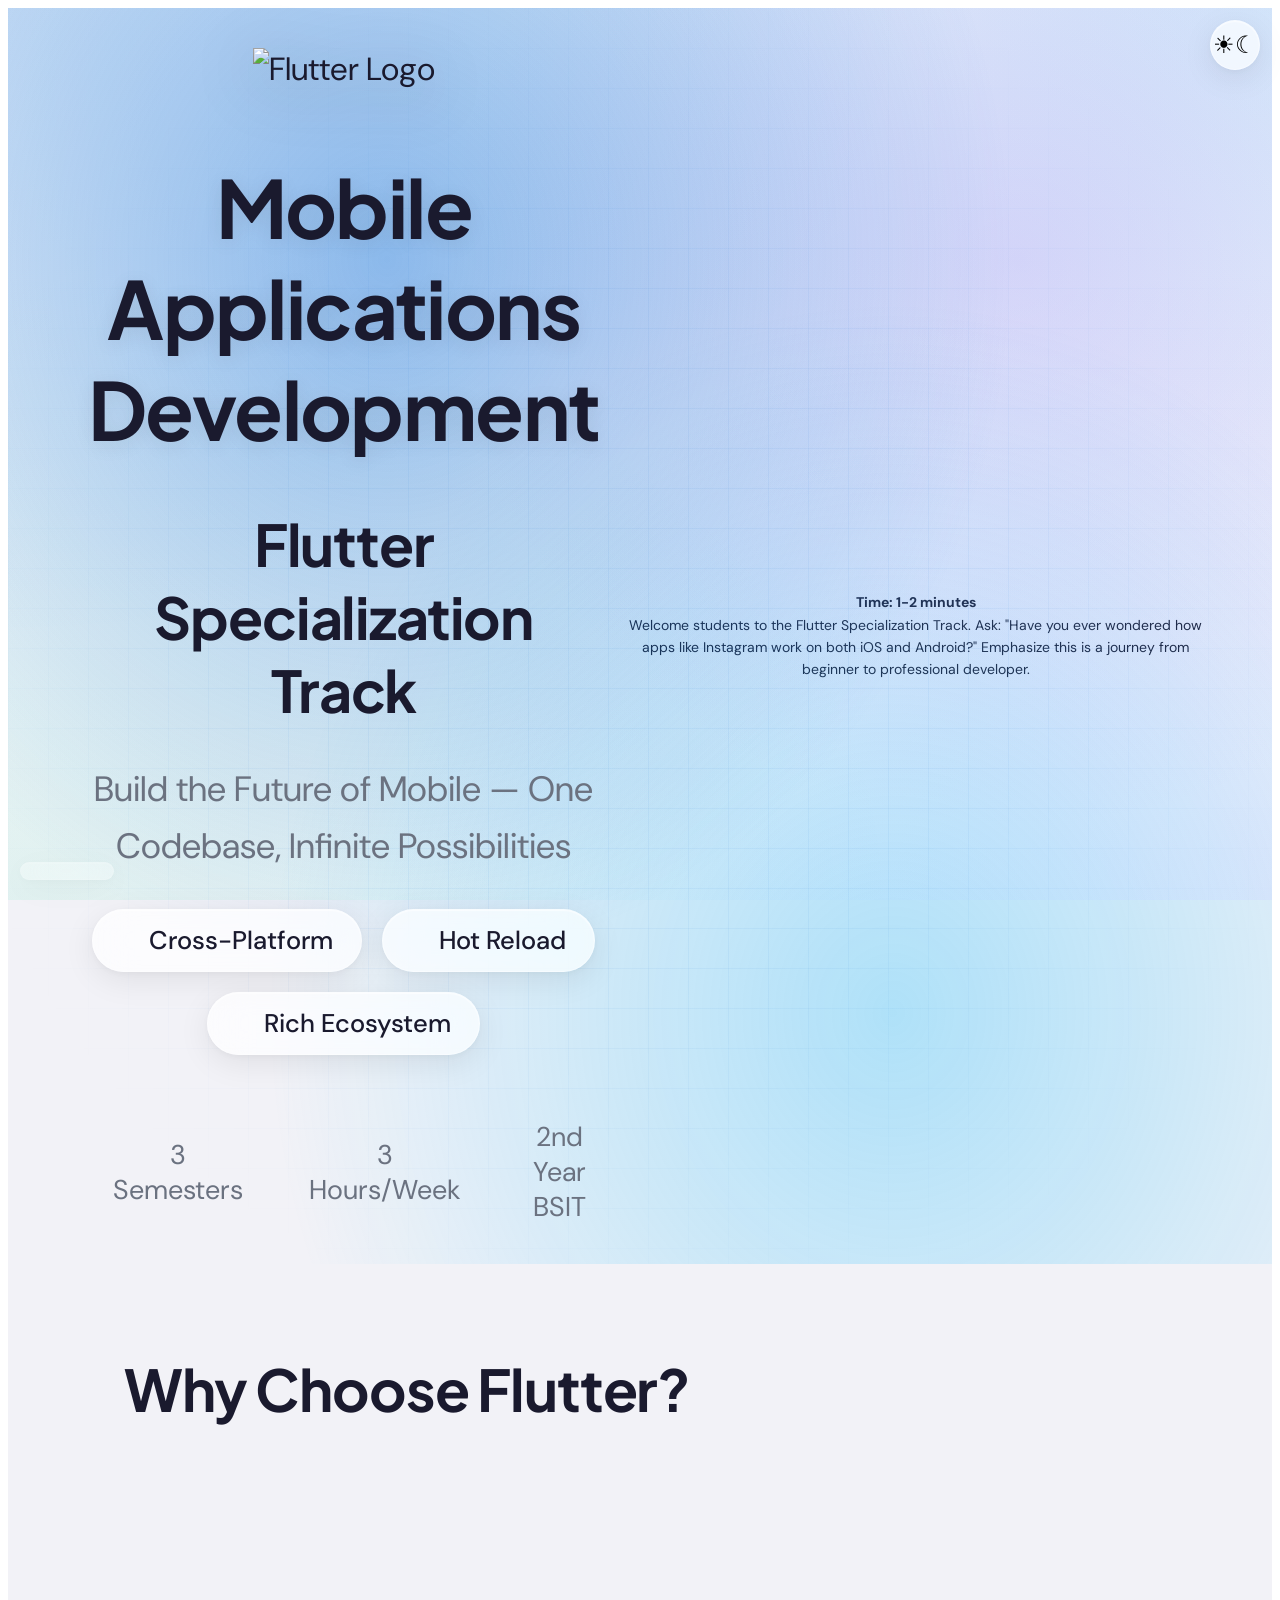
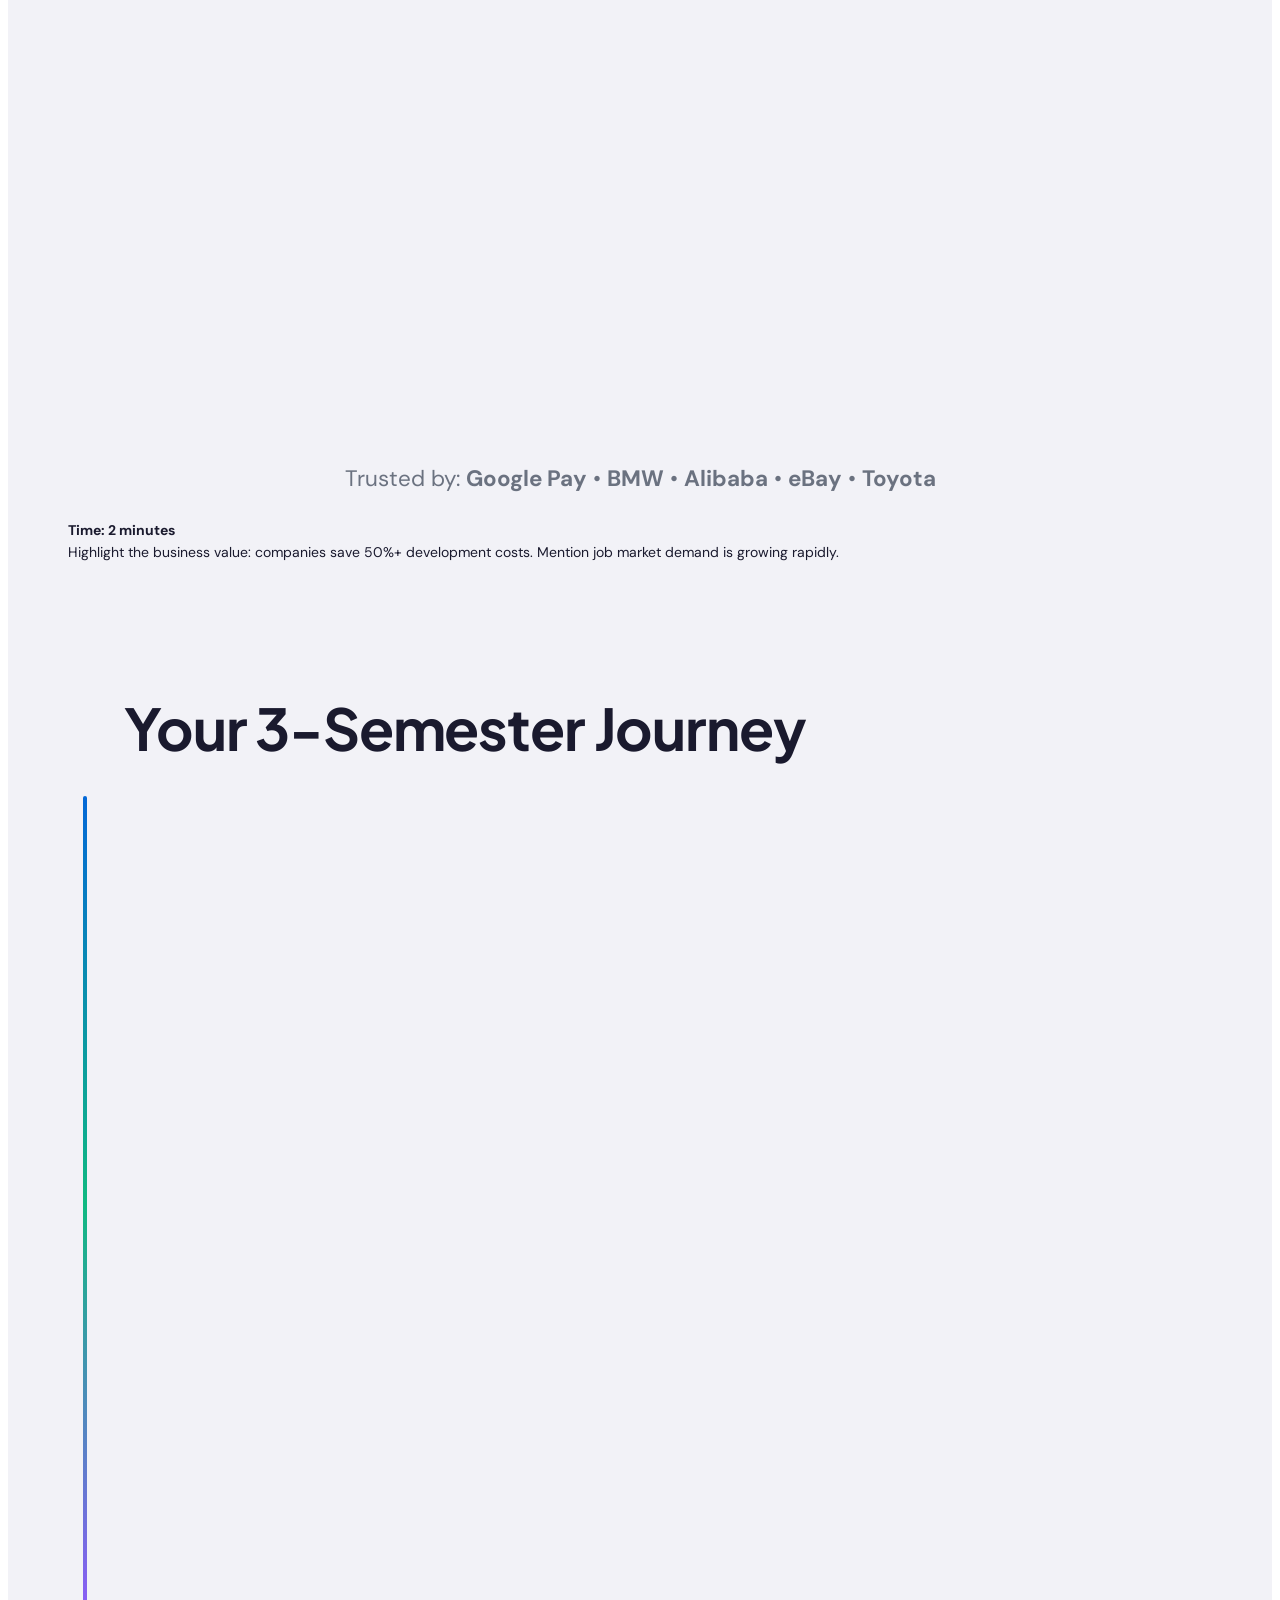
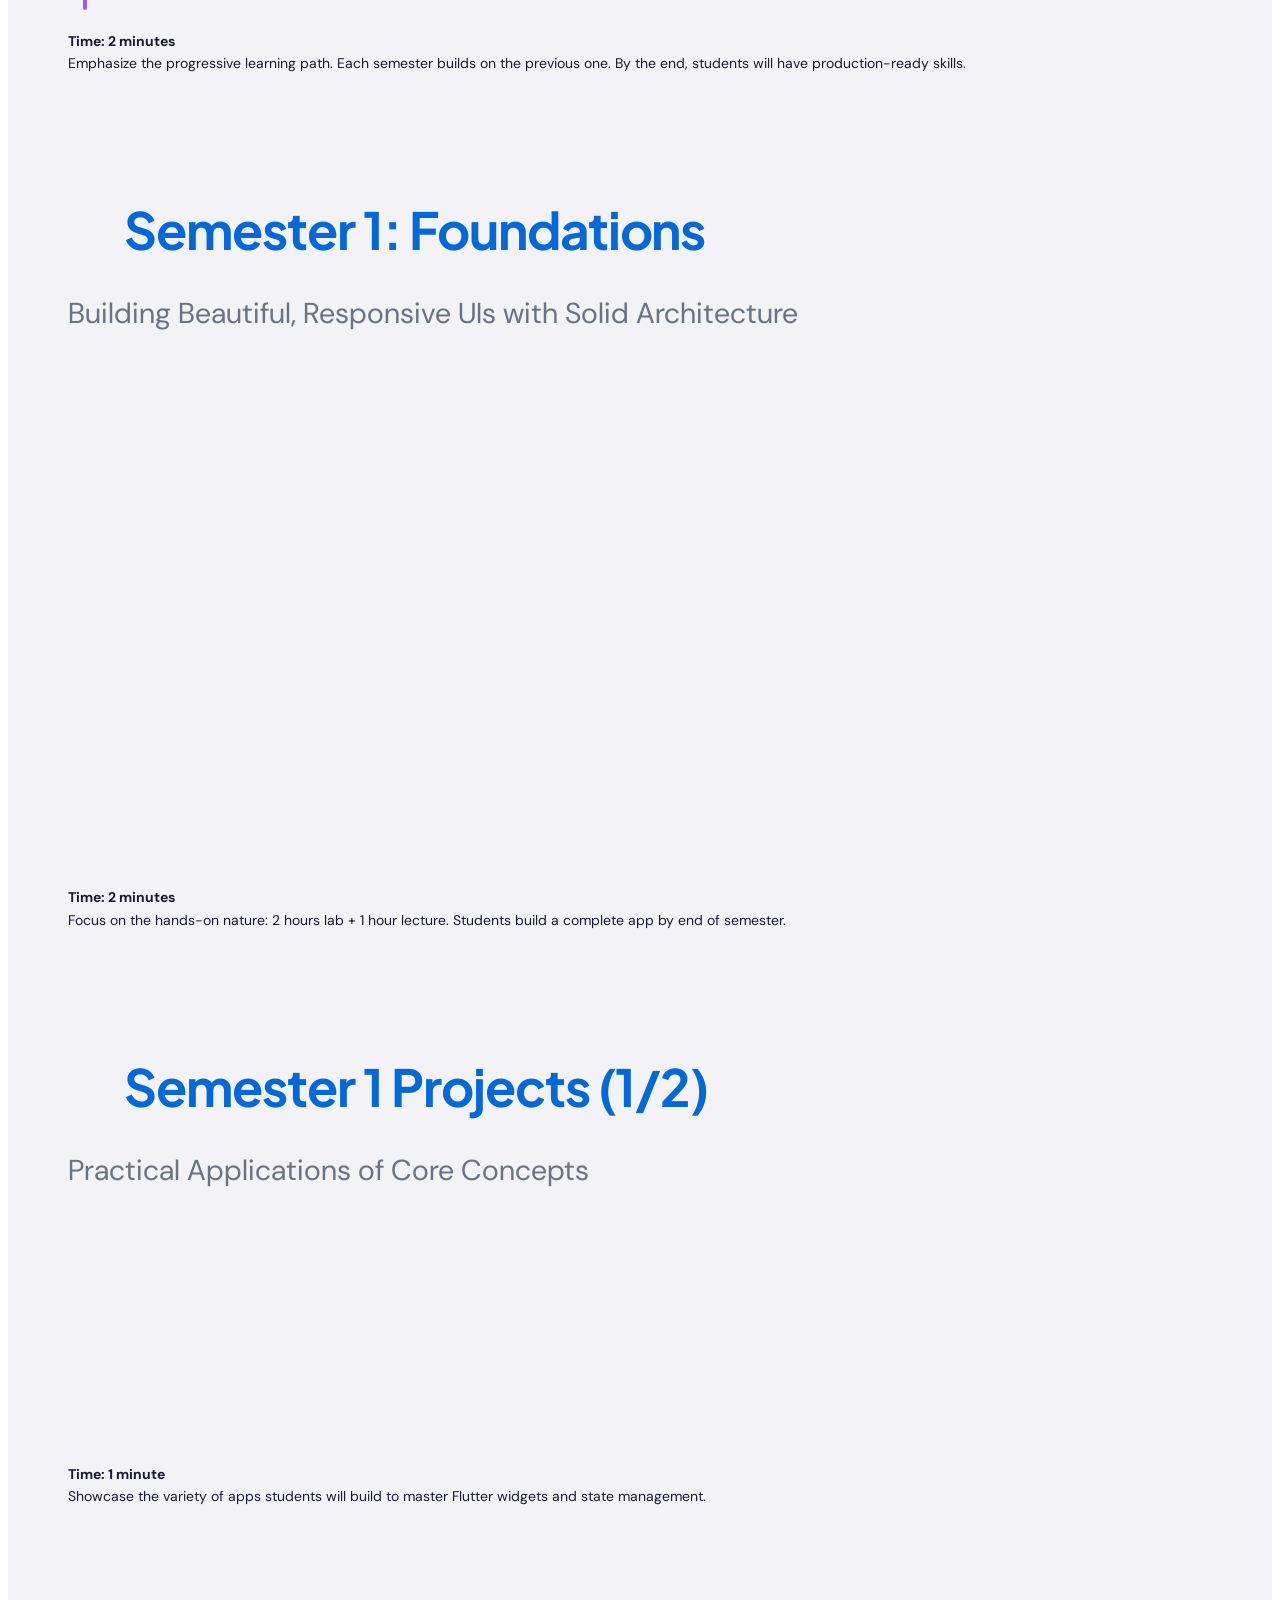
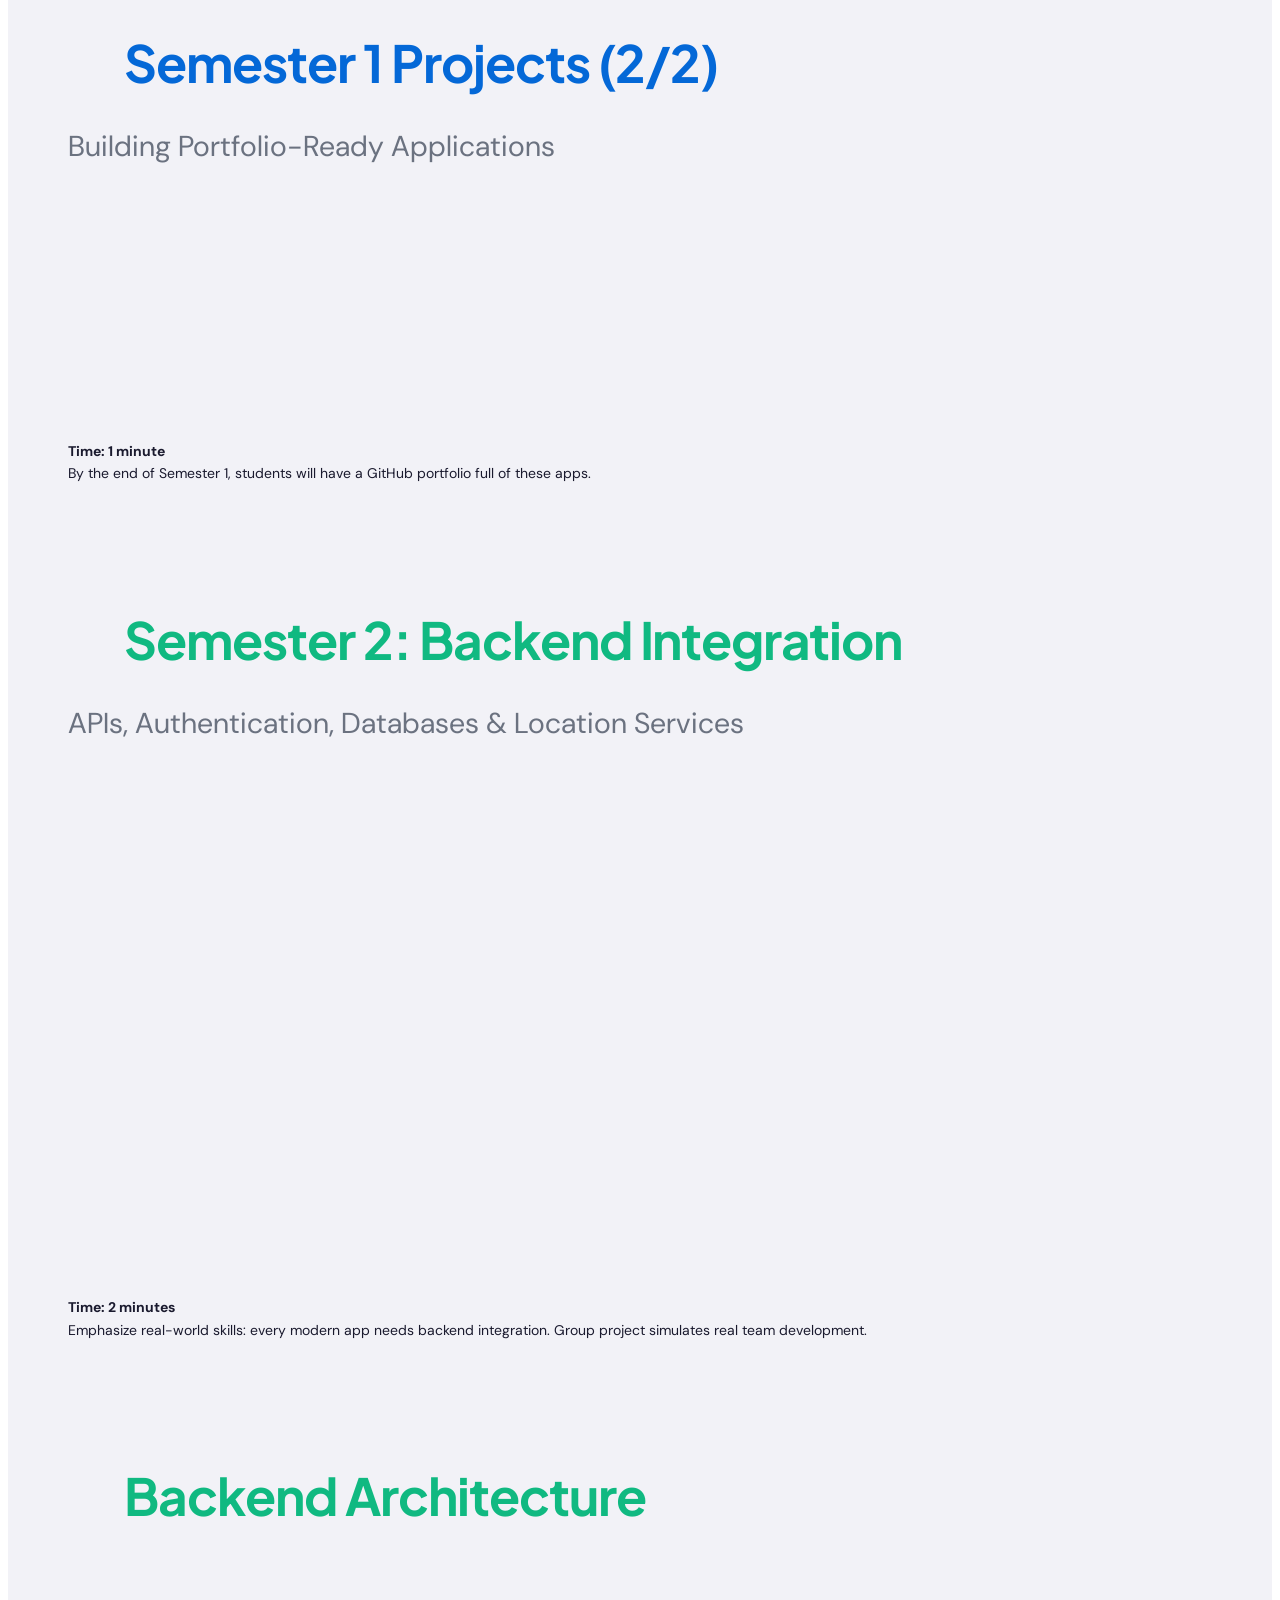
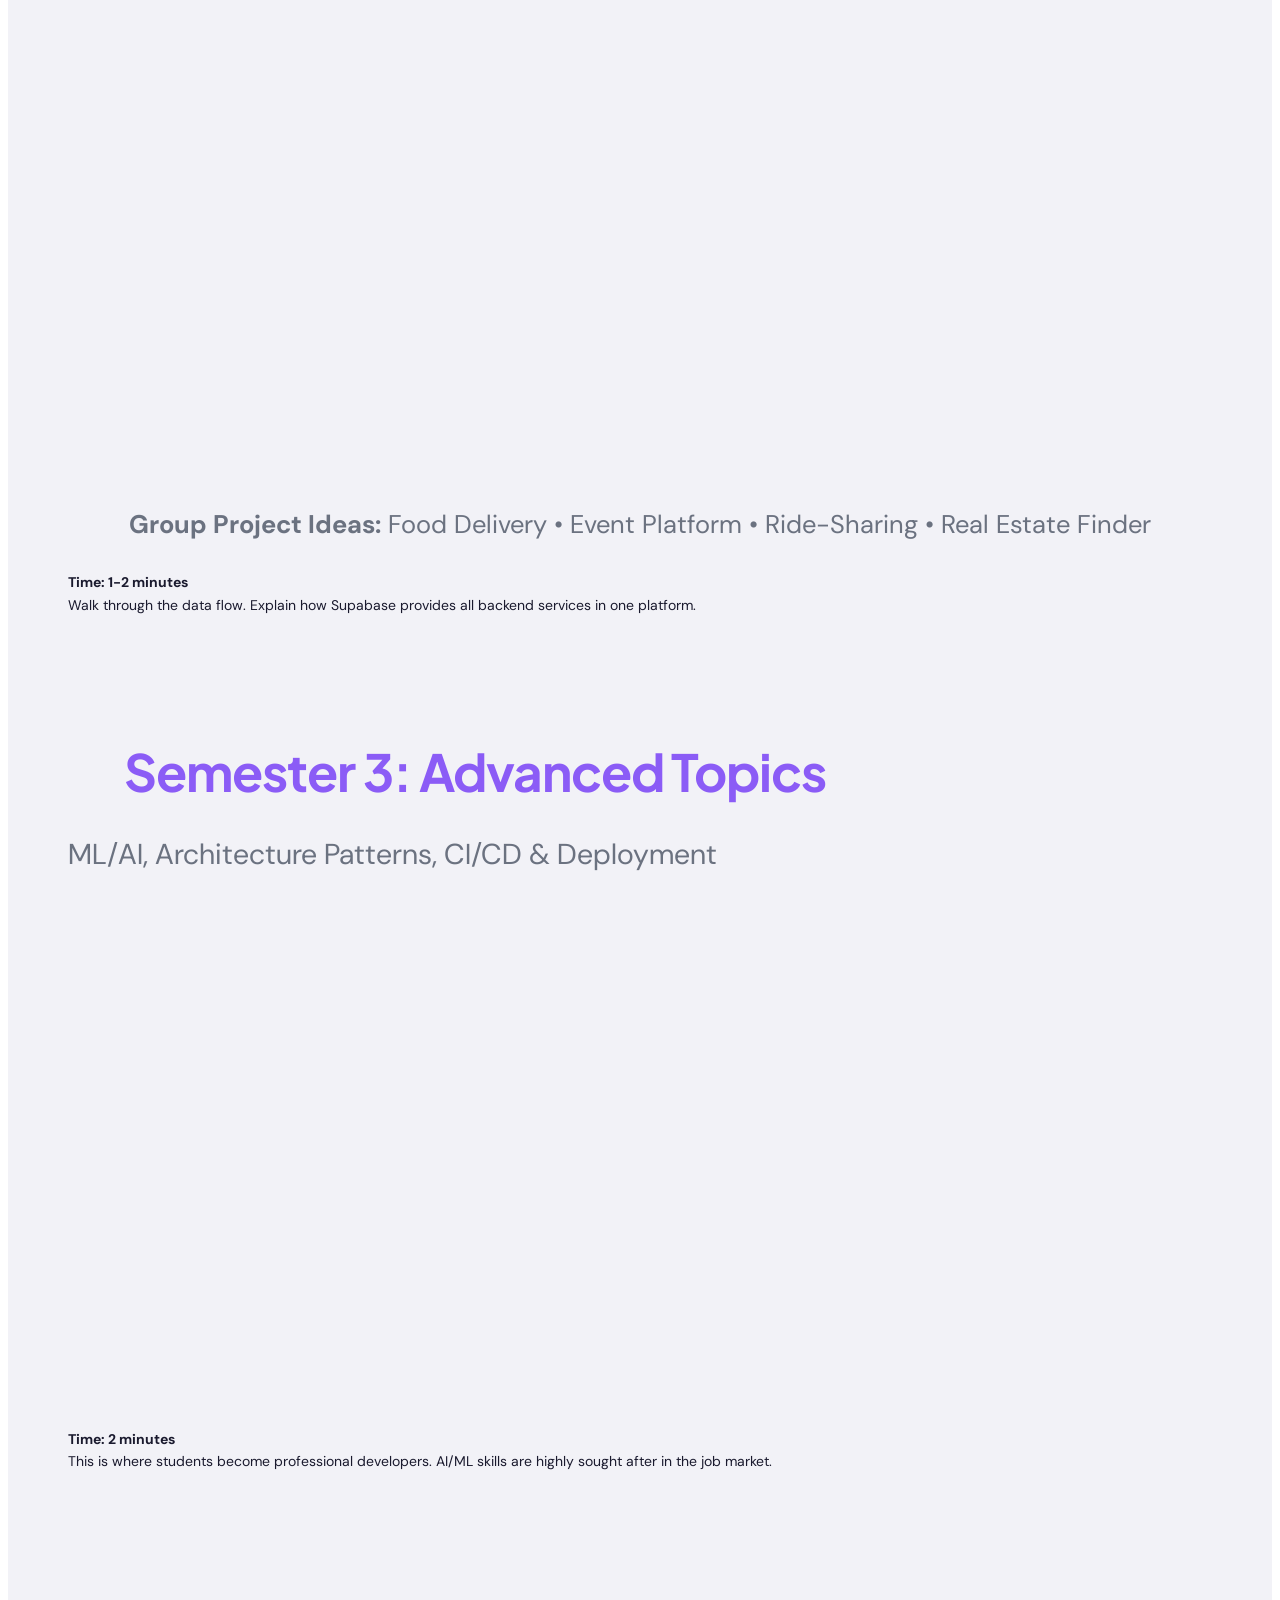
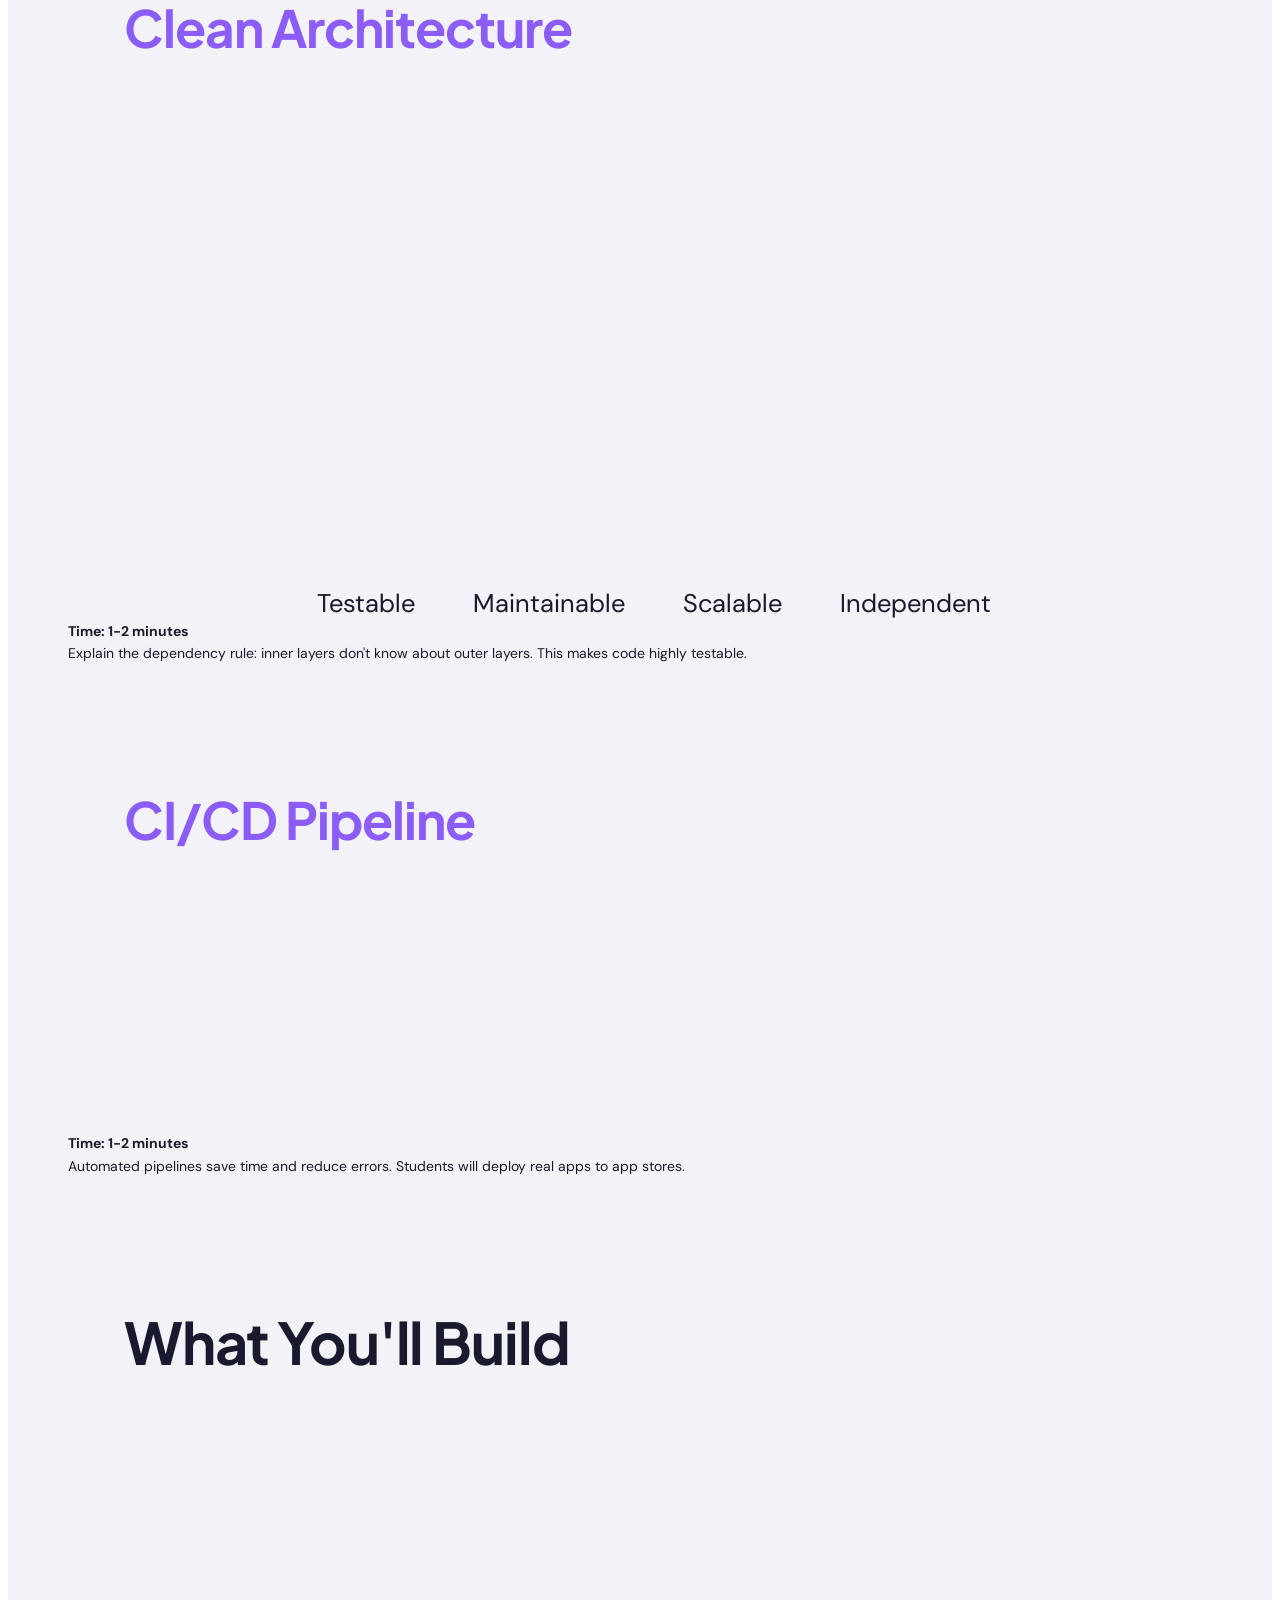
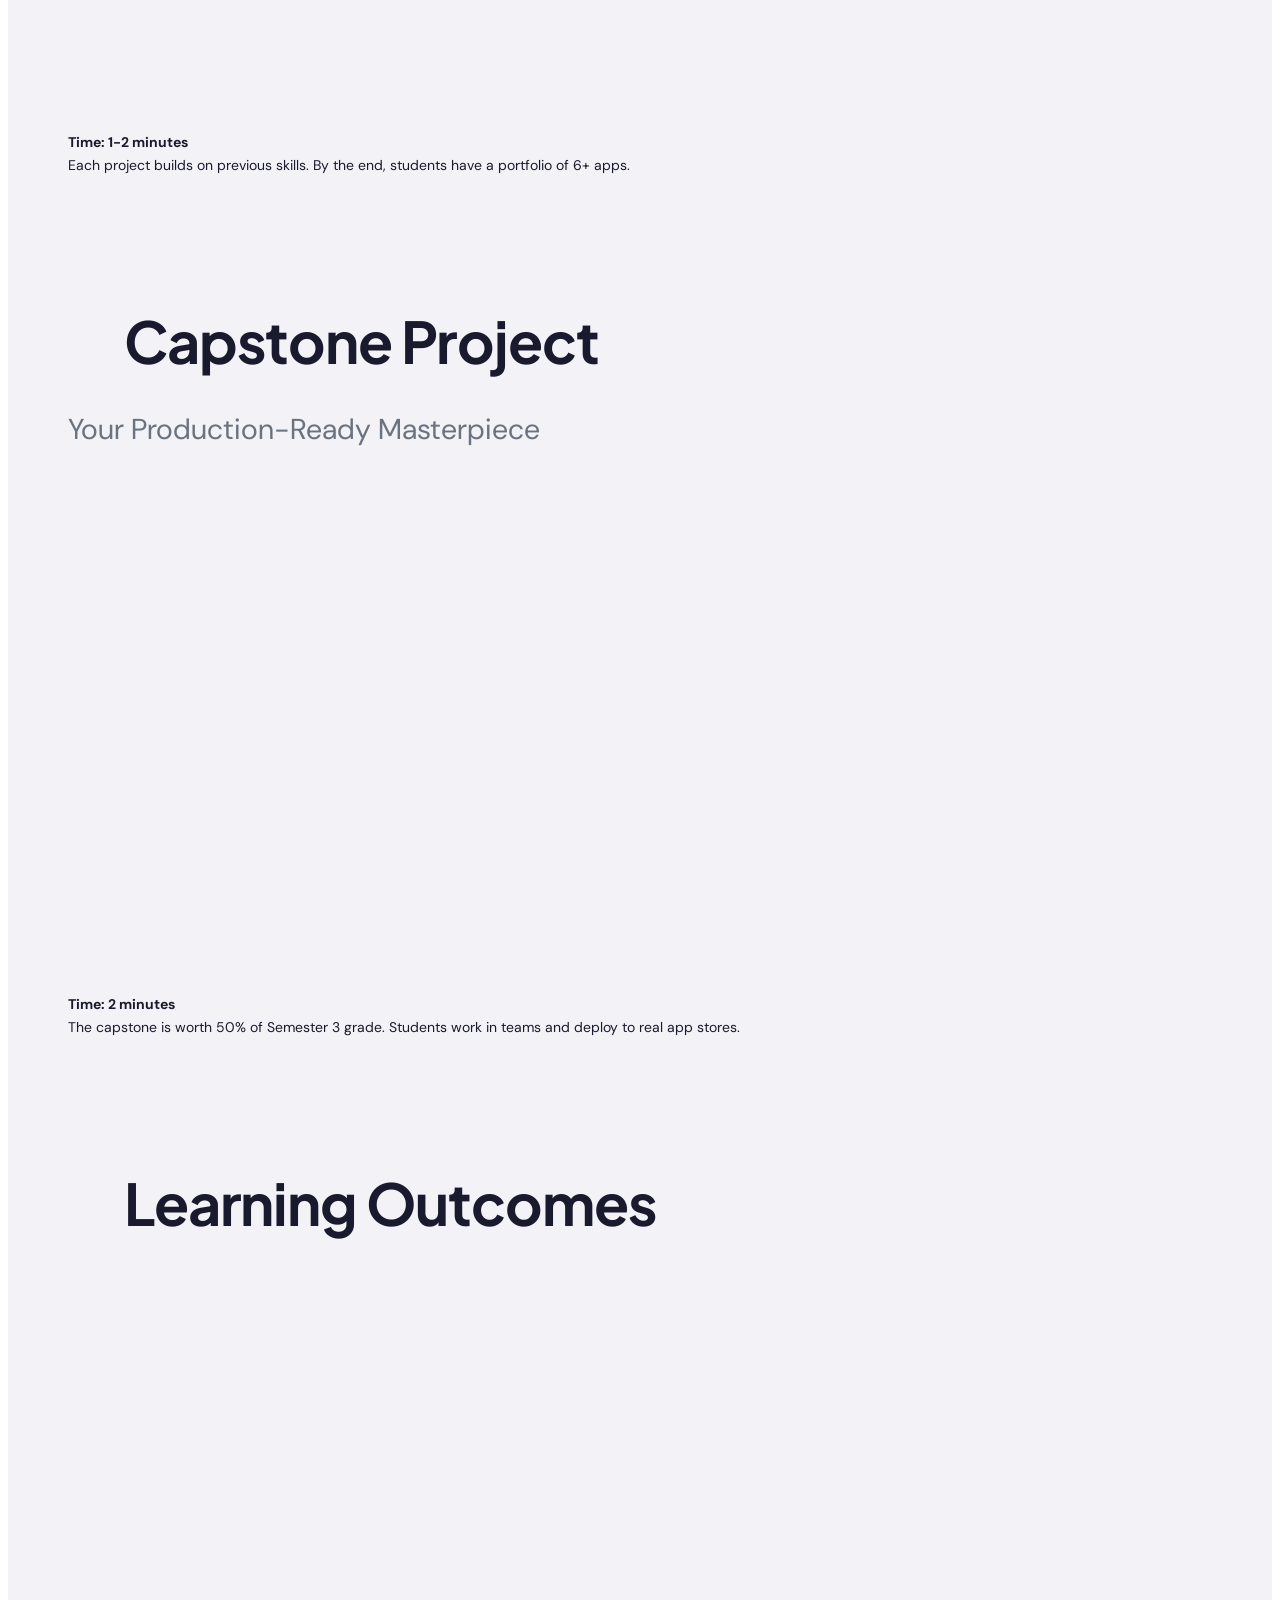
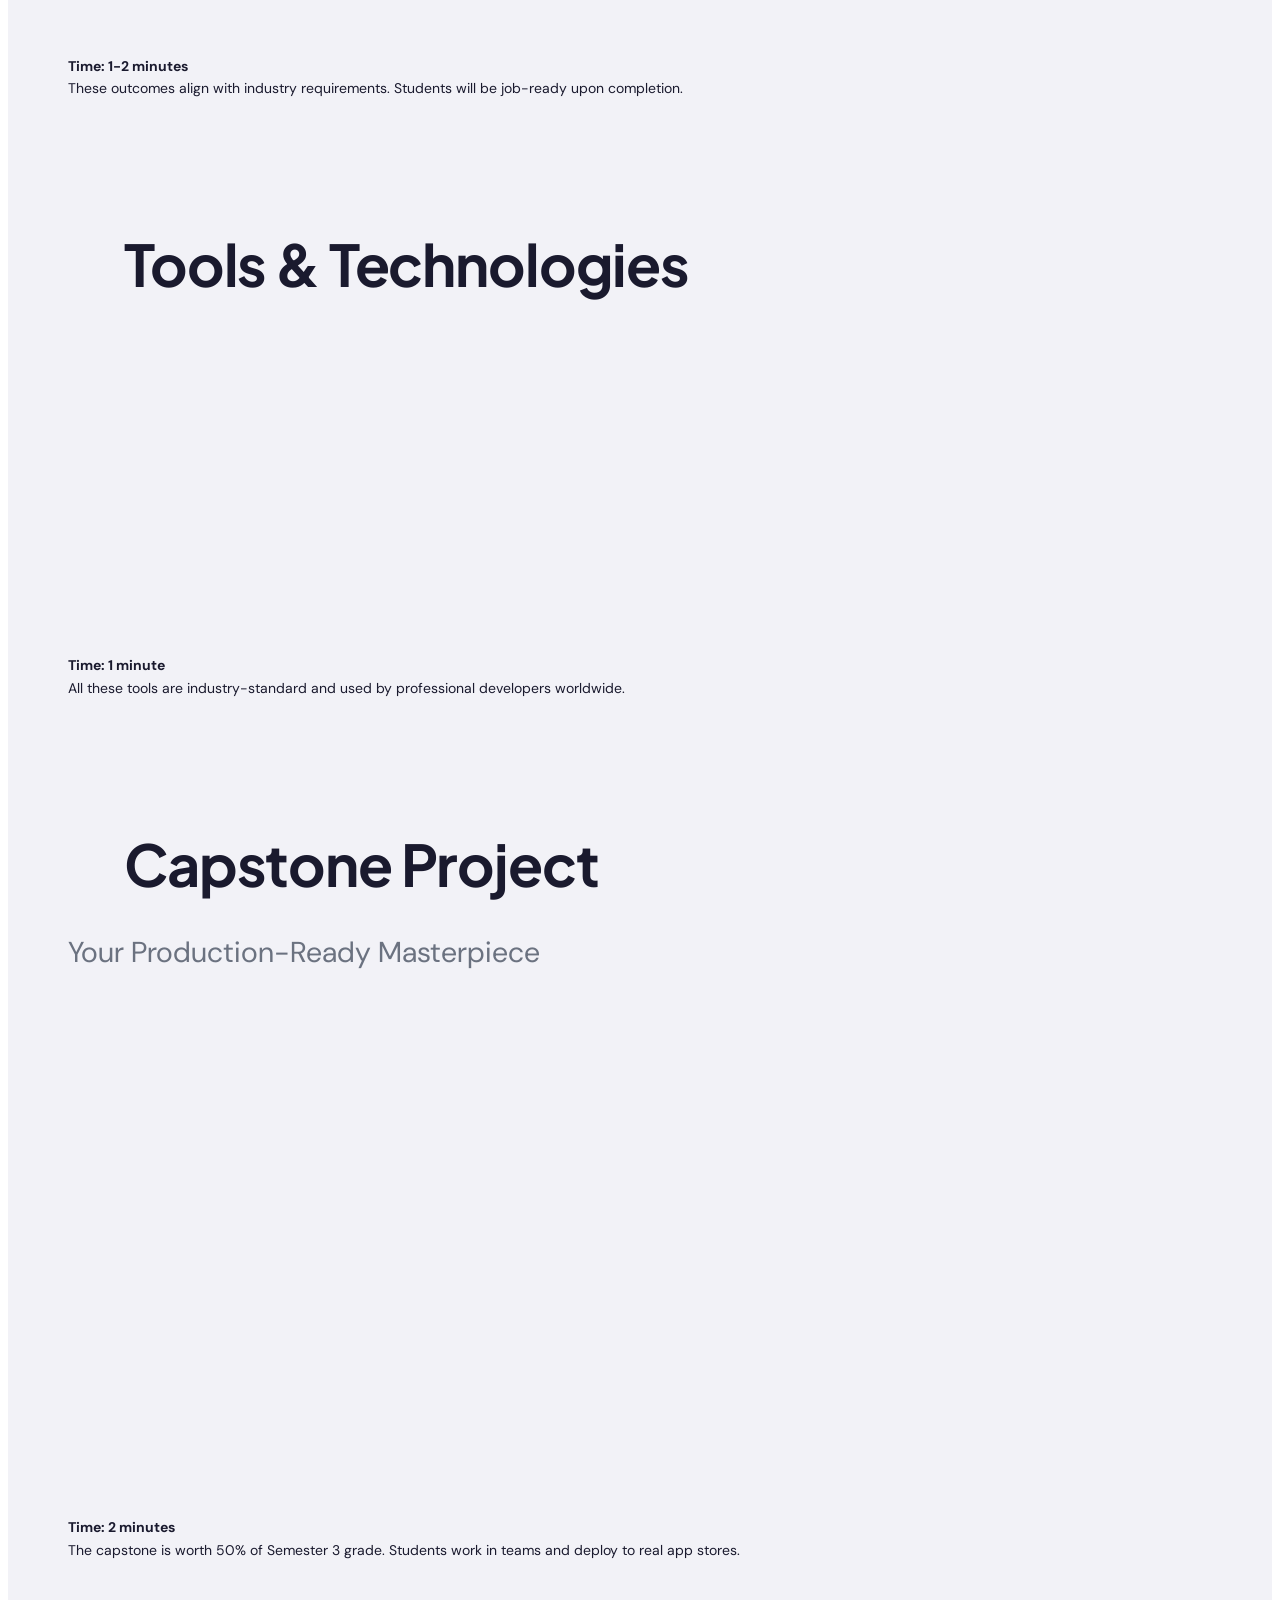
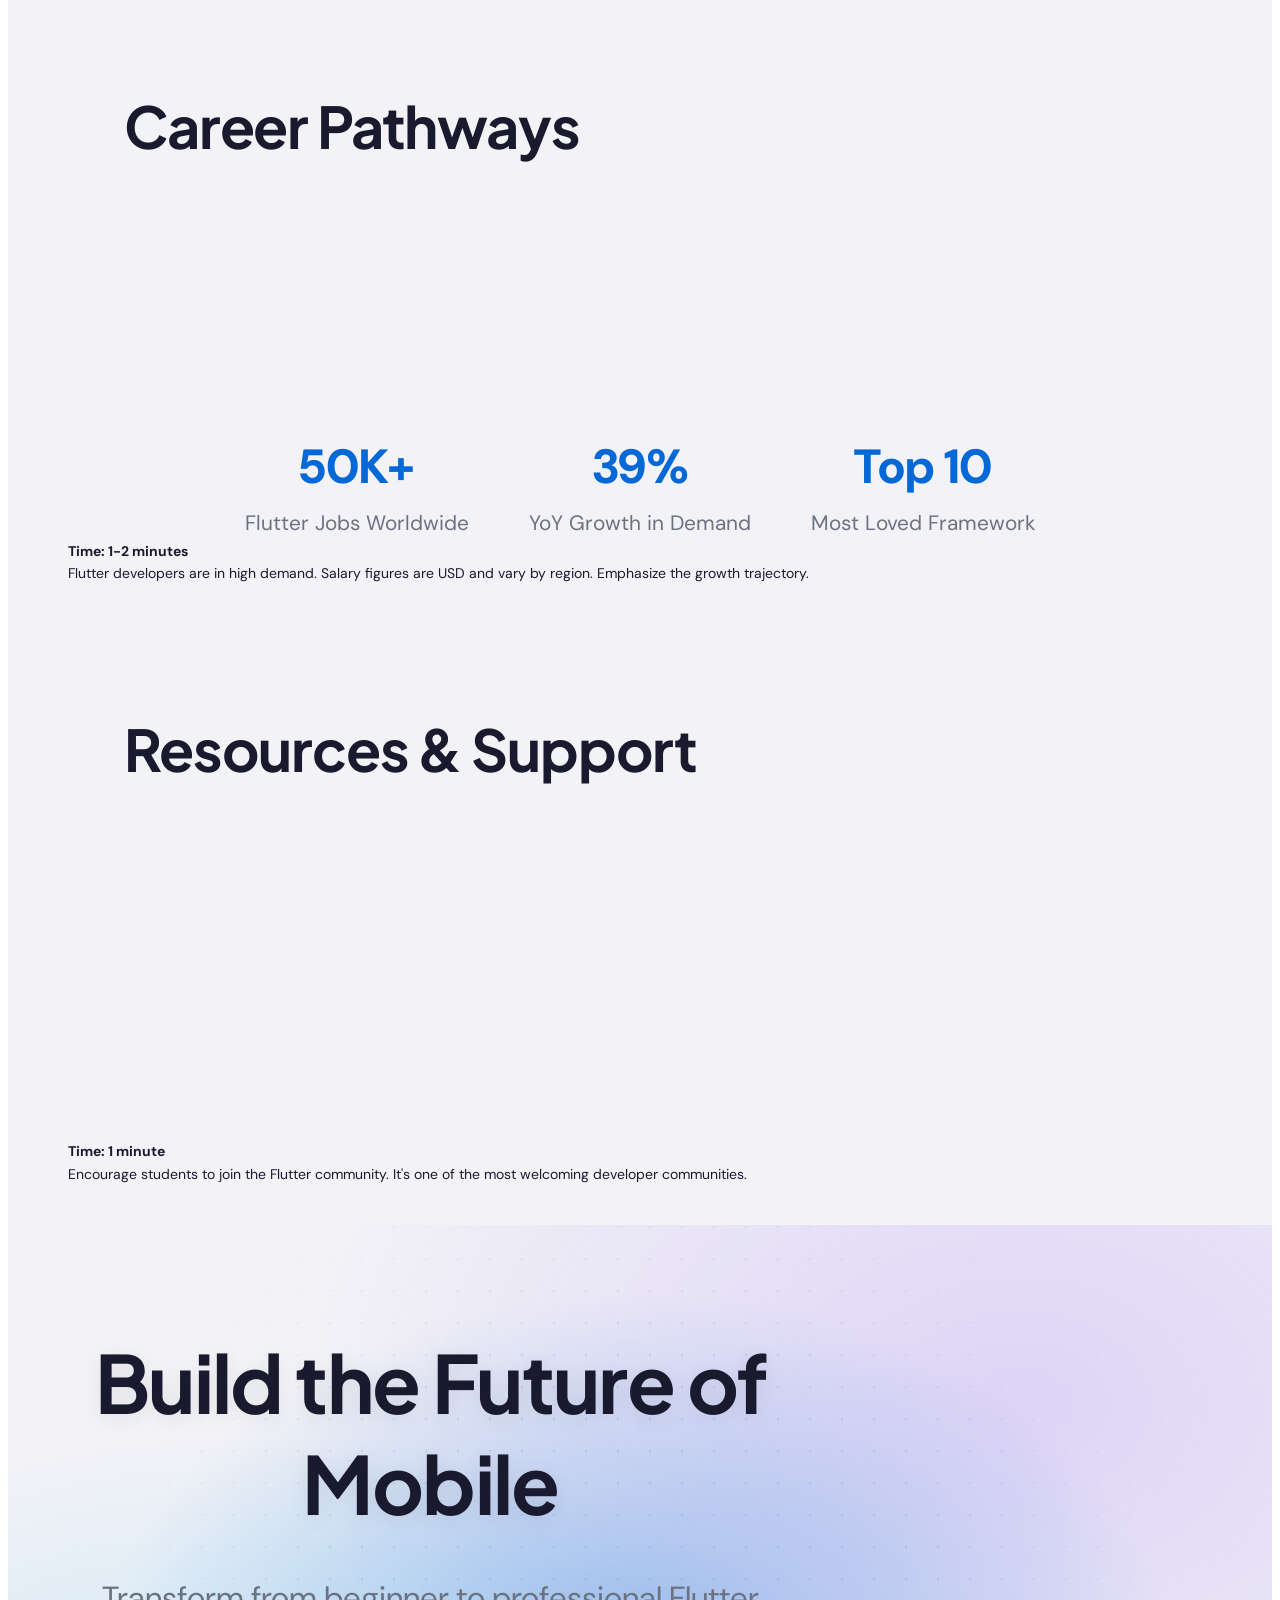
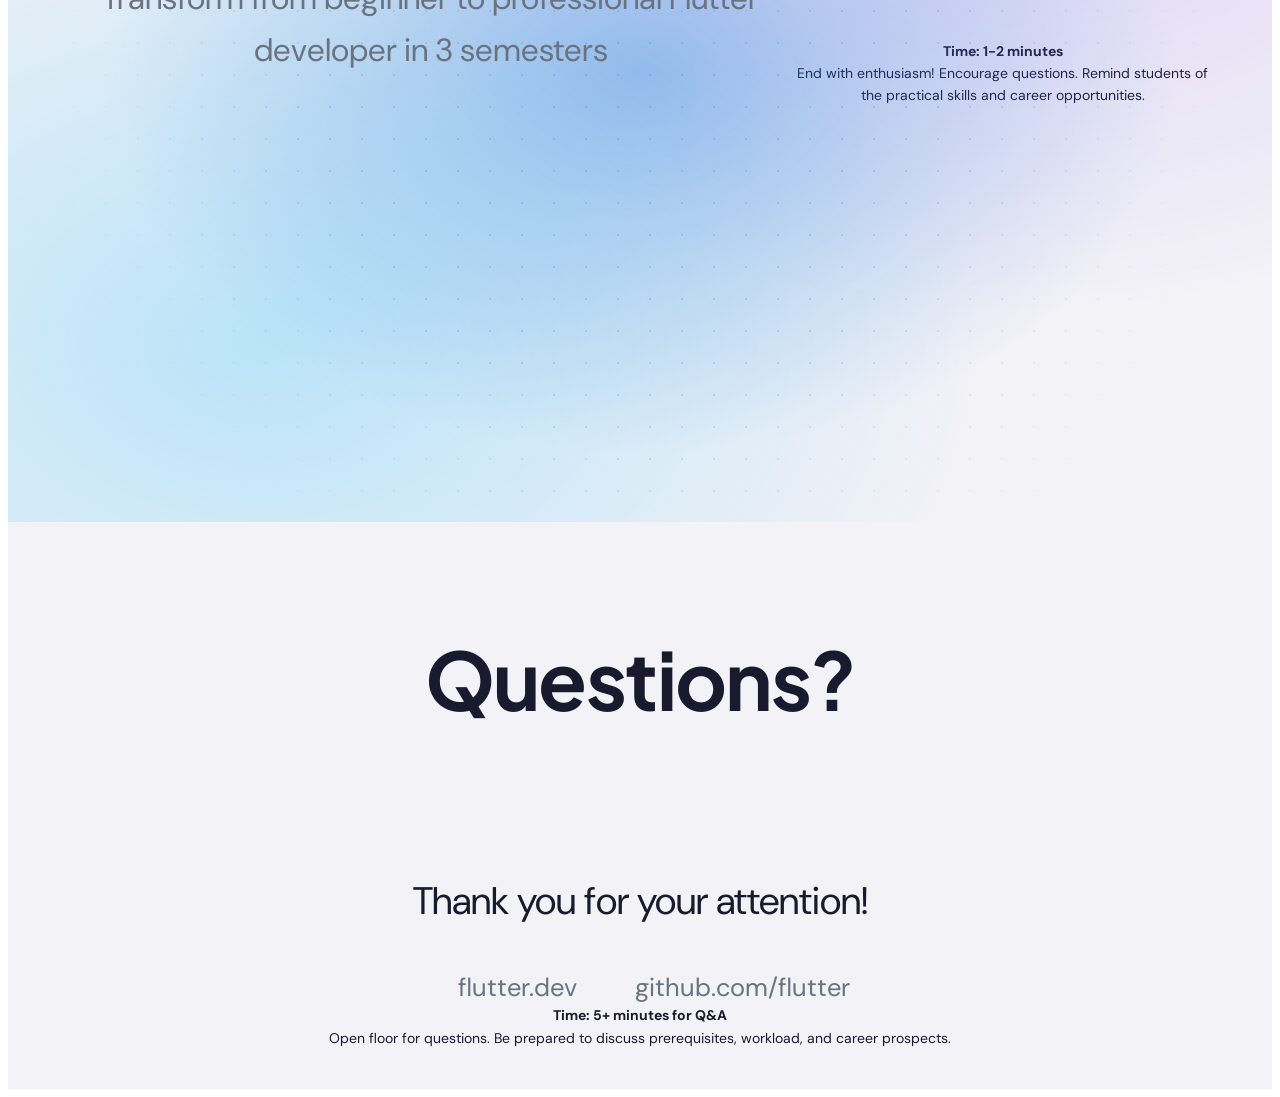
==== commit c3ece1ea: "Move the capstone projects and what we'll build for sem 2 and 3 early in the slides" ====
--- a/slides/index.html
+++ b/slides/index.html
@@ -559,133 +559,12 @@
           </aside>
         </section>
 
-        <!-- SLIDE 12: Learning Outcomes -->
-        <section data-transition="slide">
-          <h2 class="section-title">
-            <i data-lucide="target"></i> Learning Outcomes
-          </h2>
-          <div class="outcomes-grid">
-            <div class="outcome-card fragment fade-up">
-              <div class="outcome-number">1</div>
-              <p>Design & develop cross-platform mobile applications</p>
-            </div>
-            <div class="outcome-card fragment fade-up">
-              <div class="outcome-number">2</div>
-              <p>Implement responsive, accessible user interfaces</p>
-            </div>
-            <div class="outcome-card fragment fade-up">
-              <div class="outcome-number">3</div>
-              <p>Apply state management with Provider & Riverpod</p>
-            </div>
-            <div class="outcome-card fragment fade-up">
-              <div class="outcome-number">4</div>
-              <p>Integrate backend services, APIs & authentication</p>
-            </div>
-            <div class="outcome-card fragment fade-up">
-              <div class="outcome-number">5</div>
-              <p>Incorporate location services & mapping</p>
-            </div>
-            <div class="outcome-card fragment fade-up">
-              <div class="outcome-number">6</div>
-              <p>Implement ML/AI features in mobile apps</p>
-            </div>
-            <div class="outcome-card fragment fade-up">
-              <div class="outcome-number">7</div>
-              <p>Apply clean architecture & design patterns</p>
-            </div>
-            <div class="outcome-card fragment fade-up">
-              <div class="outcome-number">8</div>
-              <p>Utilize version control, testing & CI/CD</p>
-            </div>
-            <div class="outcome-card fragment fade-up">
-              <div class="outcome-number">9</div>
-              <p>Deploy production-ready apps to stores</p>
-            </div>
-            <div class="outcome-card fragment fade-up">
-              <div class="outcome-number">10</div>
-              <p>Collaborate effectively in development teams</p>
-            </div>
-          </div>
-          <aside class="notes">
-            <strong>Time: 1-2 minutes</strong><br />
-            These outcomes align with industry requirements. Students will be
-            job-ready upon completion.
-          </aside>
-        </section>
-
-        <!-- SLIDE 13: Tools & Technologies -->
-        <section data-transition="slide">
-          <h2 class="section-title">
-            <i data-lucide="wrench"></i> Tools & Technologies
-          </h2>
-          <div class="tech-grid">
-            <div class="tech-item fragment fade-up">
-              <img
-                src="https://storage.googleapis.com/cms-storage-bucket/6e19fee6b47b36ca613f.png"
-                alt="Flutter"
-              />
-              <span>Flutter</span>
-            </div>
-            <div class="tech-item fragment fade-up">
-              <img
-                src="https://dart.dev/assets/img/logo/logo-white-text.svg"
-                alt="Dart"
-              />
-              <span>Dart</span>
-            </div>
-            <div class="tech-item fragment fade-up">
-              <div class="tech-icon"><i data-lucide="git-branch"></i></div>
-              <span>Git & GitHub</span>
-            </div>
-            <div class="tech-item fragment fade-up">
-              <img
-                src="https://supabase.com/dashboard/img/supabase-logo.svg"
-                alt="Supabase"
-              />
-              <span>Supabase</span>
-            </div>
-            <div class="tech-item fragment fade-up">
-              <div class="tech-icon"><i data-lucide="map-pin"></i></div>
-              <span>Mapbox</span>
-            </div>
-            <div class="tech-item fragment fade-up">
-              <div class="tech-icon"><i data-lucide="brain"></i></div>
-              <span>TensorFlow Lite</span>
-            </div>
-            <div class="tech-item fragment fade-up">
-              <div class="tech-icon"><i data-lucide="bot"></i></div>
-              <span>OpenAI API</span>
-            </div>
-            <div class="tech-item fragment fade-up">
-              <div class="tech-icon"><i data-lucide="flame"></i></div>
-              <span>Firebase</span>
-            </div>
-          </div>
-          <aside class="notes">
-            <strong>Time: 1 minute</strong><br />
-            All these tools are industry-standard and used by professional
-            developers worldwide.
-          </aside>
-        </section>
-
-        <!-- SLIDE 14: Real-World Applications -->
+        <!-- SLIDE 12: Real-World Applications -->
         <section data-transition="slide">
           <h2 class="section-title">
             <i data-lucide="smartphone"></i> What You'll Build
           </h2>
           <div class="apps-showcase">
-            <div class="app-card fragment fade-up">
-              <div class="app-icon"><i data-lucide="check-square"></i></div>
-              <h4>Todo App</h4>
-              <p>CRUD operations, state management, testing</p>
-              <span class="semester-tag">Semester 1</span>
-            </div>
-            <div class="app-card fragment fade-up">
-              <div class="app-icon"><i data-lucide="cloud-sun"></i></div>
-              <h4>Weather App</h4>
-              <p>REST APIs, async data, error handling</p>
-              <span class="semester-tag">Semester 2</span>
-            </div>
             <div class="app-card fragment fade-up">
               <div class="app-icon"><i data-lucide="map-pin"></i></div>
               <h4>Location-Based App</h4>
@@ -704,12 +583,6 @@
               <p>LLM integration, chat UI, prompts</p>
               <span class="semester-tag">Semester 3</span>
             </div>
-            <div class="app-card fragment fade-up">
-              <div class="app-icon"><i data-lucide="rocket"></i></div>
-              <h4>Capstone Project</h4>
-              <p>Production-ready, app store deployment</p>
-              <span class="semester-tag">Semester 3</span>
-            </div>
           </div>
           <aside class="notes">
             <strong>Time: 1-2 minutes</strong><br />
@@ -718,54 +591,7 @@
           </aside>
         </section>
 
-        <!-- SLIDE 15: Career Pathways -->
-        <section data-transition="slide">
-          <h2 class="section-title">
-            <i data-lucide="trending-up"></i> Career Pathways
-          </h2>
-          <div class="career-path">
-            <div class="career-node start fragment fade-up">
-              <div class="node-icon"><i data-lucide="graduation-cap"></i></div>
-              <h4>Graduation</h4>
-            </div>
-            <div class="career-arrow fragment fade-up">&#8594;</div>
-            <div class="career-node fragment fade-up">
-              <div class="node-icon"><i data-lucide="code"></i></div>
-              <h4>Junior Developer</h4>
-            </div>
-            <div class="career-arrow fragment fade-up">&#8594;</div>
-            <div class="career-node fragment fade-up">
-              <div class="node-icon"><i data-lucide="user-check"></i></div>
-              <h4>Senior Developer</h4>
-            </div>
-            <div class="career-arrow fragment fade-up">&#8594;</div>
-            <div class="career-node end fragment fade-up">
-              <div class="node-icon"><i data-lucide="users"></i></div>
-              <h4>Tech Lead</h4>
-            </div>
-          </div>
-          <div class="job-stats fragment fade-in">
-            <div class="stat">
-              <span class="stat-number">50K+</span>
-              <span class="stat-label">Flutter Jobs Worldwide</span>
-            </div>
-            <div class="stat">
-              <span class="stat-number">39%</span>
-              <span class="stat-label">YoY Growth in Demand</span>
-            </div>
-            <div class="stat">
-              <span class="stat-number">Top 10</span>
-              <span class="stat-label">Most Loved Framework</span>
-            </div>
-          </div>
-          <aside class="notes">
-            <strong>Time: 1-2 minutes</strong><br />
-            Flutter developers are in high demand. Salary figures are USD and
-            vary by region. Emphasize the growth trajectory.
-          </aside>
-        </section>
-
-        <!-- SLIDE 16: Capstone Project -->
+        <!-- SLIDE 13: Capstone Project -->
         <section data-transition="slide">
           <h2 class="section-title">
             <i data-lucide="trophy"></i> Capstone Project
@@ -802,6 +628,202 @@
             <strong>Time: 2 minutes</strong><br />
             The capstone is worth 50% of Semester 3 grade. Students work in
             teams and deploy to real app stores.
+          </aside>
+        </section>
+
+        <!-- SLIDE 14: Learning Outcomes -->
+        <section data-transition="slide">
+          <h2 class="section-title">
+            <i data-lucide="target"></i> Learning Outcomes
+          </h2>
+          <div class="outcomes-grid">
+            <div class="outcome-card fragment fade-up">
+              <div class="outcome-number">1</div>
+              <p>Design & develop cross-platform mobile applications</p>
+            </div>
+            <div class="outcome-card fragment fade-up">
+              <div class="outcome-number">2</div>
+              <p>Build responsive, accessible Flutter UIs</p>
+            </div>
+            <div class="outcome-card fragment fade-up">
+              <div class="outcome-number">3</div>
+              <p>Manage app state with Provider, Riverpod & BLoC</p>
+            </div>
+            <div class="outcome-card fragment fade-up">
+              <div class="outcome-number">4</div>
+              <p>Integrate backend services, APIs & authentication</p>
+            </div>
+            <div class="outcome-card fragment fade-up">
+              <div class="outcome-number">5</div>
+              <p>Incorporate location services & mapping</p>
+            </div>
+            <div class="outcome-card fragment fade-up">
+              <div class="outcome-number">6</div>
+              <p>Implement ML/AI features in mobile apps</p>
+            </div>
+            <div class="outcome-card fragment fade-up">
+              <div class="outcome-number">7</div>
+              <p>Apply clean architecture & design patterns</p>
+            </div>
+            <div class="outcome-card fragment fade-up">
+              <div class="outcome-number">8</div>
+              <p>Utilize version control, testing & CI/CD</p>
+            </div>
+            <div class="outcome-card fragment fade-up">
+              <div class="outcome-number">9</div>
+              <p>Deploy production-ready apps to stores</p>
+            </div>
+            <div class="outcome-card fragment fade-up">
+              <div class="outcome-number">10</div>
+              <p>Collaborate effectively in development teams</p>
+            </div>
+          </div>
+          <aside class="notes">
+            <strong>Time: 1-2 minutes</strong><br />
+            These outcomes align with industry requirements. Students will be
+            job-ready upon completion.
+          </aside>
+        </section>
+
+        <!-- SLIDE 15: Tools & Technologies -->
+        <section data-transition="slide">
+          <h2 class="section-title">
+            <i data-lucide="wrench"></i> Tools & Technologies
+          </h2>
+          <div class="tech-grid">
+            <div class="tech-item fragment fade-up">
+              <img
+                src="https://storage.googleapis.com/cms-storage-bucket/6e19fee6b47b36ca613f.png"
+                alt="Flutter"
+              />
+              <span>Flutter</span>
+            </div>
+            <div class="tech-item fragment fade-up">
+              <img
+                src="https://dart.dev/assets/img/logo/logo-white-text.svg"
+                alt="Dart"
+              />
+              <span>Dart</span>
+            </div>
+            <div class="tech-item fragment fade-up">
+              <div class="tech-icon"><i data-lucide="git-branch"></i></div>
+              <span>Git & GitHub</span>
+            </div>
+            <div class="tech-item fragment fade-up">
+              <img
+                src="https://supabase.com/dashboard/img/supabase-logo.svg"
+                alt="Supabase"
+              />
+              <span>Supabase</span>
+            </div>
+            <div class="tech-item fragment fade-up">
+              <div class="tech-icon"><i data-lucide="map-pin"></i></div>
+              <span>Mapbox</span>
+            </div>
+            <div class="tech-item fragment fade-up">
+              <div class="tech-icon"><i data-lucide="brain"></i></div>
+              <span>TensorFlow Lite</span>
+            </div>
+            <div class="tech-item fragment fade-up">
+              <div class="tech-icon"><i data-lucide="bot"></i></div>
+              <span>OpenAI API</span>
+            </div>
+            <div class="tech-item fragment fade-up">
+              <div class="tech-icon"><i data-lucide="flame"></i></div>
+              <span>Firebase</span>
+            </div>
+          </div>
+          <aside class="notes">
+            <strong>Time: 1 minute</strong><br />
+            All these tools are industry-standard and used by professional
+            developers worldwide.
+          </aside>
+        </section>
+
+        <!-- SLIDE 15: Capstone Project -->
+        <section data-transition="slide">
+          <h2 class="section-title">
+            <i data-lucide="trophy"></i> Capstone Project
+          </h2>
+          <p class="section-subtitle">Your Production-Ready Masterpiece</p>
+          <div class="capstone-requirements">
+            <div class="req-column fragment fade-up">
+              <h4>Mandatory Features</h4>
+              <ul>
+                <li><i data-lucide="check"></i> Clean Architecture</li>
+                <li><i data-lucide="check"></i> Supabase Backend</li>
+                <li><i data-lucide="check"></i> ML/AI Feature</li>
+                <li><i data-lucide="check"></i> Professional UI/UX</li>
+                <li><i data-lucide="check"></i> Comprehensive Testing</li>
+                <li><i data-lucide="check"></i> CI/CD Pipeline</li>
+                <li><i data-lucide="check"></i> App Store Ready</li>
+              </ul>
+            </div>
+            <div class="req-column fragment fade-up">
+              <h4>Project Ideas</h4>
+              <ul>
+                <li><i data-lucide="brain"></i> AI Study Planner</li>
+                <li>
+                  <i data-lucide="heart-pulse"></i> Health Diagnosis Assistant
+                </li>
+                <li><i data-lucide="package"></i> Smart Inventory System</li>
+                <li><i data-lucide="newspaper"></i> AI News Aggregator</li>
+                <li><i data-lucide="dumbbell"></i> Fitness Coach with ML</li>
+                <li><i data-lucide="utensils"></i> Recipe App with AI</li>
+              </ul>
+            </div>
+          </div>
+          <aside class="notes">
+            <strong>Time: 2 minutes</strong><br />
+            The capstone is worth 50% of Semester 3 grade. Students work in
+            teams and deploy to real app stores.
+          </aside>
+        </section>
+
+        <!-- SLIDE 16: Career Pathways -->
+        <section data-transition="slide">
+          <h2 class="section-title">
+            <i data-lucide="trending-up"></i> Career Pathways
+          </h2>
+          <div class="career-path">
+            <div class="career-node start fragment fade-up">
+              <div class="node-icon"><i data-lucide="graduation-cap"></i></div>
+              <h4>Graduation</h4>
+            </div>
+            <div class="career-arrow fragment fade-up">&#8594;</div>
+            <div class="career-node fragment fade-up">
+              <div class="node-icon"><i data-lucide="code"></i></div>
+              <h4>Junior Developer</h4>
+            </div>
+            <div class="career-arrow fragment fade-up">&#8594;</div>
+            <div class="career-node fragment fade-up">
+              <div class="node-icon"><i data-lucide="user-check"></i></div>
+              <h4>Senior Developer</h4>
+            </div>
+            <div class="career-arrow fragment fade-up">&#8594;</div>
+            <div class="career-node end fragment fade-up">
+              <div class="node-icon"><i data-lucide="users"></i></div>
+              <h4>Tech Lead</h4>
+            </div>
+          </div>
+          <div class="job-stats fragment fade-in">
+            <div class="stat">
+              <span class="stat-number">50K+</span>
+              <span class="stat-label">Flutter Jobs Worldwide</span>
+            </div>
+            <div class="stat">
+              <span class="stat-number">39%</span>
+              <span class="stat-label">YoY Growth in Demand</span>
+            </div>
+            <div class="stat">
+              <span class="stat-number">Top 10</span>
+              <span class="stat-label">Most Loved Framework</span>
+            </div>
+          </div>
+          <aside class="notes">
+            <strong>Time: 1-2 minutes</strong><br />
+            Flutter developers are in high demand. Salary figures are USD and
+            vary by region. Emphasize the growth trajectory.
           </aside>
         </section>
 
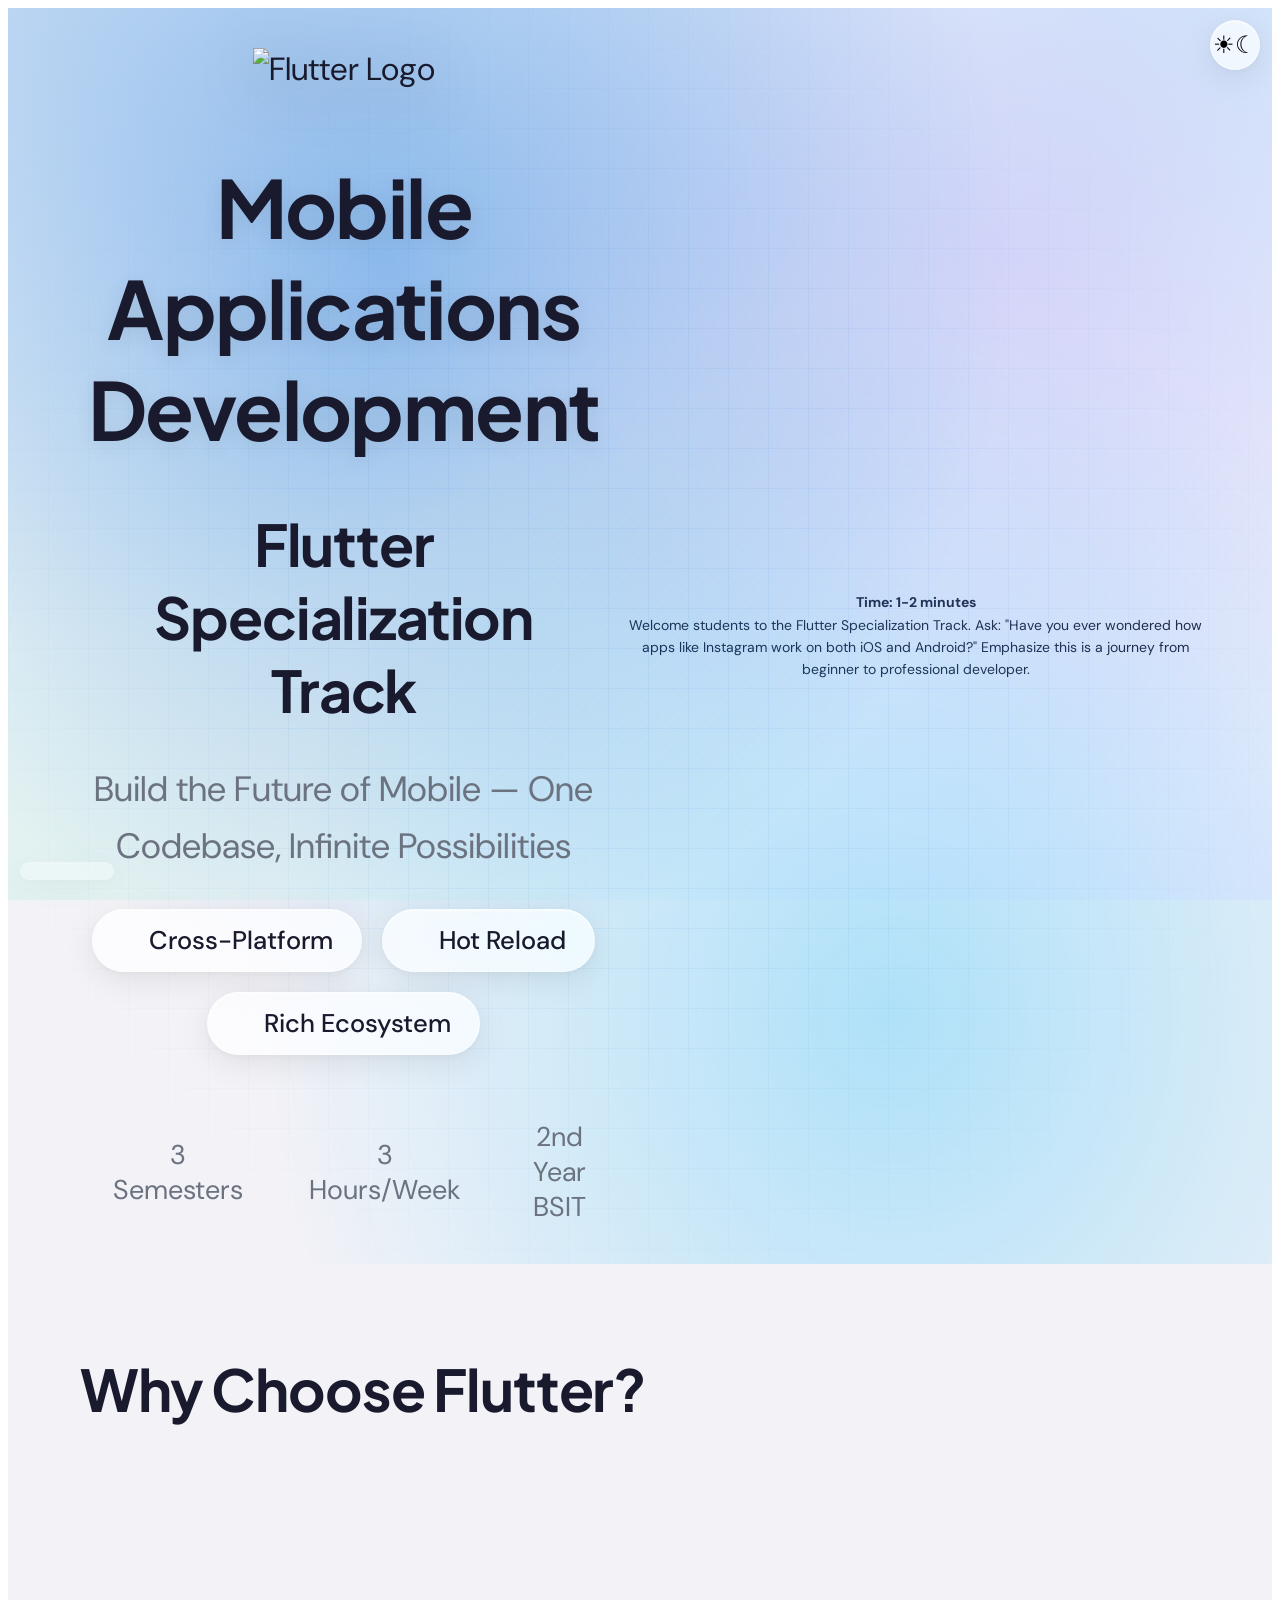
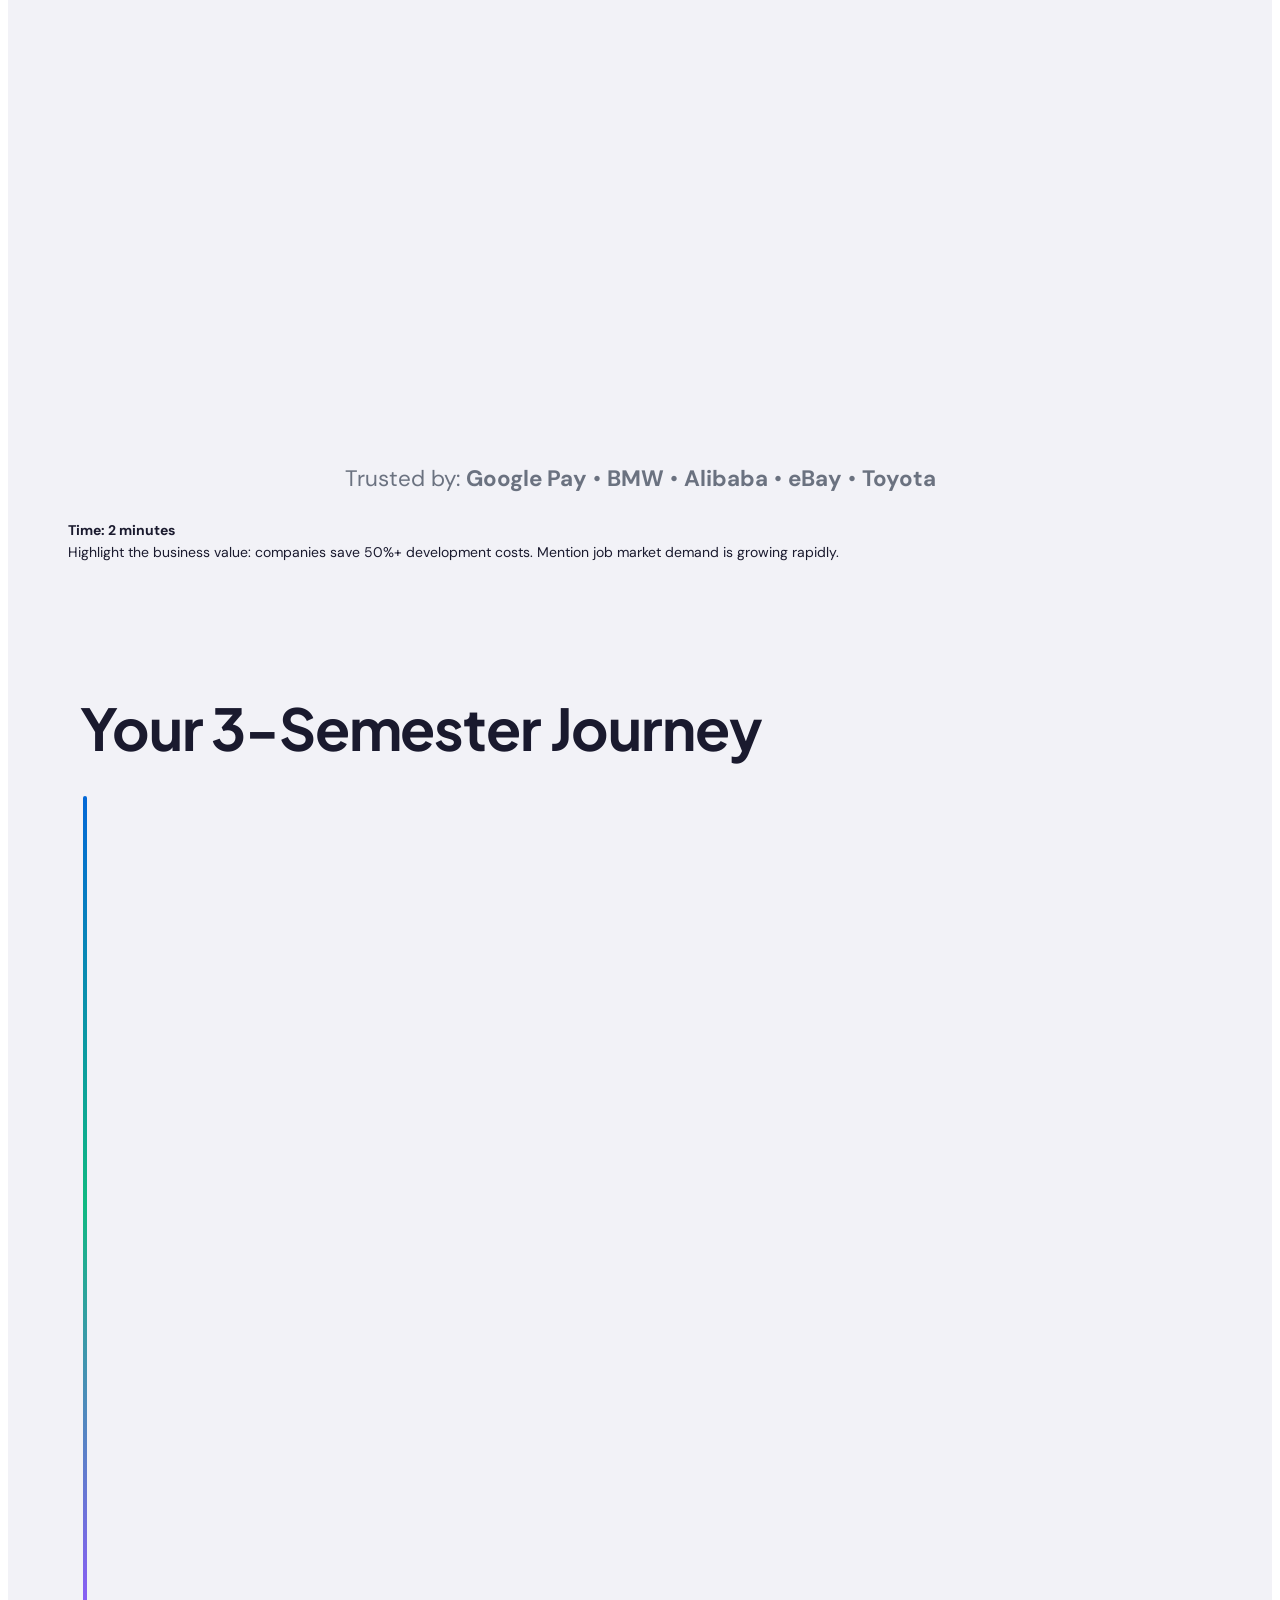
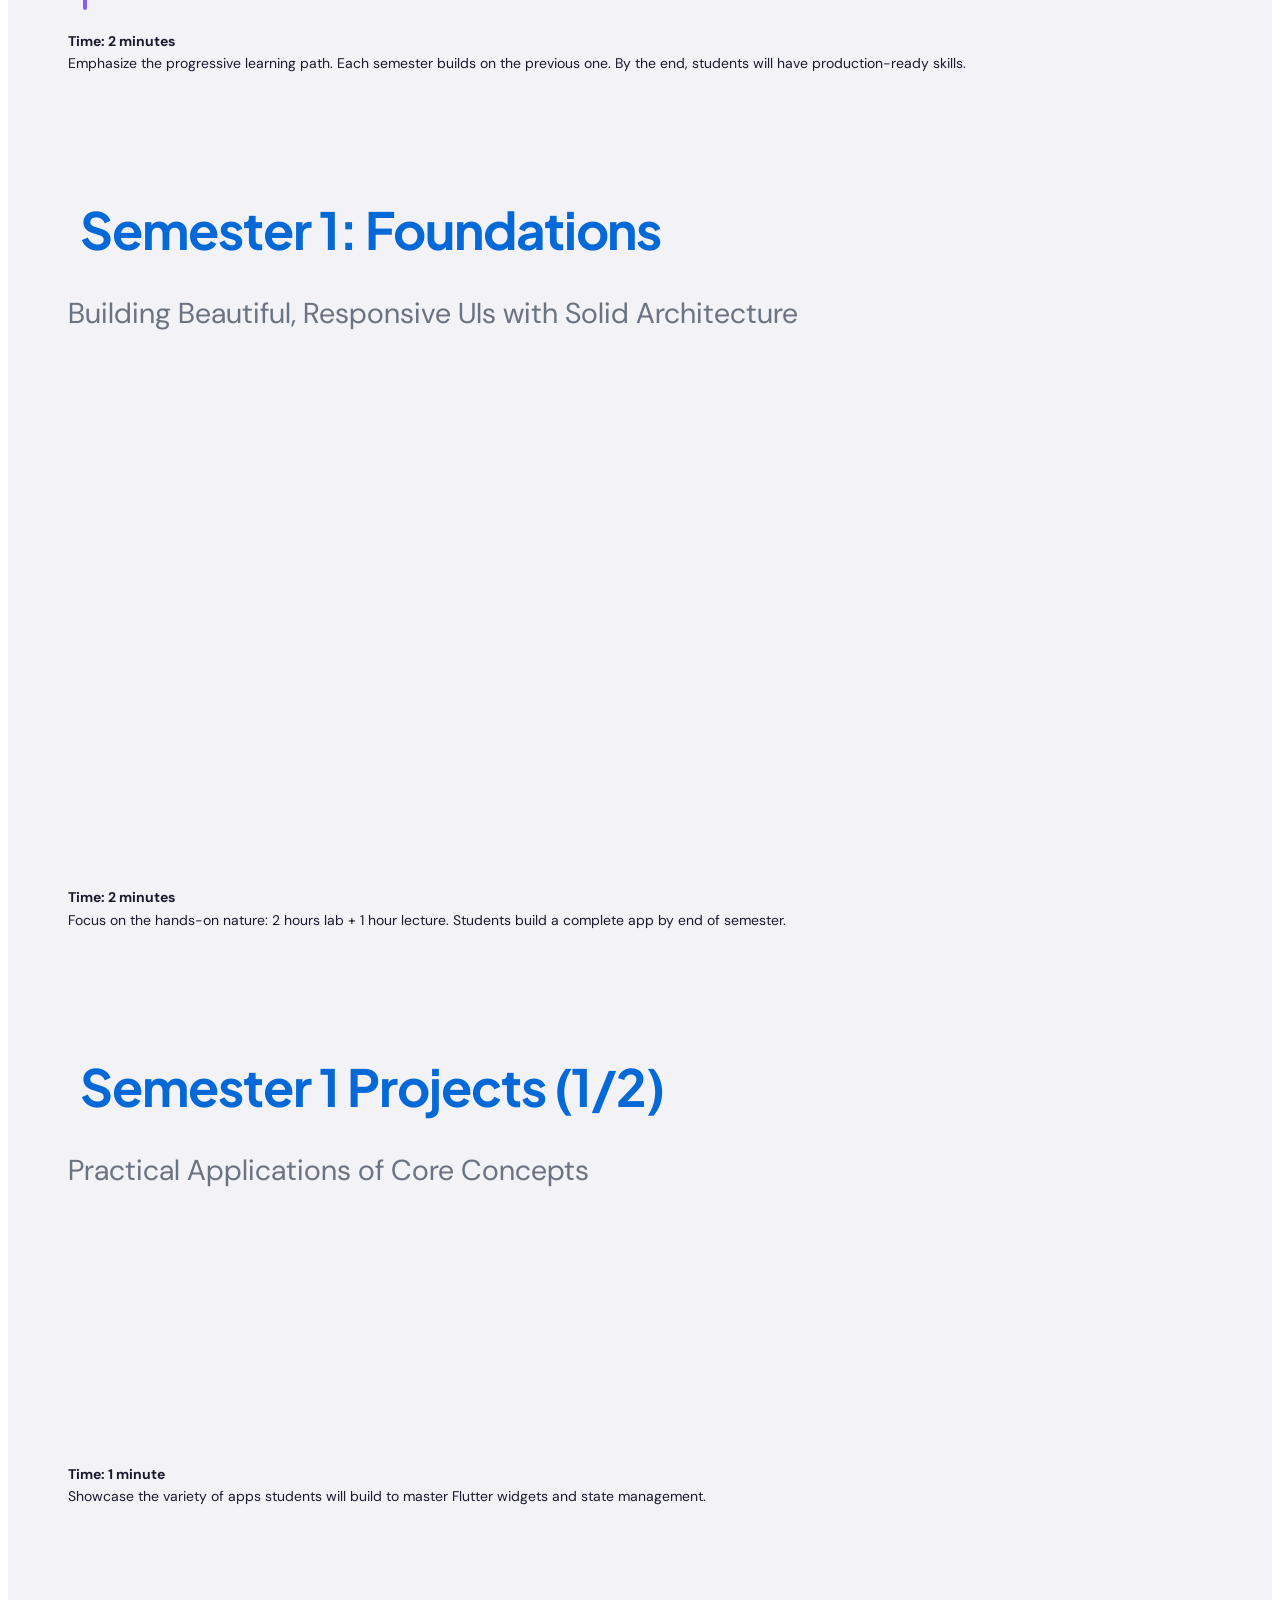
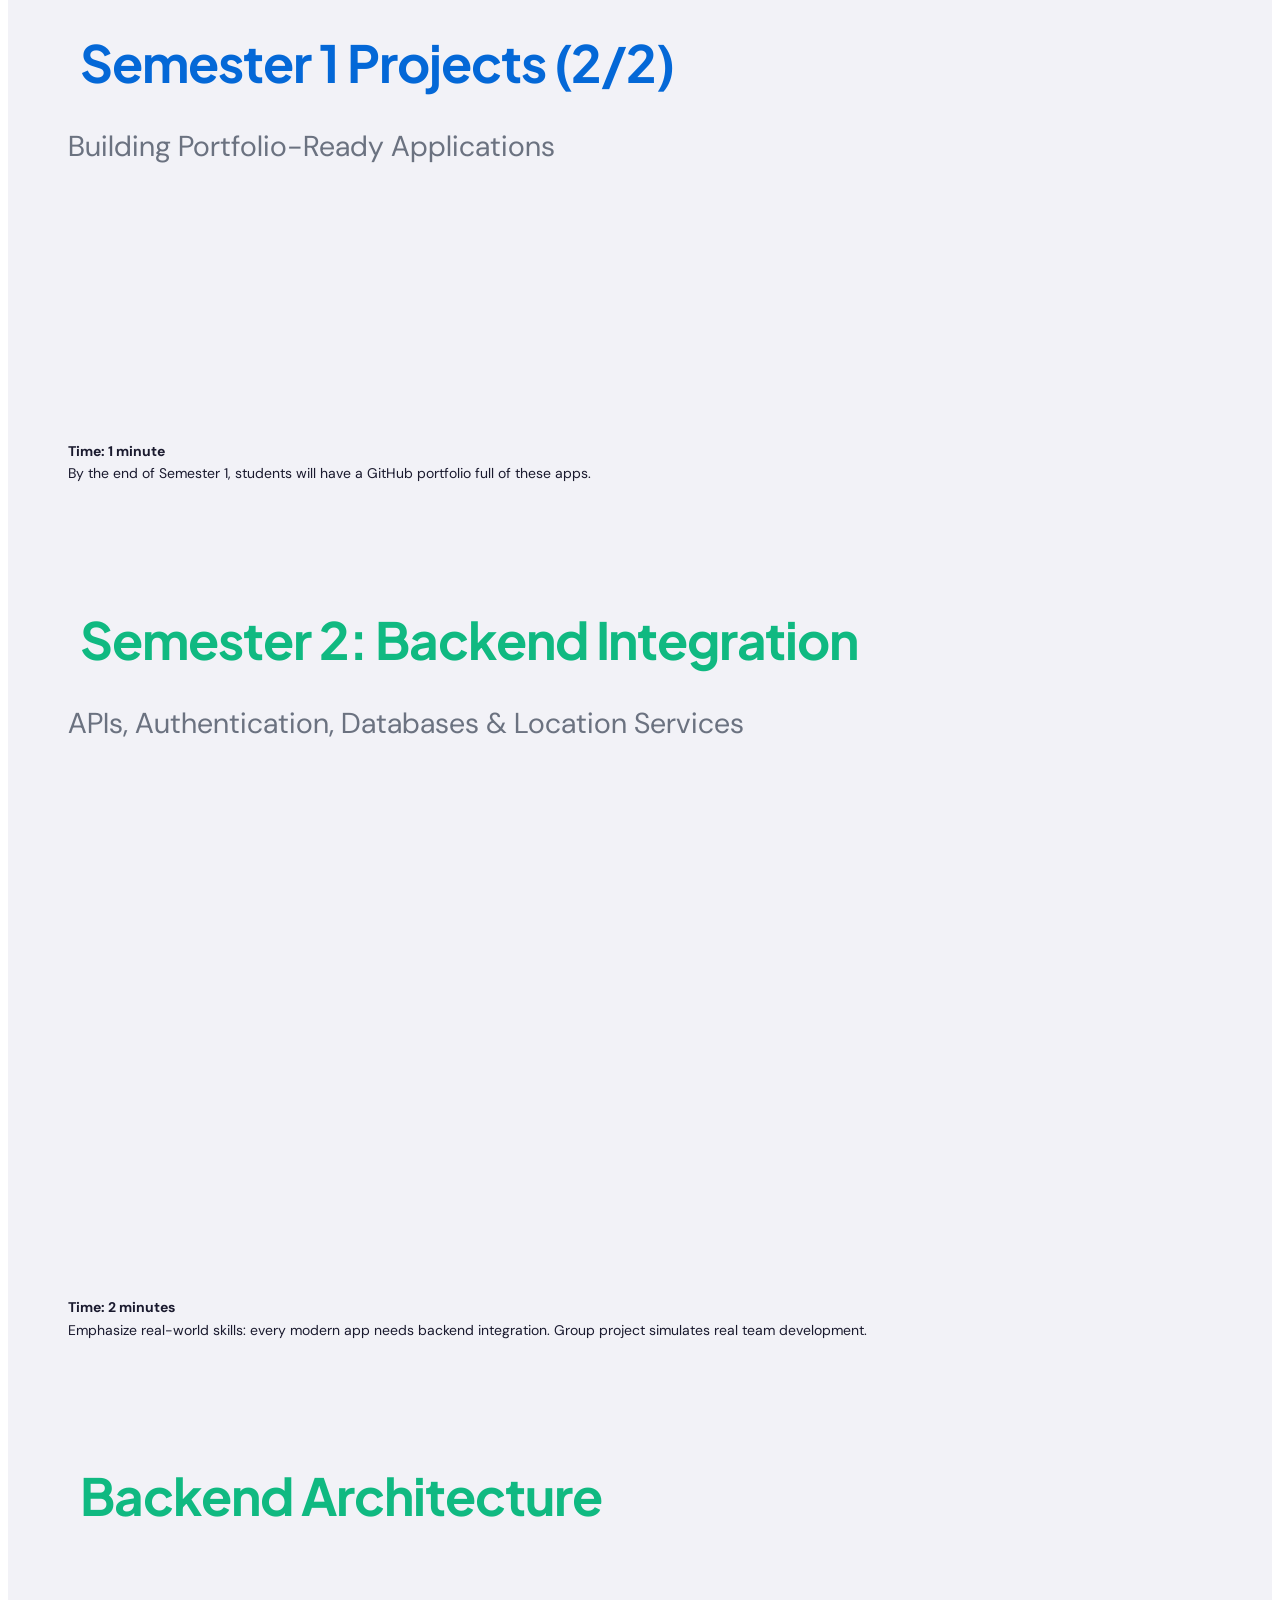
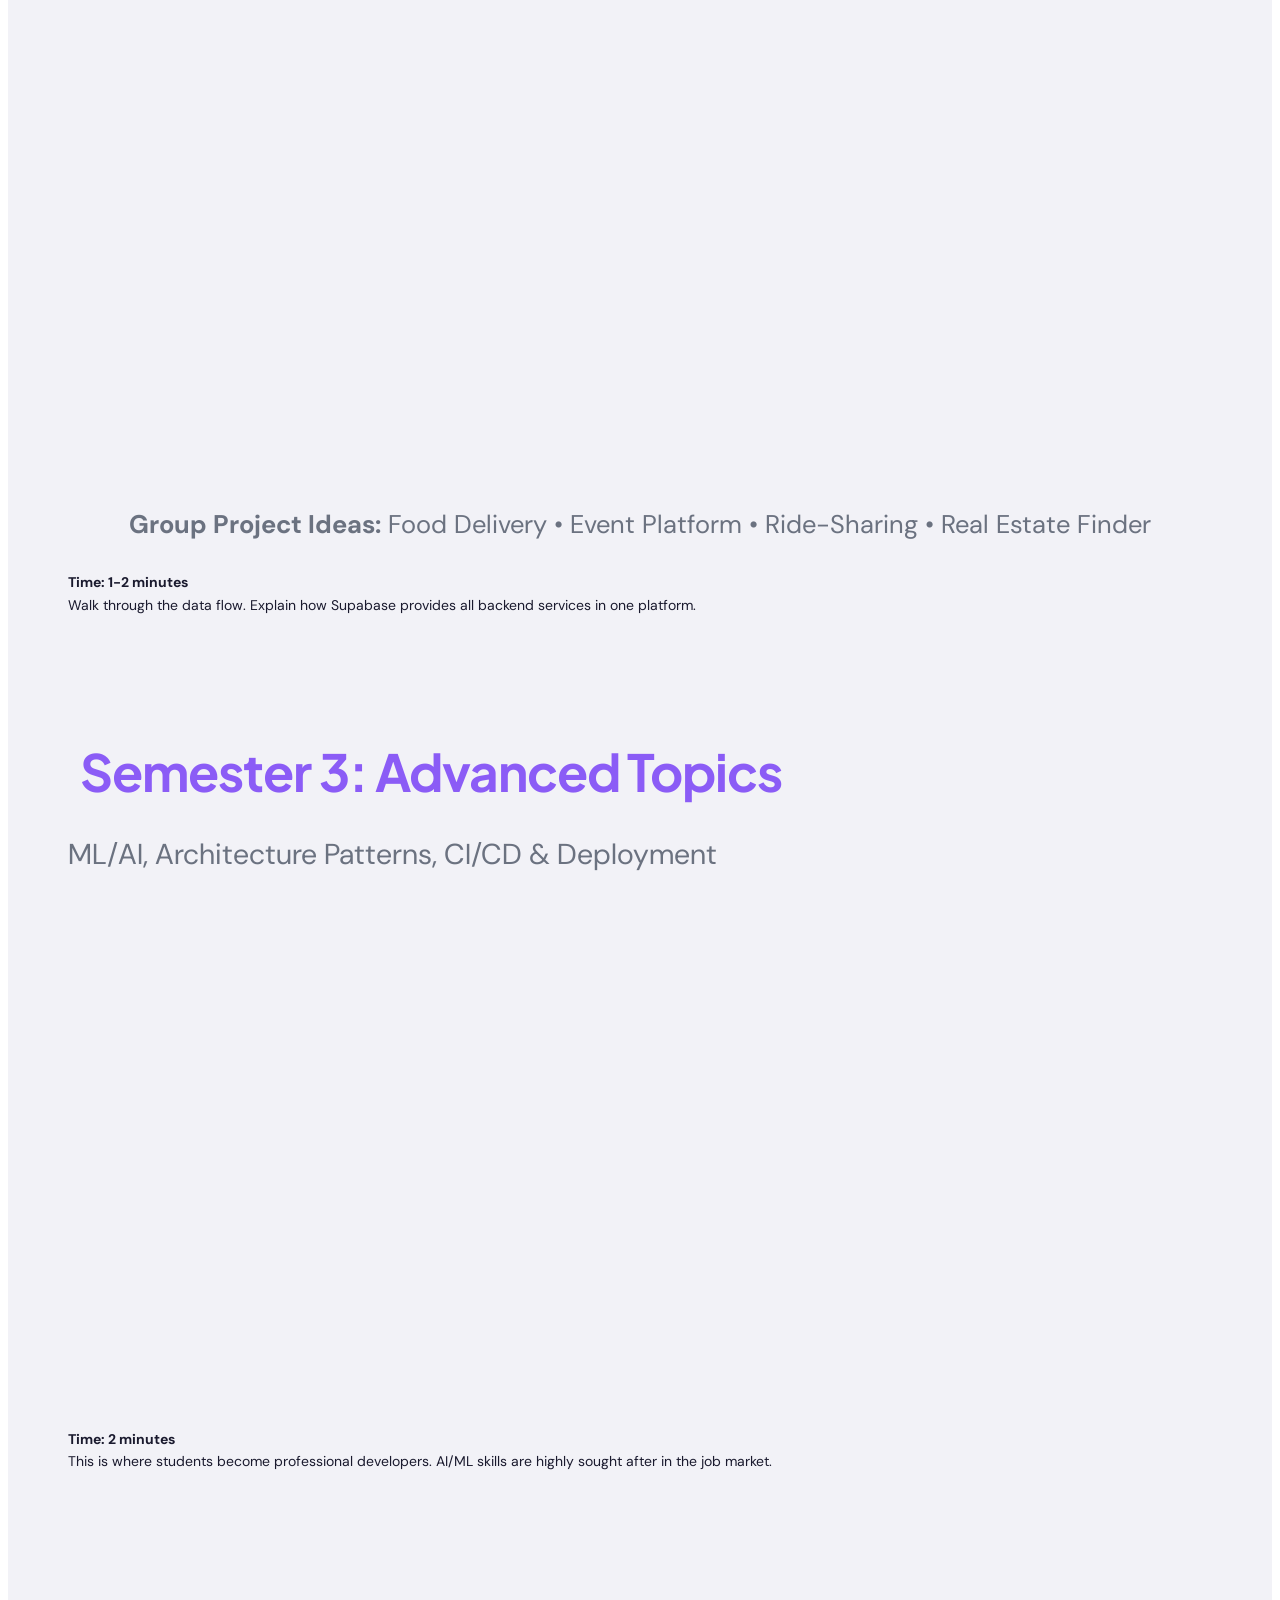
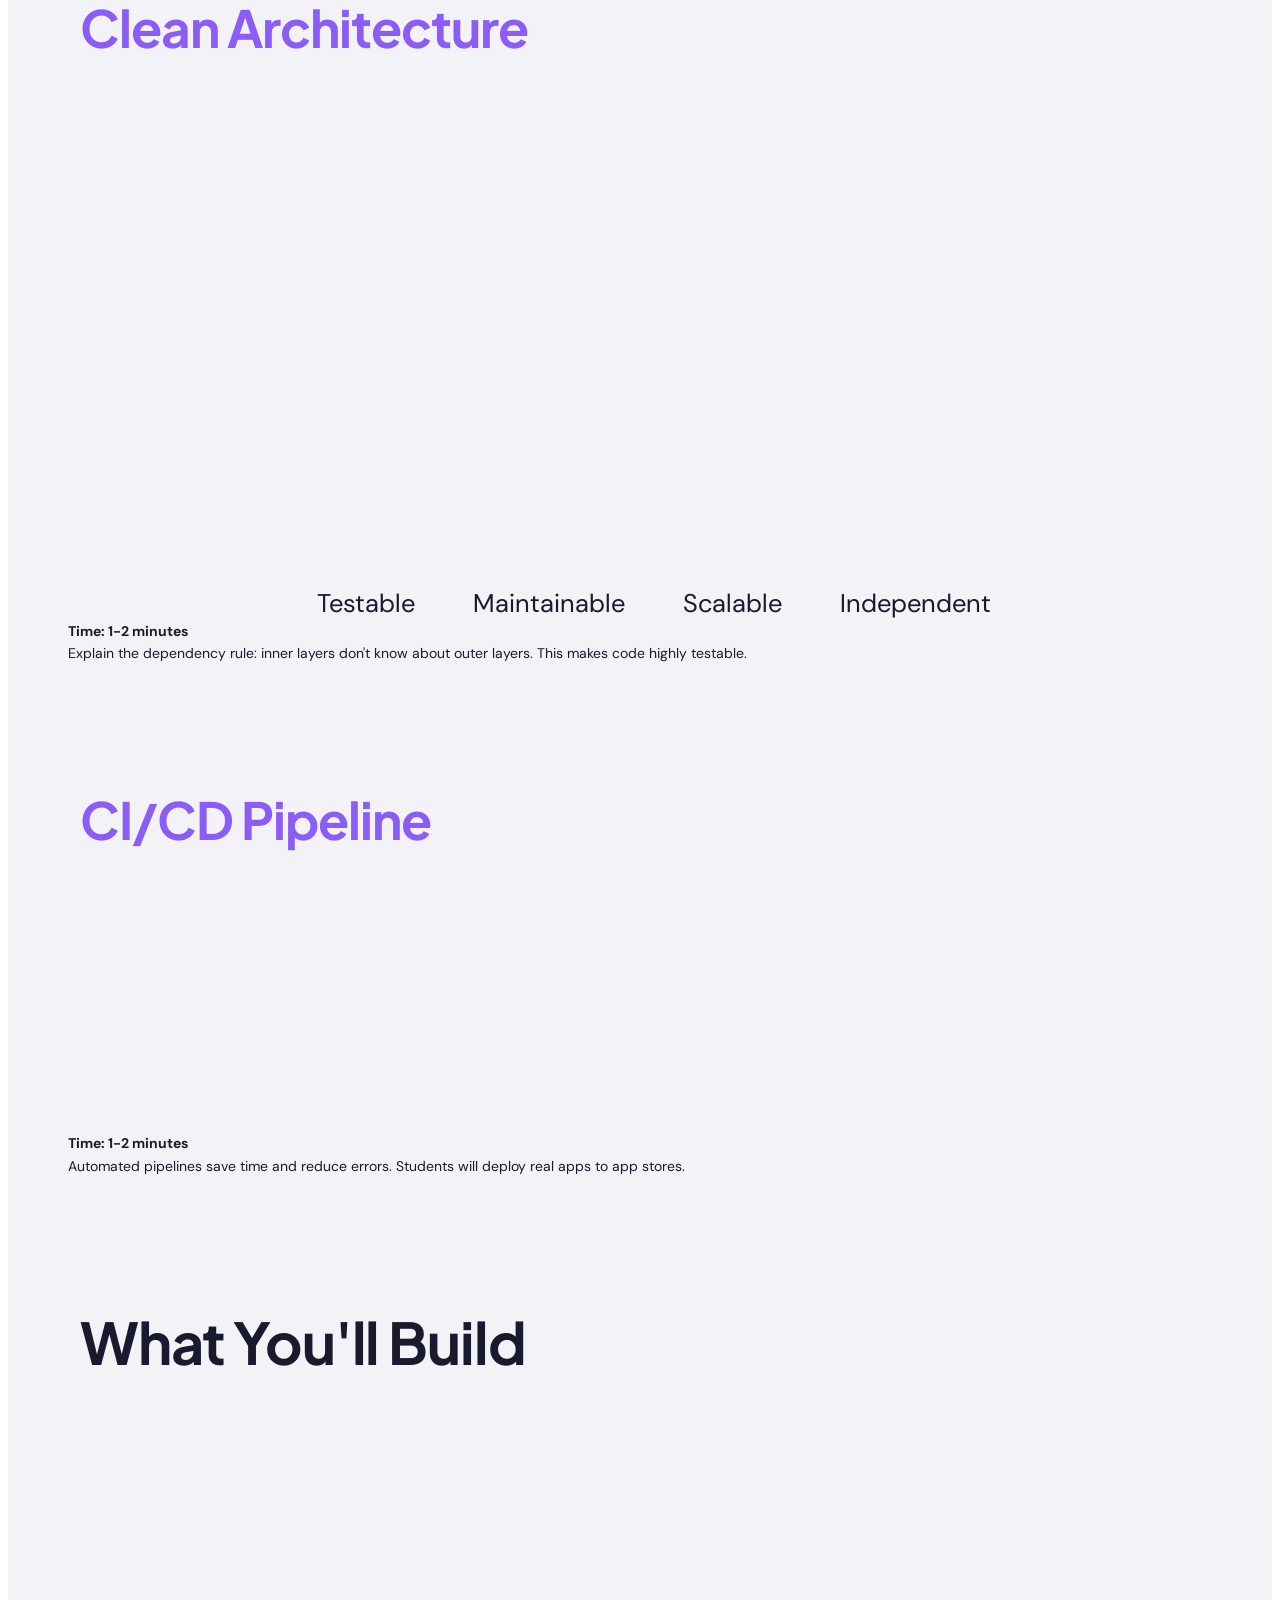
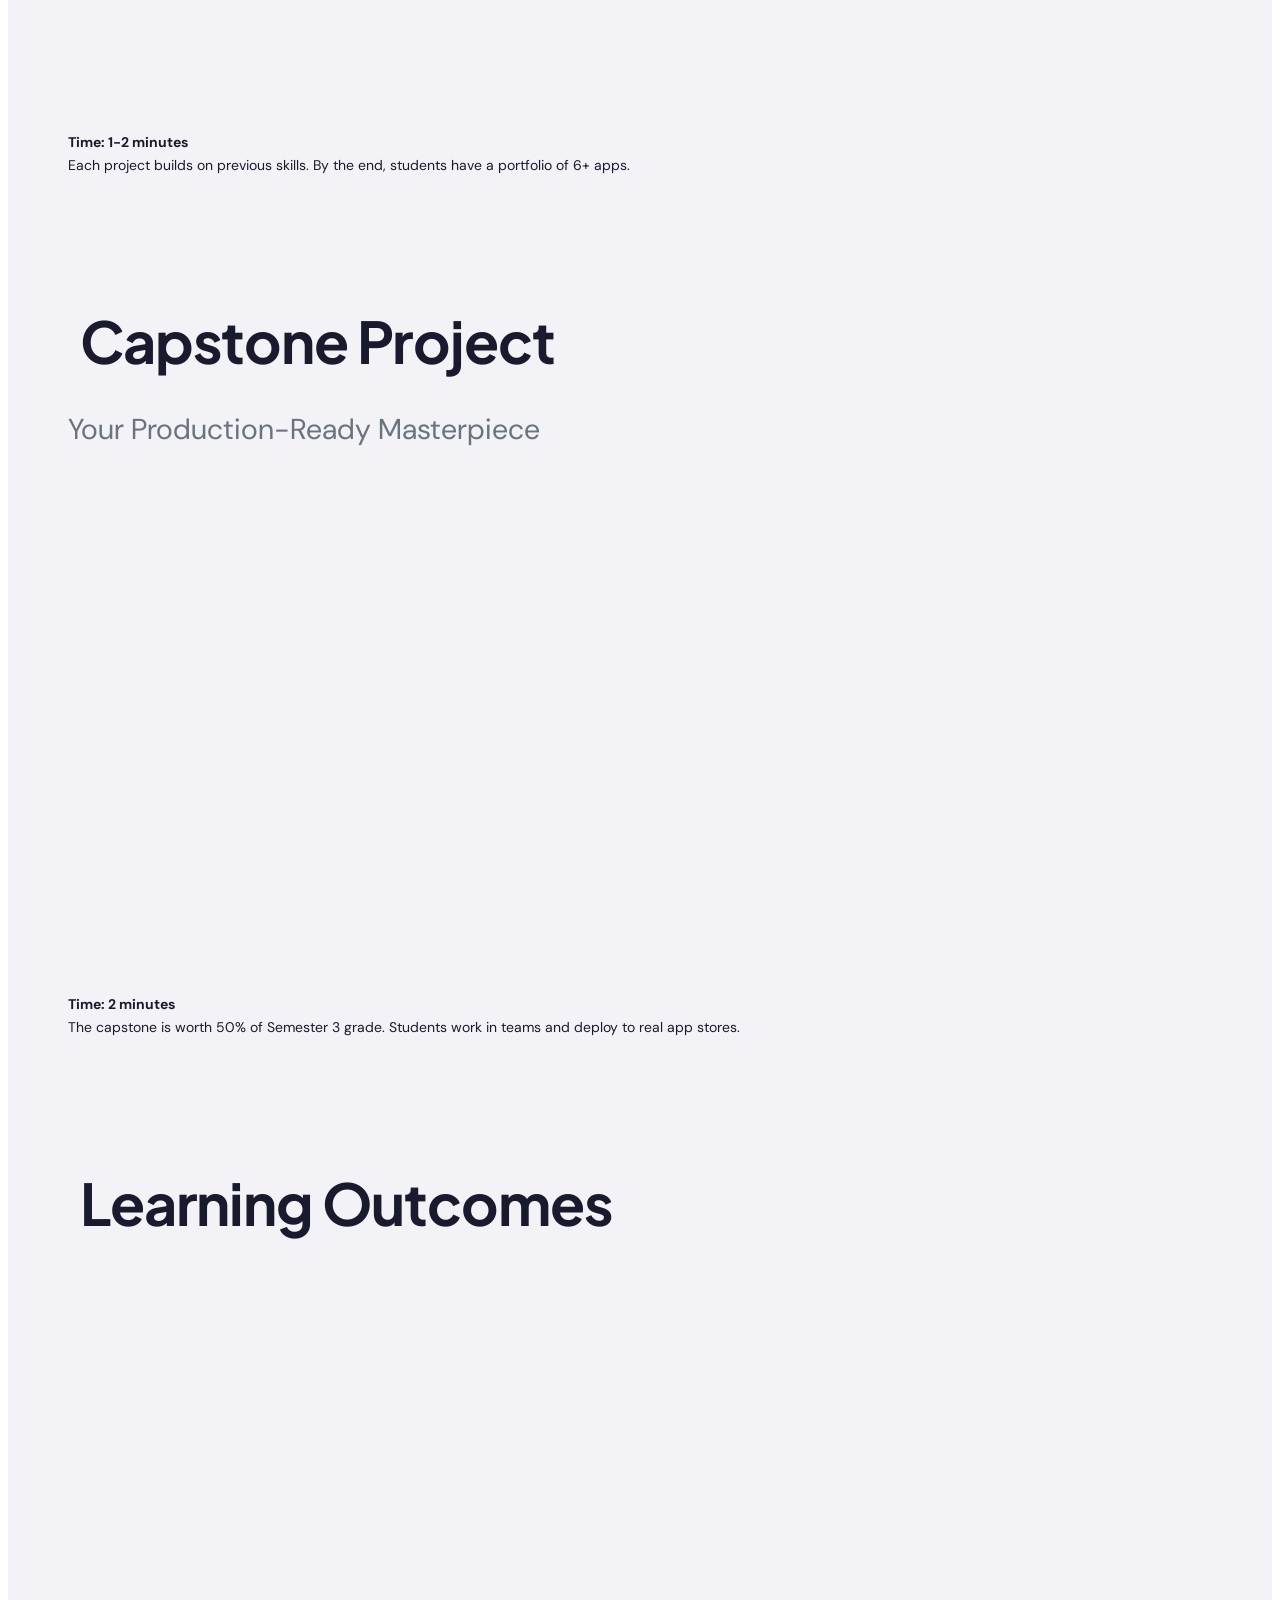
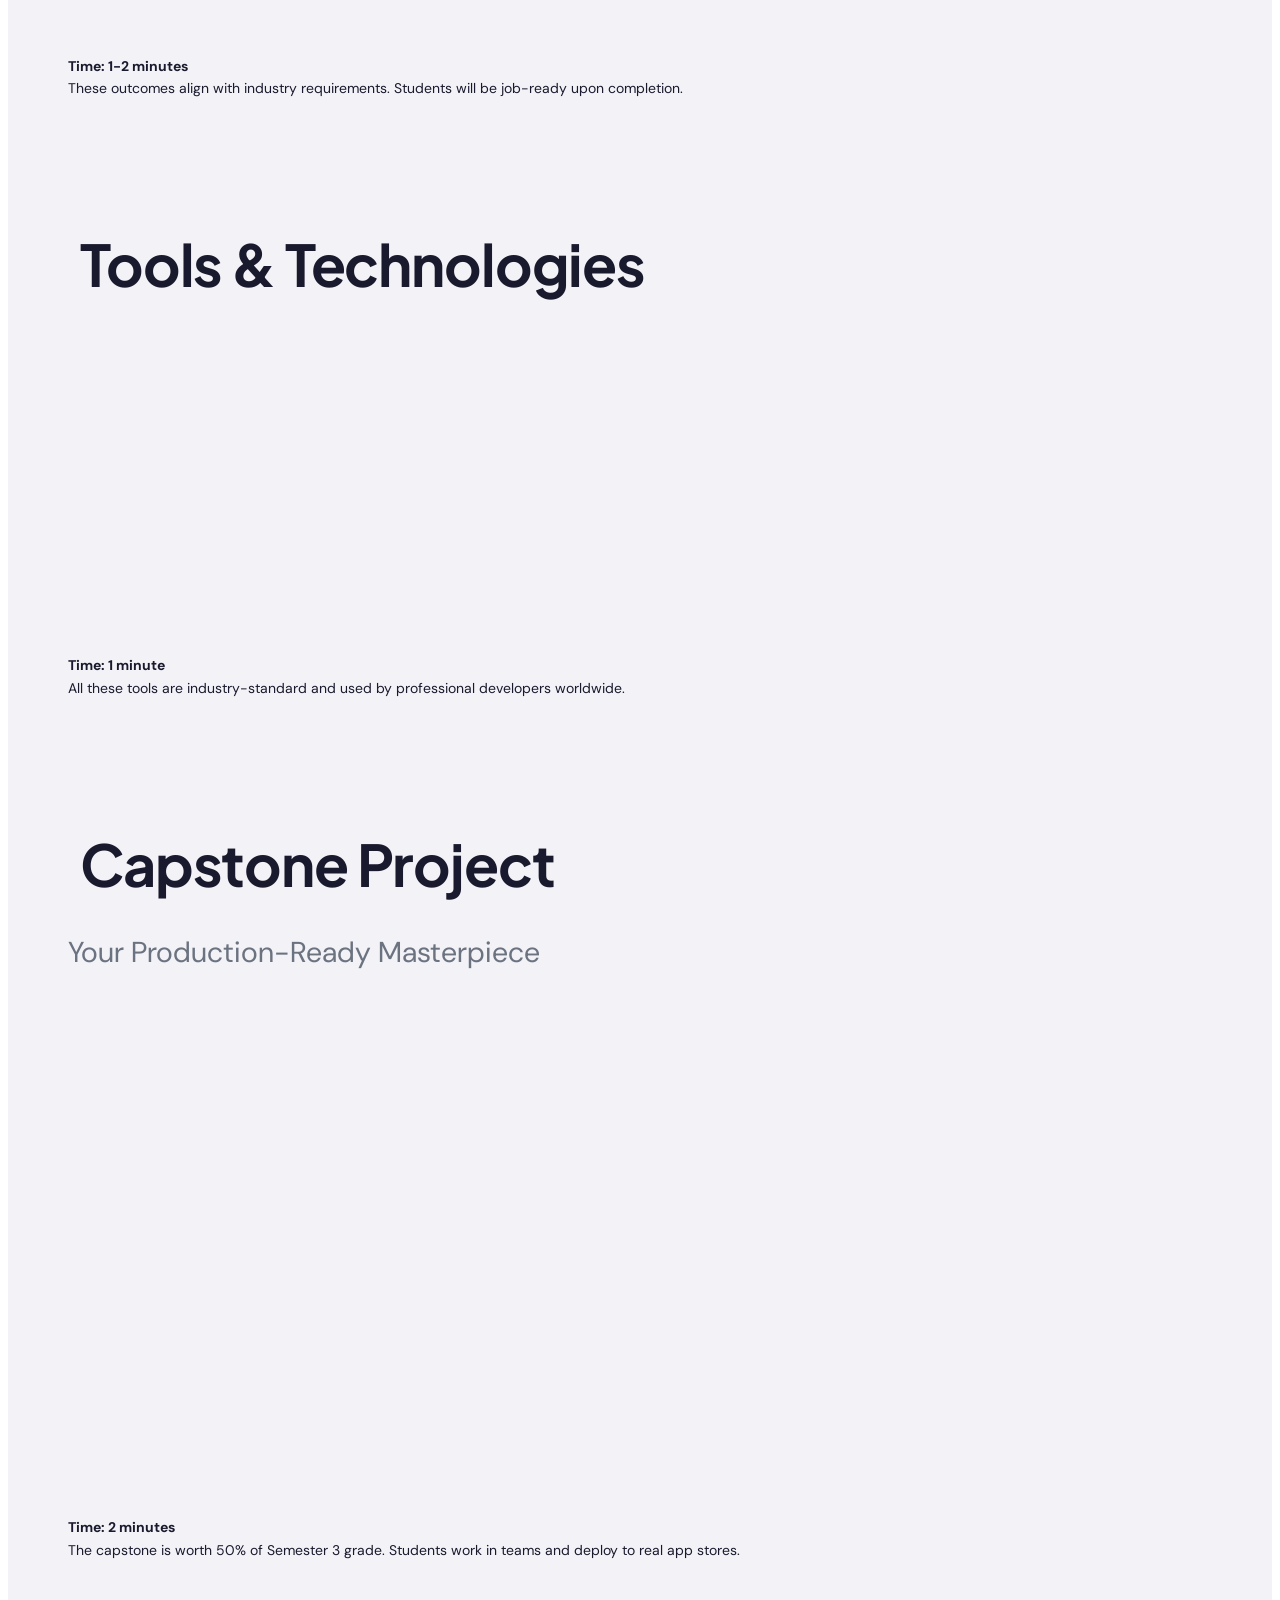
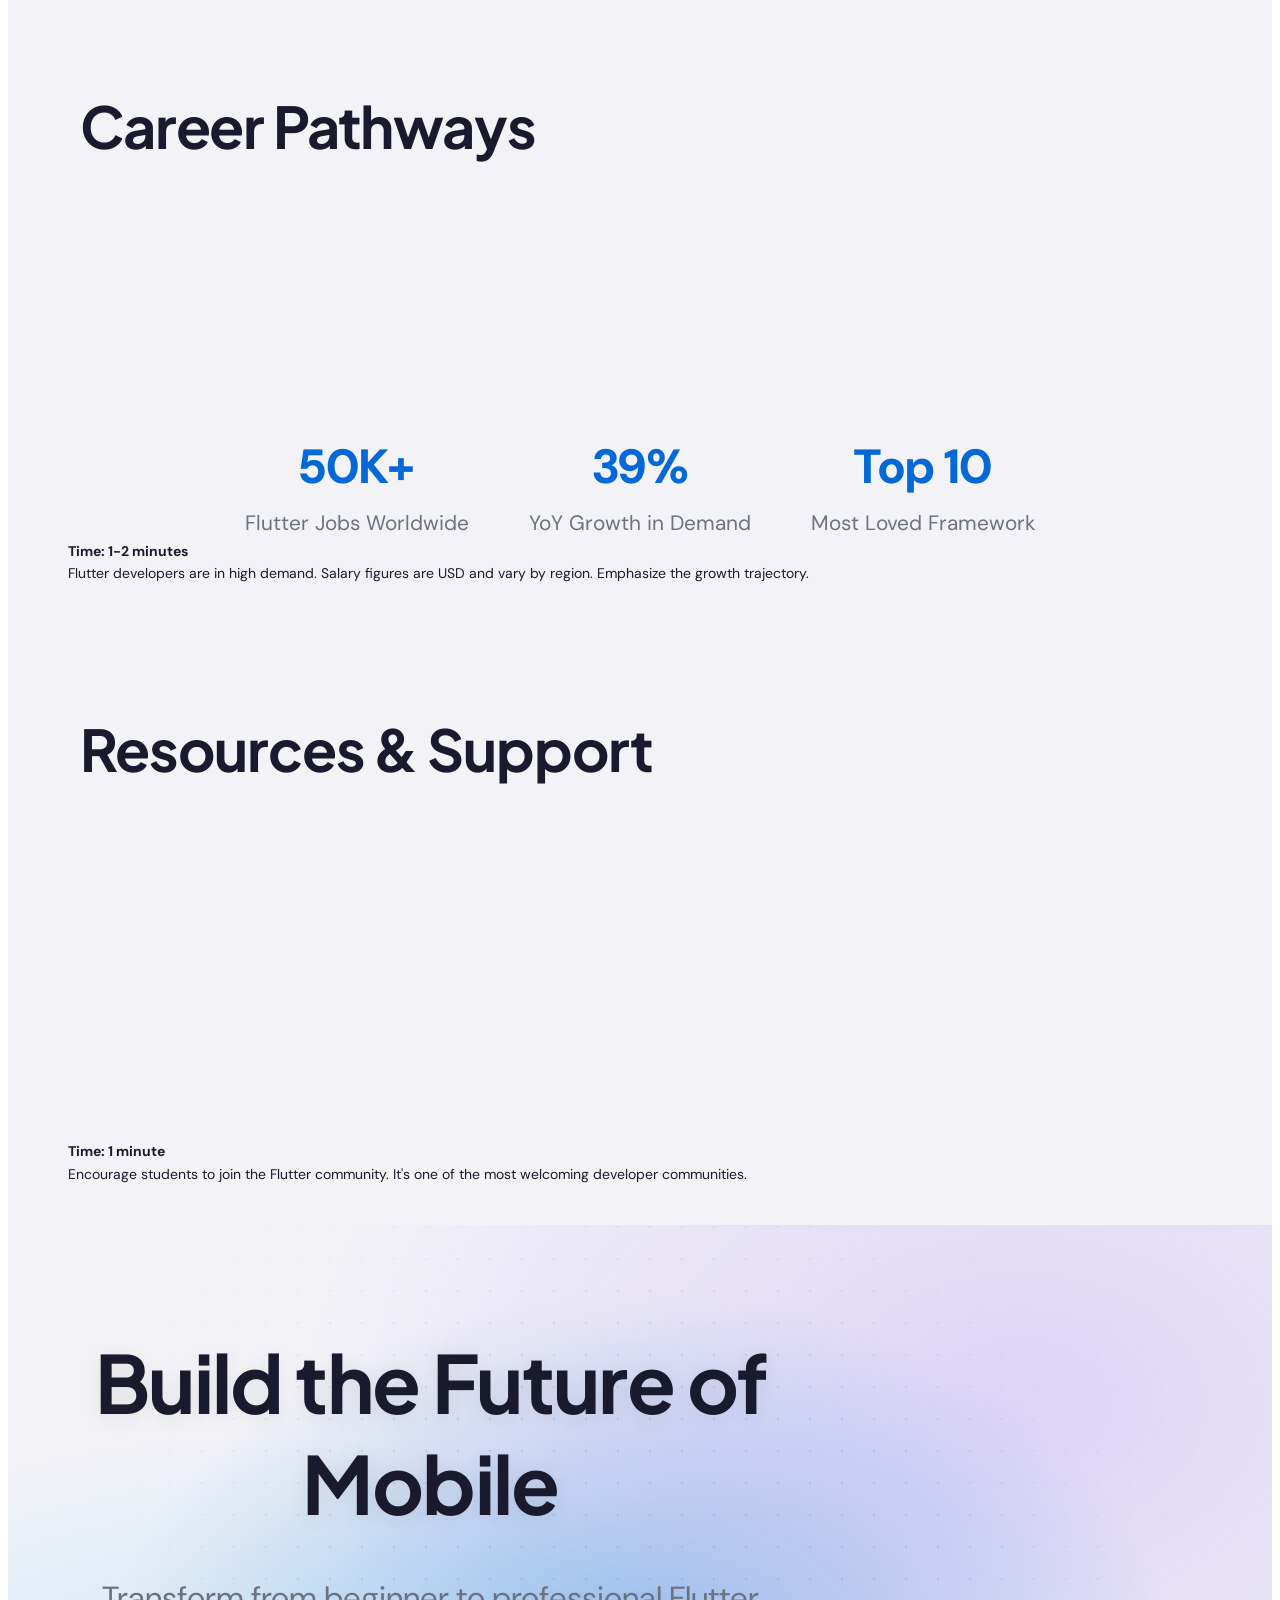
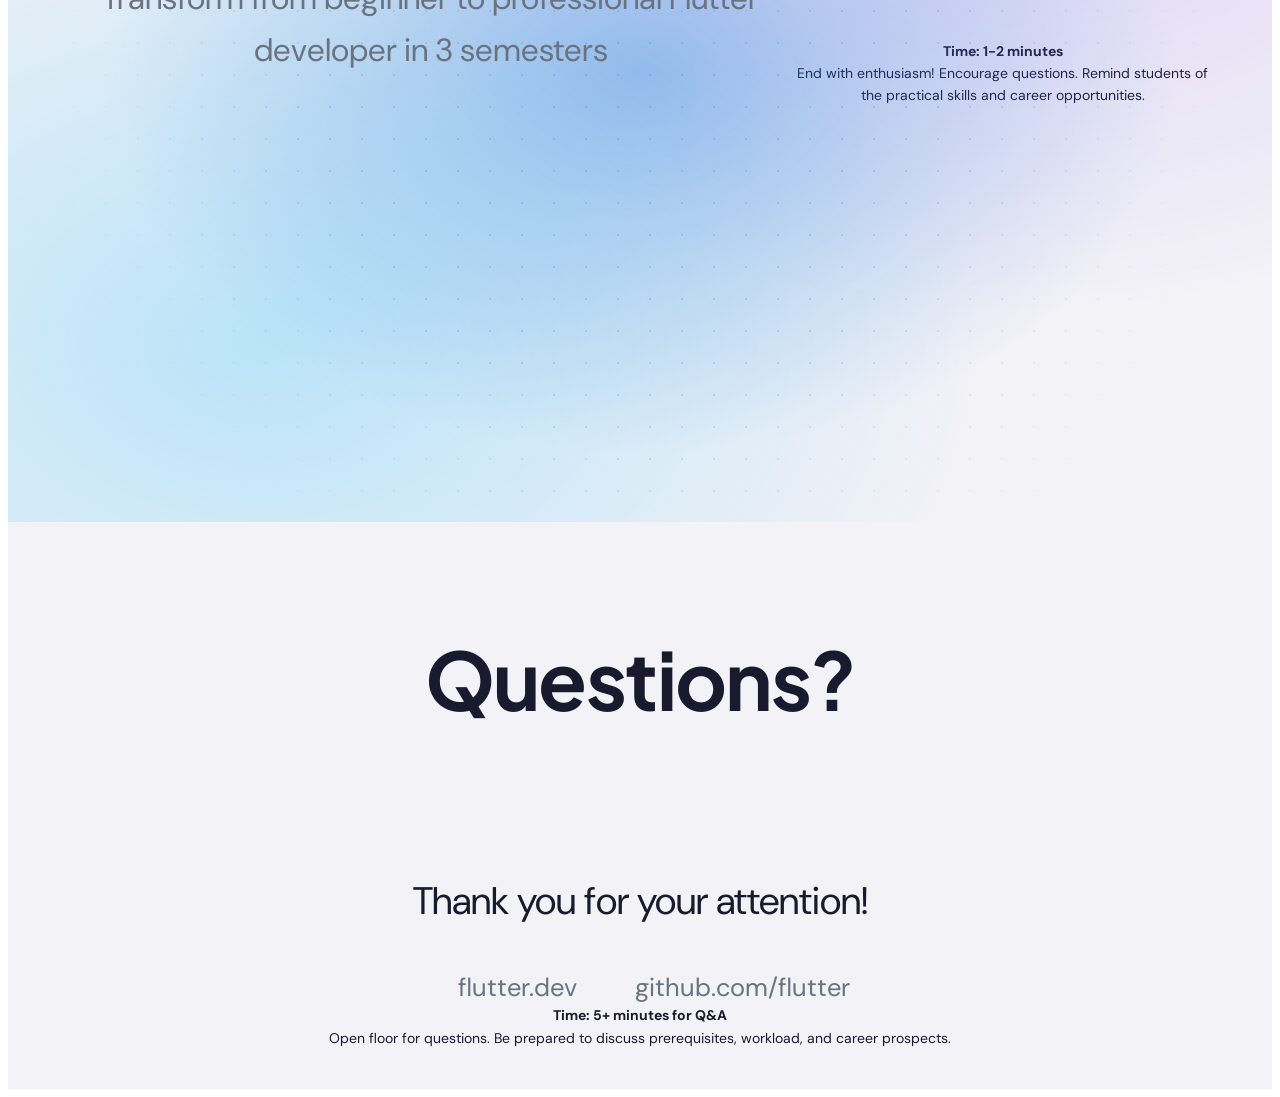
==== commit 387869e1: "Increase the section title icon size" ====
--- a/slides/index.html
+++ b/slides/index.html
@@ -647,7 +647,7 @@
             </div>
             <div class="outcome-card fragment fade-up">
               <div class="outcome-number">3</div>
-              <p>Manage app state with Provider, Riverpod & BLoC</p>
+              <p>Manage app state with Provider and Riverpod</p>
             </div>
             <div class="outcome-card fragment fade-up">
               <div class="outcome-number">4</div>
@@ -693,14 +693,14 @@
           <div class="tech-grid">
             <div class="tech-item fragment fade-up">
               <img
-                src="https://storage.googleapis.com/cms-storage-bucket/6e19fee6b47b36ca613f.png"
+                src="https://storage.googleapis.com/cms-storage-bucket/icon_flutter.4fd5520fe28ebf839174.svg"
                 alt="Flutter"
               />
               <span>Flutter</span>
             </div>
             <div class="tech-item fragment fade-up">
               <img
-                src="https://dart.dev/assets/img/logo/logo-white-text.svg"
+                src="https://dart.dev/assets/img/logo/dart-192.svg"
                 alt="Dart"
               />
               <span>Dart</span>
--- a/slides/styles/custom.css
+++ b/slides/styles/custom.css
@@ -172,14 +172,15 @@
 .section-title {
     display: flex;
     align-items: center;
-    gap: 16px;
+    gap: 12px;
     color: var(--primary);
     margin-bottom: 0.8em;
 }
 
-.section-title i {
-    width: 40px;
-    height: 40px;
+.section-title > .lucide {
+  width: 0.8em;
+  height: 0.8em;
+  flex-shrink: 0;
 }
 
 .section-title.semester-1 { color: #0468D7; font-size: 1.6em; }
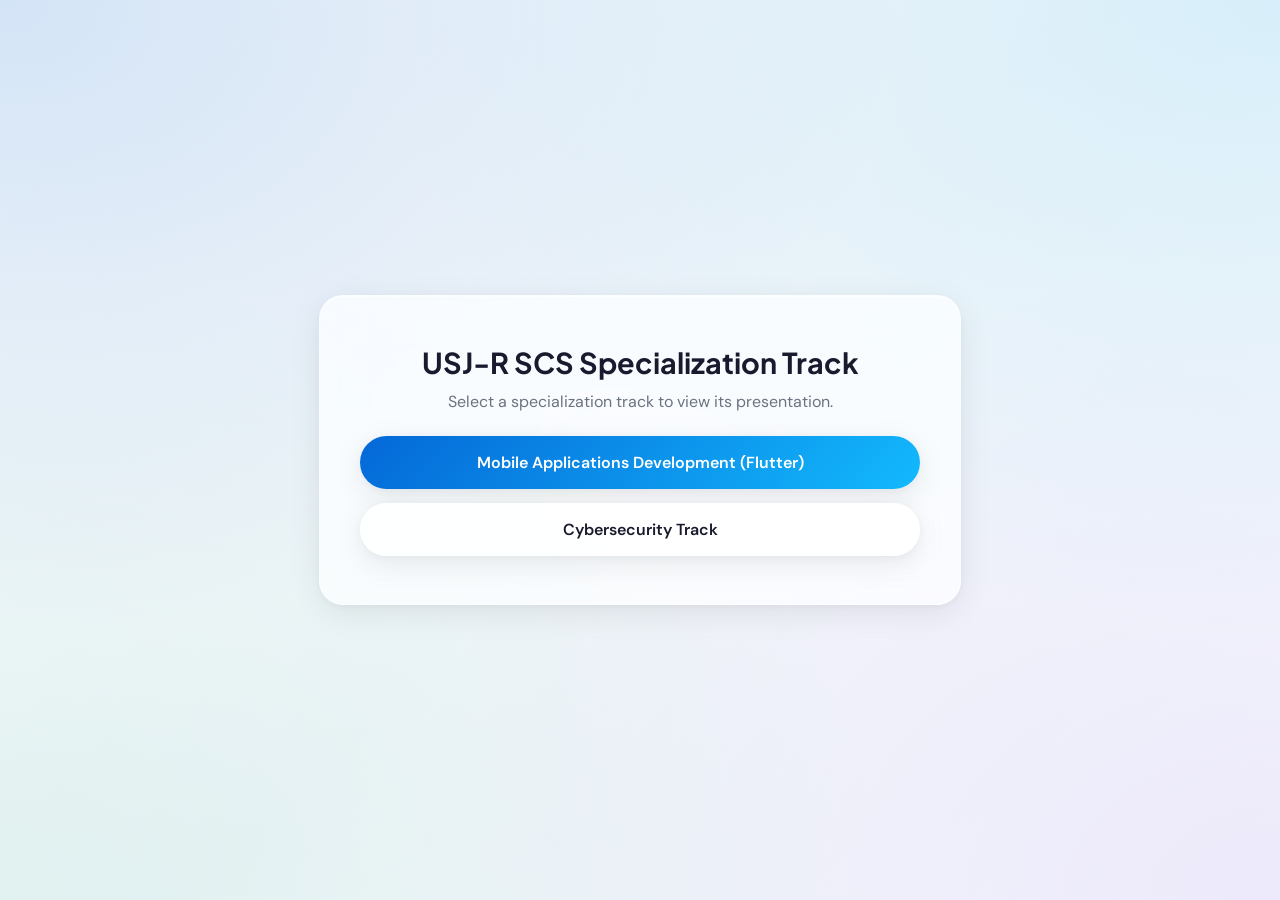
==== commit f1a42242: "Refactor and move slides specific to cyber vs mobile" ====
--- a/slides/index.html
+++ b/slides/index.html
@@ -3,7 +3,7 @@
   <head>
     <meta charset="utf-8" />
     <meta name="viewport" content="width=device-width, initial-scale=1.0" />
-    <title>Flutter Specialization Track - Mobile App Development</title>
+    <title>USJ-R SCS Specialization Track</title>
 
     <!-- Google Fonts -->
     <link rel="preconnect" href="https://fonts.googleapis.com" />
@@ -17,1044 +17,75 @@
       href="https://fonts.googleapis.com/css2?family=DM+Sans:wght@400;500;600;700&family=Plus+Jakarta+Sans:wght@500;600;700&display=swap"
     />
 
-    <!-- Reveal.js CSS -->
-    <link
-      rel="stylesheet"
-      href="https://cdn.jsdelivr.net/npm/reveal.js@4.6.1/dist/reset.css"
-    />
-    <link
-      rel="stylesheet"
-      href="https://cdn.jsdelivr.net/npm/reveal.js@4.6.1/dist/reveal.css"
-    />
-
-    <!-- Lucide Icons -->
-    <script src="https://unpkg.com/lucide@latest"></script>
-
     <!-- Custom Theme -->
     <link rel="stylesheet" href="styles/custom.css" />
+    <style>
+      body {
+        margin: 0;
+        min-height: 100vh;
+        display: flex;
+        align-items: center;
+        justify-content: center;
+        background: var(--background);
+        background-image: var(--background-gradient);
+        font-family: 'DM Sans', -apple-system, BlinkMacSystemFont, 'Segoe UI', sans-serif;
+        color: var(--text);
+      }
+      .landing-page {
+        text-align: center;
+        padding: 48px 40px;
+        border-radius: 24px;
+        background: var(--surface);
+        backdrop-filter: blur(var(--glass-blur)) saturate(var(--glass-saturate));
+        -webkit-backdrop-filter: blur(var(--glass-blur)) saturate(var(--glass-saturate));
+        box-shadow: var(--glass-outer-shadow), var(--glass-inner-shadow);
+        border: var(--glass-border);
+        max-width: 560px;
+        width: 90%;
+      }
+      .landing-page h1 {
+        font-family: 'Plus Jakarta Sans', 'DM Sans', sans-serif;
+        font-size: 1.8rem;
+        margin: 0 0 0.4em;
+      }
+      .landing-page p {
+        margin: 0 0 1.5em;
+        color: var(--text-muted);
+      }
+      .track-buttons {
+        display: flex;
+        flex-direction: column;
+        gap: 14px;
+      }
+      .track-buttons a {
+        display: block;
+        padding: 16px 24px;
+        border-radius: 999px;
+        text-decoration: none;
+        font-weight: 600;
+        background: linear-gradient(135deg, var(--gradient-start), var(--gradient-end));
+        color: #fff;
+        box-shadow: var(--glass-outer-shadow);
+        transition: transform 0.2s ease, box-shadow 0.2s ease;
+      }
+      .track-buttons a.secondary {
+        background: var(--surface-hover);
+        color: var(--text);
+      }
+      .track-buttons a:hover {
+        transform: translateY(-3px);
+        box-shadow: var(--glass-outer-shadow), 0 12px 30px var(--shadow-lg);
+      }
+    </style>
   </head>
   <body>
-    <!-- Theme Toggle Button -->
-    <button id="theme-toggle" class="theme-toggle" aria-label="Toggle theme">
-      <span class="sun-icon">&#9728;</span>
-      <span class="moon-icon">&#9790;</span>
-    </button>
-
-    <div class="reveal">
-      <div class="slides">
-        <!-- SLIDE 1: Hero/Title Slide -->
-        <section data-transition="zoom" class="hero-slide">
-          <div class="hero-content">
-            <div class="flutter-logo-container">
-              <img
-                src="https://storage.googleapis.com/cms-storage-bucket/6e19fee6b47b36ca613f.png"
-                alt="Flutter Logo"
-                class="flutter-logo"
-              />
-            </div>
-            <h1 class="hero-title">Mobile Applications Development</h1>
-            <h2 class="hero-subtitle">Flutter Specialization Track</h2>
-            <p class="hero-tagline">
-              Build the Future of Mobile — One Codebase, Infinite Possibilities
-            </p>
-            <div class="hero-badges">
-              <span class="badge"
-                ><i data-lucide="smartphone"></i> Cross-Platform</span
-              >
-              <span class="badge"><i data-lucide="zap"></i> Hot Reload</span>
-              <span class="badge"
-                ><i data-lucide="layers"></i> Rich Ecosystem</span
-              >
-            </div>
-            <div class="course-info">
-              <span><i data-lucide="calendar"></i> 3 Semesters</span>
-              <span><i data-lucide="clock"></i> 3 Hours/Week</span>
-              <span><i data-lucide="graduation-cap"></i> 2nd Year BSIT</span>
-            </div>
-          </div>
-          <aside class="notes">
-            <strong>Time: 1-2 minutes</strong><br />
-            Welcome students to the Flutter Specialization Track. Ask: "Have you
-            ever wondered how apps like Instagram work on both iOS and Android?"
-            Emphasize this is a journey from beginner to professional developer.
-          </aside>
-        </section>
-
-        <!-- SLIDE 2: Why Choose Flutter? -->
-        <section data-transition="slide">
-          <h2 class="section-title">
-            <i data-lucide="help-circle"></i> Why Choose Flutter?
-          </h2>
-          <div class="feature-grid">
-            <div class="feature-card fragment fade-up">
-              <div class="feature-icon"><i data-lucide="code-2"></i></div>
-              <h3>Single Codebase</h3>
-              <p>Write once, deploy to iOS, Android, Web, and Desktop</p>
-            </div>
-            <div class="feature-card fragment fade-up">
-              <div class="feature-icon"><i data-lucide="zap"></i></div>
-              <h3>Hot Reload</h3>
-              <p>See changes instantly without losing app state</p>
-            </div>
-            <div class="feature-card fragment fade-up">
-              <div class="feature-icon"><i data-lucide="palette"></i></div>
-              <h3>Beautiful UIs</h3>
-              <p>Rich widgets and customizable components</p>
-            </div>
-            <div class="feature-card fragment fade-up">
-              <div class="feature-icon"><i data-lucide="rocket"></i></div>
-              <h3>Native Performance</h3>
-              <p>Compiled to native ARM code for speed</p>
-            </div>
-          </div>
-          <div class="companies-using fragment fade-in">
-            <p class="small-text">
-              Trusted by: <strong>Google Pay</strong> • <strong>BMW</strong> •
-              <strong>Alibaba</strong> • <strong>eBay</strong> •
-              <strong>Toyota</strong>
-            </p>
-          </div>
-          <aside class="notes">
-            <strong>Time: 2 minutes</strong><br />
-            Highlight the business value: companies save 50%+ development costs.
-            Mention job market demand is growing rapidly.
-          </aside>
-        </section>
-
-        <!-- SLIDE 3: Course Overview - 3 Semester Journey -->
-        <section data-transition="slide">
-          <h2 class="section-title">
-            <i data-lucide="map"></i> Your 3-Semester Journey
-          </h2>
-          <div class="timeline">
-            <div class="timeline-item fragment fade-right">
-              <div class="timeline-marker sem1"></div>
-              <div class="timeline-content">
-                <h3>Semester 1</h3>
-                <h4>Foundations</h4>
-                <p>UI/UX, State Management, Testing</p>
-                <div class="timeline-tags">
-                  <span>Dart</span><span>Widgets</span><span>Riverpod</span>
-                </div>
-              </div>
-            </div>
-            <div class="timeline-item fragment fade-right">
-              <div class="timeline-marker sem2"></div>
-              <div class="timeline-content">
-                <h3>Semester 2</h3>
-                <h4>Backend Integration</h4>
-                <p>APIs, Auth, Databases, Maps</p>
-                <div class="timeline-tags">
-                  <span>Supabase</span><span>REST</span><span>Mapbox</span>
-                </div>
-              </div>
-            </div>
-            <div class="timeline-item fragment fade-right">
-              <div class="timeline-marker sem3"></div>
-              <div class="timeline-content">
-                <h3>Semester 3</h3>
-                <h4>Advanced Topics</h4>
-                <p>ML/AI, Clean Architecture, Deployment</p>
-                <div class="timeline-tags">
-                  <span>TensorFlow</span><span>CI/CD</span
-                  ><span>App Store</span>
-                </div>
-              </div>
-            </div>
-          </div>
-          <aside class="notes">
-            <strong>Time: 2 minutes</strong><br />
-            Emphasize the progressive learning path. Each semester builds on the
-            previous one. By the end, students will have production-ready
-            skills.
-          </aside>
-        </section>
-
-        <!-- SLIDE 4: Semester 1 - Foundations -->
-        <section data-transition="slide">
-          <h2 class="section-title semester-1">
-            <i data-lucide="box"></i> Semester 1: Foundations
-          </h2>
-          <p class="section-subtitle">
-            Building Beautiful, Responsive UIs with Solid Architecture
-          </p>
-          <div class="week-grid">
-            <div class="week-card fragment fade-up">
-              <h4>Flutter Fundamentals</h4>
-              <ul>
-                <li>Dart Language & Null Safety</li>
-                <li>Widget Tree & Composition</li>
-                <li>Stateless vs Stateful</li>
-              </ul>
-            </div>
-            <div class="week-card fragment fade-up">
-              <h4>Layout & Responsive Design</h4>
-              <ul>
-                <li>Column, Row, Stack</li>
-                <li>MediaQuery & LayoutBuilder</li>
-                <li>Adaptive UIs</li>
-              </ul>
-            </div>
-            <div class="week-card fragment fade-up">
-              <h4>Advanced UI Components</h4>
-              <ul>
-                <li>ListView & GridView</li>
-                <li>Navigation & Routing</li>
-                <li>Forms & Animations</li>
-              </ul>
-            </div>
-            <div class="week-card fragment fade-up">
-              <h4>State Management & Testing</h4>
-              <ul>
-                <li>Provider & Riverpod</li>
-                <li>Unit & Widget Testing</li>
-                <li>Individual Project</li>
-              </ul>
-            </div>
-          </div>
-          <aside class="notes">
-            <strong>Time: 2 minutes</strong><br />
-            Focus on the hands-on nature: 2 hours lab + 1 hour lecture. Students
-            build a complete app by end of semester.
-          </aside>
-        </section>
-
-        <!-- SLIDE 5: Semester 1 - Projects (Part 1) -->
-        <section data-transition="fade">
-          <h2 class="section-title semester-1">
-            <i data-lucide="hammer"></i> Semester 1 Projects (1/2)
-          </h2>
-          <p class="section-subtitle">Practical Applications of Core Concepts</p>
-          <div class="project-grid">
-            <div class="project-card fragment fade-up">
-              <div class="project-image">
-                <img src="https://images.unsplash.com/photo-1524995997946-a1c2e315a42f?auto=format&fit=crop&w=600&q=80" alt="Book Tracker" />
-              </div>
-              <div class="project-info">
-                <h4>Book Tracker App</h4>
-              </div>
-            </div>
-            <div class="project-card fragment fade-up">
-              <div class="project-image">
-                <img src="https://images.unsplash.com/photo-1554224155-6726b3ff858f?auto=format&fit=crop&w=600&q=80" alt="Expense Tracker" />
-              </div>
-              <div class="project-info">
-                <h4>Expense Tracker</h4>
-              </div>
-            </div>
-            <div class="project-card fragment fade-up">
-              <div class="project-image">
-                <img src="https://images.unsplash.com/photo-1517836357463-d25dfeac3438?auto=format&fit=crop&w=600&q=80" alt="Fitness Logger" />
-              </div>
-              <div class="project-info">
-                <h4>Fitness Workout Logger</h4>
-              </div>
-            </div>
-            <div class="project-card fragment fade-up">
-              <div class="project-image">
-                <img src="https://images.unsplash.com/photo-1484480974693-6ca0a78fb36b?auto=format&fit=crop&w=600&q=80" alt="Habit Tracker" />
-              </div>
-              <div class="project-info">
-                <h4>Habit Tracker</h4>
-              </div>
-            </div>
-            <div class="project-card fragment fade-up">
-              <div class="project-image">
-                <img src="https://images.unsplash.com/photo-1456513080510-7bf3a84b82f8?auto=format&fit=crop&w=600&q=80" alt="Language Flashcards" />
-              </div>
-              <div class="project-info">
-                <h4>Language Flashcards</h4>
-              </div>
-            </div>
-          </div>
-          <aside class="notes">
-            <strong>Time: 1 minute</strong><br />
-            Showcase the variety of apps students will build to master Flutter widgets and state management.
-          </aside>
-        </section>
-
-        <!-- SLIDE 6: Semester 1 - Projects (Part 2) -->
-        <section data-transition="fade">
-          <h2 class="section-title semester-1">
-            <i data-lucide="hammer"></i> Semester 1 Projects (2/2)
-          </h2>
-          <p class="section-subtitle">Building Portfolio-Ready Applications</p>
-          <div class="project-grid">
-            <div class="project-card fragment fade-up">
-              <div class="project-image">
-                <img src="https://images.unsplash.com/photo-1517842645767-c639042777db?auto=format&fit=crop&w=600&q=80" alt="Journal App" />
-              </div>
-              <div class="project-info">
-                <h4>Personal Journal</h4>
-              </div>
-            </div>
-            <div class="project-card fragment fade-up">
-              <div class="project-image">
-                <img src="https://images.unsplash.com/photo-1506784983877-45594efa4cbe?auto=format&fit=crop&w=600&q=80" alt="Pomodoro Timer" />
-              </div>
-              <div class="project-info">
-                <h4>Pomodoro Timer</h4>
-              </div>
-            </div>
-            <div class="project-card fragment fade-up">
-              <div class="project-image">
-                <img src="https://images.unsplash.com/photo-1466637574441-749b8f19452f?auto=format&fit=crop&w=600&q=80" alt="Recipe App" />
-              </div>
-              <div class="project-info">
-                <h4>Recipe Cookbook</h4>
-              </div>
-            </div>
-            <div class="project-card fragment fade-up">
-              <div class="project-image">
-                <img src="https://images.unsplash.com/photo-1540350394557-8d14678e7f91?auto=format&fit=crop&w=600&q=80" alt="Task Manager" />
-              </div>
-              <div class="project-info">
-                <h4>Task Manager Pro</h4>
-              </div>
-            </div>
-            <div class="project-card fragment fade-up">
-              <div class="project-image">
-                <img src="https://images.unsplash.com/photo-1534068731687-d70176c2e7d5?q=80&w=3087&auto=format&fit=crop&w=600&q=80" alt="Weather App" />
-              </div>
-              <div class="project-info">
-                <h4>Weather Dashboard</h4>
-              </div>
-            </div>
-          </div>
-          <aside class="notes">
-            <strong>Time: 1 minute</strong><br />
-            By the end of Semester 1, students will have a GitHub portfolio full of these apps.
-          </aside>
-        </section>
-
-        <!-- SLIDE 7: Semester 2 - Backend Integration -->
-        <section data-transition="slide">
-          <h2 class="section-title semester-2">
-            <i data-lucide="server"></i> Semester 2: Backend Integration
-          </h2>
-          <p class="section-subtitle">
-            APIs, Authentication, Databases & Location Services
-          </p>
-          <div class="week-grid">
-            <div class="week-card fragment fade-up">
-              <h4>HTTP & REST APIs</h4>
-              <ul>
-                <li>HTTP Methods & Status Codes</li>
-                <li>JSON Serialization</li>
-                <li>Dio & Error Handling</li>
-              </ul>
-            </div>
-            <div class="week-card fragment fade-up">
-              <h4>Supabase Fundamentals</h4>
-              <ul>
-                <li>PostgreSQL in the Cloud</li>
-                <li>CRUD Operations</li>
-                <li>Row Level Security</li>
-              </ul>
-            </div>
-            <div class="week-card fragment fade-up">
-              <h4>Authentication</h4>
-              <ul>
-                <li>Email/Password & OAuth</li>
-                <li>Protected Routes</li>
-                <li>User Profiles</li>
-              </ul>
-            </div>
-            <div class="week-card fragment fade-up">
-              <h4>Storage, Maps & Project</h4>
-              <ul>
-                <li>File Uploads & Real-time</li>
-                <li>Mapbox Integration</li>
-                <li>Group Project</li>
-              </ul>
-            </div>
-          </div>
-          <aside class="notes">
-            <strong>Time: 2 minutes</strong><br />
-            Emphasize real-world skills: every modern app needs backend
-            integration. Group project simulates real team development.
-          </aside>
-        </section>
-
-        <!-- SLIDE 8: Backend Integration Flow -->
-        <section data-transition="fade">
-          <h2 class="section-title semester-2">
-            <i data-lucide="git-branch"></i> Backend Architecture
-          </h2>
-          <div class="architecture-diagram">
-            <div class="arch-layer fragment fade-up">
-              <div class="arch-box app">
-                <i data-lucide="smartphone"></i>
-                <span>Flutter App</span>
-              </div>
-            </div>
-            <div class="arch-arrow fragment fade-up">&#8595;</div>
-            <div class="arch-layer fragment fade-up">
-              <div class="arch-box api">
-                <i data-lucide="cloud"></i>
-                <span>REST API / Supabase</span>
-              </div>
-            </div>
-            <div class="arch-arrow fragment fade-up">&#8595;</div>
-            <div class="arch-layer fragment fade-up">
-              <div class="arch-box db">
-                <i data-lucide="database"></i>
-                <span>PostgreSQL Database</span>
-              </div>
-              <div class="arch-box storage">
-                <i data-lucide="hard-drive"></i>
-                <span>File Storage</span>
-              </div>
-              <div class="arch-box auth">
-                <i data-lucide="shield"></i>
-                <span>Authentication</span>
-              </div>
-            </div>
-          </div>
-          <div class="project-examples fragment fade-in">
-            <p>
-              <strong>Group Project Ideas:</strong> Food Delivery • Event
-              Platform • Ride-Sharing • Real Estate Finder
-            </p>
-          </div>
-          <aside class="notes">
-            <strong>Time: 1-2 minutes</strong><br />
-            Walk through the data flow. Explain how Supabase provides all
-            backend services in one platform.
-          </aside>
-        </section>
-
-        <!-- SLIDE 9: Semester 3 - Advanced Topics -->
-        <section data-transition="slide">
-          <h2 class="section-title semester-3">
-            <i data-lucide="brain"></i> Semester 3: Advanced Topics
-          </h2>
-          <p class="section-subtitle">
-            ML/AI, Architecture Patterns, CI/CD & Deployment
-          </p>
-          <div class="week-grid">
-            <div class="week-card fragment fade-up">
-              <h4>Clean Architecture</h4>
-              <ul>
-                <li>SOLID Principles</li>
-                <li>Repository Pattern</li>
-                <li>Use Cases & DI</li>
-              </ul>
-            </div>
-            <div class="week-card fragment fade-up">
-              <h4>Machine Learning</h4>
-              <ul>
-                <li>TensorFlow Lite</li>
-                <li>Image Recognition</li>
-                <li>Google ML Kit & OCR</li>
-              </ul>
-            </div>
-            <div class="week-card fragment fade-up">
-              <h4>AI Integration</h4>
-              <ul>
-                <li>LLM APIs (OpenAI)</li>
-                <li>Chat Interfaces</li>
-                <li>Prompt Engineering</li>
-              </ul>
-            </div>
-            <div class="week-card fragment fade-up">
-              <h4>DevOps & Capstone</h4>
-              <ul>
-                <li>GitHub Actions CI/CD</li>
-                <li>App Store Deployment</li>
-                <li>Production App</li>
-              </ul>
-            </div>
-          </div>
-          <aside class="notes">
-            <strong>Time: 2 minutes</strong><br />
-            This is where students become professional developers. AI/ML skills
-            are highly sought after in the job market.
-          </aside>
-        </section>
-
-        <!-- SLIDE 10: Clean Architecture Diagram -->
-        <section data-transition="fade">
-          <h2 class="section-title semester-3">
-            <i data-lucide="layers"></i> Clean Architecture
-          </h2>
-          <div class="clean-arch-diagram">
-            <div class="arch-circle outer fragment fade-up">
-              <span class="layer-label">Data Layer</span>
-              <div class="arch-circle middle fragment fade-up">
-                <span class="layer-label">Domain Layer</span>
-                <div class="arch-circle inner fragment fade-up">
-                  <span class="layer-label">Presentation</span>
-                </div>
-              </div>
-            </div>
-          </div>
-          <div class="arch-benefits fragment fade-in">
-            <div class="benefit">
-              <i data-lucide="check-circle"></i> Testable
-            </div>
-            <div class="benefit">
-              <i data-lucide="check-circle"></i> Maintainable
-            </div>
-            <div class="benefit">
-              <i data-lucide="check-circle"></i> Scalable
-            </div>
-            <div class="benefit">
-              <i data-lucide="check-circle"></i> Independent
-            </div>
-          </div>
-          <aside class="notes">
-            <strong>Time: 1-2 minutes</strong><br />
-            Explain the dependency rule: inner layers don't know about outer
-            layers. This makes code highly testable.
-          </aside>
-        </section>
-
-        <!-- SLIDE 11: CI/CD Pipeline -->
-        <section data-transition="fade">
-          <h2 class="section-title semester-3">
-            <i data-lucide="git-merge"></i> CI/CD Pipeline
-          </h2>
-          <div class="pipeline-diagram">
-            <div class="pipeline-step fragment fade-right">
-              <div class="step-icon"><i data-lucide="git-commit"></i></div>
-              <span>Push Code</span>
-            </div>
-            <div class="pipeline-arrow fragment fade-right">&#8594;</div>
-            <div class="pipeline-step fragment fade-right">
-              <div class="step-icon"><i data-lucide="play-circle"></i></div>
-              <span>Run Tests</span>
-            </div>
-            <div class="pipeline-arrow fragment fade-right">&#8594;</div>
-            <div class="pipeline-step fragment fade-right">
-              <div class="step-icon"><i data-lucide="package"></i></div>
-              <span>Build App</span>
-            </div>
-            <div class="pipeline-arrow fragment fade-right">&#8594;</div>
-            <div class="pipeline-step fragment fade-right">
-              <div class="step-icon"><i data-lucide="upload-cloud"></i></div>
-              <span>Deploy</span>
-            </div>
-          </div>
-          <div class="deploy-targets fragment fade-up">
-            <div class="target">
-              <img
-                src="https://upload.wikimedia.org/wikipedia/commons/7/78/Google_Play_Store_badge_EN.svg"
-                alt="Google Play"
-                class="store-badge"
-              />
-            </div>
-            <div class="target">
-              <img
-                src="https://developer.apple.com/assets/elements/badges/download-on-the-app-store.svg"
-                alt="App Store"
-                class="store-badge"
-              />
-            </div>
-          </div>
-          <aside class="notes">
-            <strong>Time: 1-2 minutes</strong><br />
-            Automated pipelines save time and reduce errors. Students will
-            deploy real apps to app stores.
-          </aside>
-        </section>
-
-        <!-- SLIDE 12: Real-World Applications -->
-        <section data-transition="slide">
-          <h2 class="section-title">
-            <i data-lucide="smartphone"></i> What You'll Build
-          </h2>
-          <div class="apps-showcase">
-            <div class="app-card fragment fade-up">
-              <div class="app-icon"><i data-lucide="map-pin"></i></div>
-              <h4>Location-Based App</h4>
-              <p>Maps, geolocation, real-time features</p>
-              <span class="semester-tag">Semester 2</span>
-            </div>
-            <div class="app-card fragment fade-up">
-              <div class="app-icon"><i data-lucide="scan"></i></div>
-              <h4>AI Scanner</h4>
-              <p>Image recognition, OCR, ML models</p>
-              <span class="semester-tag">Semester 3</span>
-            </div>
-            <div class="app-card fragment fade-up">
-              <div class="app-icon"><i data-lucide="message-circle"></i></div>
-              <h4>AI Assistant</h4>
-              <p>LLM integration, chat UI, prompts</p>
-              <span class="semester-tag">Semester 3</span>
-            </div>
-          </div>
-          <aside class="notes">
-            <strong>Time: 1-2 minutes</strong><br />
-            Each project builds on previous skills. By the end, students have a
-            portfolio of 6+ apps.
-          </aside>
-        </section>
-
-        <!-- SLIDE 13: Capstone Project -->
-        <section data-transition="slide">
-          <h2 class="section-title">
-            <i data-lucide="trophy"></i> Capstone Project
-          </h2>
-          <p class="section-subtitle">Your Production-Ready Masterpiece</p>
-          <div class="capstone-requirements">
-            <div class="req-column fragment fade-up">
-              <h4>Mandatory Features</h4>
-              <ul>
-                <li><i data-lucide="check"></i> Clean Architecture</li>
-                <li><i data-lucide="check"></i> Supabase Backend</li>
-                <li><i data-lucide="check"></i> ML/AI Feature</li>
-                <li><i data-lucide="check"></i> Professional UI/UX</li>
-                <li><i data-lucide="check"></i> Comprehensive Testing</li>
-                <li><i data-lucide="check"></i> CI/CD Pipeline</li>
-                <li><i data-lucide="check"></i> App Store Ready</li>
-              </ul>
-            </div>
-            <div class="req-column fragment fade-up">
-              <h4>Project Ideas</h4>
-              <ul>
-                <li><i data-lucide="brain"></i> AI Study Planner</li>
-                <li>
-                  <i data-lucide="heart-pulse"></i> Health Diagnosis Assistant
-                </li>
-                <li><i data-lucide="package"></i> Smart Inventory System</li>
-                <li><i data-lucide="newspaper"></i> AI News Aggregator</li>
-                <li><i data-lucide="dumbbell"></i> Fitness Coach with ML</li>
-                <li><i data-lucide="utensils"></i> Recipe App with AI</li>
-              </ul>
-            </div>
-          </div>
-          <aside class="notes">
-            <strong>Time: 2 minutes</strong><br />
-            The capstone is worth 50% of Semester 3 grade. Students work in
-            teams and deploy to real app stores.
-          </aside>
-        </section>
-
-        <!-- SLIDE 14: Learning Outcomes -->
-        <section data-transition="slide">
-          <h2 class="section-title">
-            <i data-lucide="target"></i> Learning Outcomes
-          </h2>
-          <div class="outcomes-grid">
-            <div class="outcome-card fragment fade-up">
-              <div class="outcome-number">1</div>
-              <p>Design & develop cross-platform mobile applications</p>
-            </div>
-            <div class="outcome-card fragment fade-up">
-              <div class="outcome-number">2</div>
-              <p>Build responsive, accessible Flutter UIs</p>
-            </div>
-            <div class="outcome-card fragment fade-up">
-              <div class="outcome-number">3</div>
-              <p>Manage app state with Provider and Riverpod</p>
-            </div>
-            <div class="outcome-card fragment fade-up">
-              <div class="outcome-number">4</div>
-              <p>Integrate backend services, APIs & authentication</p>
-            </div>
-            <div class="outcome-card fragment fade-up">
-              <div class="outcome-number">5</div>
-              <p>Incorporate location services & mapping</p>
-            </div>
-            <div class="outcome-card fragment fade-up">
-              <div class="outcome-number">6</div>
-              <p>Implement ML/AI features in mobile apps</p>
-            </div>
-            <div class="outcome-card fragment fade-up">
-              <div class="outcome-number">7</div>
-              <p>Apply clean architecture & design patterns</p>
-            </div>
-            <div class="outcome-card fragment fade-up">
-              <div class="outcome-number">8</div>
-              <p>Utilize version control, testing & CI/CD</p>
-            </div>
-            <div class="outcome-card fragment fade-up">
-              <div class="outcome-number">9</div>
-              <p>Deploy production-ready apps to stores</p>
-            </div>
-            <div class="outcome-card fragment fade-up">
-              <div class="outcome-number">10</div>
-              <p>Collaborate effectively in development teams</p>
-            </div>
-          </div>
-          <aside class="notes">
-            <strong>Time: 1-2 minutes</strong><br />
-            These outcomes align with industry requirements. Students will be
-            job-ready upon completion.
-          </aside>
-        </section>
-
-        <!-- SLIDE 15: Tools & Technologies -->
-        <section data-transition="slide">
-          <h2 class="section-title">
-            <i data-lucide="wrench"></i> Tools & Technologies
-          </h2>
-          <div class="tech-grid">
-            <div class="tech-item fragment fade-up">
-              <img
-                src="https://storage.googleapis.com/cms-storage-bucket/icon_flutter.4fd5520fe28ebf839174.svg"
-                alt="Flutter"
-              />
-              <span>Flutter</span>
-            </div>
-            <div class="tech-item fragment fade-up">
-              <img
-                src="https://dart.dev/assets/img/logo/dart-192.svg"
-                alt="Dart"
-              />
-              <span>Dart</span>
-            </div>
-            <div class="tech-item fragment fade-up">
-              <div class="tech-icon"><i data-lucide="git-branch"></i></div>
-              <span>Git & GitHub</span>
-            </div>
-            <div class="tech-item fragment fade-up">
-              <img
-                src="https://supabase.com/dashboard/img/supabase-logo.svg"
-                alt="Supabase"
-              />
-              <span>Supabase</span>
-            </div>
-            <div class="tech-item fragment fade-up">
-              <div class="tech-icon"><i data-lucide="map-pin"></i></div>
-              <span>Mapbox</span>
-            </div>
-            <div class="tech-item fragment fade-up">
-              <div class="tech-icon"><i data-lucide="brain"></i></div>
-              <span>TensorFlow Lite</span>
-            </div>
-            <div class="tech-item fragment fade-up">
-              <div class="tech-icon"><i data-lucide="bot"></i></div>
-              <span>OpenAI API</span>
-            </div>
-            <div class="tech-item fragment fade-up">
-              <div class="tech-icon"><i data-lucide="flame"></i></div>
-              <span>Firebase</span>
-            </div>
-          </div>
-          <aside class="notes">
-            <strong>Time: 1 minute</strong><br />
-            All these tools are industry-standard and used by professional
-            developers worldwide.
-          </aside>
-        </section>
-
-        <!-- SLIDE 15: Capstone Project -->
-        <section data-transition="slide">
-          <h2 class="section-title">
-            <i data-lucide="trophy"></i> Capstone Project
-          </h2>
-          <p class="section-subtitle">Your Production-Ready Masterpiece</p>
-          <div class="capstone-requirements">
-            <div class="req-column fragment fade-up">
-              <h4>Mandatory Features</h4>
-              <ul>
-                <li><i data-lucide="check"></i> Clean Architecture</li>
-                <li><i data-lucide="check"></i> Supabase Backend</li>
-                <li><i data-lucide="check"></i> ML/AI Feature</li>
-                <li><i data-lucide="check"></i> Professional UI/UX</li>
-                <li><i data-lucide="check"></i> Comprehensive Testing</li>
-                <li><i data-lucide="check"></i> CI/CD Pipeline</li>
-                <li><i data-lucide="check"></i> App Store Ready</li>
-              </ul>
-            </div>
-            <div class="req-column fragment fade-up">
-              <h4>Project Ideas</h4>
-              <ul>
-                <li><i data-lucide="brain"></i> AI Study Planner</li>
-                <li>
-                  <i data-lucide="heart-pulse"></i> Health Diagnosis Assistant
-                </li>
-                <li><i data-lucide="package"></i> Smart Inventory System</li>
-                <li><i data-lucide="newspaper"></i> AI News Aggregator</li>
-                <li><i data-lucide="dumbbell"></i> Fitness Coach with ML</li>
-                <li><i data-lucide="utensils"></i> Recipe App with AI</li>
-              </ul>
-            </div>
-          </div>
-          <aside class="notes">
-            <strong>Time: 2 minutes</strong><br />
-            The capstone is worth 50% of Semester 3 grade. Students work in
-            teams and deploy to real app stores.
-          </aside>
-        </section>
-
-        <!-- SLIDE 16: Career Pathways -->
-        <section data-transition="slide">
-          <h2 class="section-title">
-            <i data-lucide="trending-up"></i> Career Pathways
-          </h2>
-          <div class="career-path">
-            <div class="career-node start fragment fade-up">
-              <div class="node-icon"><i data-lucide="graduation-cap"></i></div>
-              <h4>Graduation</h4>
-            </div>
-            <div class="career-arrow fragment fade-up">&#8594;</div>
-            <div class="career-node fragment fade-up">
-              <div class="node-icon"><i data-lucide="code"></i></div>
-              <h4>Junior Developer</h4>
-            </div>
-            <div class="career-arrow fragment fade-up">&#8594;</div>
-            <div class="career-node fragment fade-up">
-              <div class="node-icon"><i data-lucide="user-check"></i></div>
-              <h4>Senior Developer</h4>
-            </div>
-            <div class="career-arrow fragment fade-up">&#8594;</div>
-            <div class="career-node end fragment fade-up">
-              <div class="node-icon"><i data-lucide="users"></i></div>
-              <h4>Tech Lead</h4>
-            </div>
-          </div>
-          <div class="job-stats fragment fade-in">
-            <div class="stat">
-              <span class="stat-number">50K+</span>
-              <span class="stat-label">Flutter Jobs Worldwide</span>
-            </div>
-            <div class="stat">
-              <span class="stat-number">39%</span>
-              <span class="stat-label">YoY Growth in Demand</span>
-            </div>
-            <div class="stat">
-              <span class="stat-number">Top 10</span>
-              <span class="stat-label">Most Loved Framework</span>
-            </div>
-          </div>
-          <aside class="notes">
-            <strong>Time: 1-2 minutes</strong><br />
-            Flutter developers are in high demand. Salary figures are USD and
-            vary by region. Emphasize the growth trajectory.
-          </aside>
-        </section>
-
-        <!-- SLIDE 17: Resources -->
-        <section data-transition="slide">
-          <h2 class="section-title">
-            <i data-lucide="book-open"></i> Resources & Support
-          </h2>
-          <div class="resources-grid">
-            <div class="resource-card fragment fade-up">
-              <h4><i data-lucide="file-text"></i> Official Docs</h4>
-              <ul>
-                <li>Flutter Documentation</li>
-                <li>Dart Language Tour</li>
-                <li>Riverpod Docs</li>
-                <li>Supabase Docs</li>
-              </ul>
-            </div>
-            <div class="resource-card fragment fade-up">
-              <h4><i data-lucide="youtube"></i> Learning</h4>
-              <ul>
-                <li>Flutter YouTube Channel</li>
-                <li>Reso Coder Tutorials</li>
-                <li>FilledStacks Architecture</li>
-                <li>Flutter Community Medium</li>
-              </ul>
-            </div>
-            <div class="resource-card fragment fade-up">
-              <h4><i data-lucide="users"></i> Community</h4>
-              <ul>
-                <li>Flutter Discord</li>
-                <li>r/FlutterDev Reddit</li>
-                <li>GitHub Discussions</li>
-                <li>Stack Overflow</li>
-              </ul>
-            </div>
-          </div>
-          <aside class="notes">
-            <strong>Time: 1 minute</strong><br />
-            Encourage students to join the Flutter community. It's one of the
-            most welcoming developer communities.
-          </aside>
-        </section>
-
-        <!-- SLIDE 18: Call to Action -->
-        <section data-transition="zoom" class="cta-slide">
-          <div class="cta-content">
-            <h1 class="cta-title">Build the Future of Mobile</h1>
-            <p class="cta-subtitle">
-              Transform from beginner to professional Flutter developer in 3
-              semesters
-            </p>
-            <div class="cta-highlights">
-              <div class="highlight fragment fade-up">
-                <i data-lucide="code-2"></i>
-                <span>One Codebase</span>
-              </div>
-              <div class="highlight fragment fade-up">
-                <i data-lucide="smartphone"></i>
-                <span>Multiple Platforms</span>
-              </div>
-              <div class="highlight fragment fade-up">
-                <i data-lucide="briefcase"></i>
-                <span>Career Ready</span>
-              </div>
-            </div>
-            <div class="cta-action fragment zoom-in">
-              <p class="enroll-text">Ready to start your journey?</p>
-              <div class="flutter-bird">
-                <img
-                  src="https://storage.googleapis.com/cms-storage-bucket/6e19fee6b47b36ca613f.png"
-                  alt="Flutter"
-                />
-              </div>
-            </div>
-          </div>
-          <aside class="notes">
-            <strong>Time: 1-2 minutes</strong><br />
-            End with enthusiasm! Encourage questions. Remind students of the
-            practical skills and career opportunities.
-          </aside>
-        </section>
-
-        <!-- SLIDE 19: Q&A -->
-        <section data-transition="fade" class="qa-slide">
-          <h1 class="qa-title">Questions?</h1>
-          <div class="thank-you fragment fade-in">
-            <p>Thank you for your attention!</p>
-            <div class="social-links">
-              <span><i data-lucide="globe"></i> flutter.dev</span>
-              <span><i data-lucide="github"></i> github.com/flutter</span>
-            </div>
-          </div>
-          <aside class="notes">
-            <strong>Time: 5+ minutes for Q&A</strong><br />
-            Open floor for questions. Be prepared to discuss prerequisites,
-            workload, and career prospects.
-          </aside>
-        </section>
+    <div class="landing-page">
+      <h1>USJ-R SCS Specialization Track</h1>
+      <p>Select a specialization track to view its presentation.</p>
+      <div class="track-buttons">
+        <a href="mobile.html">Mobile Applications Development (Flutter)</a>
+        <a href="cybsec.html" class="secondary">Cybersecurity Track</a>
       </div>
     </div>
-
-    <!-- Slide Selector (Replaces default slide number) -->
-    <div class="slide-selector-container">
-      <div id="slide-counter" class="slide-counter"></div>
-      <select id="slide-selector" class="slide-selector">
-        <!-- Options populated by JS -->
-      </select>
-    </div>
-
-    <!-- Reveal.js -->
-    <script src="https://cdn.jsdelivr.net/npm/reveal.js@4.6.1/dist/reveal.js"></script>
-    <script src="https://cdn.jsdelivr.net/npm/reveal.js@4.6.1/plugin/notes/notes.js"></script>
-    <script src="https://cdn.jsdelivr.net/npm/reveal.js@4.6.1/plugin/highlight/highlight.js"></script>
-
-    <!-- Prism.js for Dart syntax -->
-    <script src="https://cdn.jsdelivr.net/npm/prismjs@1.29.0/prism.min.js"></script>
-    <script src="https://cdn.jsdelivr.net/npm/prismjs@1.29.0/components/prism-dart.min.js"></script>
-
-    <script>
-      // Initialize Reveal.js
-      Reveal.initialize({
-        hash: true,
-        slideNumber: false, // Disabled in favor of custom selector
-        transition: 'slide',
-        transitionSpeed: 'default',
-        progress: true,
-        controls: true,
-        controlsTutorial: true,
-        controlsLayout: 'bottom-right',
-        controlsBackArrows: 'faded',
-        keyboard: true,
-        overview: true,
-        center: true,
-        touch: true,
-        loop: false,
-        rtl: false,
-        shuffle: false,
-        fragments: true,
-        fragmentInURL: true,
-        embedded: false,
-        help: true,
-        showNotes: false,
-        autoPlayMedia: null,
-        preloadIframes: null,
-        autoSlide: 0,
-        autoSlideStoppable: true,
-        autoSlideMethod: null,
-        defaultTiming: null,
-        mouseWheel: false,
-        display: 'block',
-        hideInactiveCursor: true,
-        hideCursorTime: 5000,
-        plugins: [RevealNotes, RevealHighlight],
-      });
-
-      // Initialize Lucide icons
-      lucide.createIcons();
-
-      // Theme toggle functionality
-      const themeToggle = document.getElementById('theme-toggle');
-      const body = document.body;
-
-      // Check for saved theme preference
-      const savedTheme = localStorage.getItem('theme') || 'light';
-      body.setAttribute('data-theme', savedTheme);
-
-      themeToggle.addEventListener('click', () => {
-        const currentTheme = body.getAttribute('data-theme');
-        const newTheme = currentTheme === 'light' ? 'dark' : 'light';
-        body.setAttribute('data-theme', newTheme);
-        localStorage.setItem('theme', newTheme);
-      });
-
-      // Re-initialize icons after slide change
-      Reveal.on('slidechanged', () => {
-        lucide.createIcons();
-      });
-
-      // Re-initialize icons after fragments
-      Reveal.on('fragmentshown', () => {
-        lucide.createIcons();
-      });
-
-      // Slide Selector Logic
-      document.addEventListener('DOMContentLoaded', () => {
-        const selector = document.getElementById('slide-selector');
-        const counter = document.getElementById('slide-counter');
-        const slides = document.querySelectorAll('.slides > section');
-        const totalSlides = slides.length;
-        
-        // Populate dropdown
-        slides.forEach((slide, index) => {
-          const option = document.createElement('option');
-          option.value = index;
-          
-          // Try to find a title
-          let title = `Slide ${index + 1}`;
-          const titleEl = slide.querySelector('h1, h2, .hero-title, .section-title');
-          if (titleEl) {
-            // clean up icon text
-            title = `${index + 1}. ${titleEl.innerText.trim()}`;
-          }
-          
-          option.text = title;
-          selector.appendChild(option);
-        });
-
-        // Update selector on change
-        selector.addEventListener('change', (e) => {
-          Reveal.slide(parseInt(e.target.value));
-          // Remove focus to allow keyboard navigation to work immediately
-          e.target.blur();
-        });
-
-        // Function to update counter
-        const updateCounter = (index) => {
-            counter.innerText = `${index + 1} / ${totalSlides}`;
-            selector.value = index;
-        };
-
-        // Update selector when slide changes
-        Reveal.on('slidechanged', (event) => {
-          updateCounter(event.indexh);
-        });
-        
-        // Set initial value
-        if (Reveal.getIndices()) {
-            updateCounter(Reveal.getIndices().h);
-        }
-      });
-    </script>
   </body>
 </html>
